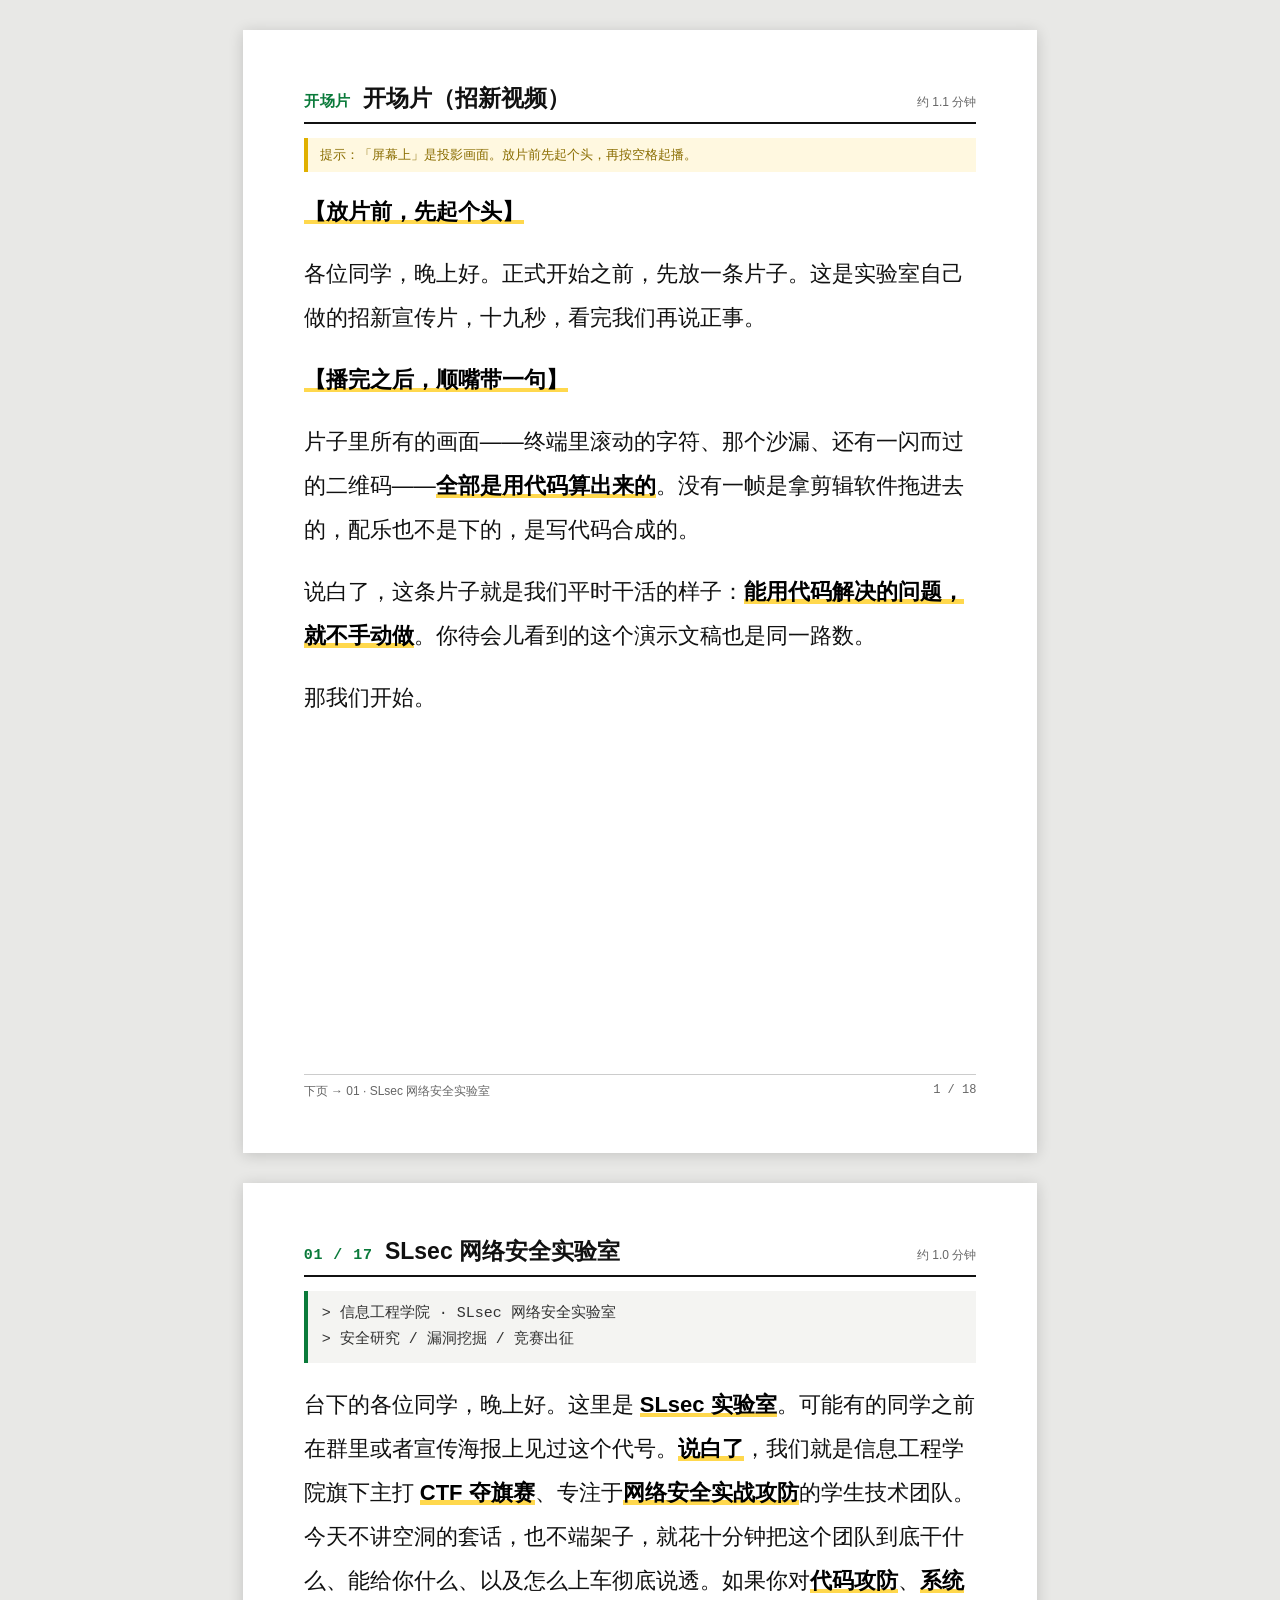
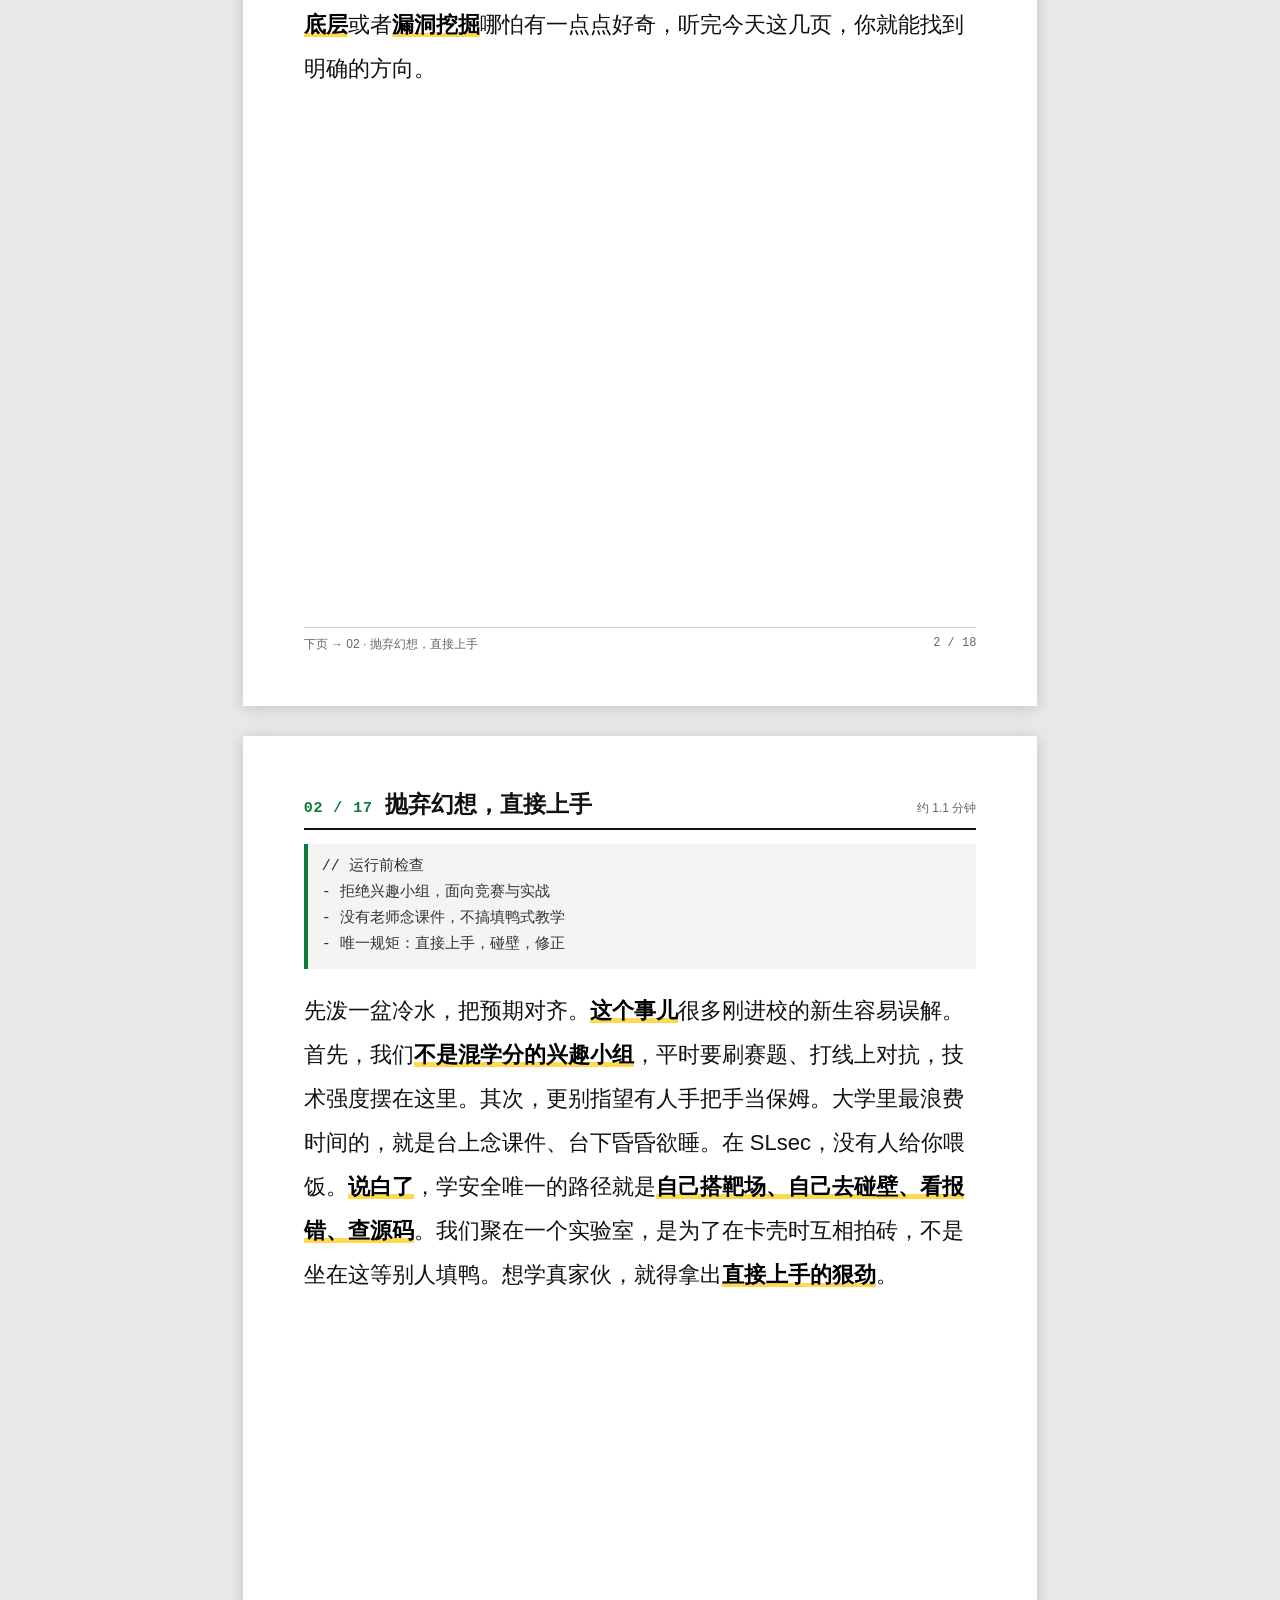
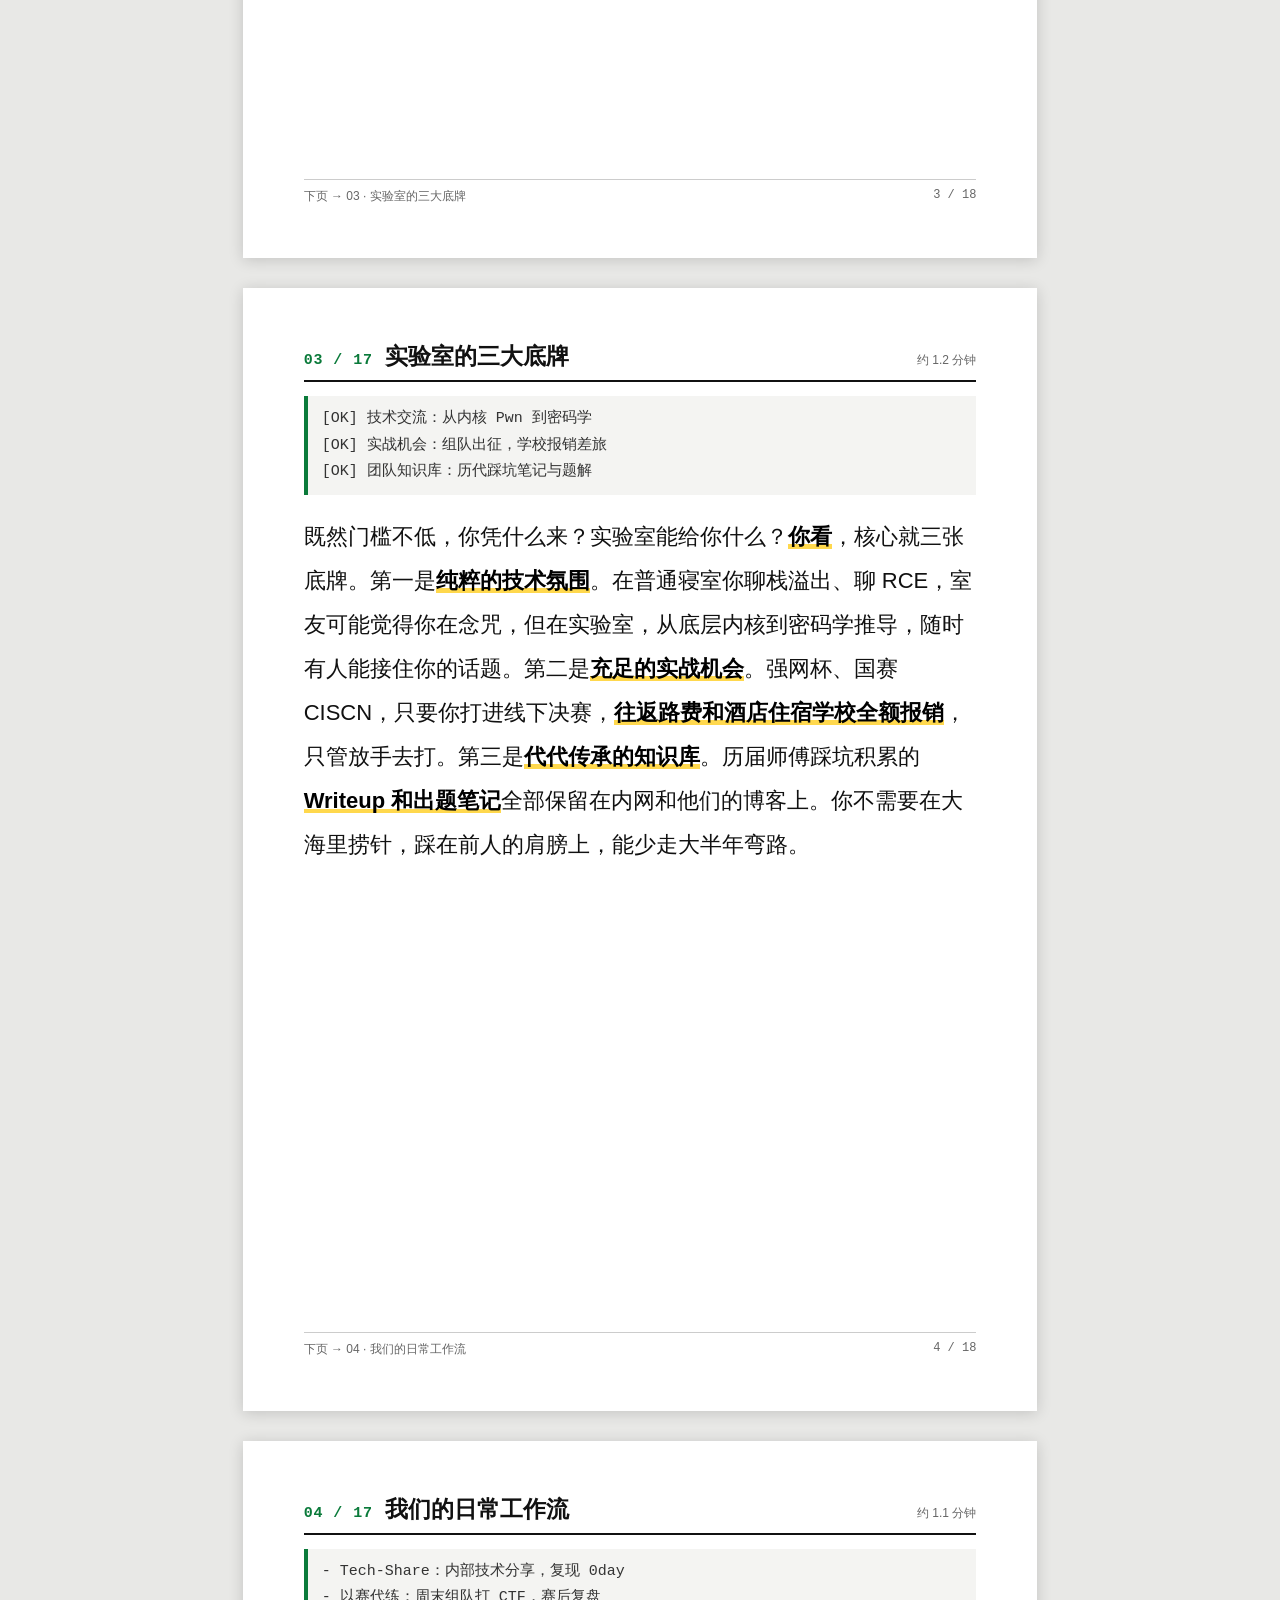
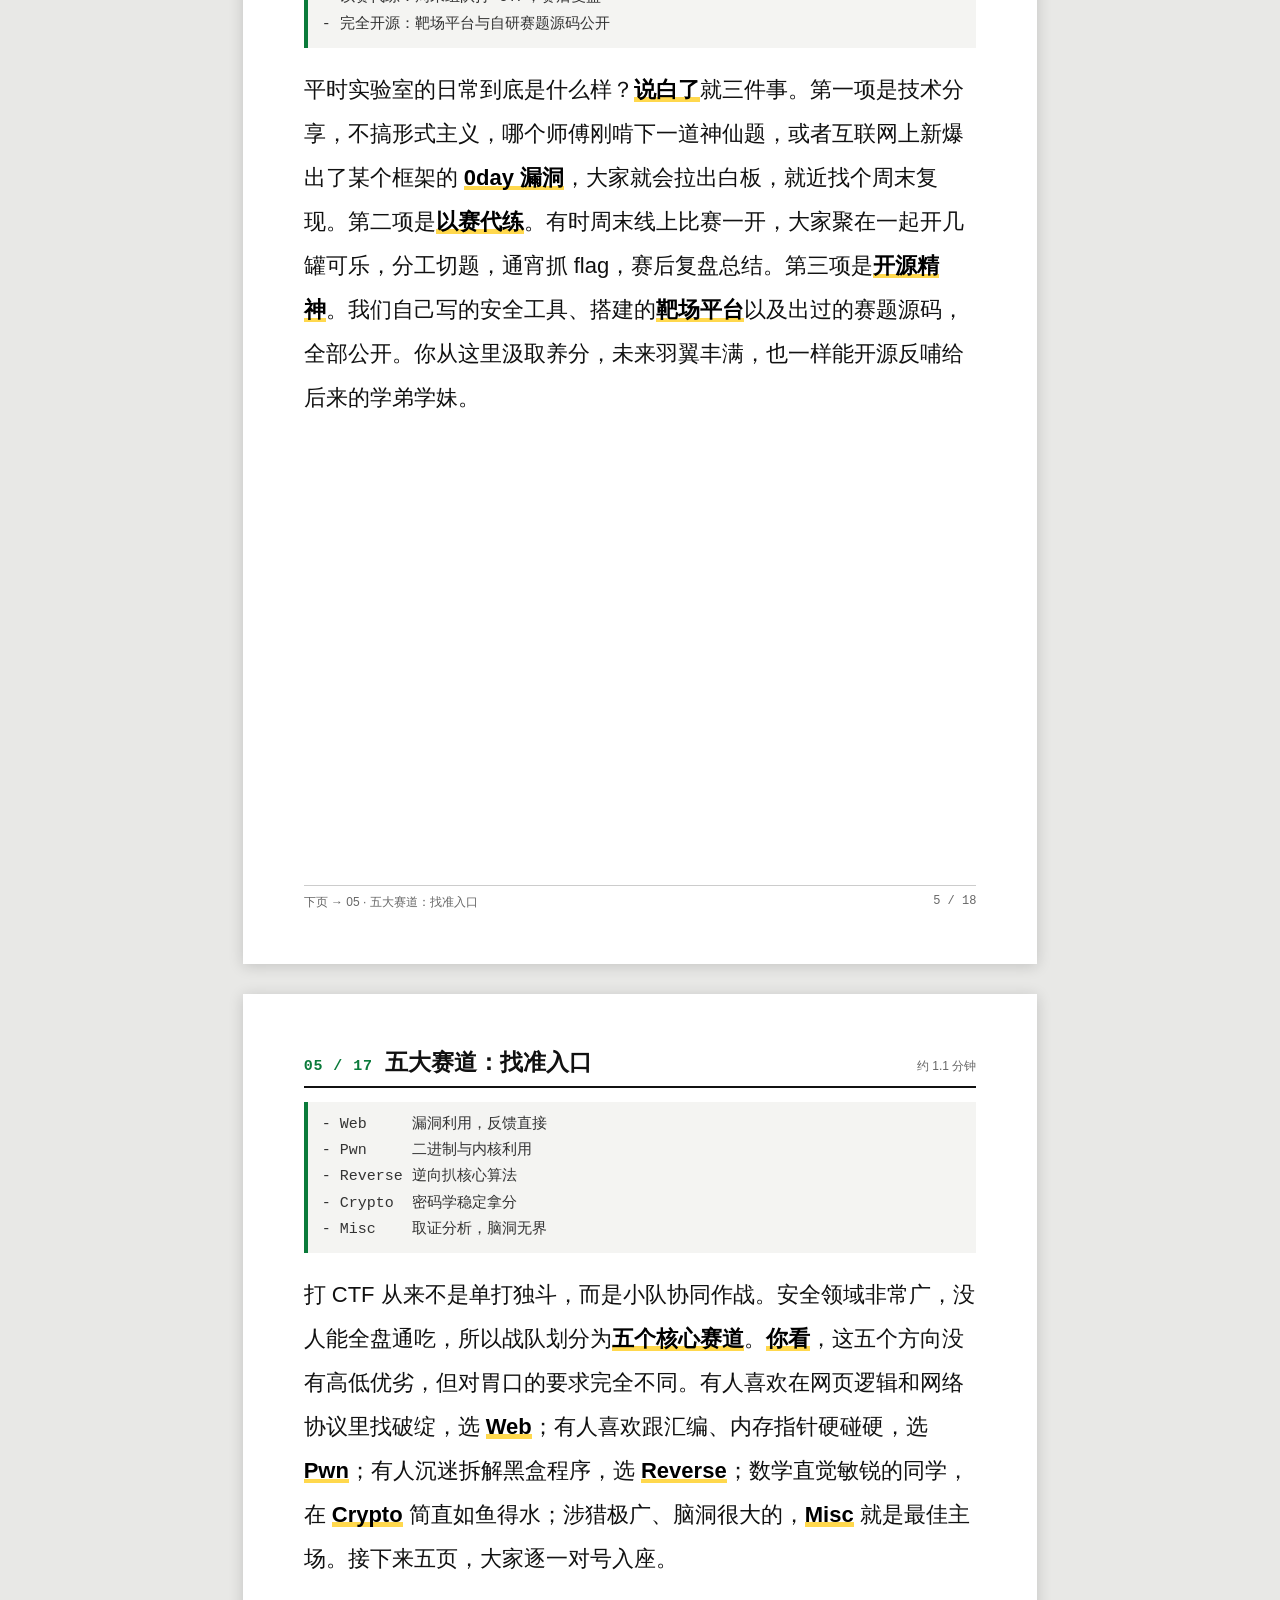
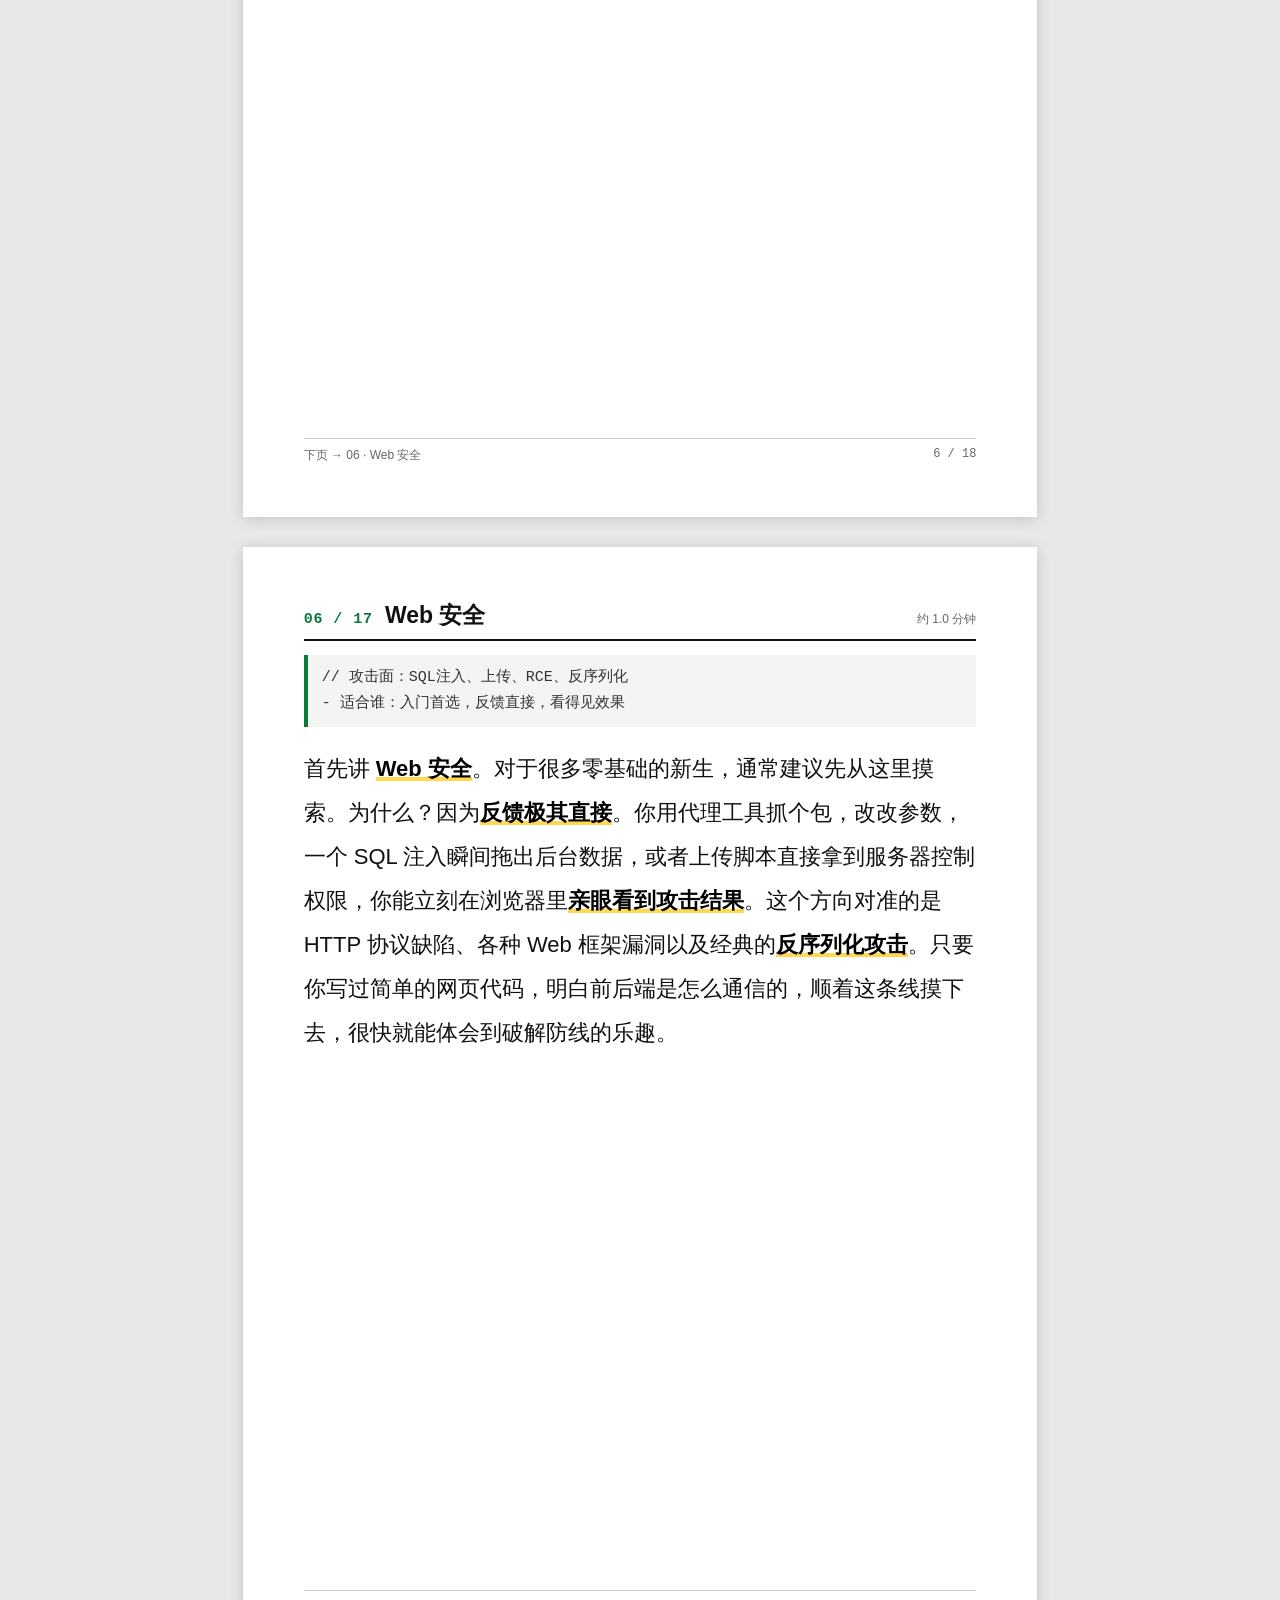
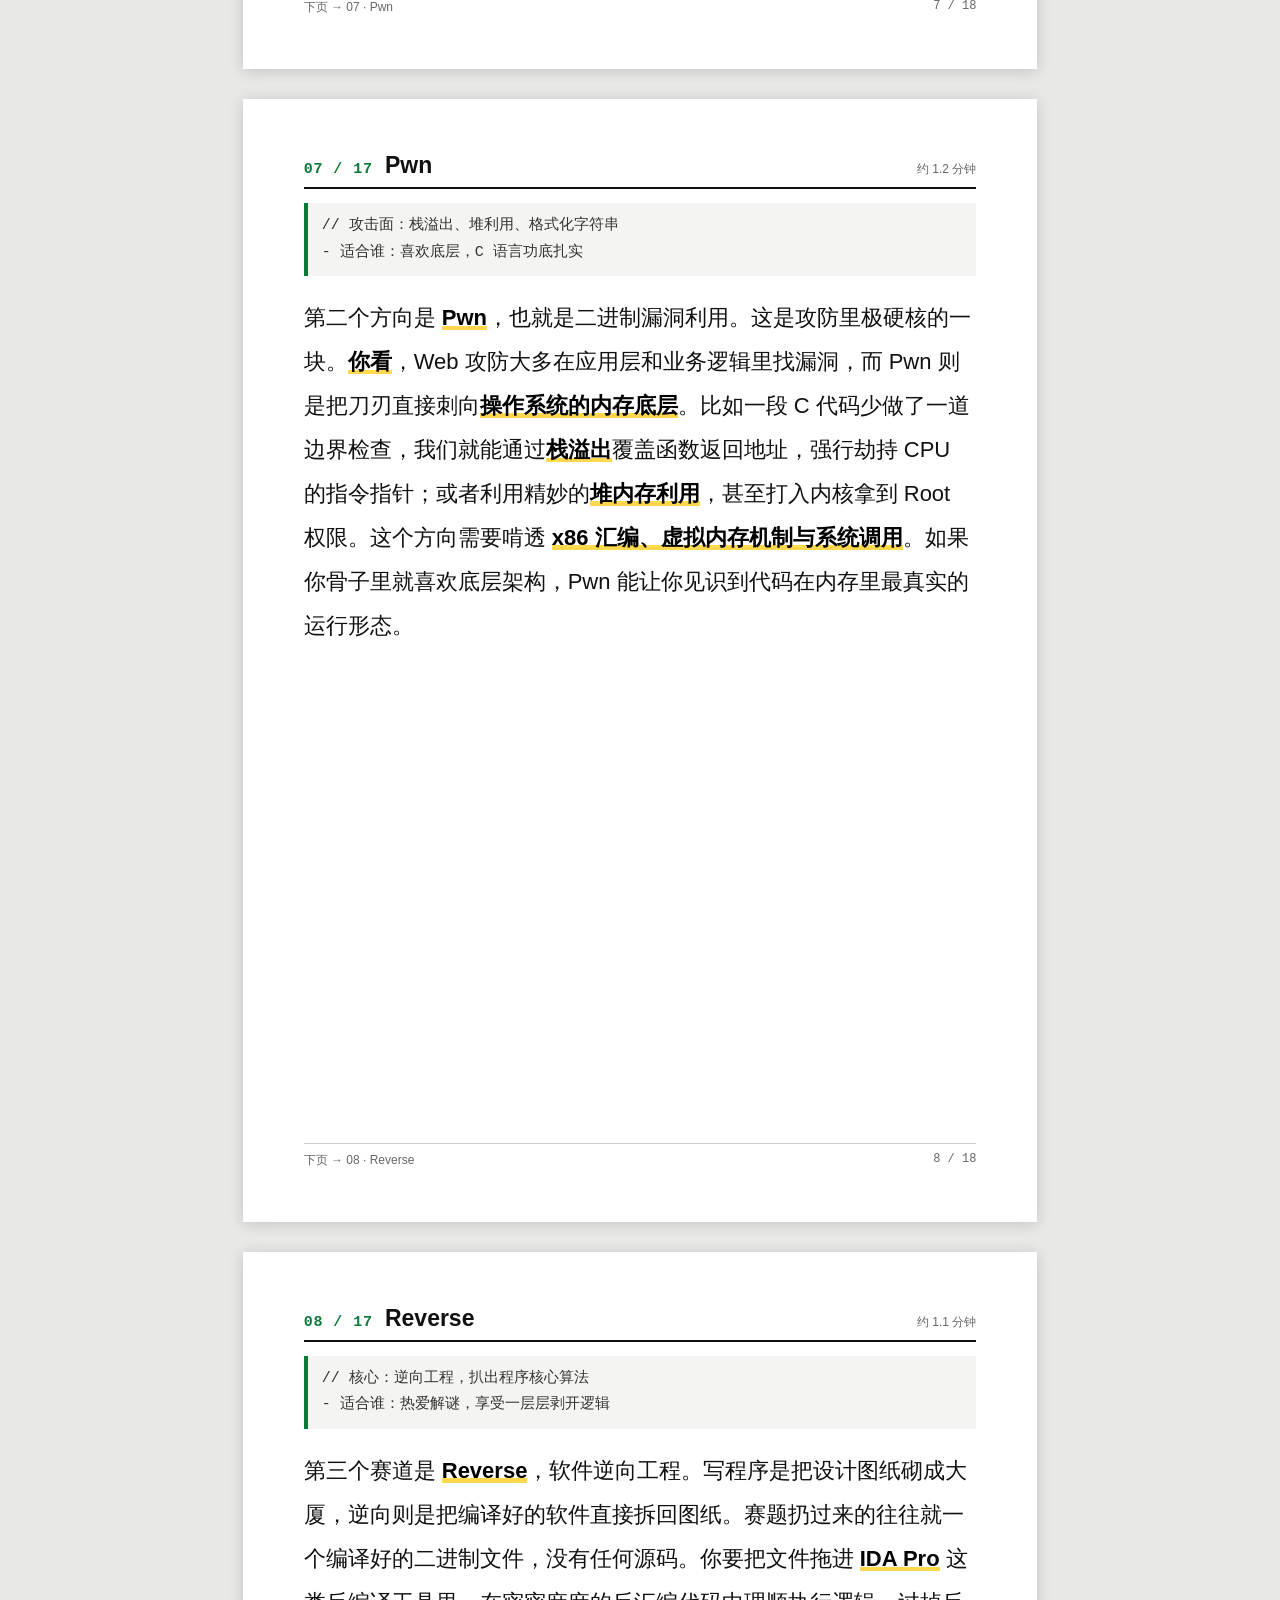
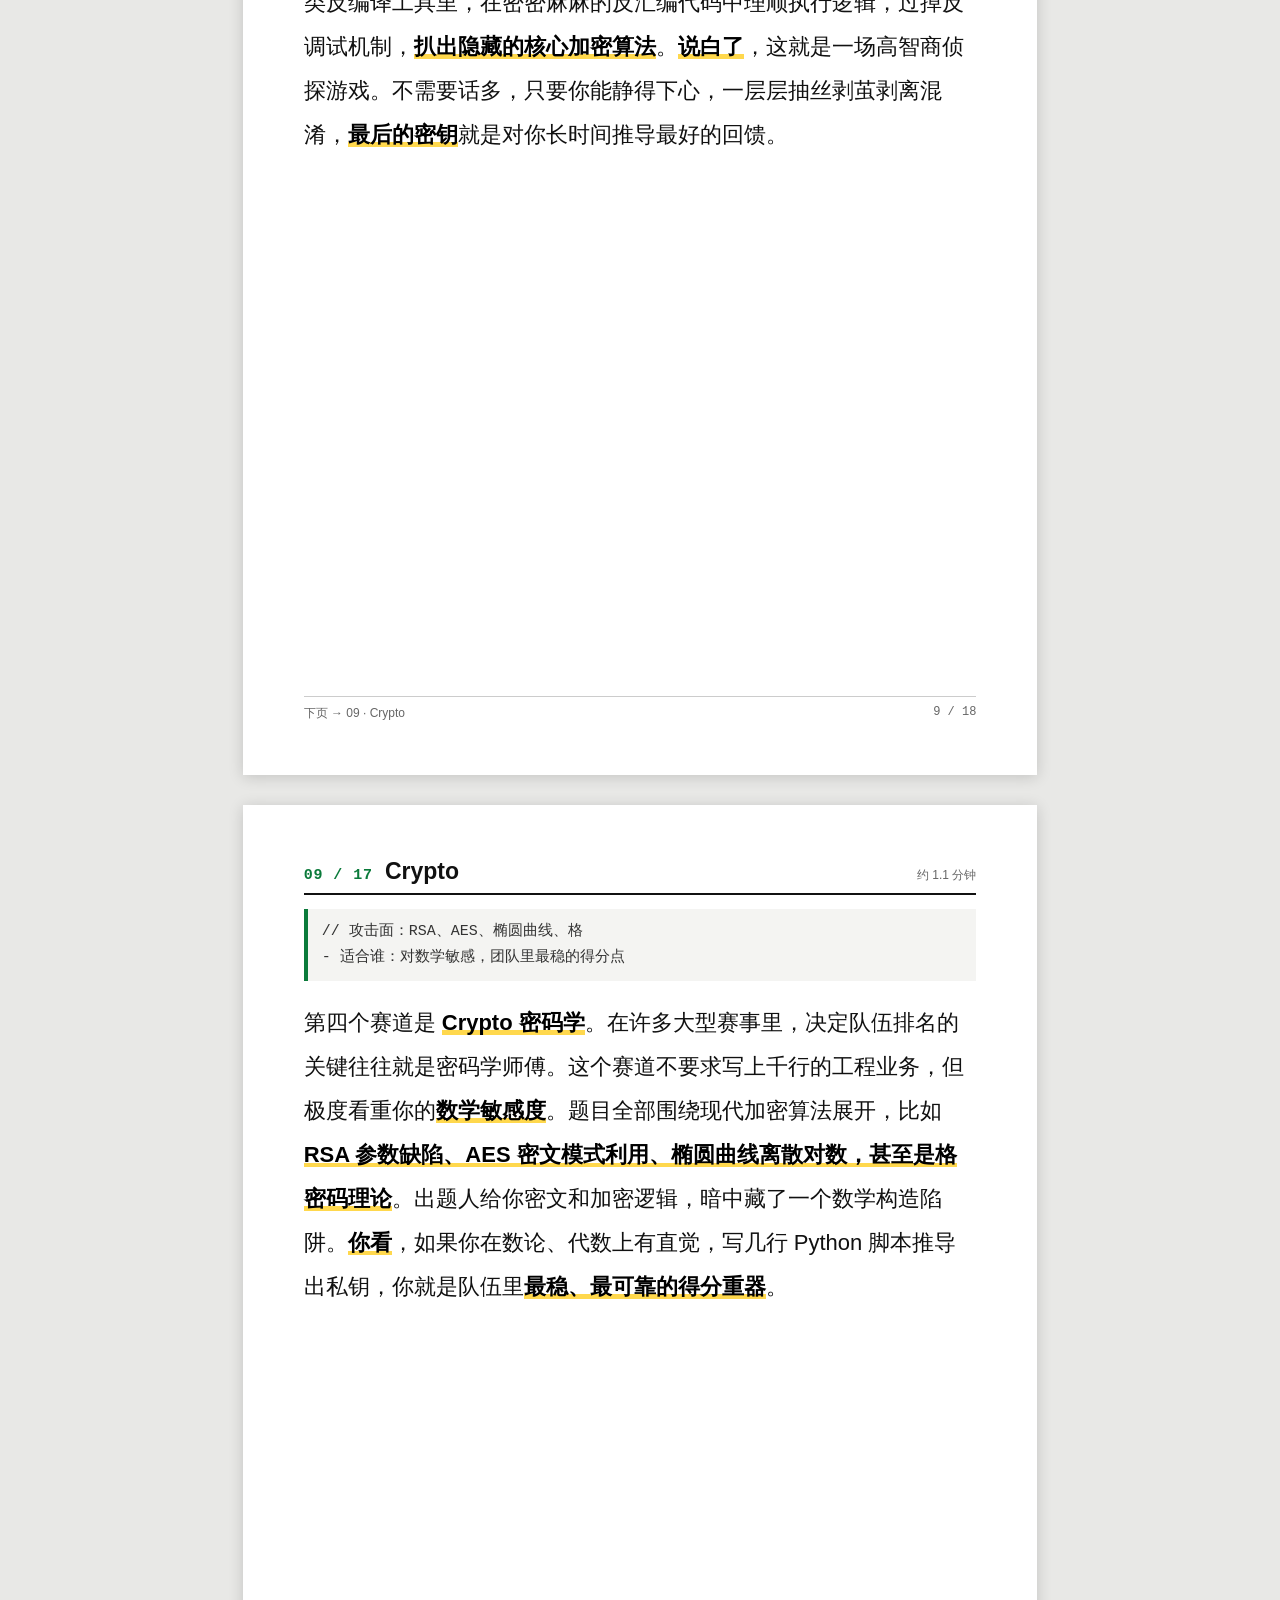
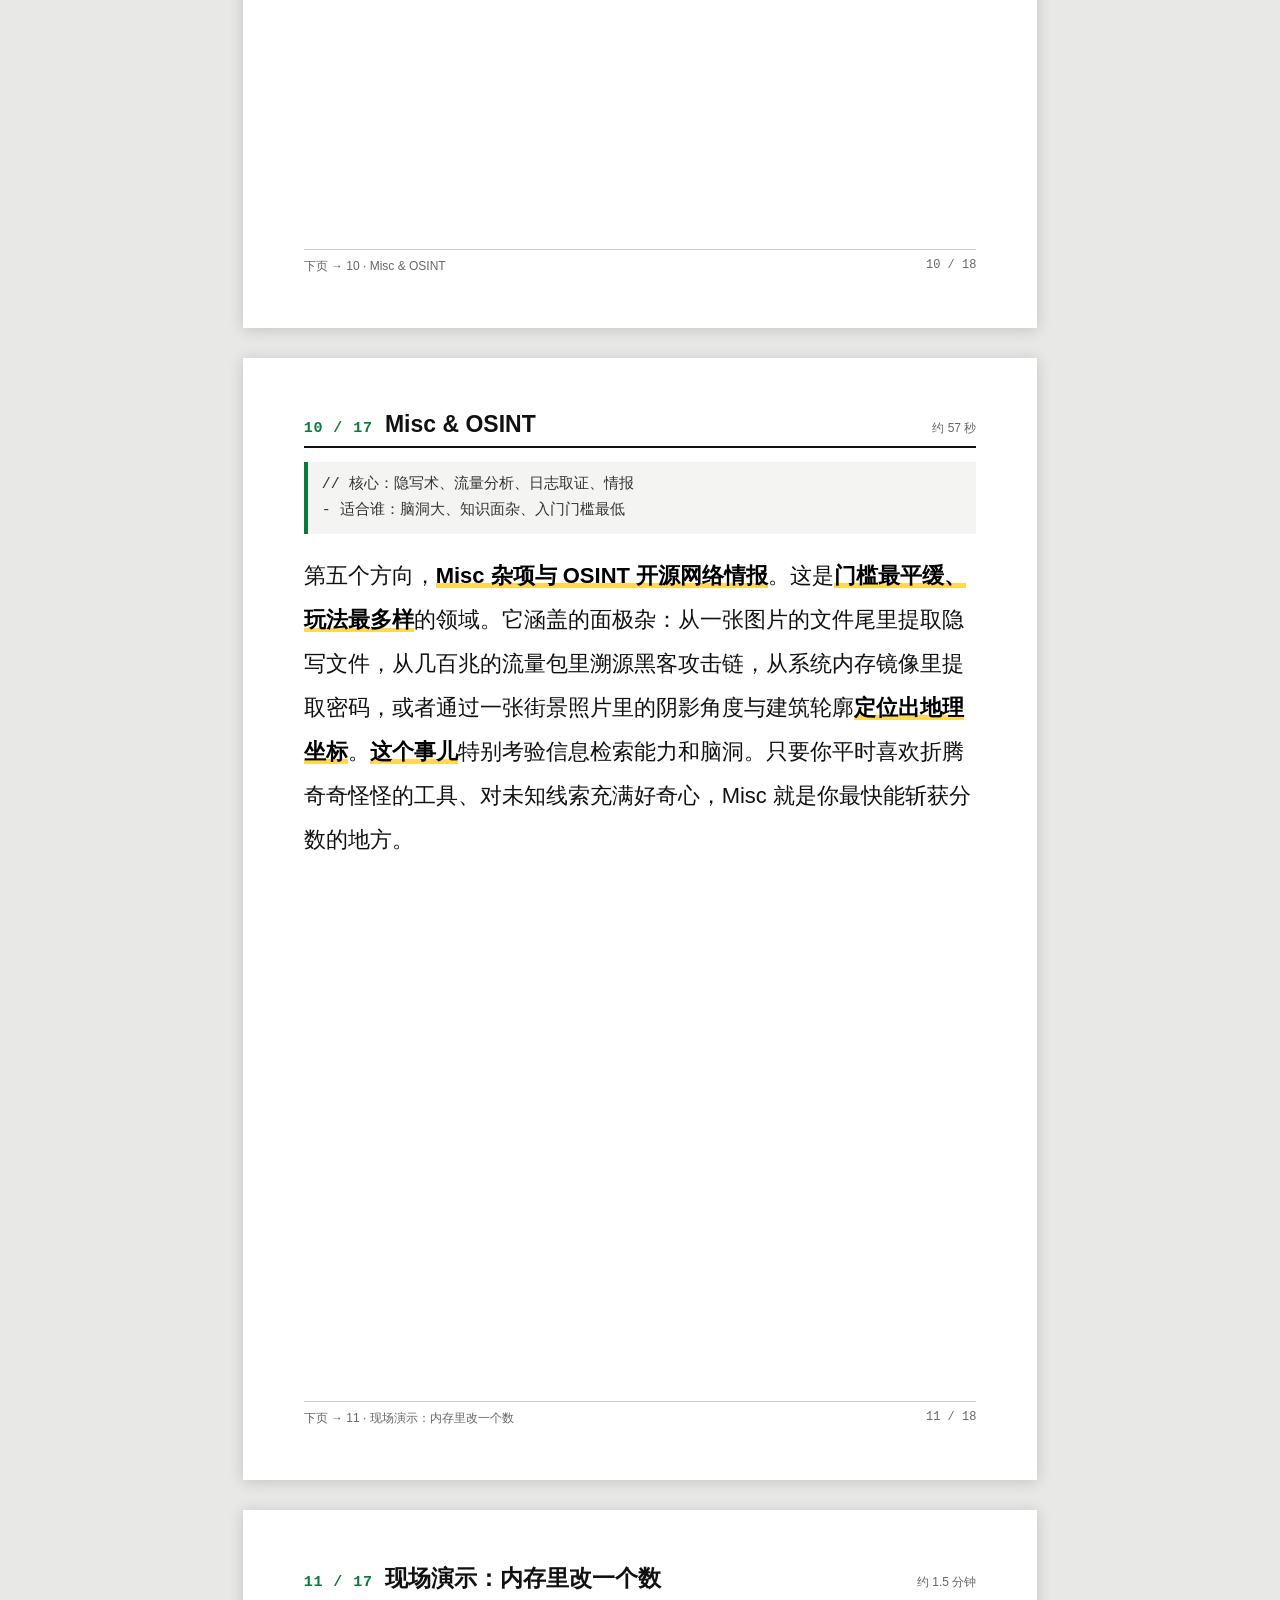
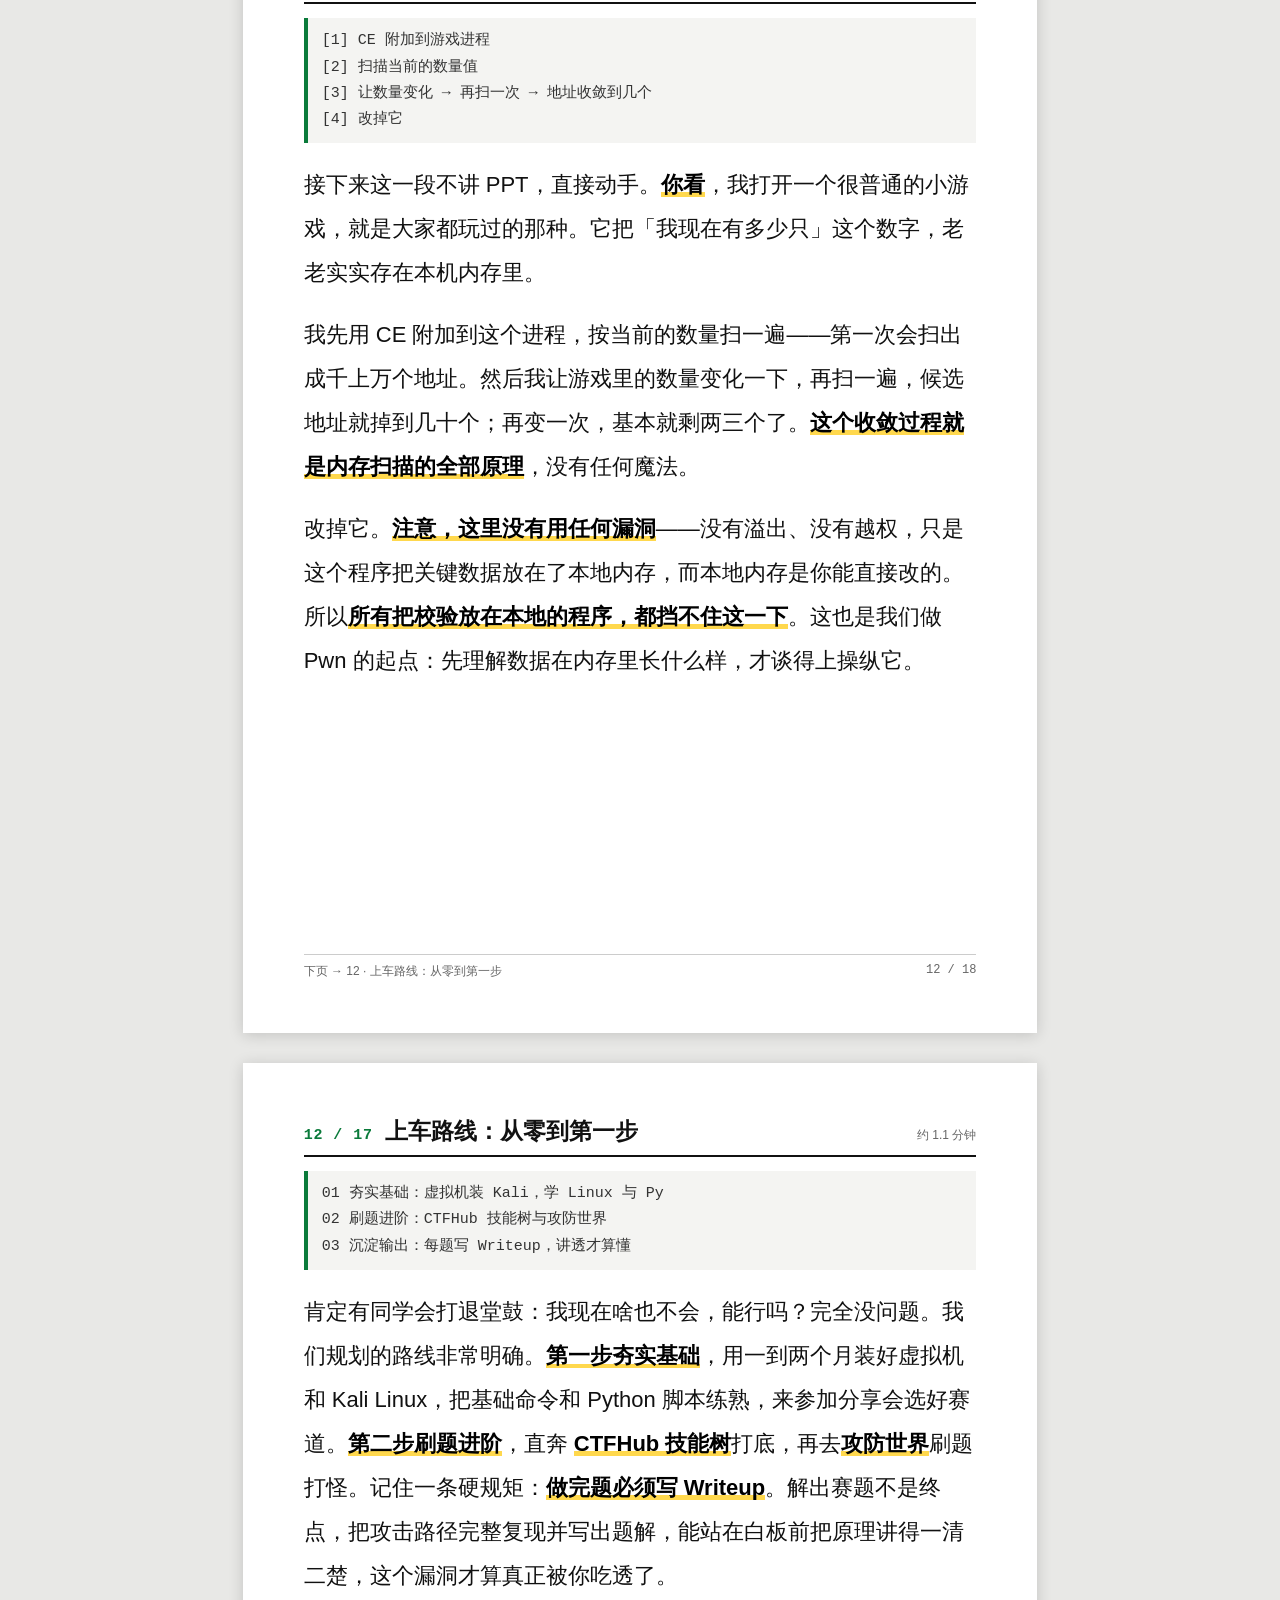
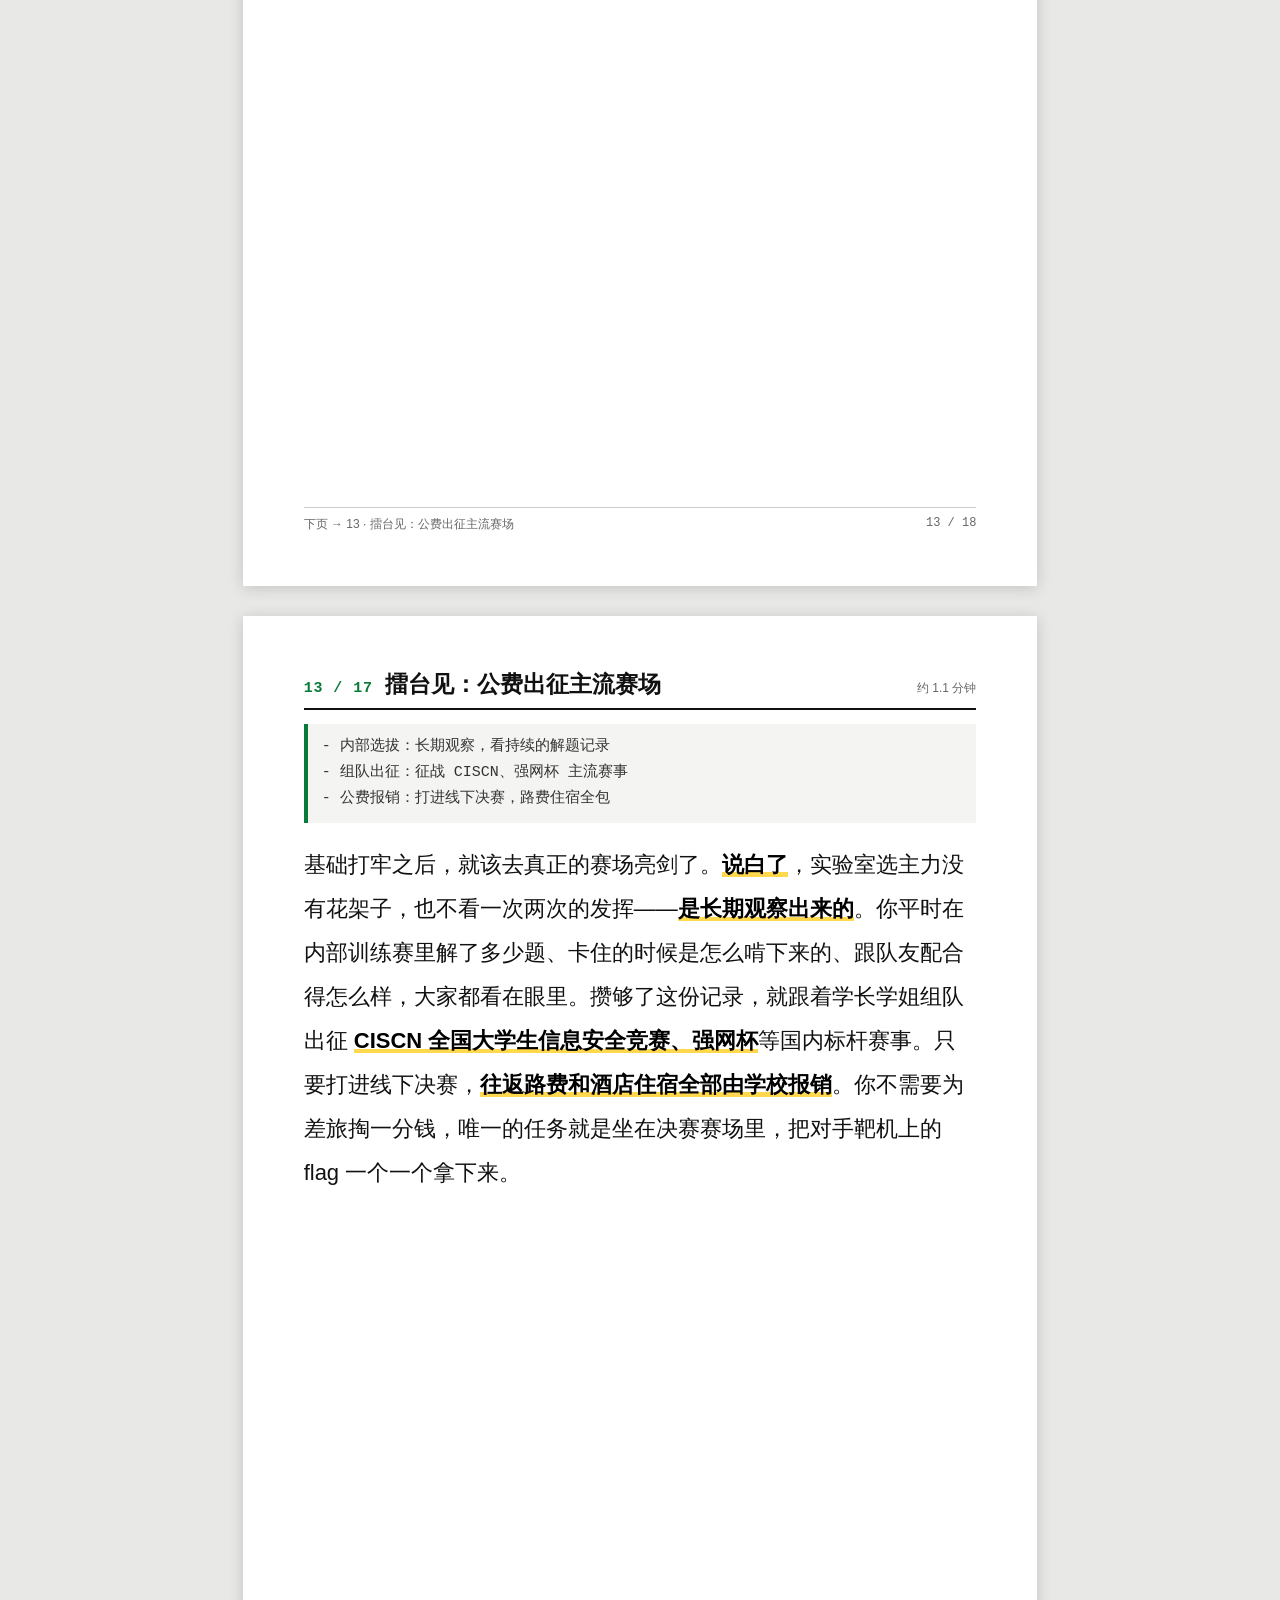
==== 讲稿-打印版.html @ fa0a558b "讲稿改为单一源头，两份交付物统一生成 原来讲稿散在三处（deck 的 notes / 逐字稿.md / 打印版），改一处另外两处 就漂了 —— 这次同步你的手改就踩了一次。  现在定成 index.h" ====
<!DOCTYPE html>
<html lang="zh-CN">
<head>
<meta charset="UTF-8">
<title>SLsec 2026 招新宣讲 · 讲台稿</title>
<style>
/* ==========================================================================
   讲台稿（打印版）· 由 scripts/make-notes.mjs 自动生成，请勿手改
   --------------------------------------------------------------------------
   打印：浏览器 Ctrl+P → A4 / 纵向 / 勾选「背景图形」
   一页纸 = 一页幻灯片，翻纸与翻片一一对应。
   ========================================================================== */

@page { size: A4 portrait; margin: 14mm 16mm; }

:root {
  --ink: #111;
  --dim: #666;
  --line: #ccc;
  --accent: #0a7a3a;
  --box: #f4f4f2;
}

* { box-sizing: border-box; }

body {
  margin: 0;
  /* 正文用无衬线：等宽适合看代码，不适合在讲台上低头速读 */
  font-family: "Noto Sans SC", "Microsoft YaHei UI", "Microsoft YaHei", sans-serif;
  color: var(--ink);
  background: #e8e8e6;
  -webkit-font-smoothing: antialiased;
}

.sheet {
  width: 210mm;
  min-height: 297mm;
  padding: 14mm 16mm;
  margin: 8mm auto;
  background: #fff;
  box-shadow: 0 2px 14px rgba(0,0,0,.16);
  display: flex;
  flex-direction: column;
  break-after: page;
  page-break-after: always;
}
.sheet:last-child { break-after: auto; page-break-after: auto; }

.sh-head {
  display: flex;
  align-items: baseline;
  gap: 12px;
  padding-bottom: 8px;
  border-bottom: 2px solid var(--ink);
  margin-bottom: 14px;
}
.sh-num {
  font-family: "Maple Mono CN", Consolas, monospace;
  font-size: 15px;
  font-weight: 700;
  color: var(--accent);
  letter-spacing: .06em;
  flex: 0 0 auto;
}
.sh-title { font-size: 23px; font-weight: 700; flex: 1 1 auto; }
.sh-time { font-size: 12px; color: var(--dim); flex: 0 0 auto; }

/* 「屏幕上」那块：等宽 + 淡底，跟 deck 呼应 */
.sh-screen {
  font-family: "Maple Mono CN", Consolas, monospace;
  font-size: 15px;
  line-height: 1.75;
  white-space: pre-wrap;
  background: var(--box);
  border-left: 4px solid var(--accent);
  padding: 10px 14px;
  margin: 0 0 20px;
  color: #333;
}

.sh-script { flex: 1 1 auto; }
.sh-script p {
  /* 字号给大：讲台上是低头扫一眼，不是坐着精读。
     页面留白多是正常的，那正好是现场用笔做标记的地方。 */
  font-size: 22px;
  line-height: 2.0;
  margin: 0 0 18px;
}
.sh-script b {
  /* 细线下划线式高亮，不是满格荧光笔。
     讲稿里加粗本来就多（提示词里要求"加粗核心词"），
     整块涂黄会糊成一片，反而失去锚点的作用。 */
  color: #000;
  font-weight: 700;
  background: linear-gradient(transparent 82%, #ffd84d 82%);
}
.sh-script code {
  font-family: "Maple Mono CN", Consolas, monospace;
  font-size: .88em;
  background: var(--box);
  padding: 1px 5px;
  border-radius: 3px;
}

.sh-foot {
  display: flex;
  justify-content: space-between;
  font-size: 12px;
  color: var(--dim);
  border-top: 1px solid var(--line);
  padding-top: 8px;
  margin-top: 16px;
}
.sh-page { font-family: "Maple Mono CN", Consolas, monospace; }

.sheet.cover .sh-script::before {
  content: "提示：「屏幕上」是投影画面。放片前先起个头，再按空格起播。";
  display: block;
  font-size: 13px;
  color: #8a6d00;
  background: #fff8e0;
  border-left: 4px solid #e0b000;
  padding: 8px 12px;
  margin-bottom: 18px;
}

@media print {
  body { background: #fff; }
  .sheet {
    width: auto;
    min-height: 0;
    padding: 0;
    margin: 0;
    box-shadow: none;
  }
}
</style>
</head>
<body>

<section class="sheet cover">
  <header class="sh-head">
    <span class="sh-num">开场片</span>
    <span class="sh-title">开场片（招新视频）</span>
    <span class="sh-time">约 1.1 分钟</span>
  </header>

  

  <div class="sh-script">
    <p><b>【放片前，先起个头】</b></p>
<p>各位同学，晚上好。正式开始之前，先放一条片子。这是实验室自己做的招新宣传片，十九秒，看完我们再说正事。</p>
<p><b>【播完之后，顺嘴带一句】</b></p>
<p>片子里所有的画面——终端里滚动的字符、那个沙漏、还有一闪而过的二维码——<b>全部是用代码算出来的</b>。没有一帧是拿剪辑软件拖进去的，配乐也不是下的，是写代码合成的。</p>
<p>说白了，这条片子就是我们平时干活的样子：<b>能用代码解决的问题，就不手动做</b>。你待会儿看到的这个演示文稿也是同一路数。</p>
<p>那我们开始。</p>
  </div>

  <footer class="sh-foot">
    <span>下页 → 01 · SLsec 网络安全实验室</span>
    <span class="sh-page">1 / 18</span>
  </footer>
</section>

<section class="sheet">
  <header class="sh-head">
    <span class="sh-num">01 / 17</span>
    <span class="sh-title">SLsec 网络安全实验室</span>
    <span class="sh-time">约 1.0 分钟</span>
  </header>

  <pre class="sh-screen">&gt; 信息工程学院 · SLsec 网络安全实验室
&gt; 安全研究 / 漏洞挖掘 / 竞赛出征</pre>

  <div class="sh-script">
    <p>台下的各位同学，晚上好。这里是 <b>SLsec 实验室</b>。可能有的同学之前在群里或者宣传海报上见过这个代号。<b>说白了</b>，我们就是信息工程学院旗下主打 <b>CTF 夺旗赛</b>、专注于<b>网络安全实战攻防</b>的学生技术团队。今天不讲空洞的套话，也不端架子，就花十分钟把这个团队到底干什么、能给你什么、以及怎么上车彻底说透。如果你对<b>代码攻防</b>、<b>系统底层</b>或者<b>漏洞挖掘</b>哪怕有一点点好奇，听完今天这几页，你就能找到明确的方向。</p>
  </div>

  <footer class="sh-foot">
    <span>下页 → 02 · 抛弃幻想，直接上手</span>
    <span class="sh-page">2 / 18</span>
  </footer>
</section>

<section class="sheet">
  <header class="sh-head">
    <span class="sh-num">02 / 17</span>
    <span class="sh-title">抛弃幻想，直接上手</span>
    <span class="sh-time">约 1.1 分钟</span>
  </header>

  <pre class="sh-screen">// 运行前检查
- 拒绝兴趣小组，面向竞赛与实战
- 没有老师念课件，不搞填鸭式教学
- 唯一规矩：直接上手，碰壁，修正</pre>

  <div class="sh-script">
    <p>先泼一盆冷水，把预期对齐。<b>这个事儿</b>很多刚进校的新生容易误解。首先，我们<b>不是混学分的兴趣小组</b>，平时要刷赛题、打线上对抗，技术强度摆在这里。其次，更别指望有人手把手当保姆。大学里最浪费时间的，就是台上念课件、台下昏昏欲睡。在 SLsec，没有人给你喂饭。<b>说白了</b>，学安全唯一的路径就是<b>自己搭靶场、自己去碰壁、看报错、查源码</b>。我们聚在一个实验室，是为了在卡壳时互相拍砖，不是坐在这等别人填鸭。想学真家伙，就得拿出<b>直接上手的狠劲</b>。</p>
  </div>

  <footer class="sh-foot">
    <span>下页 → 03 · 实验室的三大底牌</span>
    <span class="sh-page">3 / 18</span>
  </footer>
</section>

<section class="sheet">
  <header class="sh-head">
    <span class="sh-num">03 / 17</span>
    <span class="sh-title">实验室的三大底牌</span>
    <span class="sh-time">约 1.2 分钟</span>
  </header>

  <pre class="sh-screen">[OK] 技术交流：从内核 Pwn 到密码学
[OK] 实战机会：组队出征，学校报销差旅
[OK] 团队知识库：历代踩坑笔记与题解</pre>

  <div class="sh-script">
    <p>既然门槛不低，你凭什么来？实验室能给你什么？<b>你看</b>，核心就三张底牌。第一是<b>纯粹的技术氛围</b>。在普通寝室你聊栈溢出、聊 RCE，室友可能觉得你在念咒，但在实验室，从底层内核到密码学推导，随时有人能接住你的话题。第二是<b>充足的实战机会</b>。强网杯、国赛 CISCN，只要你打进线下决赛，<b>往返路费和酒店住宿学校全额报销</b>，只管放手去打。第三是<b>代代传承的知识库</b>。历届师傅踩坑积累的 <b>Writeup 和出题笔记</b>全部保留在内网和他们的博客上。你不需要在大海里捞针，踩在前人的肩膀上，能少走大半年弯路。</p>
  </div>

  <footer class="sh-foot">
    <span>下页 → 04 · 我们的日常工作流</span>
    <span class="sh-page">4 / 18</span>
  </footer>
</section>

<section class="sheet">
  <header class="sh-head">
    <span class="sh-num">04 / 17</span>
    <span class="sh-title">我们的日常工作流</span>
    <span class="sh-time">约 1.1 分钟</span>
  </header>

  <pre class="sh-screen">- Tech-Share：内部技术分享，复现 0day
- 以赛代练：周末组队打 CTF，赛后复盘
- 完全开源：靶场平台与自研赛题源码公开</pre>

  <div class="sh-script">
    <p>平时实验室的日常到底是什么样？<b>说白了</b>就三件事。第一项是技术分享，不搞形式主义，哪个师傅刚啃下一道神仙题，或者互联网上新爆出了某个框架的 <b>0day 漏洞</b>，大家就会拉出白板，就近找个周末复现。第二项是<b>以赛代练</b>。有时周末线上比赛一开，大家聚在一起开几罐可乐，分工切题，通宵抓 flag，赛后复盘总结。第三项是<b>开源精神</b>。我们自己写的安全工具、搭建的<b>靶场平台</b>以及出过的赛题源码，全部公开。你从这里汲取养分，未来羽翼丰满，也一样能开源反哺给后来的学弟学妹。</p>
  </div>

  <footer class="sh-foot">
    <span>下页 → 05 · 五大赛道：找准入口</span>
    <span class="sh-page">5 / 18</span>
  </footer>
</section>

<section class="sheet">
  <header class="sh-head">
    <span class="sh-num">05 / 17</span>
    <span class="sh-title">五大赛道：找准入口</span>
    <span class="sh-time">约 1.1 分钟</span>
  </header>

  <pre class="sh-screen">- Web     漏洞利用，反馈直接
- Pwn     二进制与内核利用
- Reverse 逆向扒核心算法
- Crypto  密码学稳定拿分
- Misc    取证分析，脑洞无界</pre>

  <div class="sh-script">
    <p>打 CTF 从来不是单打独斗，而是小队协同作战。安全领域非常广，没人能全盘通吃，所以战队划分为<b>五个核心赛道</b>。<b>你看</b>，这五个方向没有高低优劣，但对胃口的要求完全不同。有人喜欢在网页逻辑和网络协议里找破绽，选 <b>Web</b>；有人喜欢跟汇编、内存指针硬碰硬，选 <b>Pwn</b>；有人沉迷拆解黑盒程序，选 <b>Reverse</b>；数学直觉敏锐的同学，在 <b>Crypto</b> 简直如鱼得水；涉猎极广、脑洞很大的，<b>Misc</b> 就是最佳主场。接下来五页，大家逐一对号入座。</p>
  </div>

  <footer class="sh-foot">
    <span>下页 → 06 · Web 安全</span>
    <span class="sh-page">6 / 18</span>
  </footer>
</section>

<section class="sheet">
  <header class="sh-head">
    <span class="sh-num">06 / 17</span>
    <span class="sh-title">Web 安全</span>
    <span class="sh-time">约 1.0 分钟</span>
  </header>

  <pre class="sh-screen">// 攻击面：SQL注入、上传、RCE、反序列化
- 适合谁：入门首选，反馈直接，看得见效果</pre>

  <div class="sh-script">
    <p>首先讲 <b>Web 安全</b>。对于很多零基础的新生，通常建议先从这里摸索。为什么？因为<b>反馈极其直接</b>。你用代理工具抓个包，改改参数，一个 SQL 注入瞬间拖出后台数据，或者上传脚本直接拿到服务器控制权限，你能立刻在浏览器里<b>亲眼看到攻击结果</b>。这个方向对准的是 HTTP 协议缺陷、各种 Web 框架漏洞以及经典的<b>反序列化攻击</b>。只要你写过简单的网页代码，明白前后端是怎么通信的，顺着这条线摸下去，很快就能体会到破解防线的乐趣。</p>
  </div>

  <footer class="sh-foot">
    <span>下页 → 07 · Pwn</span>
    <span class="sh-page">7 / 18</span>
  </footer>
</section>

<section class="sheet">
  <header class="sh-head">
    <span class="sh-num">07 / 17</span>
    <span class="sh-title">Pwn</span>
    <span class="sh-time">约 1.2 分钟</span>
  </header>

  <pre class="sh-screen">// 攻击面：栈溢出、堆利用、格式化字符串
- 适合谁：喜欢底层，C 语言功底扎实</pre>

  <div class="sh-script">
    <p>第二个方向是 <b>Pwn</b>，也就是二进制漏洞利用。这是攻防里极硬核的一块。<b>你看</b>，Web 攻防大多在应用层和业务逻辑里找漏洞，而 Pwn 则是把刀刃直接刺向<b>操作系统的内存底层</b>。比如一段 C 代码少做了一道边界检查，我们就能通过<b>栈溢出</b>覆盖函数返回地址，强行劫持 CPU 的指令指针；或者利用精妙的<b>堆内存利用</b>，甚至打入内核拿到 Root 权限。这个方向需要啃透 <b>x86 汇编、虚拟内存机制与系统调用</b>。如果你骨子里就喜欢底层架构，Pwn 能让你见识到代码在内存里最真实的运行形态。</p>
  </div>

  <footer class="sh-foot">
    <span>下页 → 08 · Reverse</span>
    <span class="sh-page">8 / 18</span>
  </footer>
</section>

<section class="sheet">
  <header class="sh-head">
    <span class="sh-num">08 / 17</span>
    <span class="sh-title">Reverse</span>
    <span class="sh-time">约 1.1 分钟</span>
  </header>

  <pre class="sh-screen">// 核心：逆向工程，扒出程序核心算法
- 适合谁：热爱解谜，享受一层层剥开逻辑</pre>

  <div class="sh-script">
    <p>第三个赛道是 <b>Reverse</b>，软件逆向工程。写程序是把设计图纸砌成大厦，逆向则是把编译好的软件直接拆回图纸。赛题扔过来的往往就一个编译好的二进制文件，没有任何源码。你要把文件拖进 <b>IDA Pro</b> 这类反编译工具里，在密密麻麻的反汇编代码中理顺执行逻辑，过掉反调试机制，<b>扒出隐藏的核心加密算法</b>。<b>说白了</b>，这就是一场高智商侦探游戏。不需要话多，只要你能静得下心，一层层抽丝剥茧剥离混淆，<b>最后的密钥</b>就是对你长时间推导最好的回馈。</p>
  </div>

  <footer class="sh-foot">
    <span>下页 → 09 · Crypto</span>
    <span class="sh-page">9 / 18</span>
  </footer>
</section>

<section class="sheet">
  <header class="sh-head">
    <span class="sh-num">09 / 17</span>
    <span class="sh-title">Crypto</span>
    <span class="sh-time">约 1.1 分钟</span>
  </header>

  <pre class="sh-screen">// 攻击面：RSA、AES、椭圆曲线、格
- 适合谁：对数学敏感，团队里最稳的得分点</pre>

  <div class="sh-script">
    <p>第四个赛道是 <b>Crypto 密码学</b>。在许多大型赛事里，决定队伍排名的关键往往就是密码学师傅。这个赛道不要求写上千行的工程业务，但极度看重你的<b>数学敏感度</b>。题目全部围绕现代加密算法展开，比如 <b>RSA 参数缺陷、AES 密文模式利用、椭圆曲线离散对数，甚至是格密码理论</b>。出题人给你密文和加密逻辑，暗中藏了一个数学构造陷阱。<b>你看</b>，如果你在数论、代数上有直觉，写几行 Python 脚本推导出私钥，你就是队伍里<b>最稳、最可靠的得分重器</b>。</p>
  </div>

  <footer class="sh-foot">
    <span>下页 → 10 · Misc &amp; OSINT</span>
    <span class="sh-page">10 / 18</span>
  </footer>
</section>

<section class="sheet">
  <header class="sh-head">
    <span class="sh-num">10 / 17</span>
    <span class="sh-title">Misc &amp; OSINT</span>
    <span class="sh-time">约 57 秒</span>
  </header>

  <pre class="sh-screen">// 核心：隐写术、流量分析、日志取证、情报
- 适合谁：脑洞大、知识面杂、入门门槛最低</pre>

  <div class="sh-script">
    <p>第五个方向，<b>Misc 杂项与 OSINT 开源网络情报</b>。这是<b>门槛最平缓、玩法最多样</b>的领域。它涵盖的面极杂：从一张图片的文件尾里提取隐写文件，从几百兆的流量包里溯源黑客攻击链，从系统内存镜像里提取密码，或者通过一张街景照片里的阴影角度与建筑轮廓<b>定位出地理坐标</b>。<b>这个事儿</b>特别考验信息检索能力和脑洞。只要你平时喜欢折腾奇奇怪怪的工具、对未知线索充满好奇心，Misc 就是你最快能斩获分数的地方。</p>
  </div>

  <footer class="sh-foot">
    <span>下页 → 11 · 现场演示：内存里改一个数</span>
    <span class="sh-page">11 / 18</span>
  </footer>
</section>

<section class="sheet">
  <header class="sh-head">
    <span class="sh-num">11 / 17</span>
    <span class="sh-title">现场演示：内存里改一个数</span>
    <span class="sh-time">约 1.5 分钟</span>
  </header>

  <pre class="sh-screen">[1] CE 附加到游戏进程
[2] 扫描当前的数量值
[3] 让数量变化 → 再扫一次 → 地址收敛到几个
[4] 改掉它</pre>

  <div class="sh-script">
    <p>接下来这一段不讲 PPT，直接动手。<b>你看</b>，我打开一个很普通的小游戏，就是大家都玩过的那种。它把「我现在有多少只」这个数字，老老实实存在本机内存里。</p>
<p>我先用 CE 附加到这个进程，按当前的数量扫一遍——第一次会扫出成千上万个地址。然后我让游戏里的数量变化一下，再扫一遍，候选地址就掉到几十个；再变一次，基本就剩两三个了。<b>这个收敛过程就是内存扫描的全部原理</b>，没有任何魔法。</p>
<p>改掉它。<b>注意，这里没有用任何漏洞</b>——没有溢出、没有越权，只是这个程序把关键数据放在了本地内存，而本地内存是你能直接改的。所以<b>所有把校验放在本地的程序，都挡不住这一下</b>。这也是我们做 Pwn 的起点：先理解数据在内存里长什么样，才谈得上操纵它。</p>
  </div>

  <footer class="sh-foot">
    <span>下页 → 12 · 上车路线：从零到第一步</span>
    <span class="sh-page">12 / 18</span>
  </footer>
</section>

<section class="sheet">
  <header class="sh-head">
    <span class="sh-num">12 / 17</span>
    <span class="sh-title">上车路线：从零到第一步</span>
    <span class="sh-time">约 1.1 分钟</span>
  </header>

  <pre class="sh-screen">01 夯实基础：虚拟机装 Kali，学 Linux 与 Py
02 刷题进阶：CTFHub 技能树与攻防世界
03 沉淀输出：每题写 Writeup，讲透才算懂</pre>

  <div class="sh-script">
    <p>肯定有同学会打退堂鼓：我现在啥也不会，能行吗？完全没问题。我们规划的路线非常明确。<b>第一步夯实基础</b>，用一到两个月装好虚拟机和 Kali Linux，把基础命令和 Python 脚本练熟，来参加分享会选好赛道。<b>第二步刷题进阶</b>，直奔 <b>CTFHub 技能树</b>打底，再去<b>攻防世界</b>刷题打怪。记住一条硬规矩：<b>做完题必须写 Writeup</b>。解出赛题不是终点，把攻击路径完整复现并写出题解，能站在白板前把原理讲得一清二楚，这个漏洞才算真正被你吃透了。</p>
  </div>

  <footer class="sh-foot">
    <span>下页 → 13 · 擂台见：公费出征主流赛场</span>
    <span class="sh-page">13 / 18</span>
  </footer>
</section>

<section class="sheet">
  <header class="sh-head">
    <span class="sh-num">13 / 17</span>
    <span class="sh-title">擂台见：公费出征主流赛场</span>
    <span class="sh-time">约 1.1 分钟</span>
  </header>

  <pre class="sh-screen">- 内部选拔：长期观察，看持续的解题记录
- 组队出征：征战 CISCN、强网杯 主流赛事
- 公费报销：打进线下决赛，路费住宿全包</pre>

  <div class="sh-script">
    <p>基础打牢之后，就该去真正的赛场亮剑了。<b>说白了</b>，实验室选主力没有花架子，也不看一次两次的发挥——<b>是长期观察出来的</b>。你平时在内部训练赛里解了多少题、卡住的时候是怎么啃下来的、跟队友配合得怎么样，大家都看在眼里。攒够了这份记录，就跟着学长学姐组队出征 <b>CISCN 全国大学生信息安全竞赛、强网杯</b>等国内标杆赛事。只要打进线下决赛，<b>往返路费和酒店住宿全部由学校报销</b>。你不需要为差旅掏一分钱，唯一的任务就是坐在决赛赛场里，把对手靶机上的 flag 一个一个拿下来。</p>
  </div>

  <footer class="sh-foot">
    <span>下页 → 14 · 接入终端</span>
    <span class="sh-page">14 / 18</span>
  </footer>
</section>

<section class="sheet">
  <header class="sh-head">
    <span class="sh-num">14 / 17</span>
    <span class="sh-title">接入终端</span>
    <span class="sh-time">约 1.2 分钟</span>
  </header>

  <pre class="sh-screen">- 招新对象：大一、大二在读学生
- 基地直达：科技楼 S605B
- 进群验证：院系 - 专业 - 学号
- 到访之前：群里 @管理员 问一声</pre>

  <div class="sh-script">
    <p>最后来看怎么加入。本次招新<b>限定在大一和大二在读学生</b>。上车有两种方式。第一种，扫码加入招新 QQ 群，先在群里建立联系。<b>注意验证信息格式</b>：必须备注'院系 - 专业 - 学号'——这一步是为了挡机器人，不是挡你。</p>
<p>第二种，直接来线下面基，我们的物理实验室在<b>科技楼 S605B</b>。不过过来之前，<b>先在群里 @ 一下管理员或者群主</b>，确认门开没开、有没有人在，免得白跑一趟。</p>
<p>群里随时都有人，问技术问题也行，问路也行。<b>你甚至可以现在就掏手机扫一下，进群打个招呼</b>——顺便看看这个群平时到底在聊什么。</p>
  </div>

  <footer class="sh-foot">
    <span>下页 → 15 · 你的第一个 flag</span>
    <span class="sh-page">15 / 18</span>
  </footer>
</section>

<section class="sheet">
  <header class="sh-head">
    <span class="sh-num">15 / 17</span>
    <span class="sh-title">你的第一个 flag</span>
    <span class="sh-time">约 56 秒</span>
  </header>

  <pre class="sh-screen">- 藏法很朴素，不用任何黑客工具
- 浏览器里翻一翻、看看源码，多半就找到了</pre>

  <div class="sh-script">
    <p>最后不放什么总结陈词了，留个小东西给有兴趣的人。刚才开场片里那台机器 <code>cat /flag</code> 吐出来一行 flag —— <b>那不是特效</b>，我们真的在博客里埋了一个，就在屏幕上这个地址的那篇文章里。</p>
<p>藏法很朴素，不需要什么黑客工具：浏览器打开翻一翻，多半就撞见了。<b>想试就拍一下这页，不感兴趣跳过也完全没关系</b> —— 这不是作业，没人检查你。但如果你真把它挖出来了，那就算你在 SLsec 迈出的第一步。</p>
  </div>

  <footer class="sh-foot">
    <span>下页 → 16 · 我们说自己开源，源码在这儿</span>
    <span class="sh-page">16 / 18</span>
  </footer>
</section>

<section class="sheet">
  <header class="sh-head">
    <span class="sh-num">16 / 17</span>
    <span class="sh-title">我们说自己开源，源码在这儿</span>
    <span class="sh-time">约 1.4 分钟</span>
  </header>

  <pre class="sh-screen">[ 01 ] slsec-recruit-2026   github.com/kanaD3-Chan/slsec-recruit-2026   AGPL-3.0
[ 02 ] slsec-recruit-video  github.com/kanaD3-Chan/slsec-recruit-video  AGPL-3.0</pre>

  <div class="sh-script">
    <p>前面讲了那么多实验室怎么开源，<b>这一页不是再说一遍，是给凭证</b>。屏幕上这两个地址，现在就可以打开。</p>
<p>上面那个是<b>你现在看的这份演示文稿</b>——字体、版式、连生成那两个二维码的脚本都在里面。下面那个是<b>刚才开场那条片子</b>，从画面到配乐全是代码，一帧都没有用剪辑软件拖过。除了配乐我们后续进行了些许修改。</p>
<p>两个都是 AGPL 协议。<b>这意味着你可以随便拿去用、拿去改，但改完也得开源</b>，不能拿去做成闭源的东西卖钱。</p>
<p>我们选 AGPL 而不是更宽松的 MIT，是刻意的：<b>实验室一直讲「反哺社区」，那就得保证从这儿拿走的东西继续流下去</b>。不然开源就只是一句好听的话。</p>
<p>有兴趣的直接去翻，代码写得怎么样你们自己评判。</p>
  </div>

  <footer class="sh-foot">
    <span>下页 → 17 · 拒绝填鸭 只敬真知</span>
    <span class="sh-page">17 / 18</span>
  </footer>
</section>

<section class="sheet">
  <header class="sh-head">
    <span class="sh-num">17 / 17</span>
    <span class="sh-title">拒绝填鸭 只敬真知</span>
    <span class="sh-time">约 1.9 分钟</span>
  </header>

  <pre class="sh-screen">&gt; 科技楼 S605B
&gt; 招新群 1093791593
&gt; 终端已就绪，等你来</pre>

  <div class="sh-script">
    <p>最后把实验室一直恪守的信条送给大家：<b>拒绝填鸭，只敬真知</b>。网络安全从来不是靠背概念背出来的，更不是在课堂里划重点划出来的。真正的技术，是终端里跳出的成百上千行报错、是反汇编窗口里枯燥的单步调试、以及拿到 Shell 瞬间的心跳加速堆出来的。在大学里，你可以按部就班混过四年，也可以选择跟我们聚在一起，<b>在黑底绿字的终端里找到能钻研下去的热爱</b>。我们不问你现在的起点，只看你愿不愿意亲自动手。<b>SLsec 的终端已经就绪，科技楼 S605B 等你来</b>。</p>
<p>收尾可以把群号再念一遍，让大家有个明确的下一步动作 —— 想来的先扫码进群，其它的事群里说。</p>
<p>最后那行开源声明别一念而过。<b>我们一直讲「反哺社区」，那连自己的招新材料都得开源，不然就只是口号。</b>这份演示文稿、刚才那条片子，还有片子的全部生成源码，都在 GitHub 上，AGPL 协议——谁都能拿去用、拿去改，而且改完也得开源。有兴趣的直接去翻源码，里面连配乐都是代码合成的。</p>
  </div>

  <footer class="sh-foot">
    <span>全篇结束</span>
    <span class="sh-page">18 / 18</span>
  </footer>
</section>
</body>
</html>
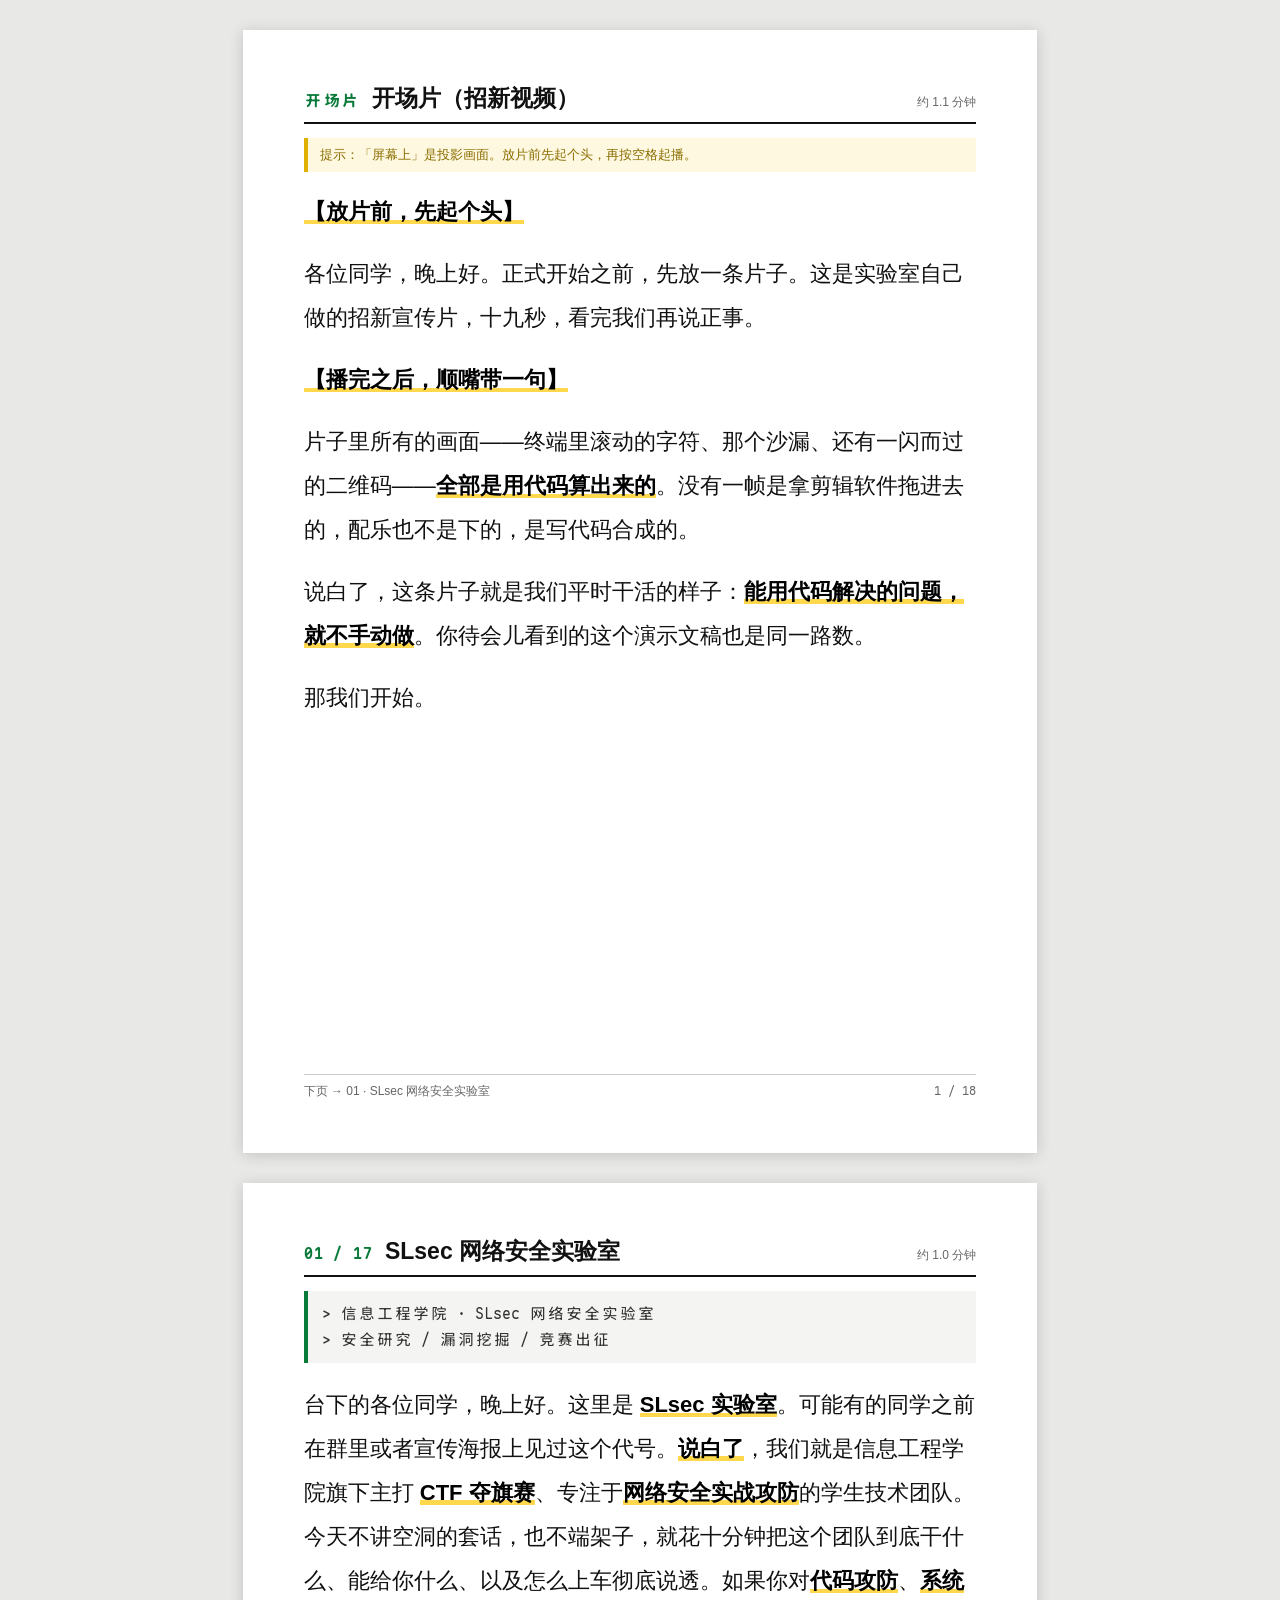
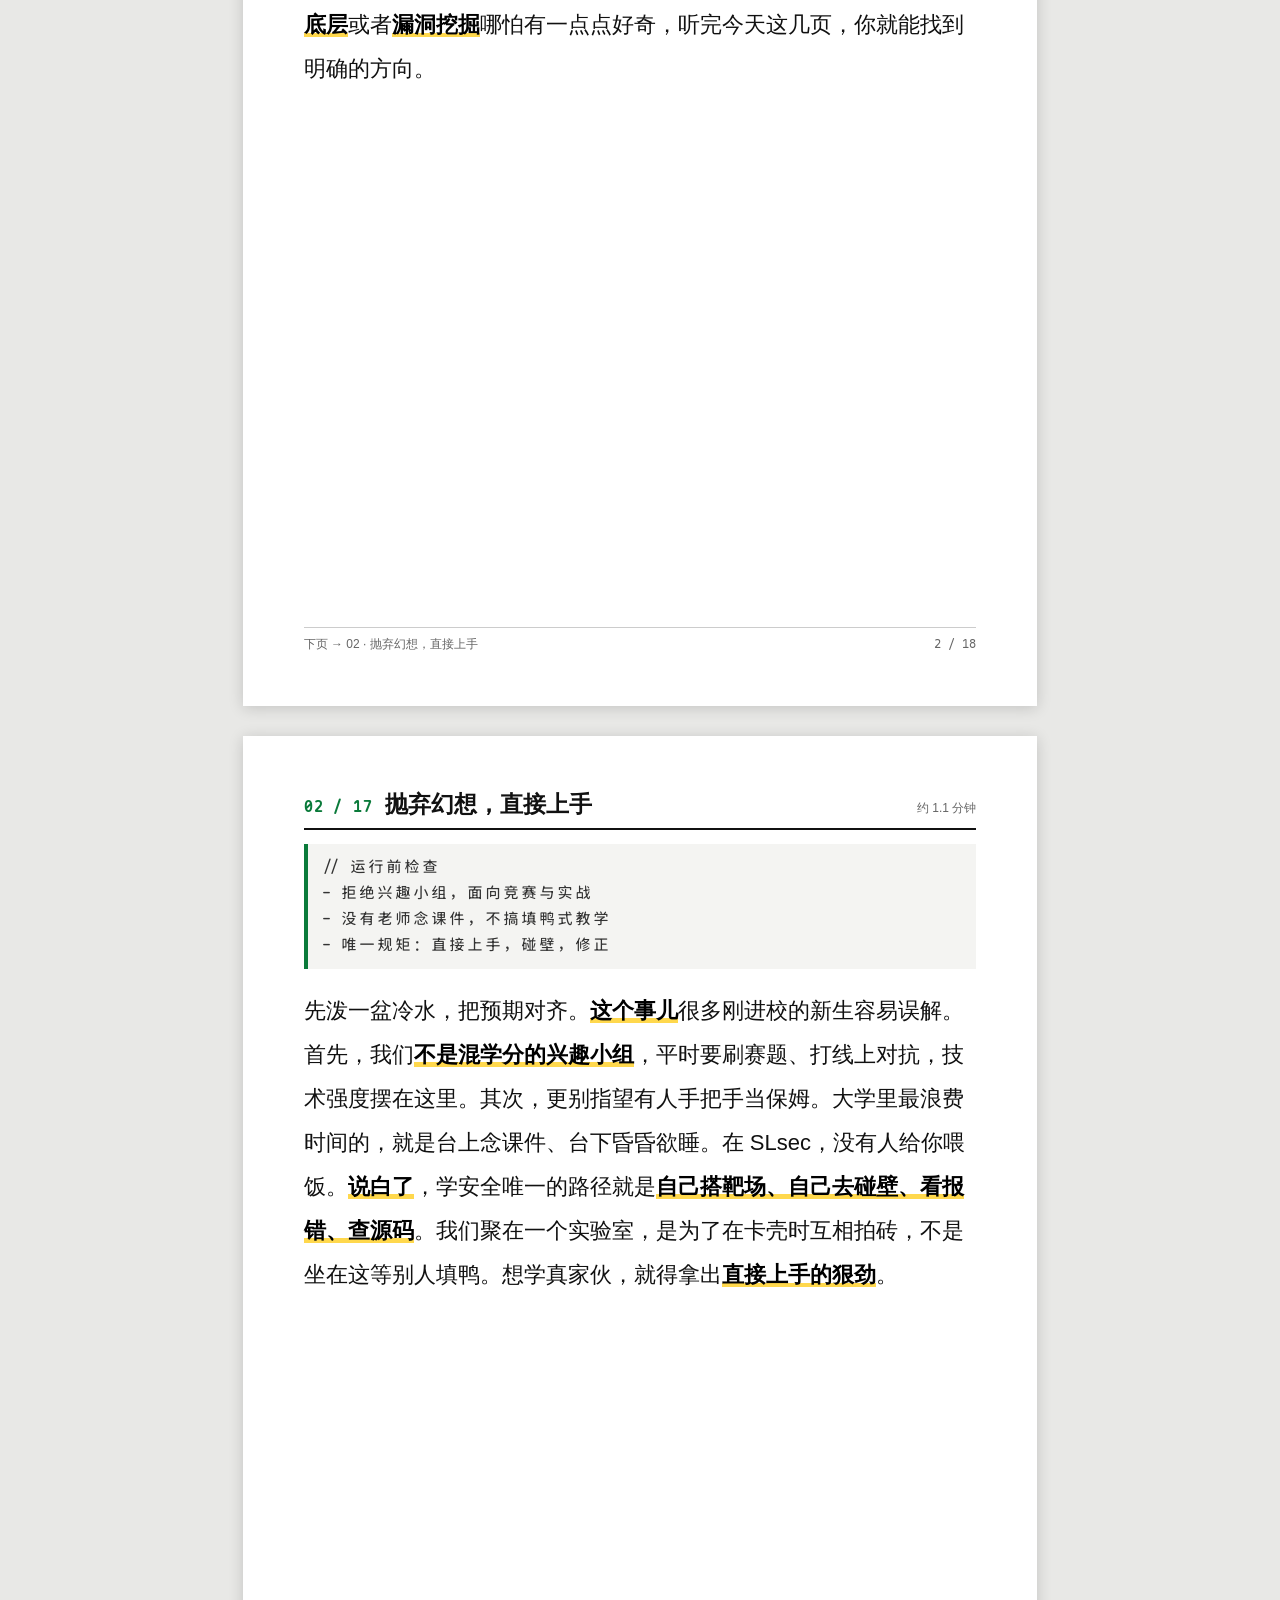
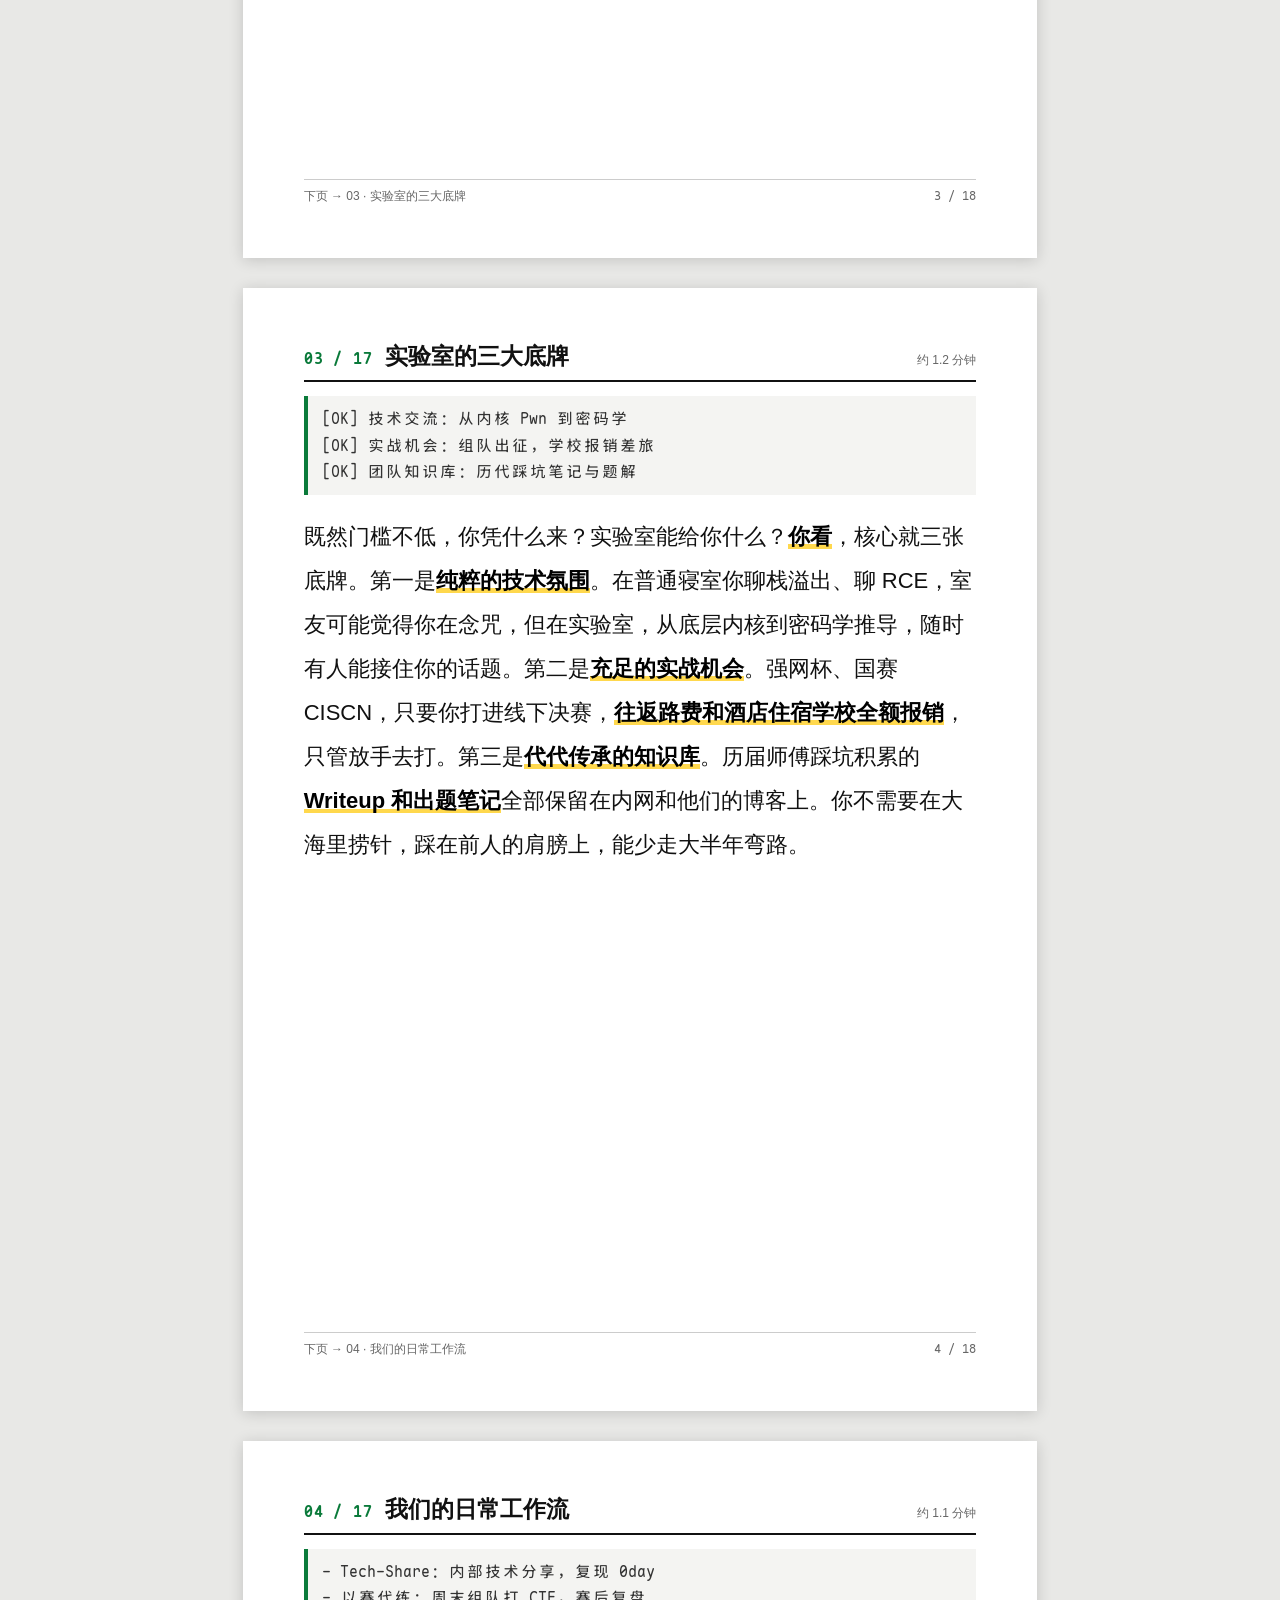
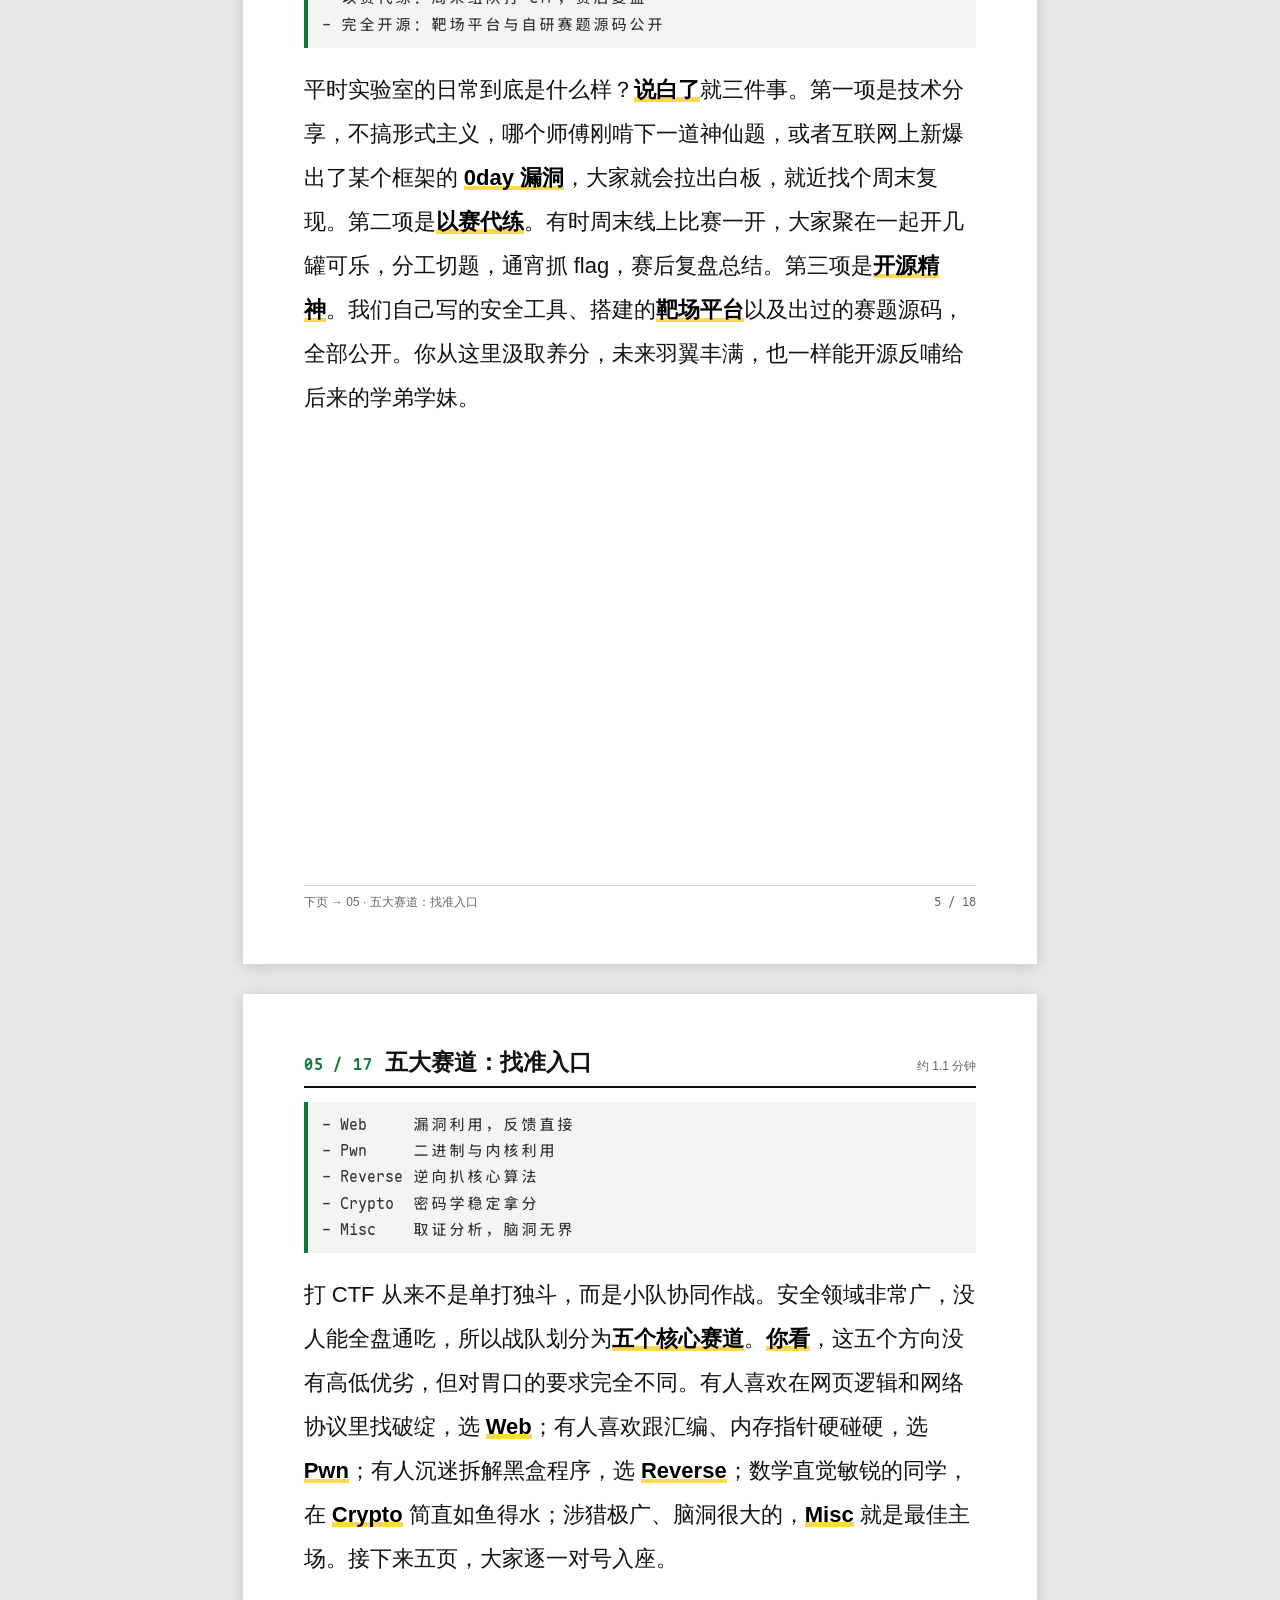
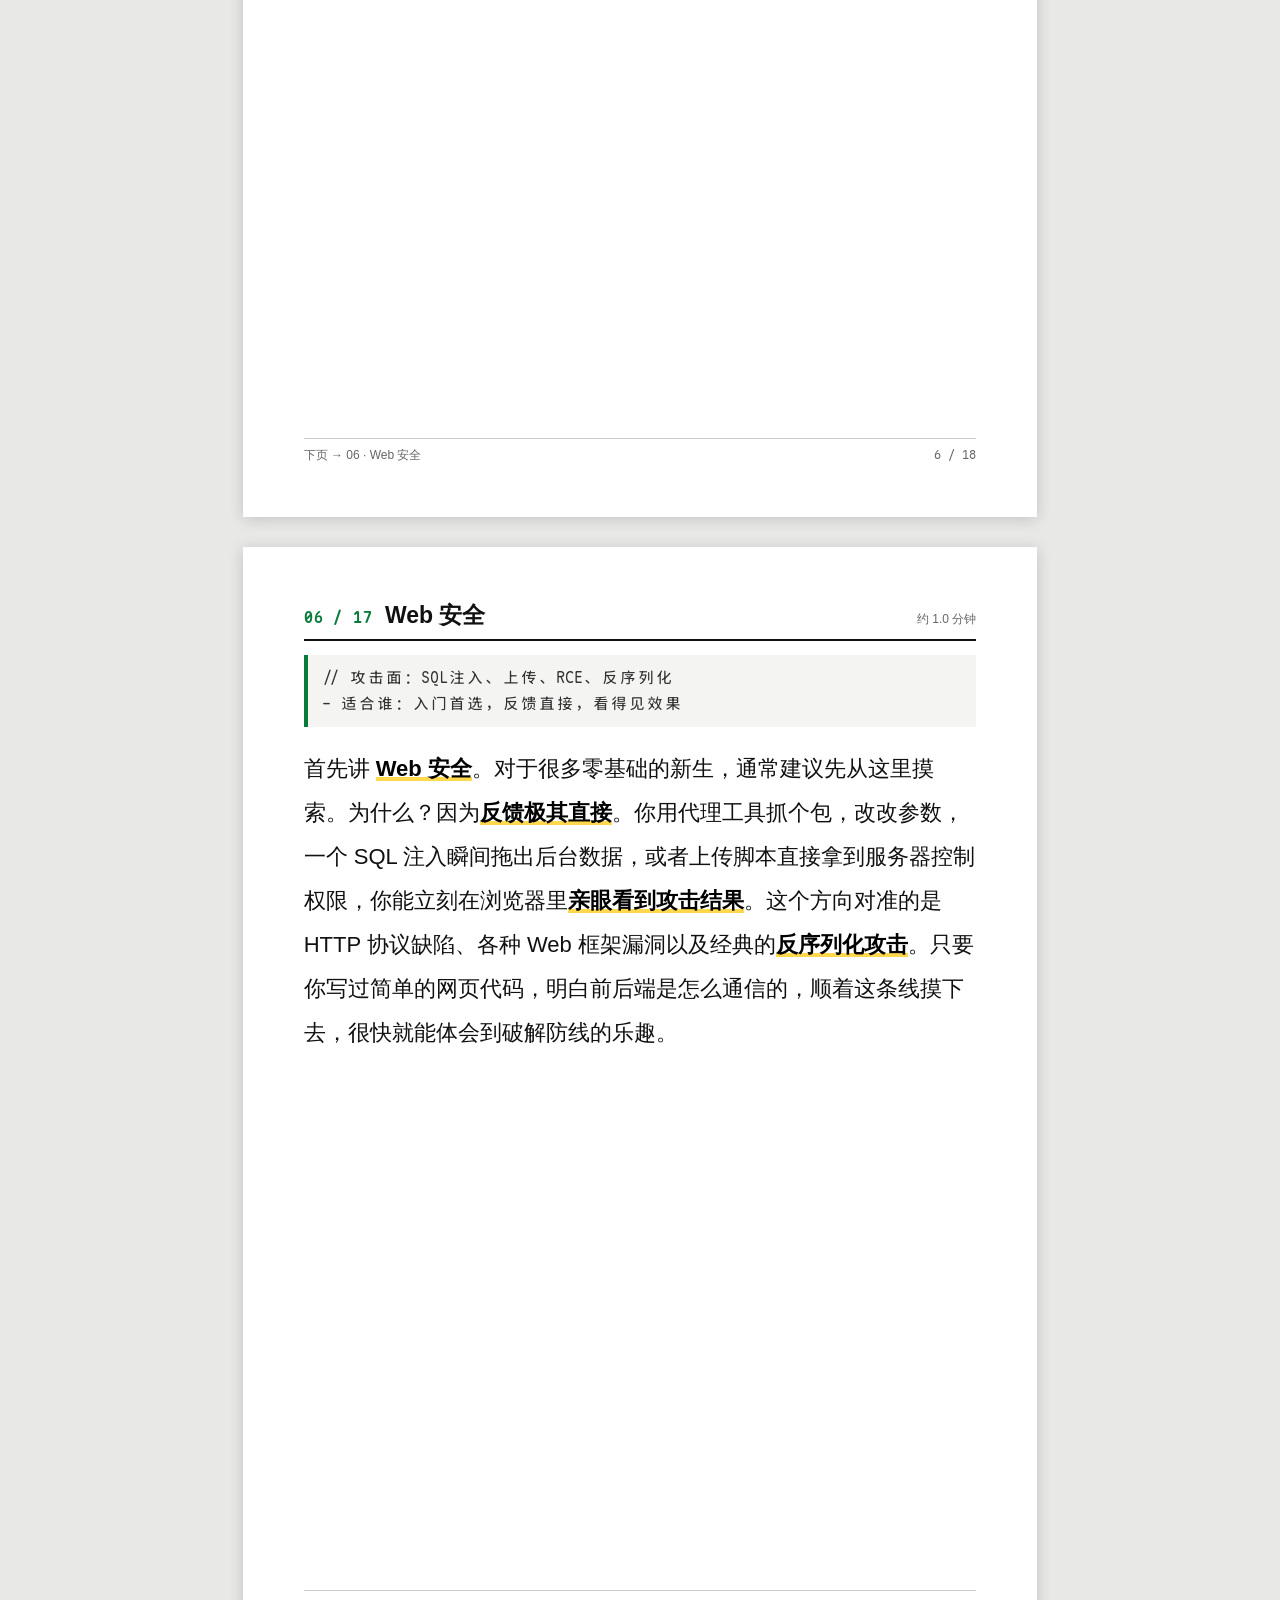
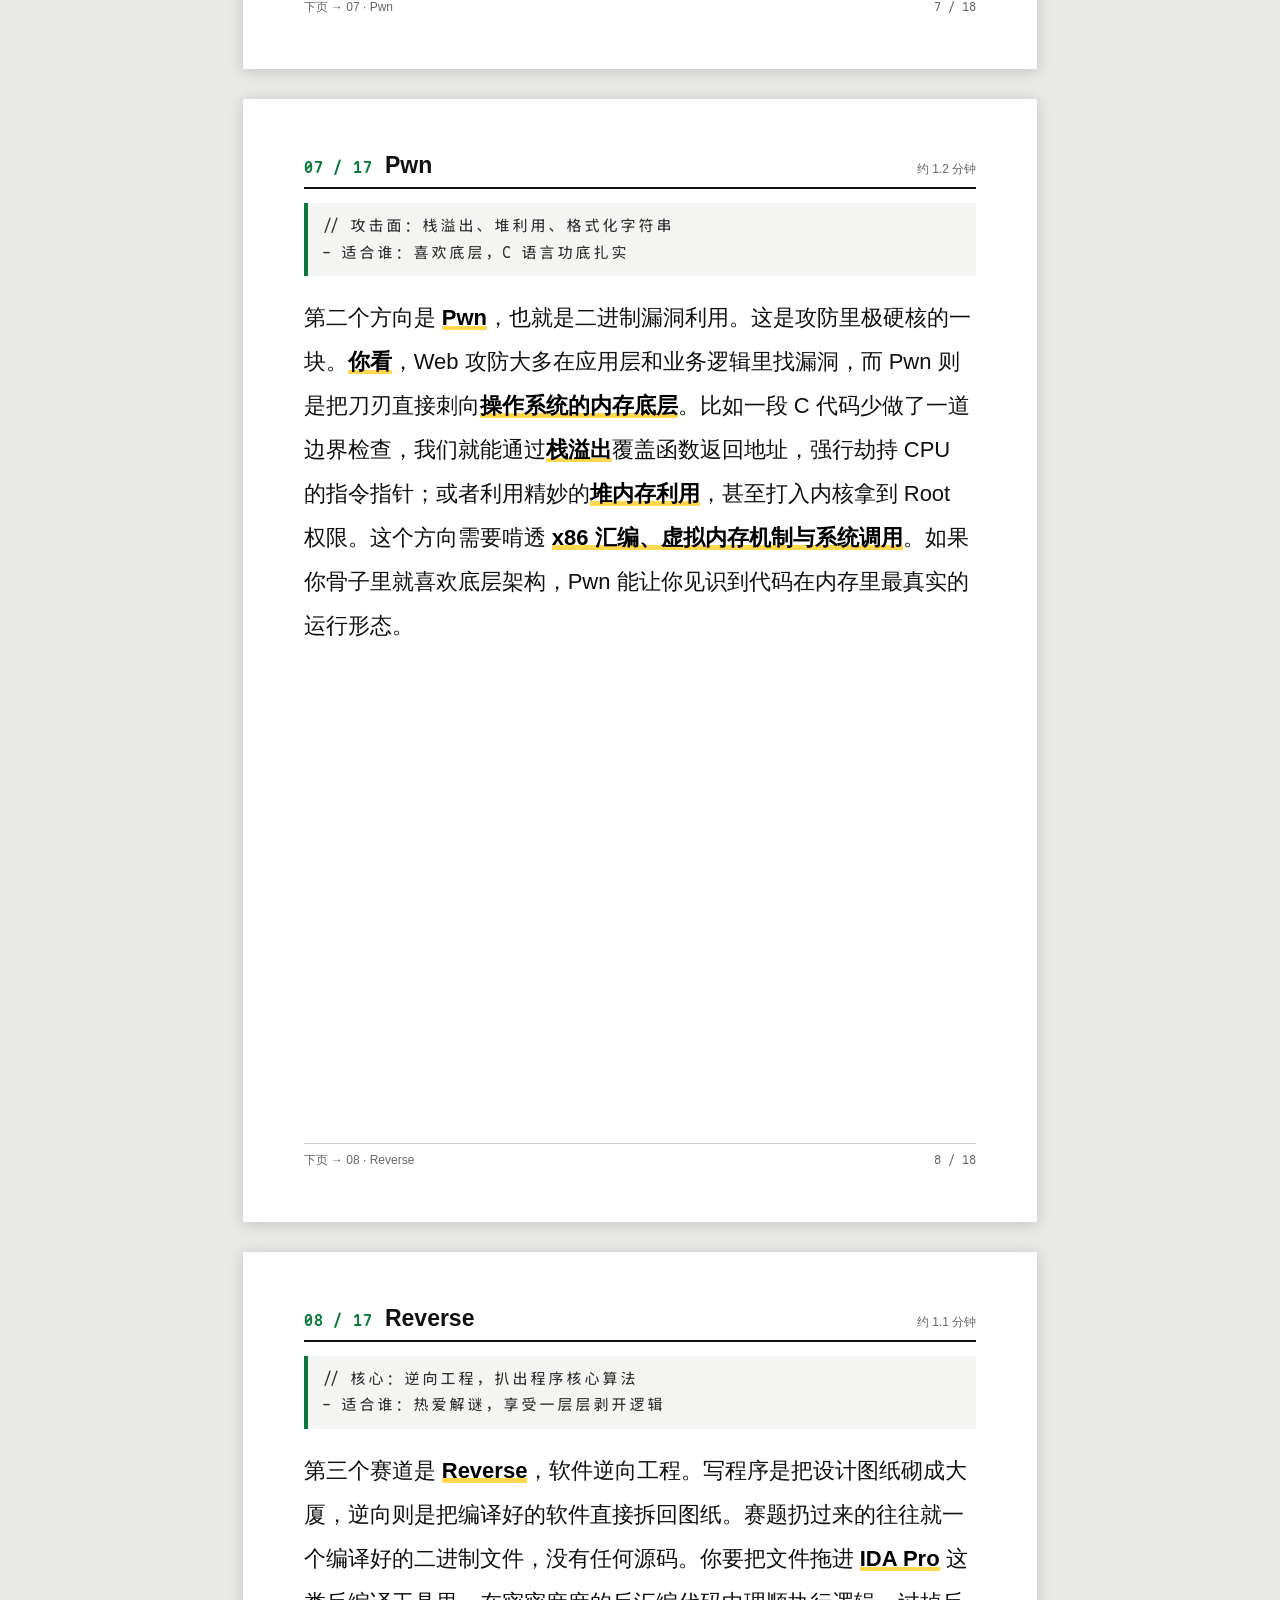
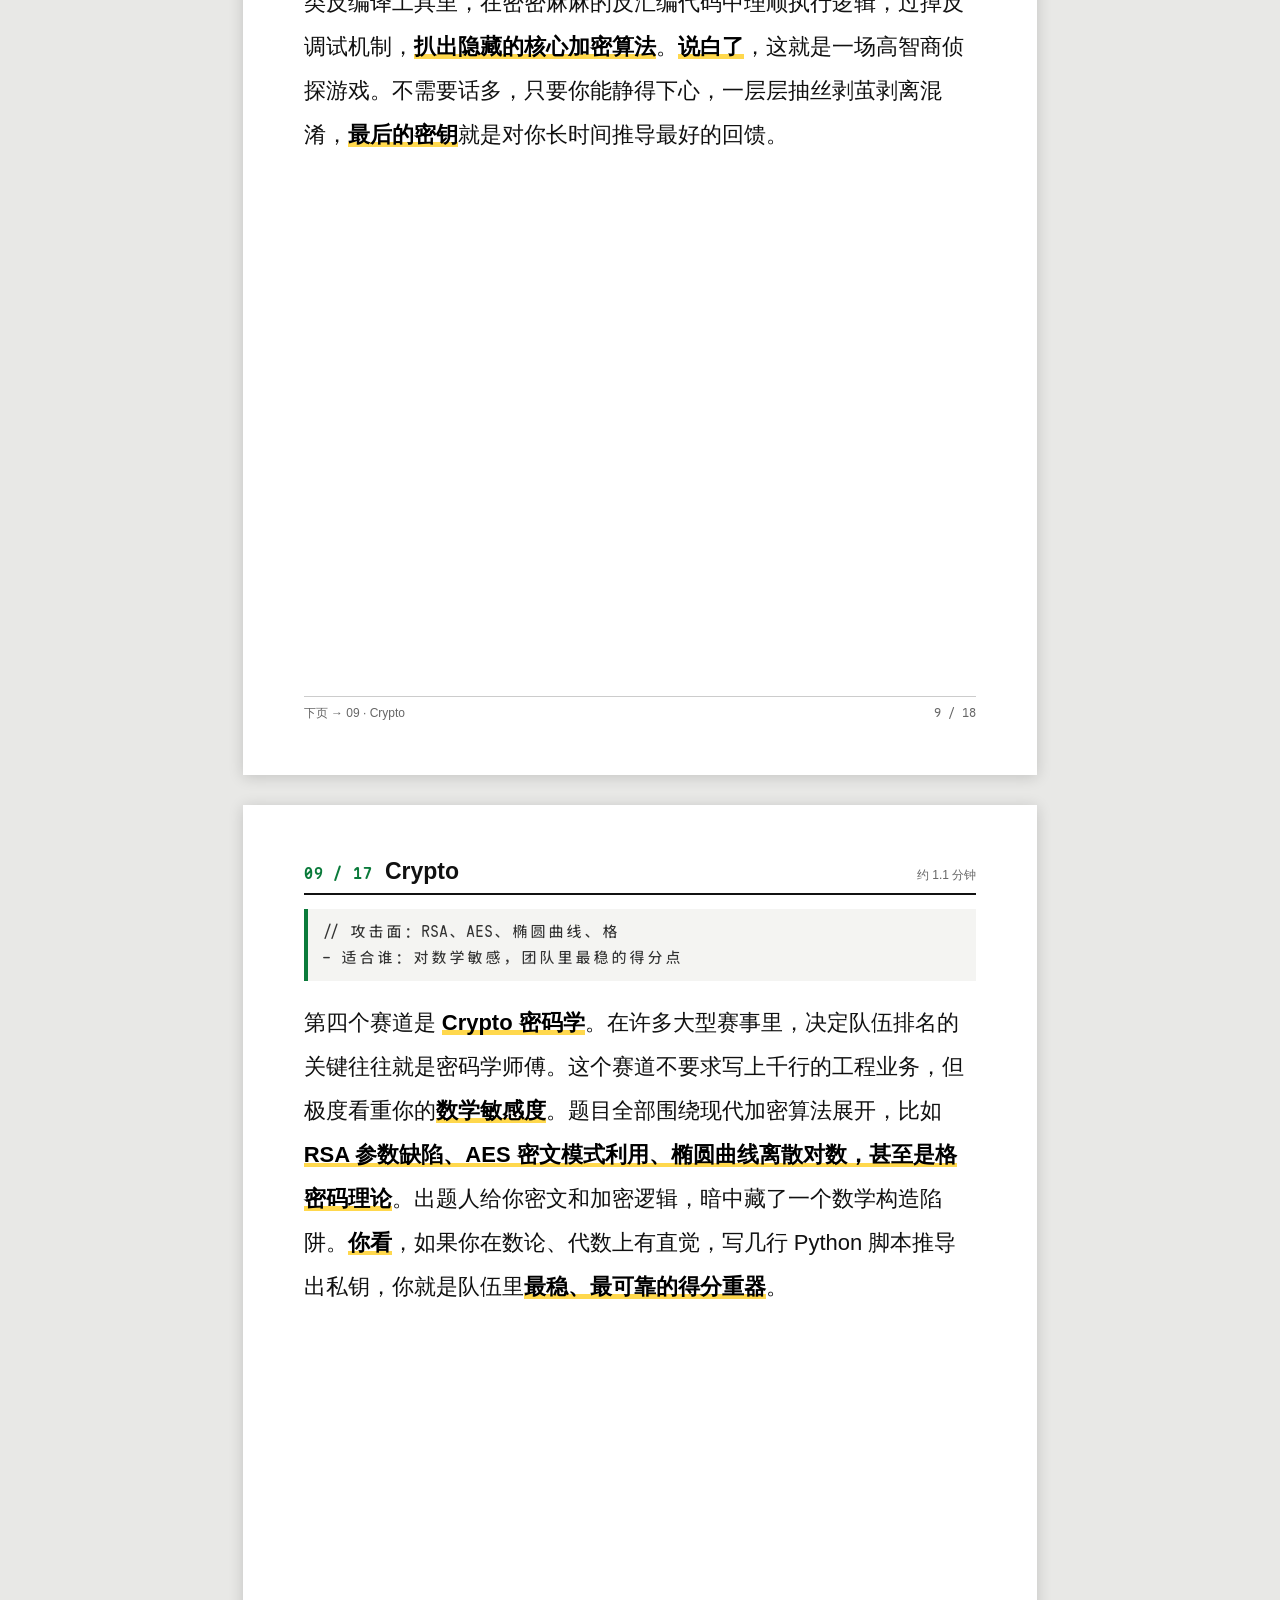
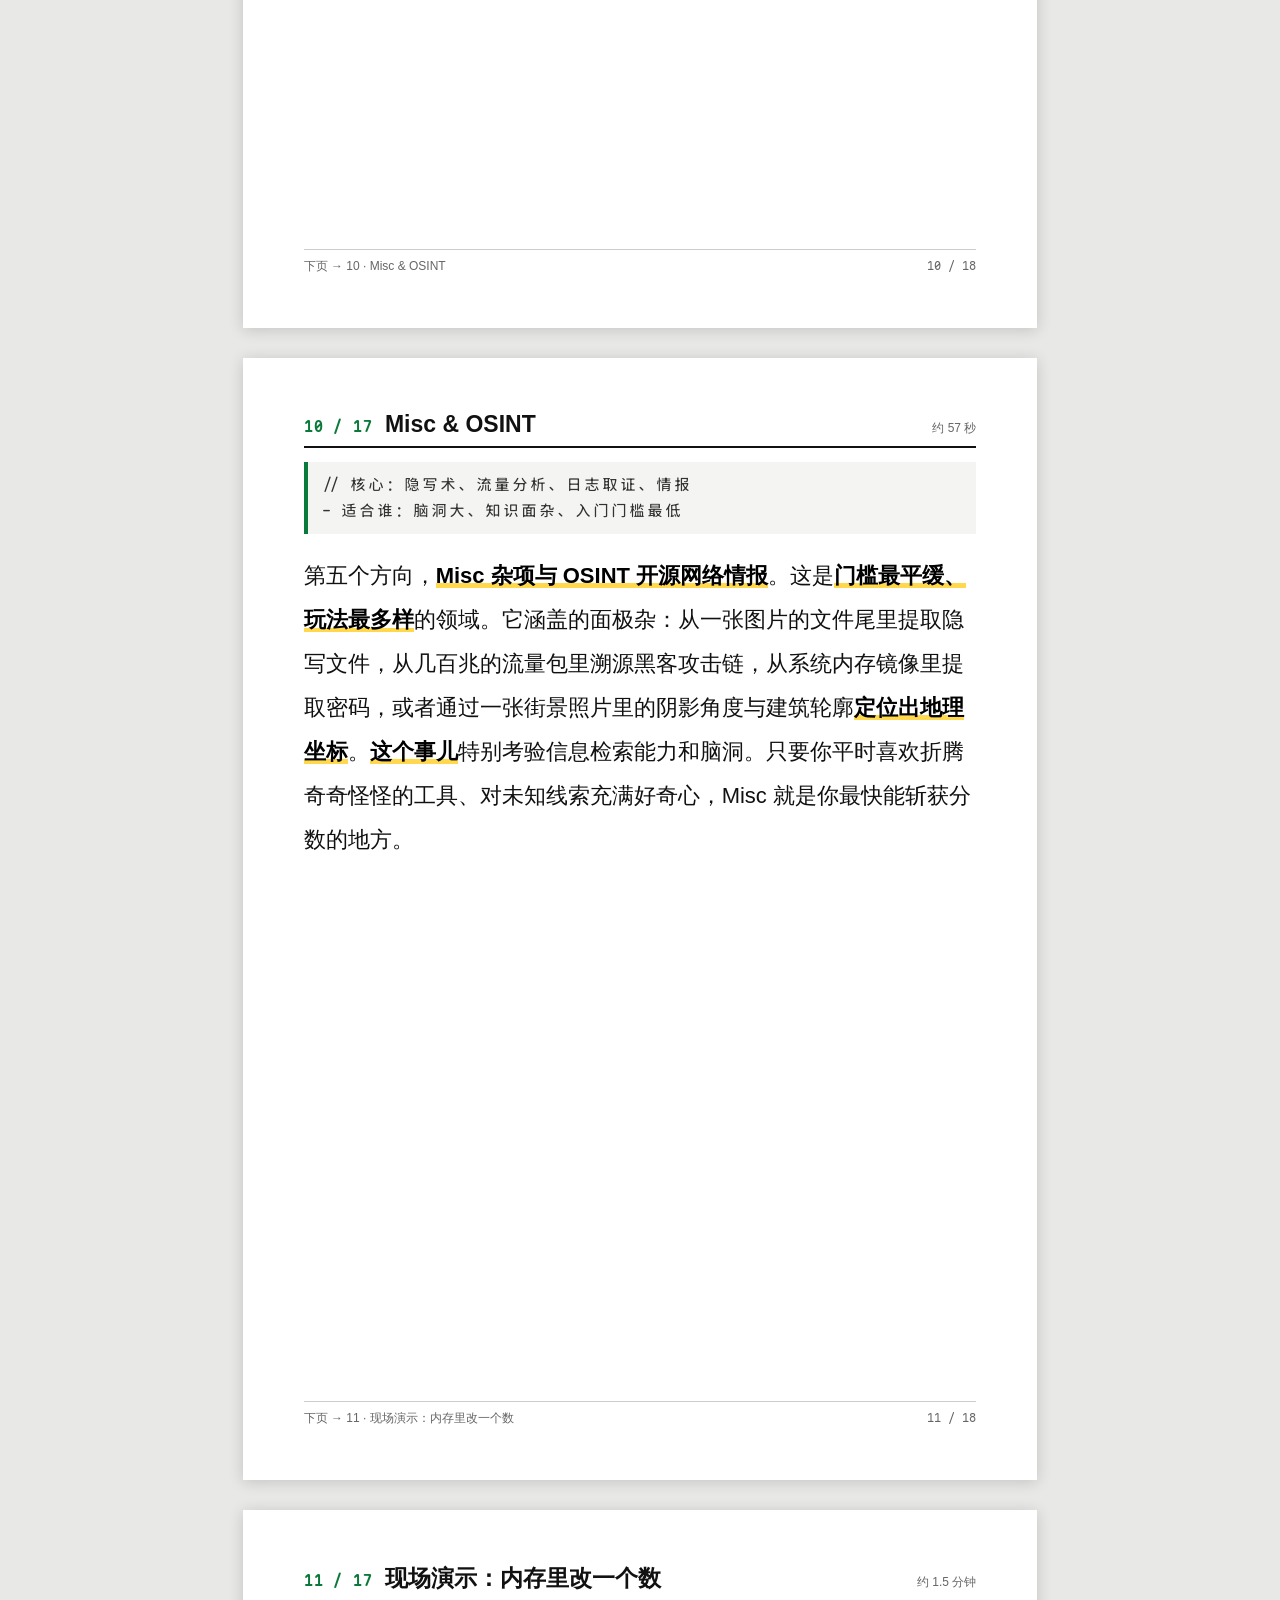
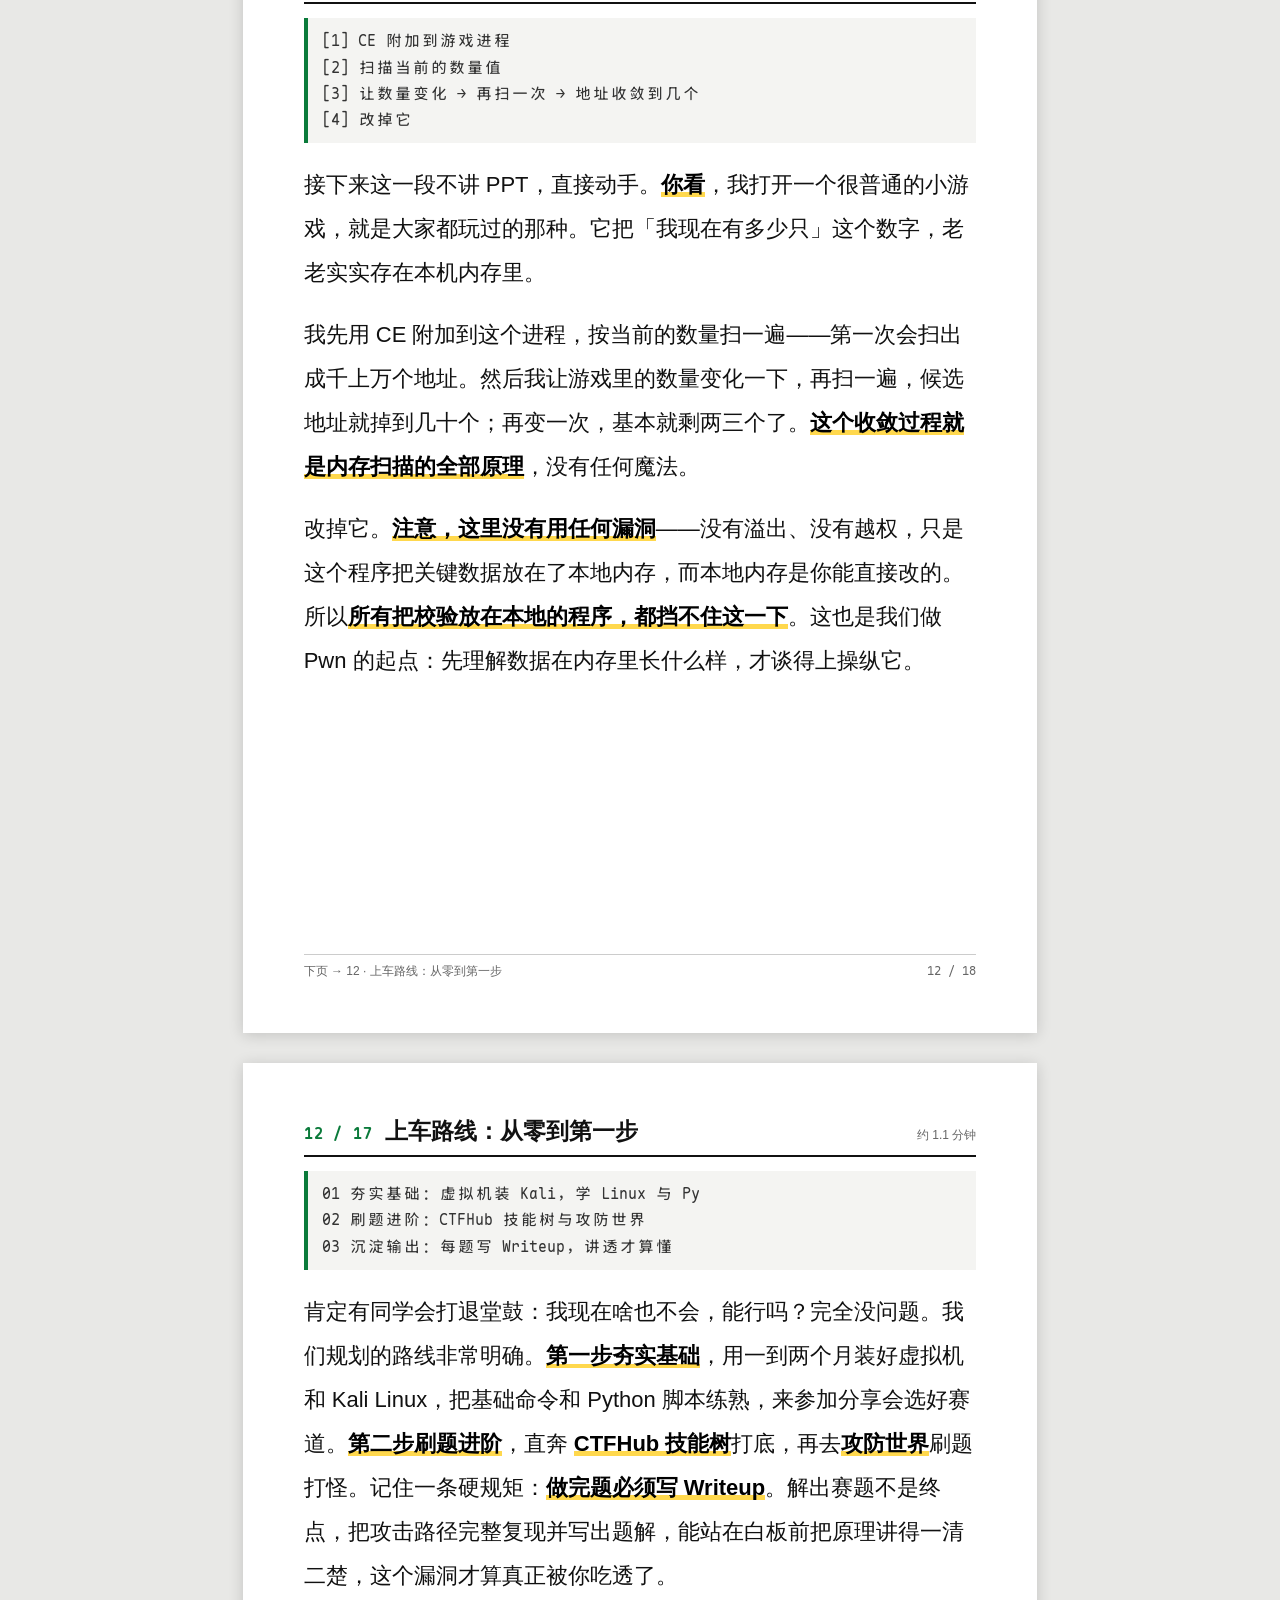
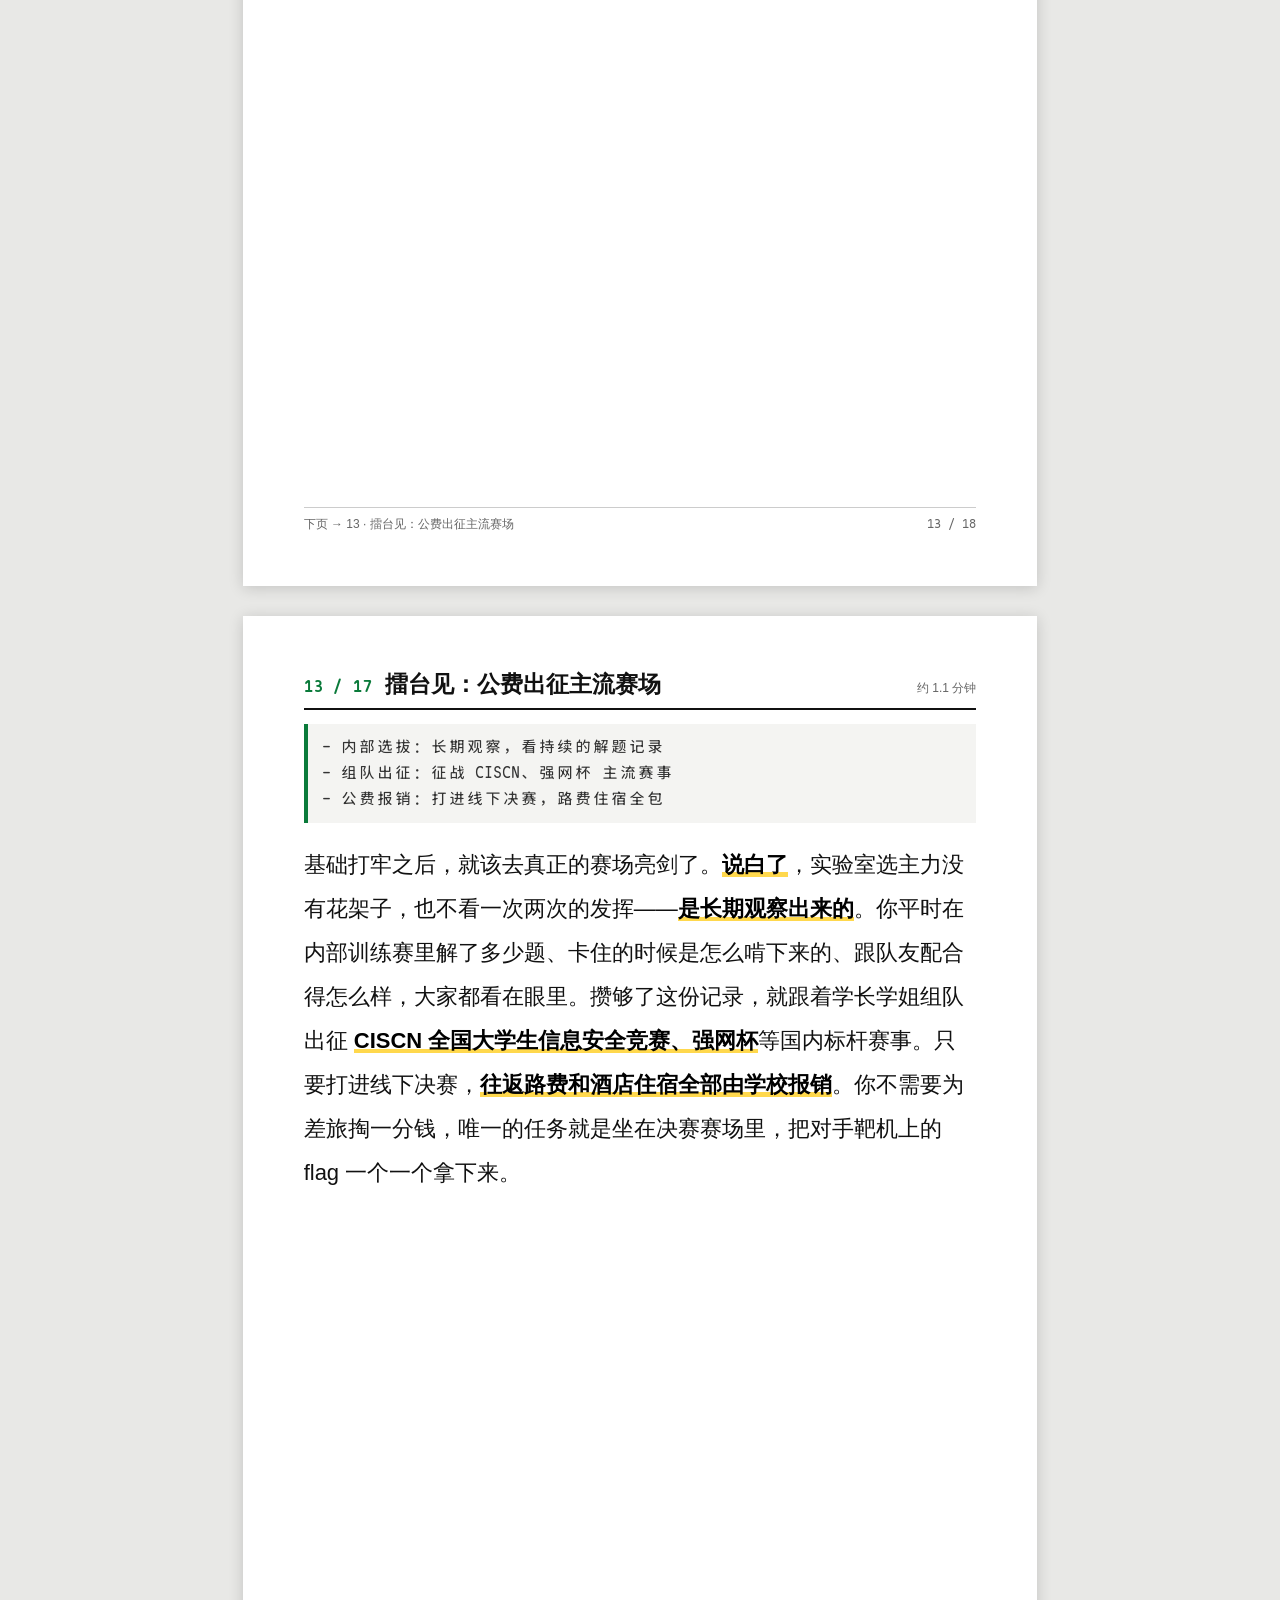
==== commit 10096c60: "讲稿加 PDF 版，并给打印版补上自带字体 U 盘分发用 PDF 更省事：拷过去双击就能看/打印，不用管对方浏览器版本。 18 页 A4，1.74MB。  字体是完全自包含的：Maple Mono C" ====
--- a/讲稿-打印版.html
+++ b/讲稿-打印版.html
@@ -11,6 +11,23 @@
    一页纸 = 一页幻灯片，翻纸与翻片一一对应。
    ========================================================================== */
 
+/* 字体自带一份。这个文件可能被单独拷走（打印店、别人的电脑），
+   不引字体的话「屏幕上」那块会掉回 Consolas，跟 deck 对不上。 */
+@font-face {
+  font-family: 'Maple Mono CN';
+  src: url('./assets/fonts/MapleMono-CN-Regular.woff2') format('woff2');
+  font-weight: 400;
+  font-style: normal;
+  font-display: block;
+}
+@font-face {
+  font-family: 'Maple Mono CN';
+  src: url('./assets/fonts/MapleMono-CN-Bold.woff2') format('woff2');
+  font-weight: 700;
+  font-style: normal;
+  font-display: block;
+}
+
 @page { size: A4 portrait; margin: 14mm 16mm; }
 
 :root {
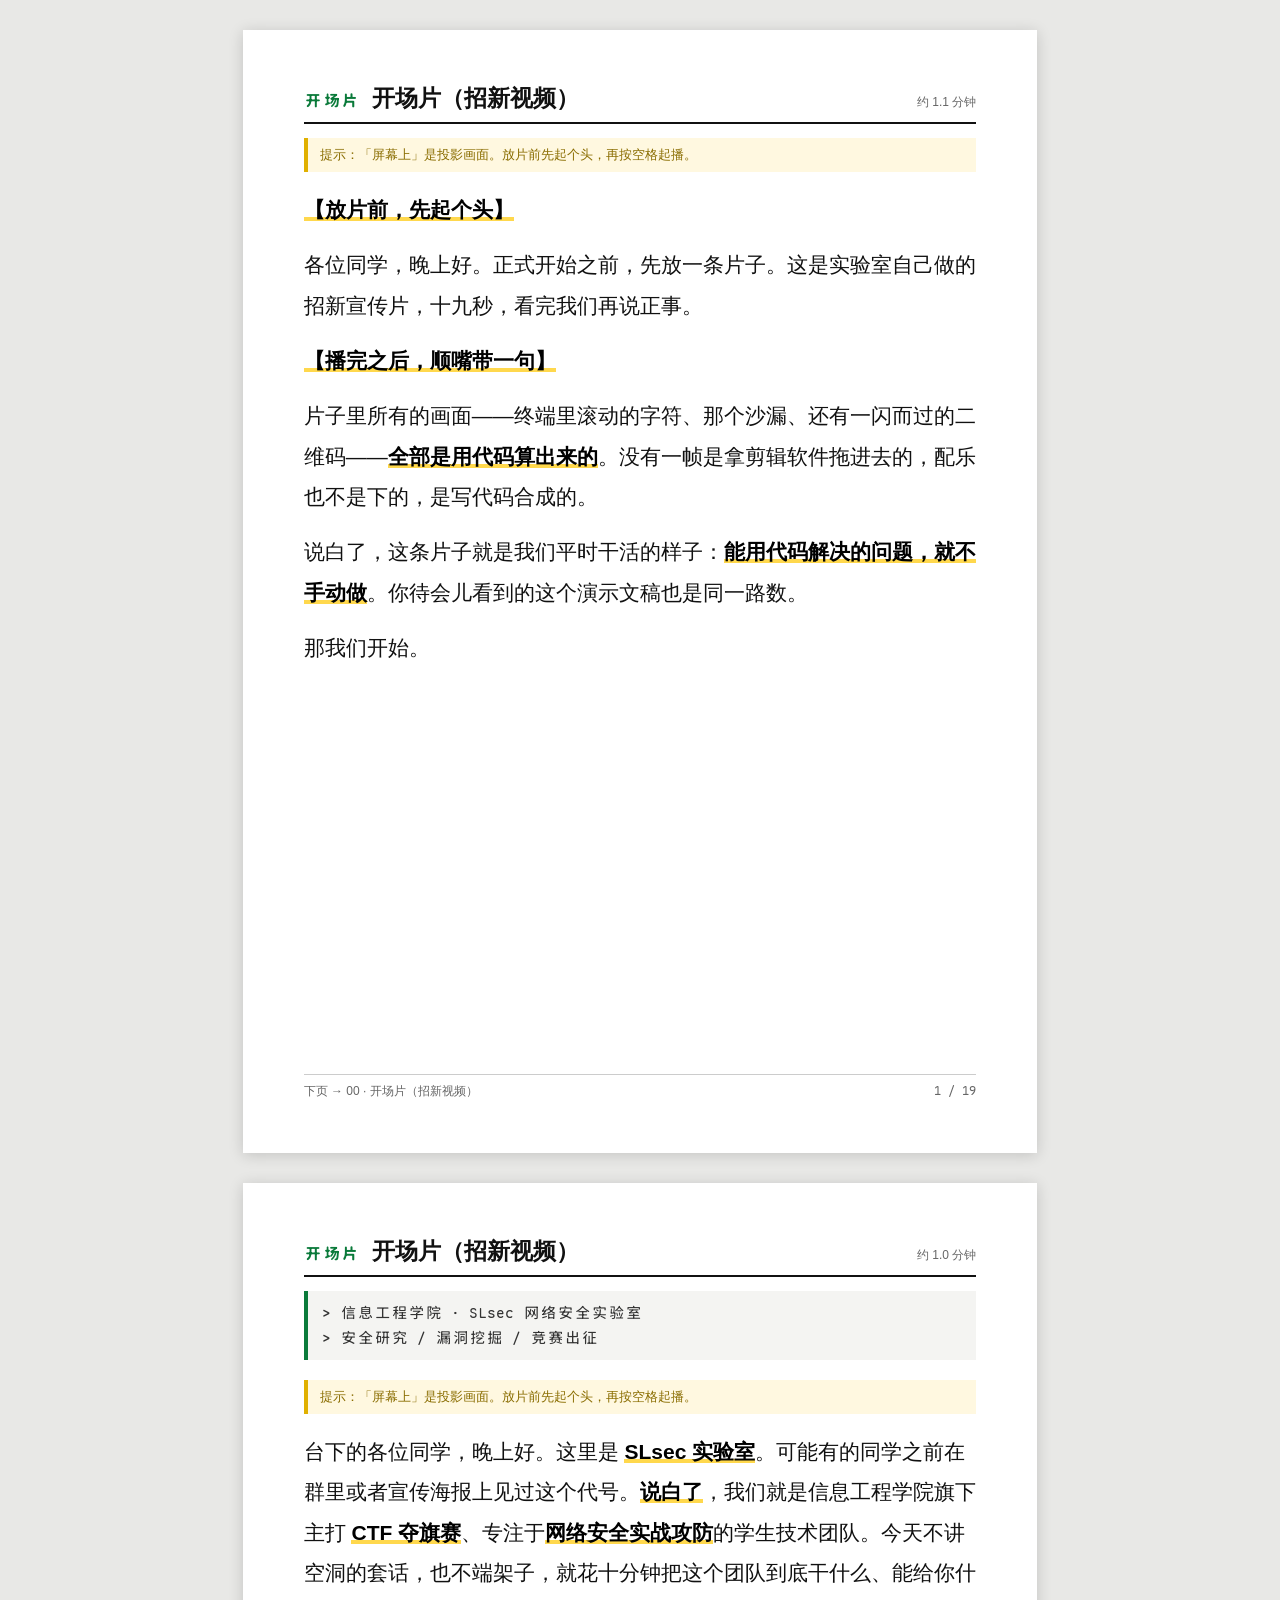
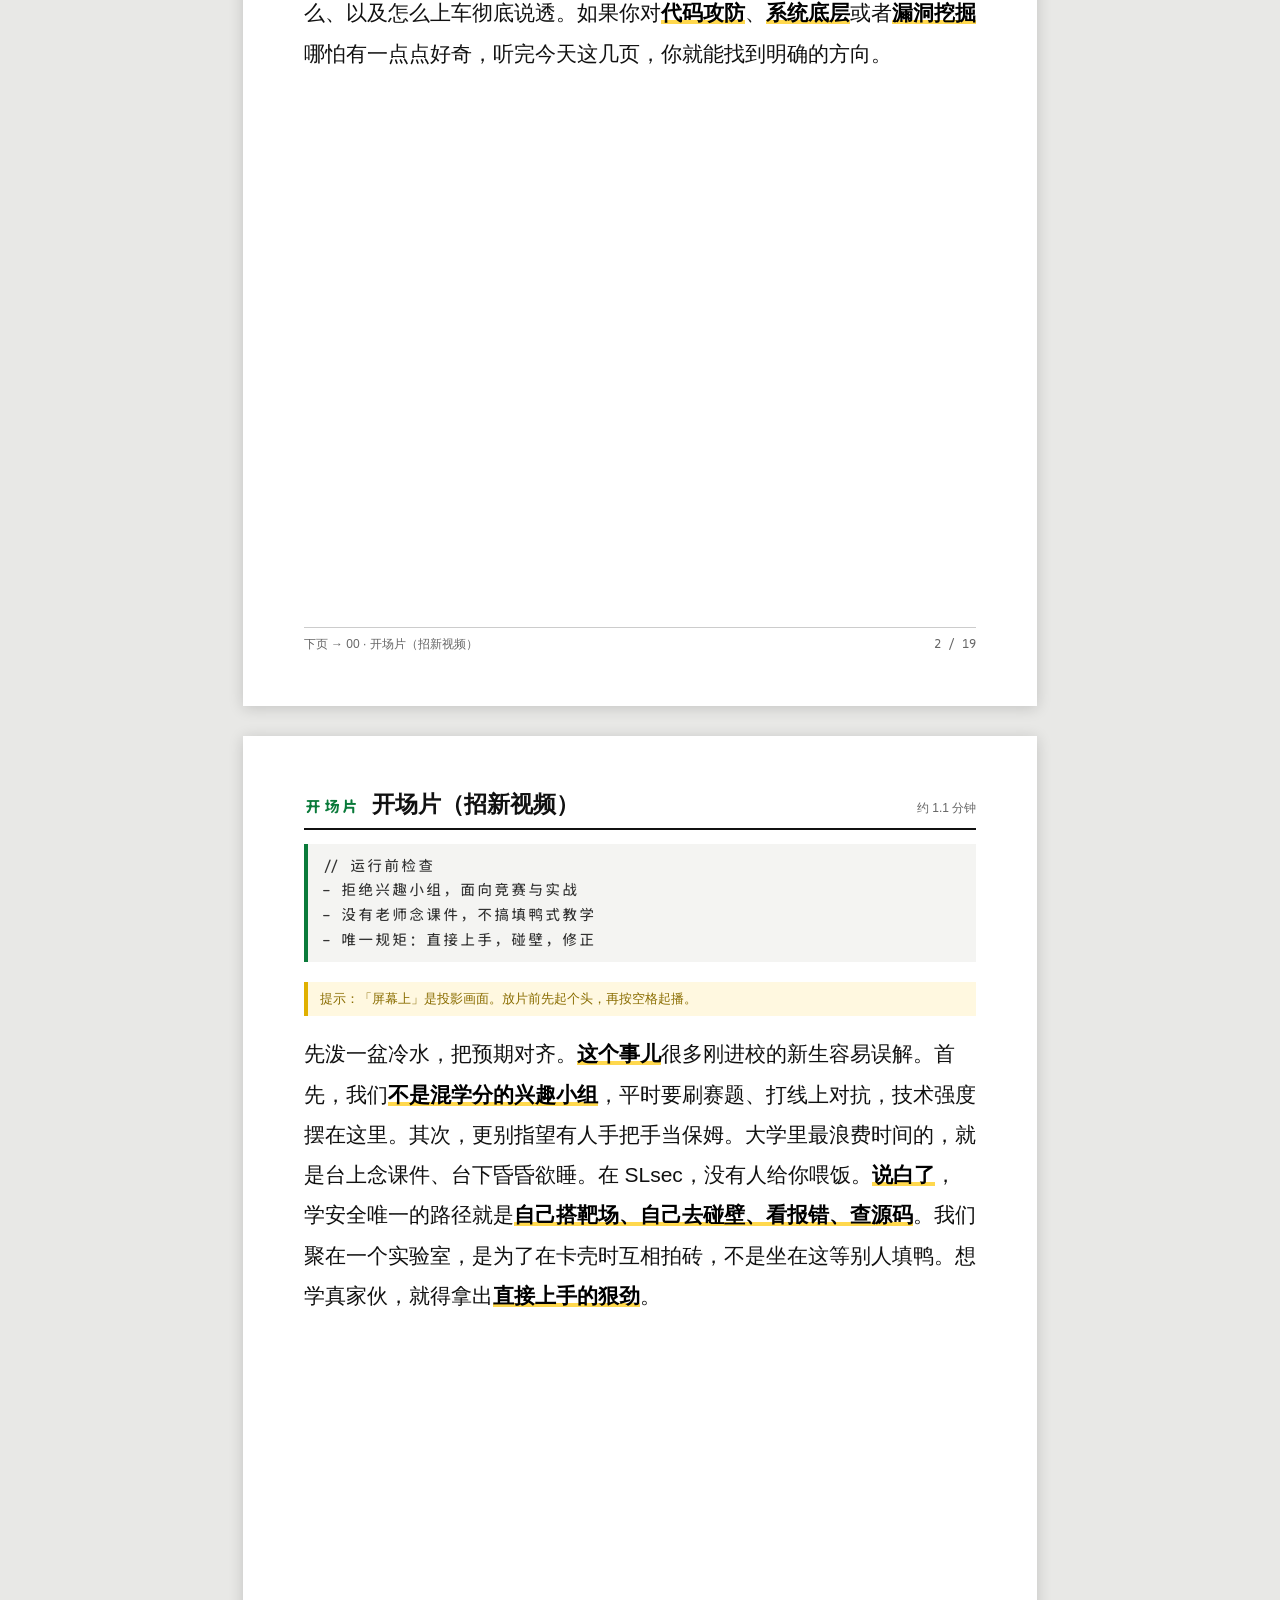
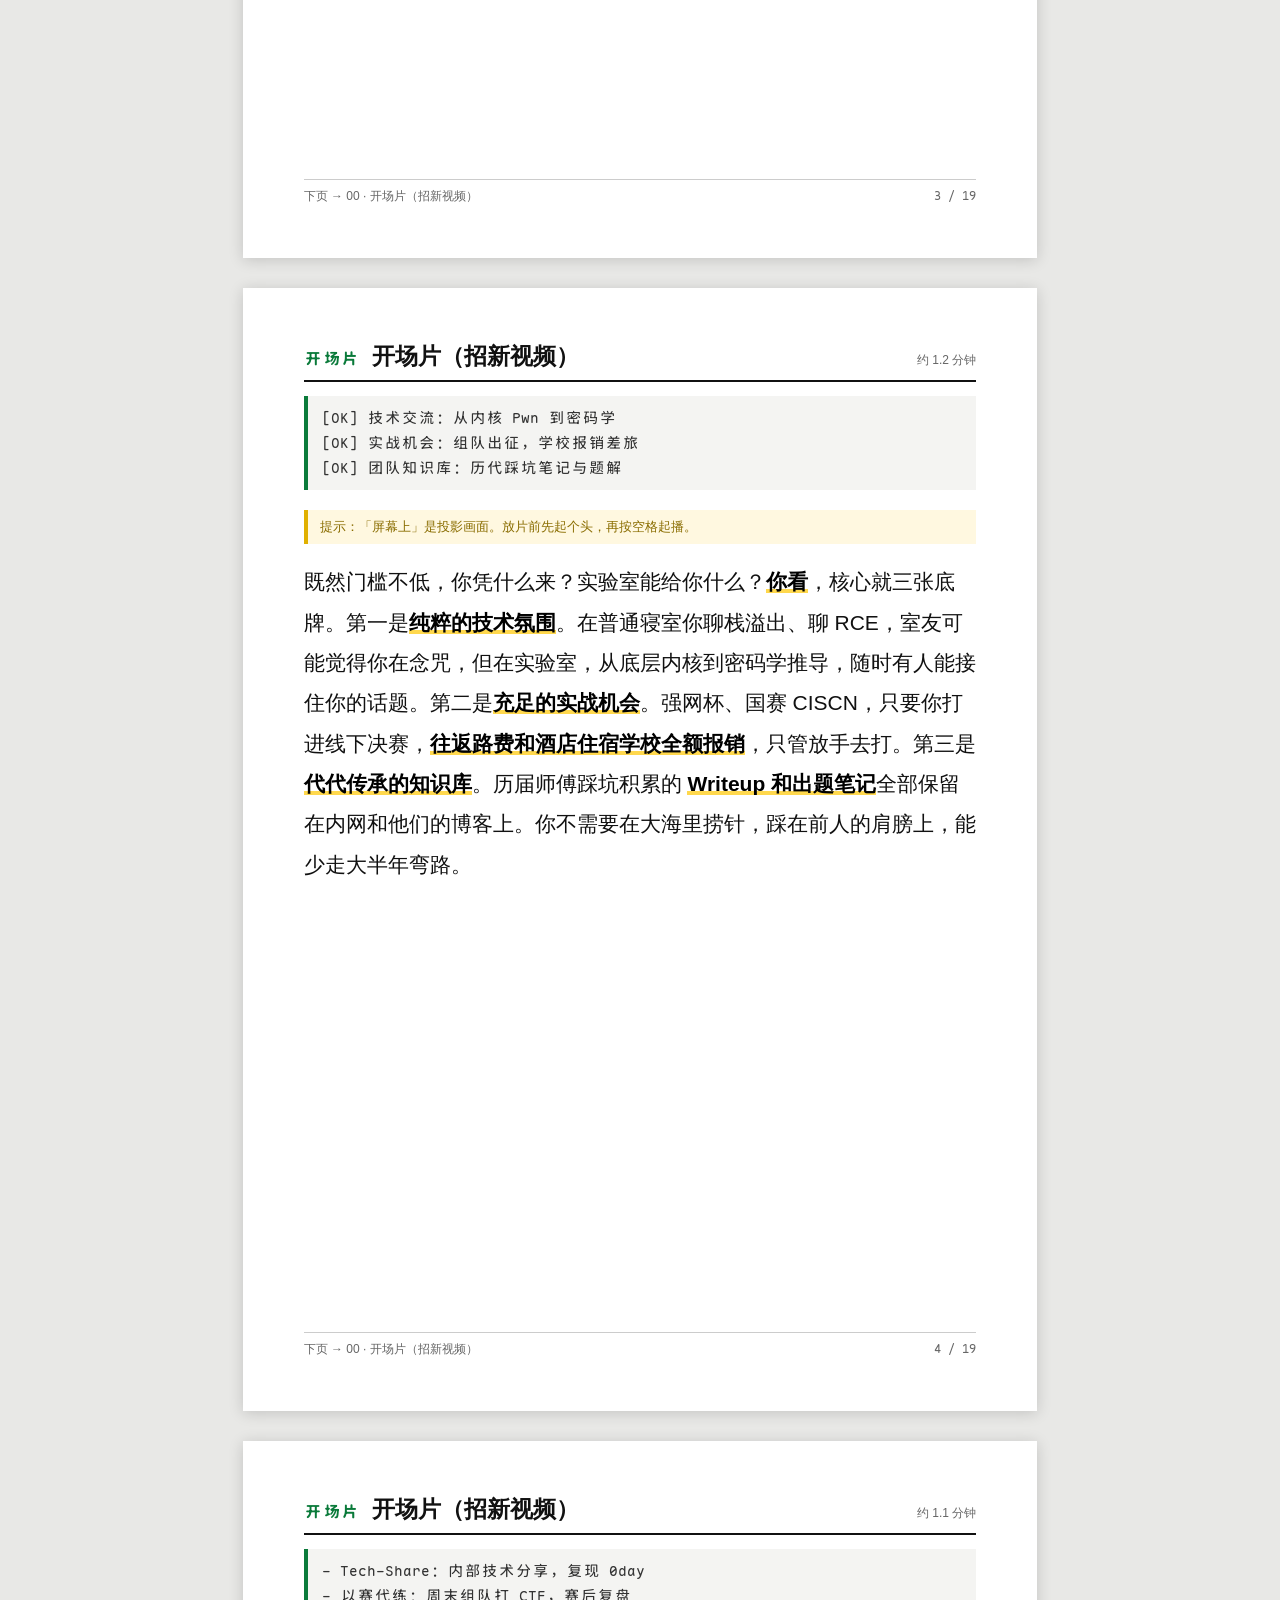
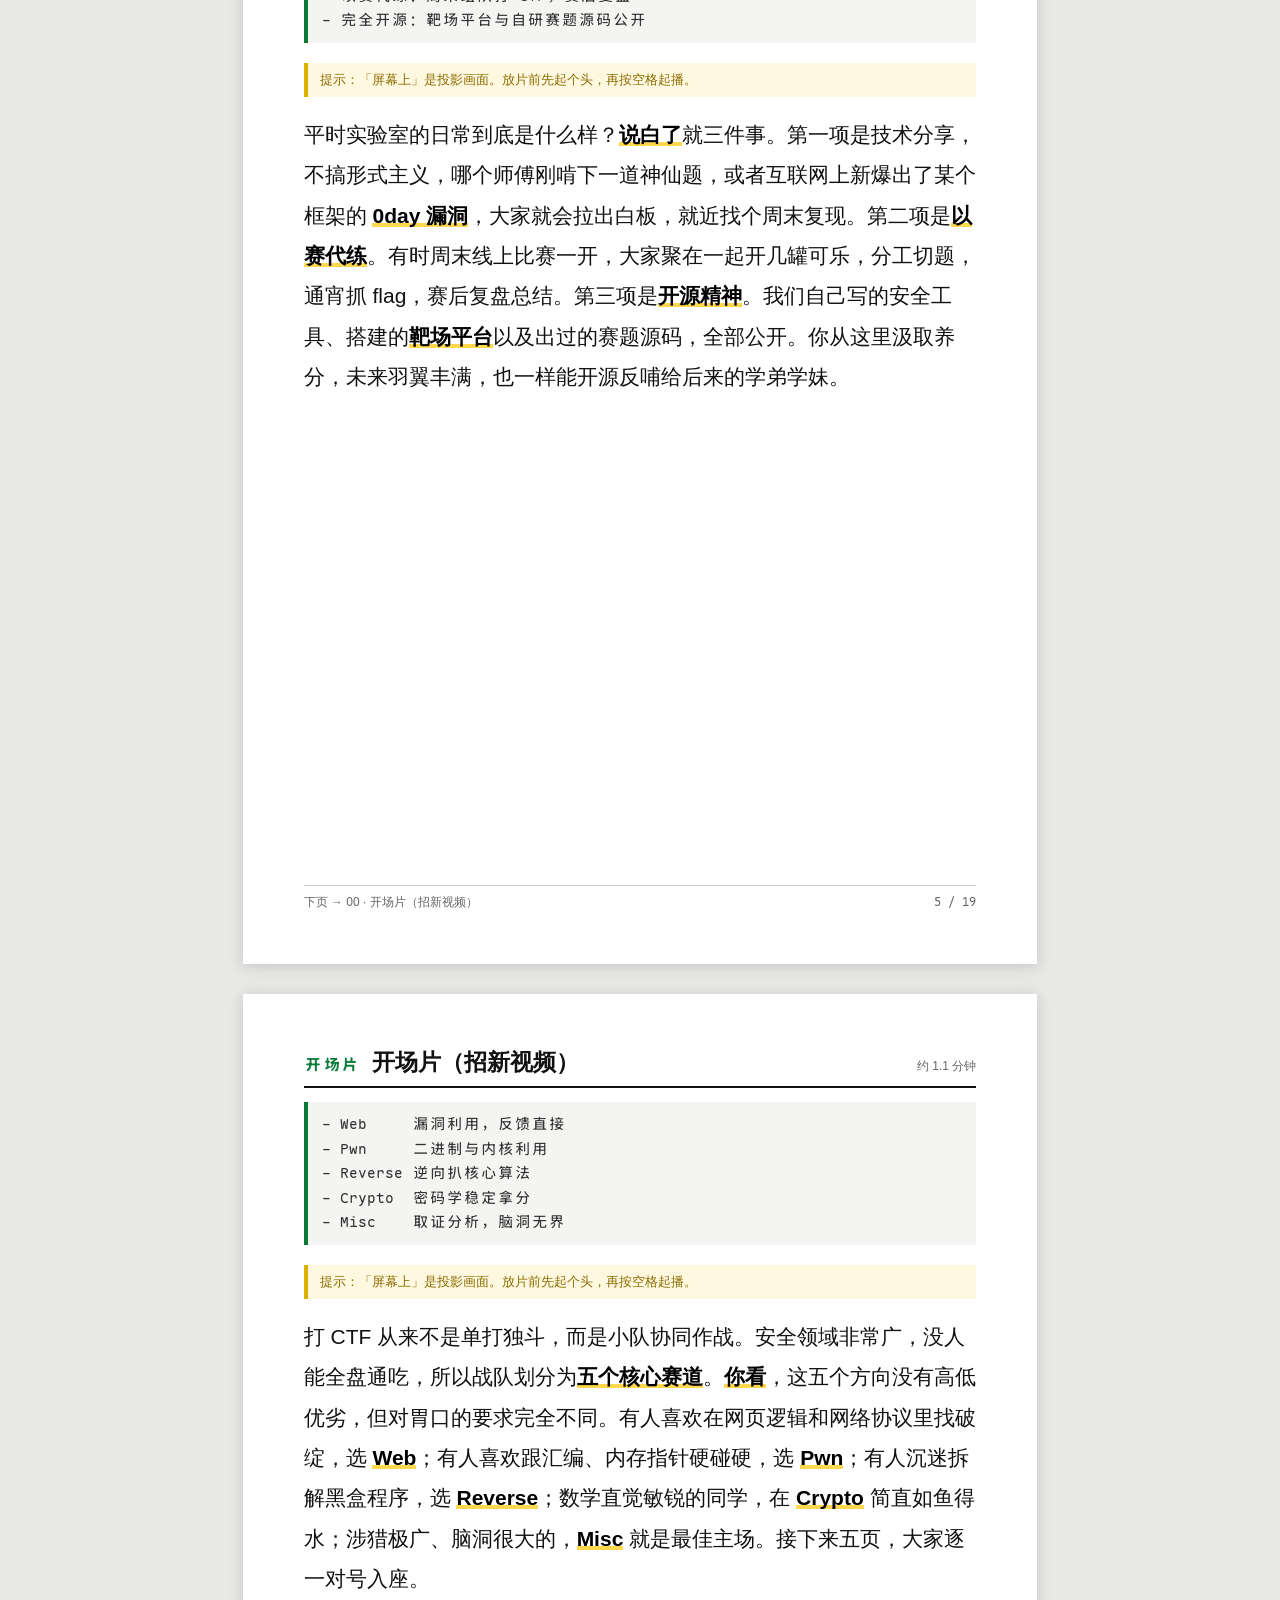
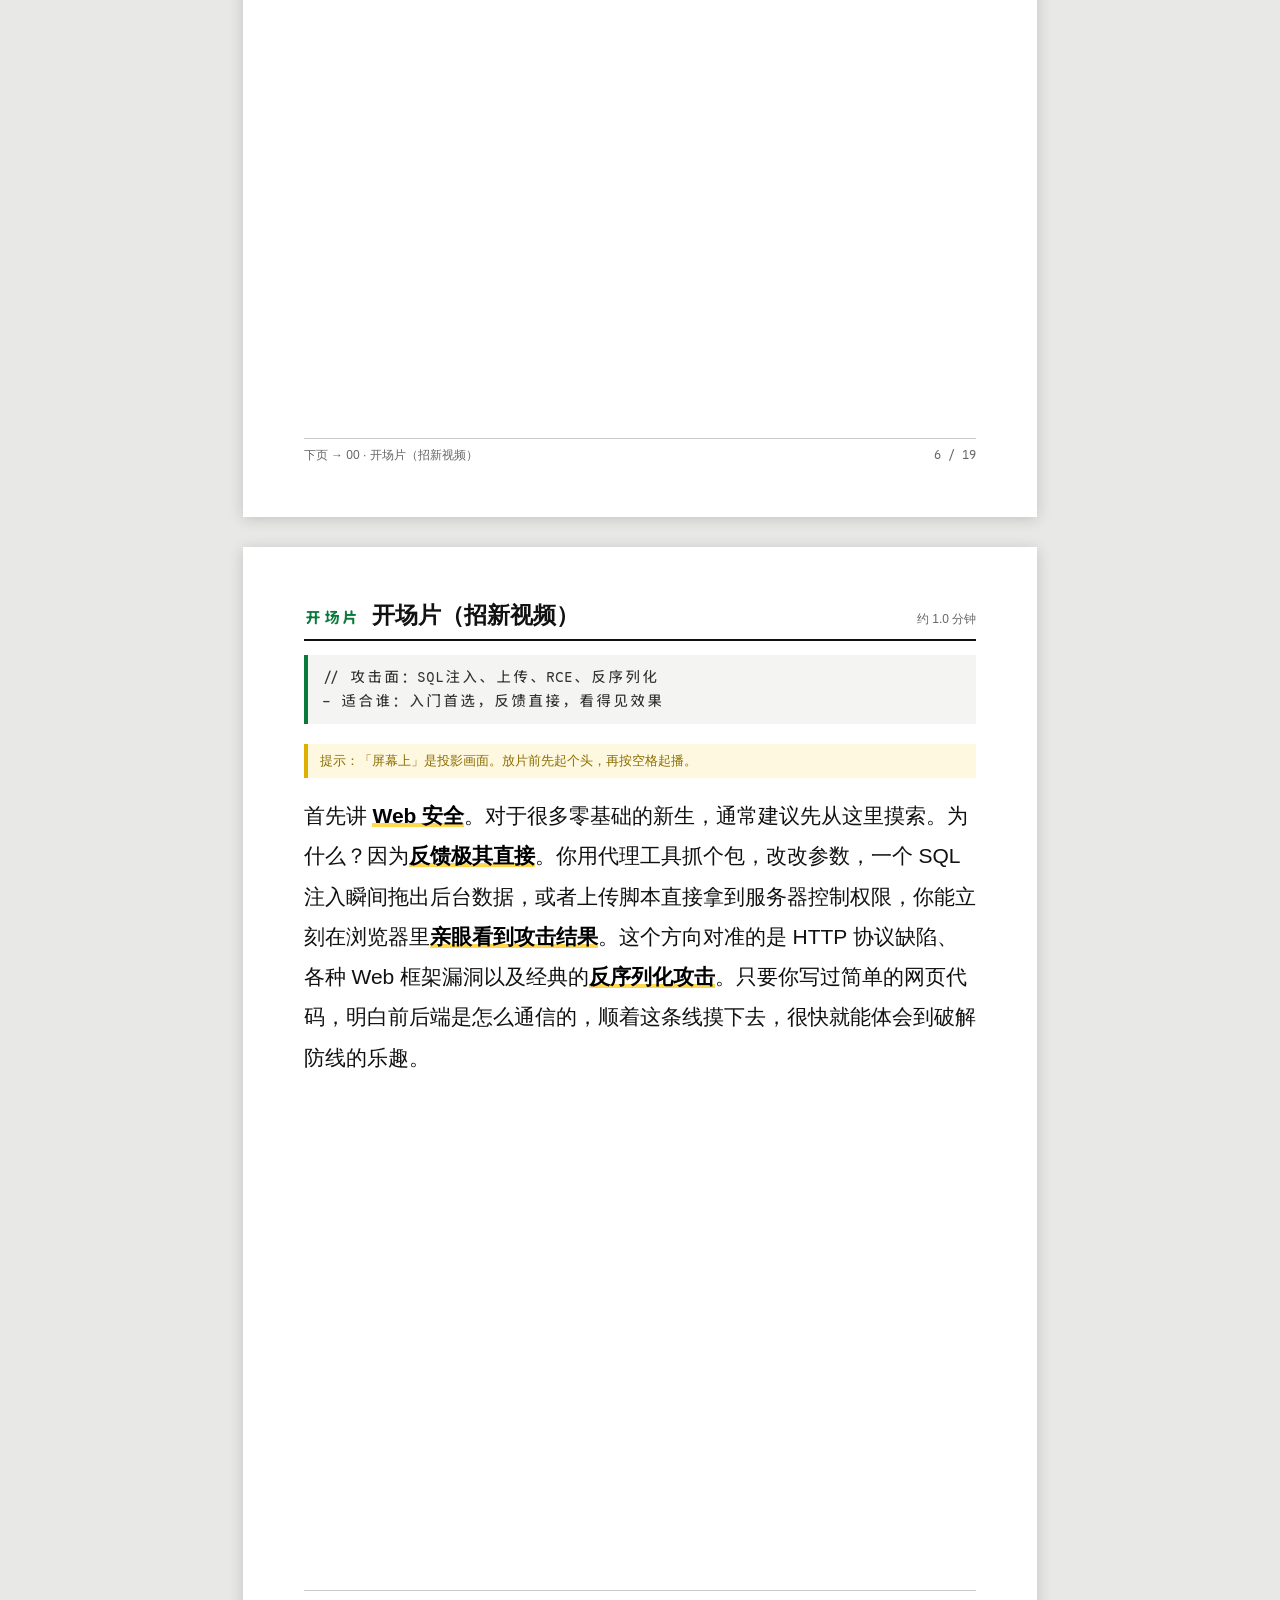
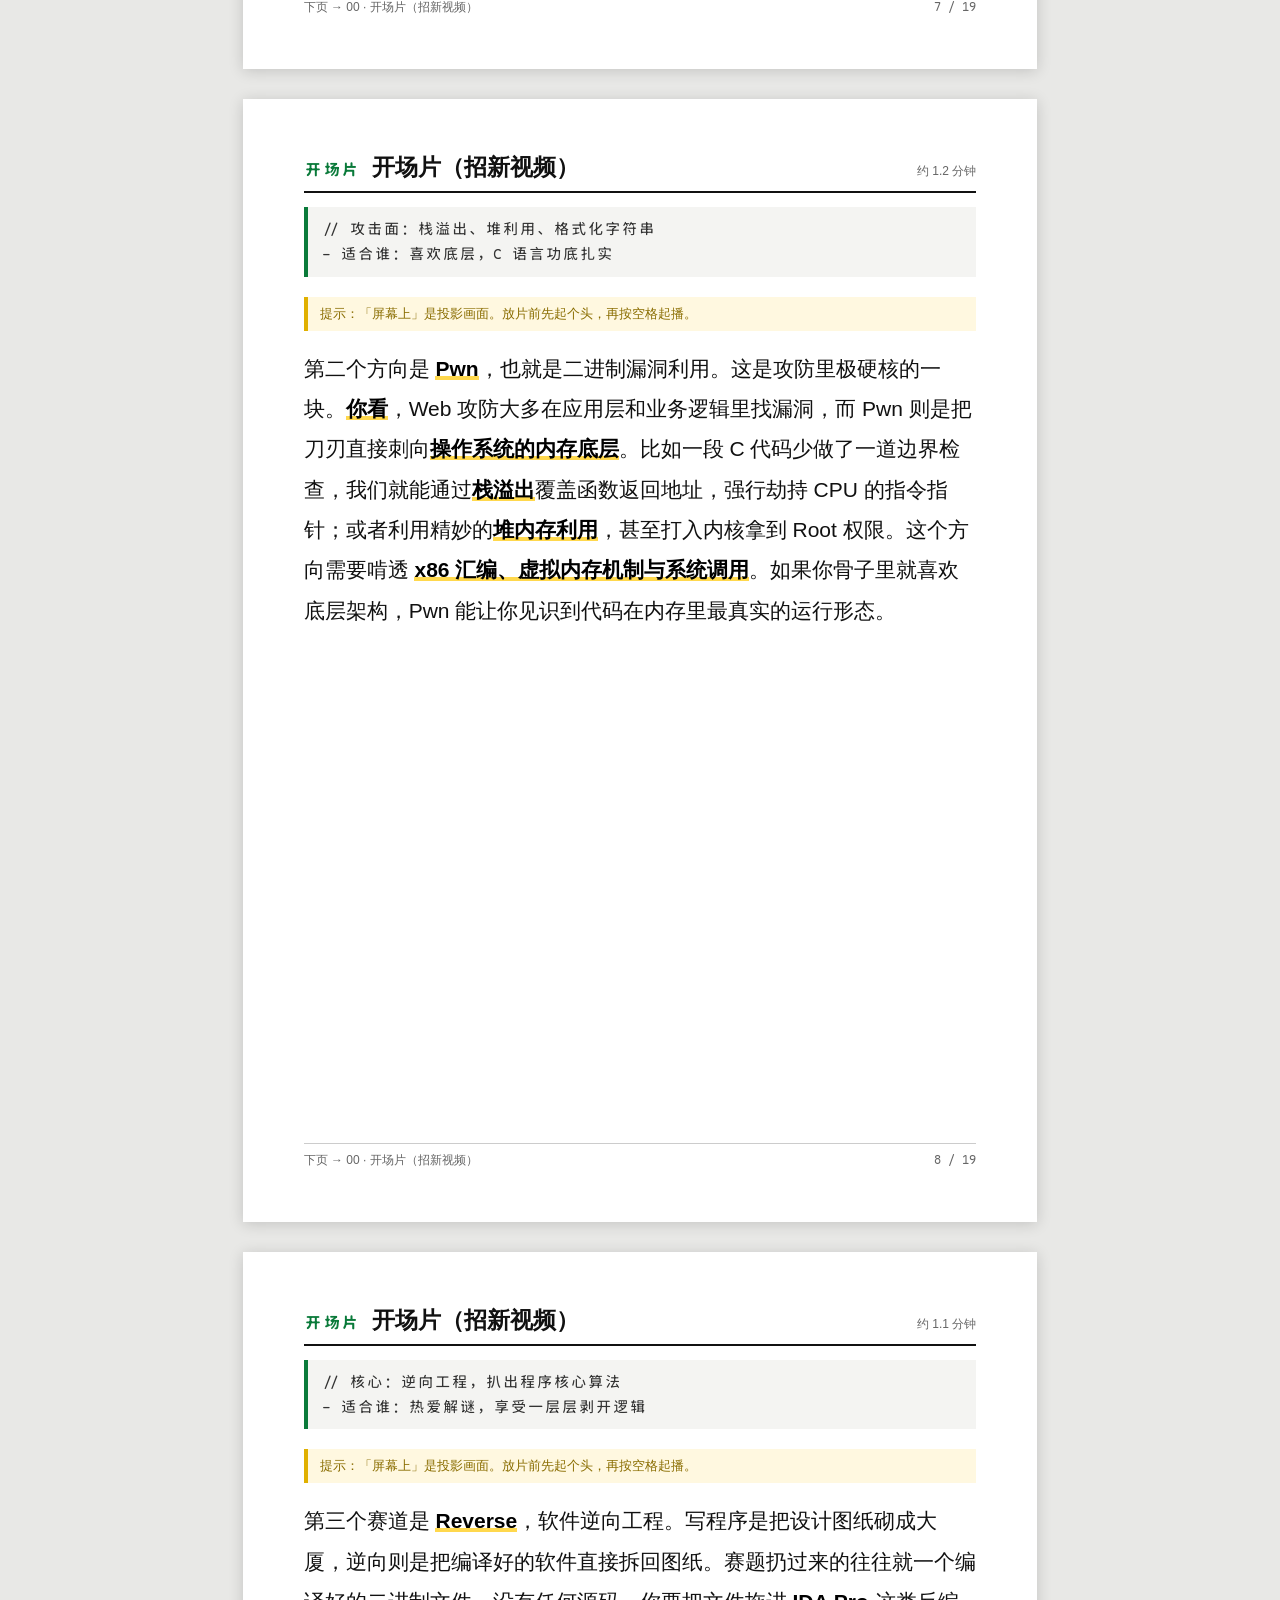
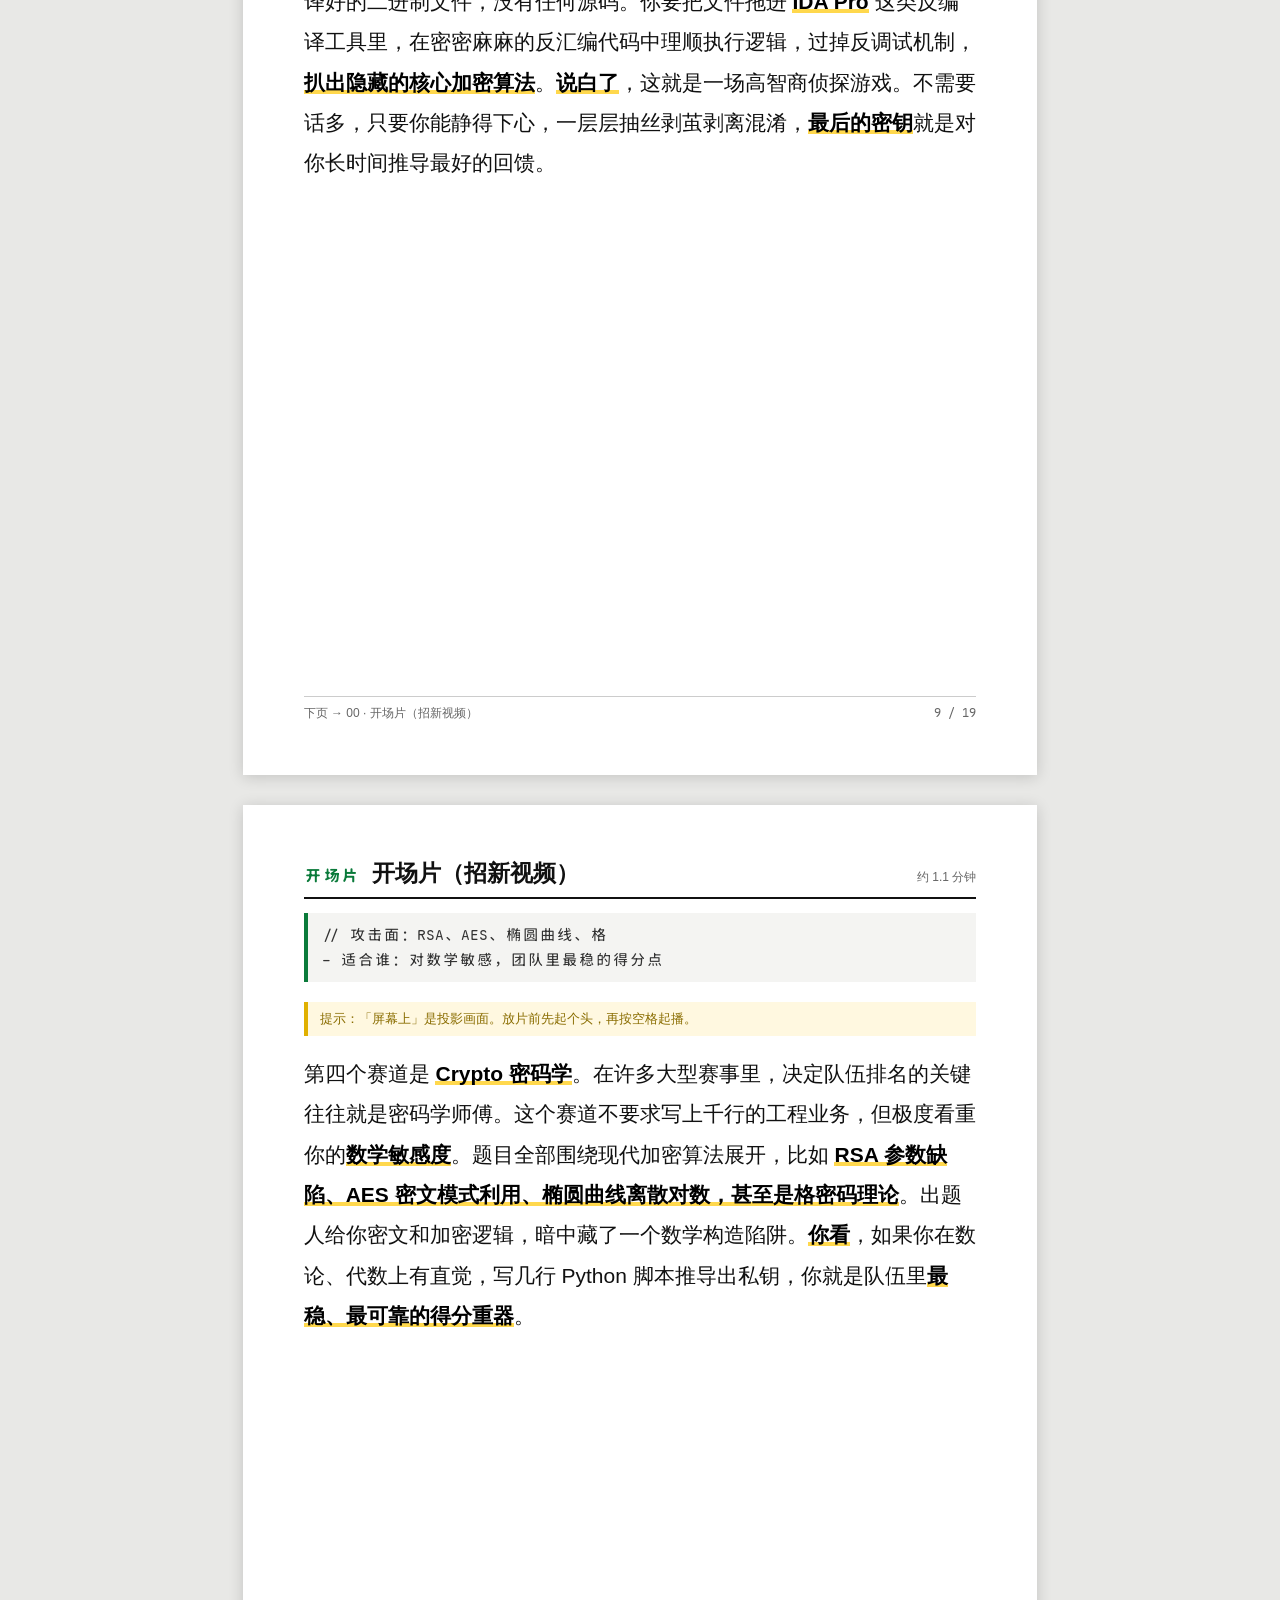
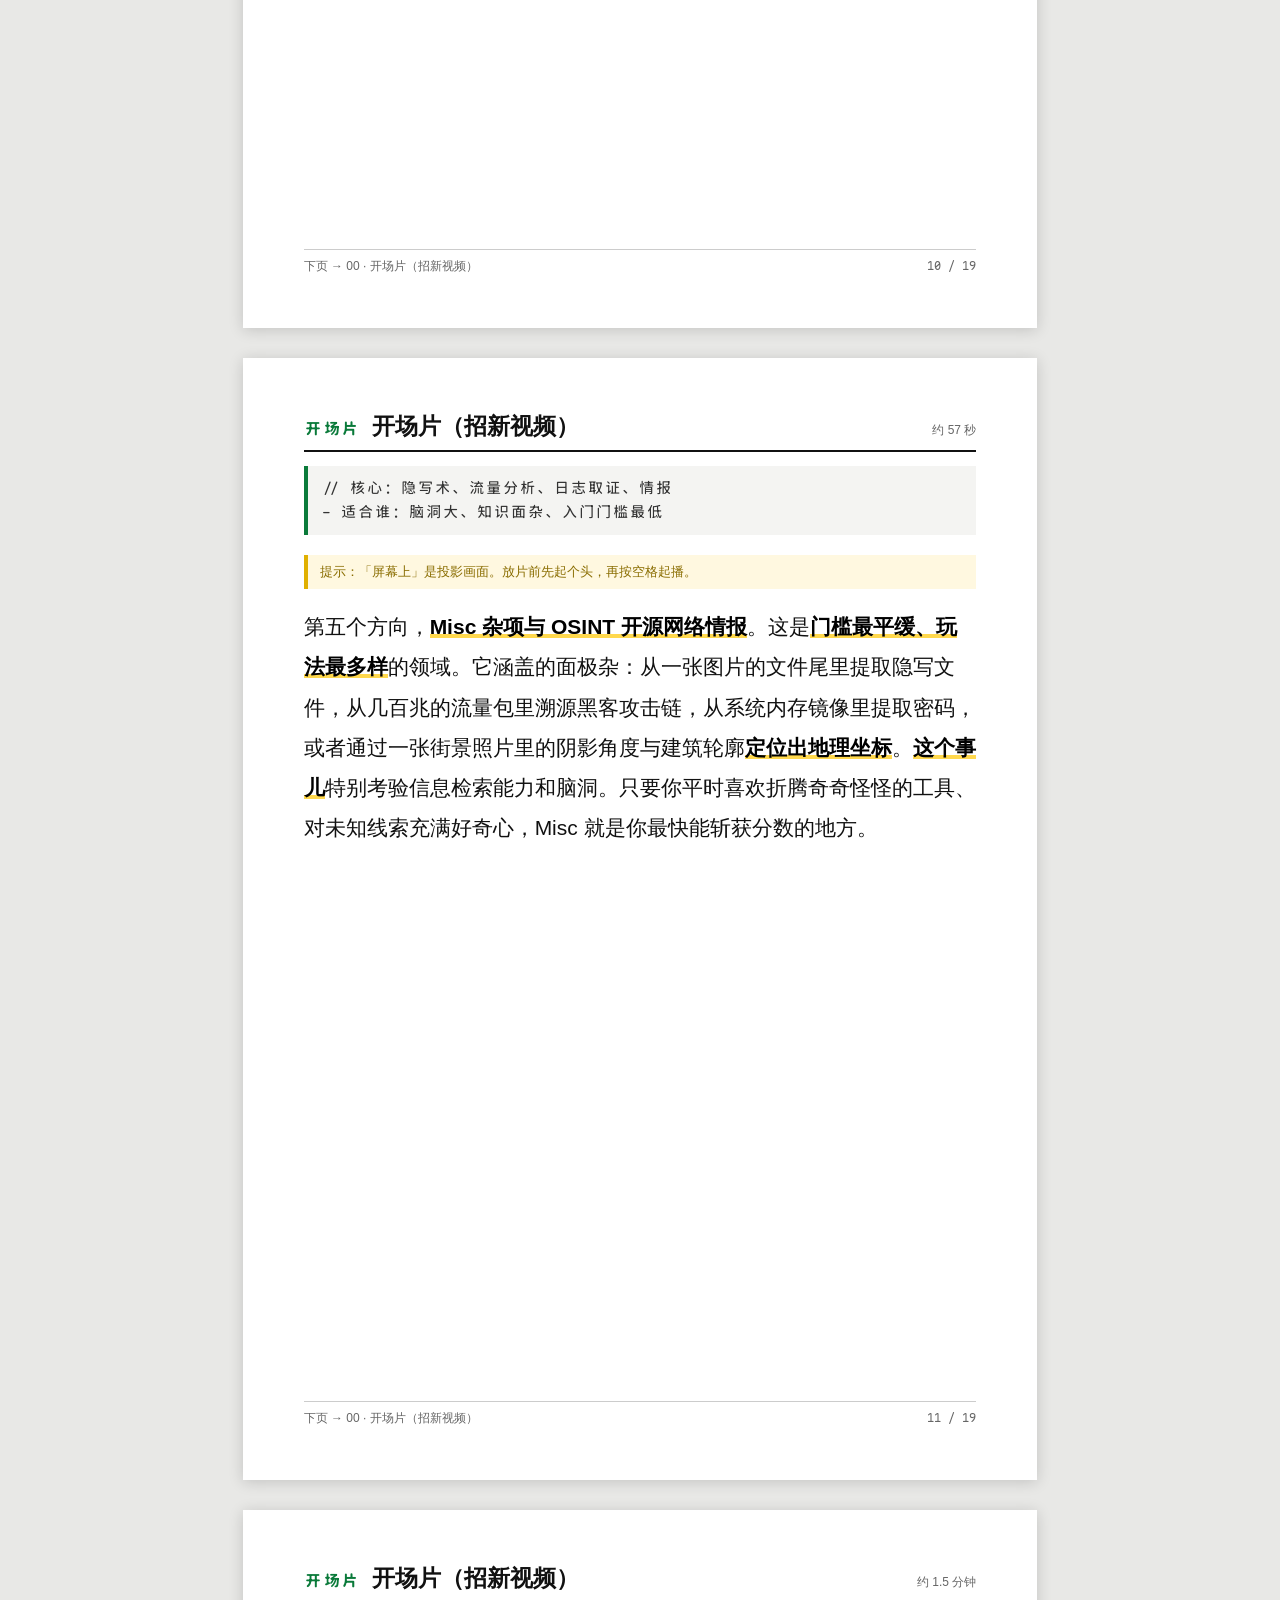
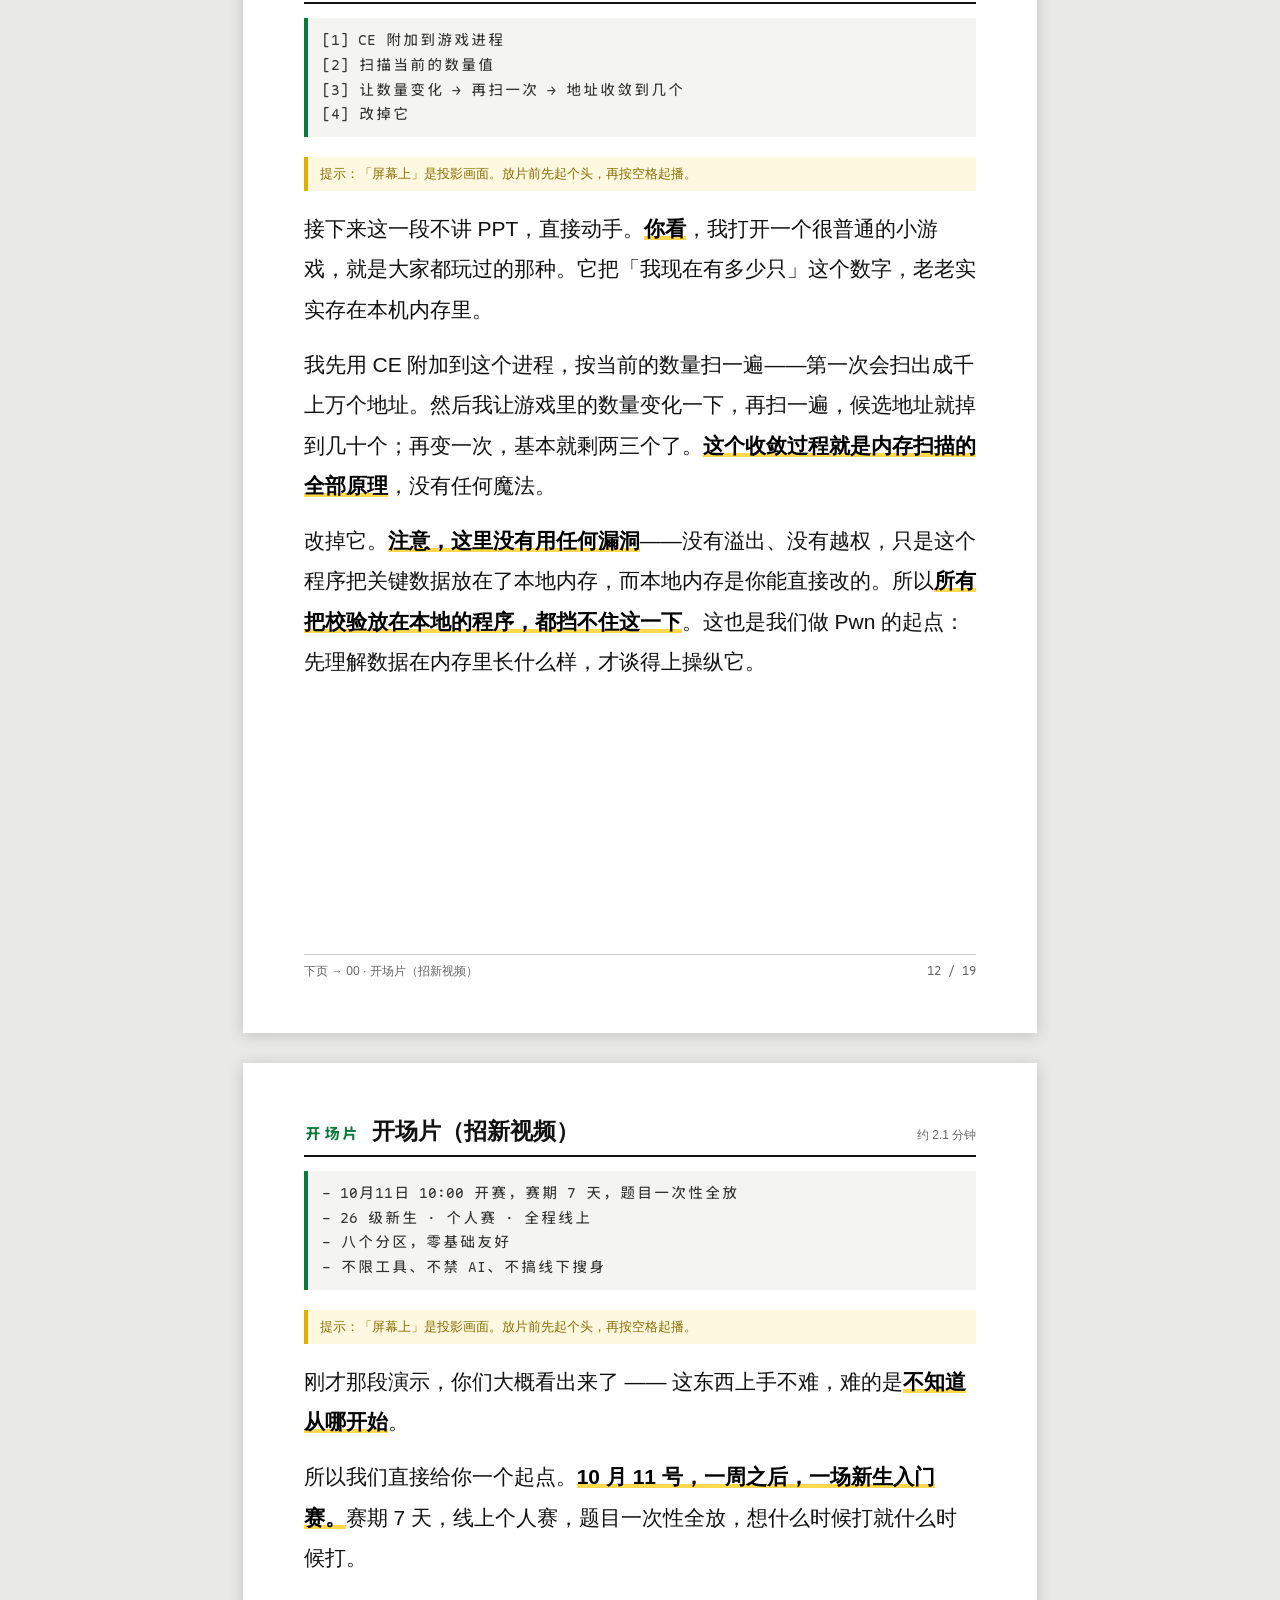
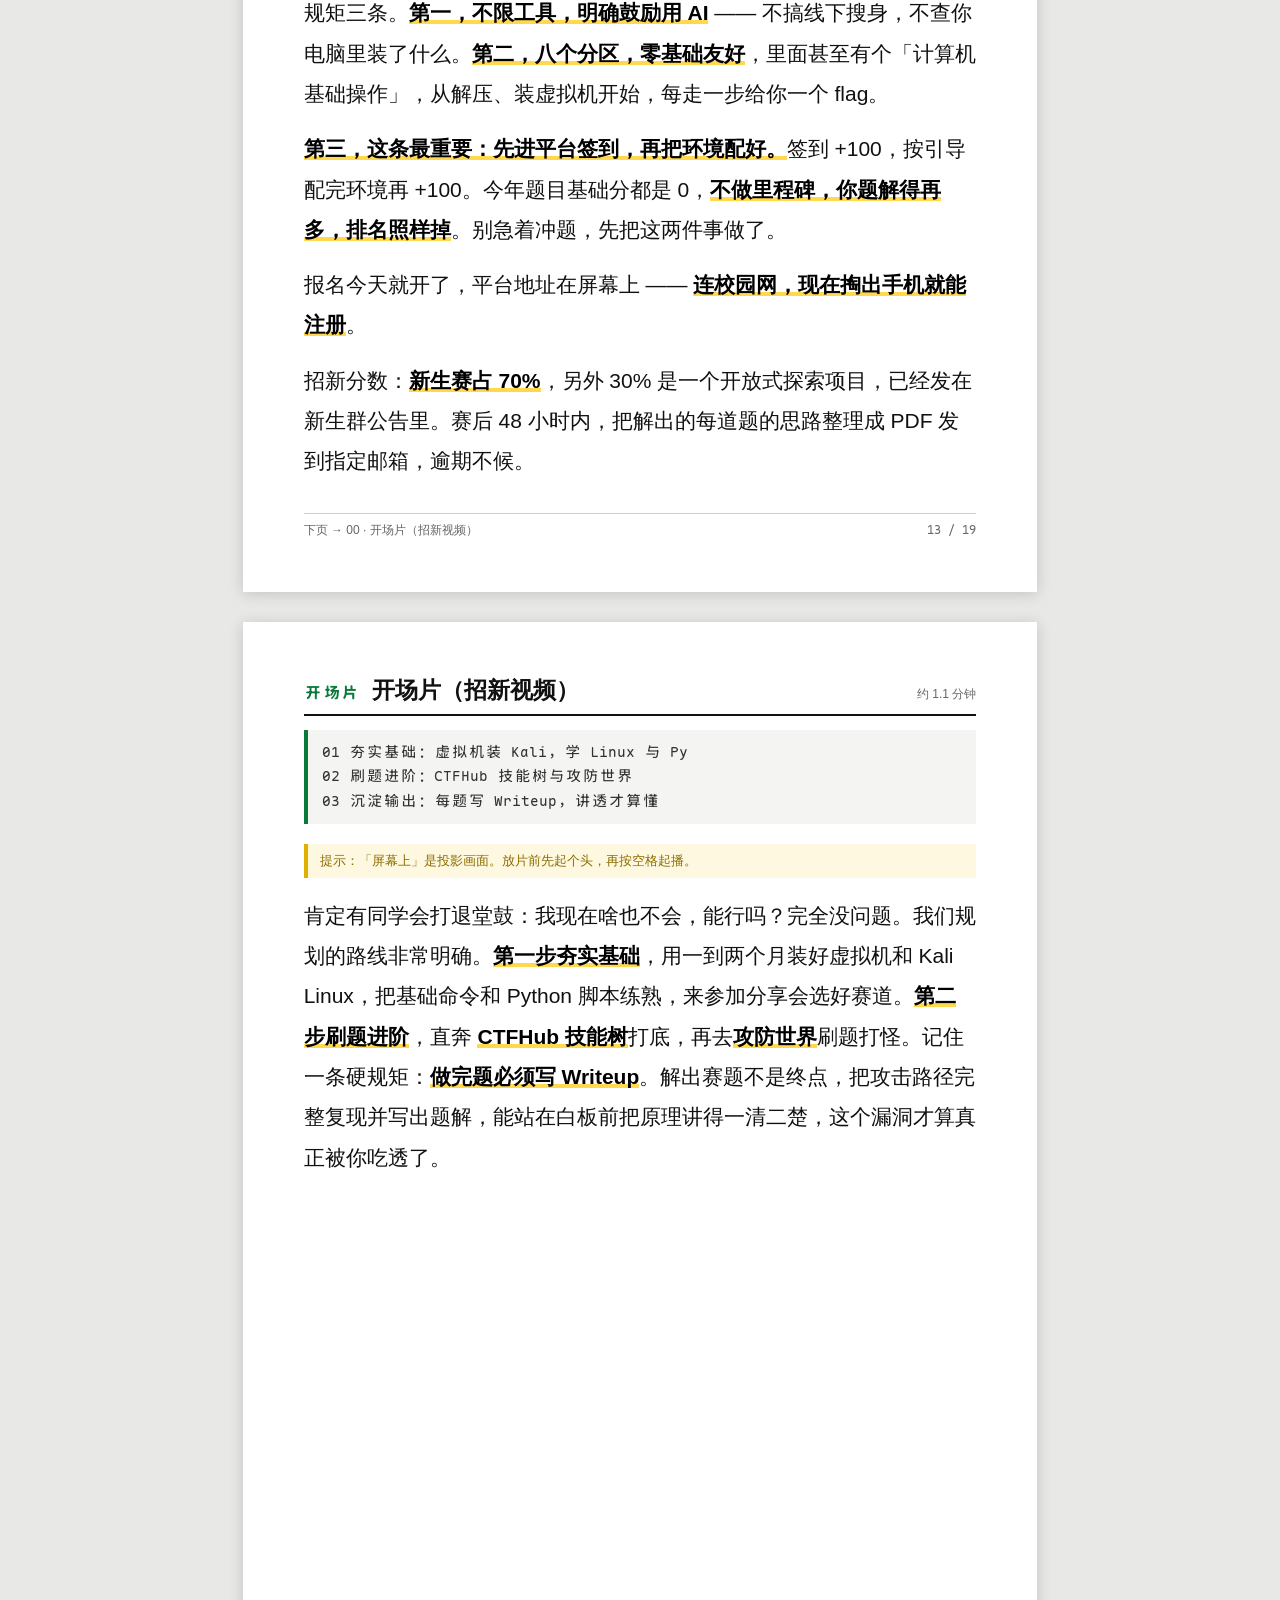
==== commit 4221bc9a: "新增「新生入门学习赛」页（12/18） 宣讲 10.8–10.9，比赛 10.11 开赛，报名 10.1 就开了 —— 宣讲当天观众就能当场注册，三天后开打。这页是全场最该出现的行动指令， 之前 de" ====
--- a/讲稿-打印版.html
+++ b/讲稿-打印版.html
@@ -85,8 +85,8 @@
 /* 「屏幕上」那块：等宽 + 淡底，跟 deck 呼应 */
 .sh-screen {
   font-family: "Maple Mono CN", Consolas, monospace;
-  font-size: 15px;
-  line-height: 1.75;
+  font-size: 14.5px;
+  line-height: 1.7;
   white-space: pre-wrap;
   background: var(--box);
   border-left: 4px solid var(--accent);
@@ -99,9 +99,9 @@
 .sh-script p {
   /* 字号给大：讲台上是低头扫一眼，不是坐着精读。
      页面留白多是正常的，那正好是现场用笔做标记的地方。 */
-  font-size: 22px;
-  line-height: 2.0;
-  margin: 0 0 18px;
+  font-size: 21px;
+  line-height: 1.92;
+  margin: 0 0 15px;
 }
 .sh-script b {
   /* 细线下划线式高亮，不是满格荧光笔。
@@ -174,15 +174,15 @@
   </div>
 
   <footer class="sh-foot">
-    <span>下页 → 01 · SLsec 网络安全实验室</span>
-    <span class="sh-page">1 / 18</span>
-  </footer>
-</section>
-
-<section class="sheet">
-  <header class="sh-head">
-    <span class="sh-num">01 / 17</span>
-    <span class="sh-title">SLsec 网络安全实验室</span>
+    <span>下页 → 00 · 开场片（招新视频）</span>
+    <span class="sh-page">1 / 19</span>
+  </footer>
+</section>
+
+<section class="sheet cover">
+  <header class="sh-head">
+    <span class="sh-num">开场片</span>
+    <span class="sh-title">开场片（招新视频）</span>
     <span class="sh-time">约 1.0 分钟</span>
   </header>
 
@@ -194,15 +194,15 @@
   </div>
 
   <footer class="sh-foot">
-    <span>下页 → 02 · 抛弃幻想，直接上手</span>
-    <span class="sh-page">2 / 18</span>
-  </footer>
-</section>
-
-<section class="sheet">
-  <header class="sh-head">
-    <span class="sh-num">02 / 17</span>
-    <span class="sh-title">抛弃幻想，直接上手</span>
+    <span>下页 → 00 · 开场片（招新视频）</span>
+    <span class="sh-page">2 / 19</span>
+  </footer>
+</section>
+
+<section class="sheet cover">
+  <header class="sh-head">
+    <span class="sh-num">开场片</span>
+    <span class="sh-title">开场片（招新视频）</span>
     <span class="sh-time">约 1.1 分钟</span>
   </header>
 
@@ -216,15 +216,15 @@
   </div>
 
   <footer class="sh-foot">
-    <span>下页 → 03 · 实验室的三大底牌</span>
-    <span class="sh-page">3 / 18</span>
-  </footer>
-</section>
-
-<section class="sheet">
-  <header class="sh-head">
-    <span class="sh-num">03 / 17</span>
-    <span class="sh-title">实验室的三大底牌</span>
+    <span>下页 → 00 · 开场片（招新视频）</span>
+    <span class="sh-page">3 / 19</span>
+  </footer>
+</section>
+
+<section class="sheet cover">
+  <header class="sh-head">
+    <span class="sh-num">开场片</span>
+    <span class="sh-title">开场片（招新视频）</span>
     <span class="sh-time">约 1.2 分钟</span>
   </header>
 
@@ -237,15 +237,15 @@
   </div>
 
   <footer class="sh-foot">
-    <span>下页 → 04 · 我们的日常工作流</span>
-    <span class="sh-page">4 / 18</span>
-  </footer>
-</section>
-
-<section class="sheet">
-  <header class="sh-head">
-    <span class="sh-num">04 / 17</span>
-    <span class="sh-title">我们的日常工作流</span>
+    <span>下页 → 00 · 开场片（招新视频）</span>
+    <span class="sh-page">4 / 19</span>
+  </footer>
+</section>
+
+<section class="sheet cover">
+  <header class="sh-head">
+    <span class="sh-num">开场片</span>
+    <span class="sh-title">开场片（招新视频）</span>
     <span class="sh-time">约 1.1 分钟</span>
   </header>
 
@@ -258,15 +258,15 @@
   </div>
 
   <footer class="sh-foot">
-    <span>下页 → 05 · 五大赛道：找准入口</span>
-    <span class="sh-page">5 / 18</span>
-  </footer>
-</section>
-
-<section class="sheet">
-  <header class="sh-head">
-    <span class="sh-num">05 / 17</span>
-    <span class="sh-title">五大赛道：找准入口</span>
+    <span>下页 → 00 · 开场片（招新视频）</span>
+    <span class="sh-page">5 / 19</span>
+  </footer>
+</section>
+
+<section class="sheet cover">
+  <header class="sh-head">
+    <span class="sh-num">开场片</span>
+    <span class="sh-title">开场片（招新视频）</span>
     <span class="sh-time">约 1.1 分钟</span>
   </header>
 
@@ -281,15 +281,15 @@
   </div>
 
   <footer class="sh-foot">
-    <span>下页 → 06 · Web 安全</span>
-    <span class="sh-page">6 / 18</span>
-  </footer>
-</section>
-
-<section class="sheet">
-  <header class="sh-head">
-    <span class="sh-num">06 / 17</span>
-    <span class="sh-title">Web 安全</span>
+    <span>下页 → 00 · 开场片（招新视频）</span>
+    <span class="sh-page">6 / 19</span>
+  </footer>
+</section>
+
+<section class="sheet cover">
+  <header class="sh-head">
+    <span class="sh-num">开场片</span>
+    <span class="sh-title">开场片（招新视频）</span>
     <span class="sh-time">约 1.0 分钟</span>
   </header>
 
@@ -301,15 +301,15 @@
   </div>
 
   <footer class="sh-foot">
-    <span>下页 → 07 · Pwn</span>
-    <span class="sh-page">7 / 18</span>
-  </footer>
-</section>
-
-<section class="sheet">
-  <header class="sh-head">
-    <span class="sh-num">07 / 17</span>
-    <span class="sh-title">Pwn</span>
+    <span>下页 → 00 · 开场片（招新视频）</span>
+    <span class="sh-page">7 / 19</span>
+  </footer>
+</section>
+
+<section class="sheet cover">
+  <header class="sh-head">
+    <span class="sh-num">开场片</span>
+    <span class="sh-title">开场片（招新视频）</span>
     <span class="sh-time">约 1.2 分钟</span>
   </header>
 
@@ -321,15 +321,15 @@
   </div>
 
   <footer class="sh-foot">
-    <span>下页 → 08 · Reverse</span>
-    <span class="sh-page">8 / 18</span>
-  </footer>
-</section>
-
-<section class="sheet">
-  <header class="sh-head">
-    <span class="sh-num">08 / 17</span>
-    <span class="sh-title">Reverse</span>
+    <span>下页 → 00 · 开场片（招新视频）</span>
+    <span class="sh-page">8 / 19</span>
+  </footer>
+</section>
+
+<section class="sheet cover">
+  <header class="sh-head">
+    <span class="sh-num">开场片</span>
+    <span class="sh-title">开场片（招新视频）</span>
     <span class="sh-time">约 1.1 分钟</span>
   </header>
 
@@ -341,15 +341,15 @@
   </div>
 
   <footer class="sh-foot">
-    <span>下页 → 09 · Crypto</span>
-    <span class="sh-page">9 / 18</span>
-  </footer>
-</section>
-
-<section class="sheet">
-  <header class="sh-head">
-    <span class="sh-num">09 / 17</span>
-    <span class="sh-title">Crypto</span>
+    <span>下页 → 00 · 开场片（招新视频）</span>
+    <span class="sh-page">9 / 19</span>
+  </footer>
+</section>
+
+<section class="sheet cover">
+  <header class="sh-head">
+    <span class="sh-num">开场片</span>
+    <span class="sh-title">开场片（招新视频）</span>
     <span class="sh-time">约 1.1 分钟</span>
   </header>
 
@@ -361,15 +361,15 @@
   </div>
 
   <footer class="sh-foot">
-    <span>下页 → 10 · Misc &amp; OSINT</span>
-    <span class="sh-page">10 / 18</span>
-  </footer>
-</section>
-
-<section class="sheet">
-  <header class="sh-head">
-    <span class="sh-num">10 / 17</span>
-    <span class="sh-title">Misc &amp; OSINT</span>
+    <span>下页 → 00 · 开场片（招新视频）</span>
+    <span class="sh-page">10 / 19</span>
+  </footer>
+</section>
+
+<section class="sheet cover">
+  <header class="sh-head">
+    <span class="sh-num">开场片</span>
+    <span class="sh-title">开场片（招新视频）</span>
     <span class="sh-time">约 57 秒</span>
   </header>
 
@@ -381,15 +381,15 @@
   </div>
 
   <footer class="sh-foot">
-    <span>下页 → 11 · 现场演示：内存里改一个数</span>
-    <span class="sh-page">11 / 18</span>
-  </footer>
-</section>
-
-<section class="sheet">
-  <header class="sh-head">
-    <span class="sh-num">11 / 17</span>
-    <span class="sh-title">现场演示：内存里改一个数</span>
+    <span>下页 → 00 · 开场片（招新视频）</span>
+    <span class="sh-page">11 / 19</span>
+  </footer>
+</section>
+
+<section class="sheet cover">
+  <header class="sh-head">
+    <span class="sh-num">开场片</span>
+    <span class="sh-title">开场片（招新视频）</span>
     <span class="sh-time">约 1.5 分钟</span>
   </header>
 
@@ -405,15 +405,42 @@
   </div>
 
   <footer class="sh-foot">
-    <span>下页 → 12 · 上车路线：从零到第一步</span>
-    <span class="sh-page">12 / 18</span>
-  </footer>
-</section>
-
-<section class="sheet">
-  <header class="sh-head">
-    <span class="sh-num">12 / 17</span>
-    <span class="sh-title">上车路线：从零到第一步</span>
+    <span>下页 → 00 · 开场片（招新视频）</span>
+    <span class="sh-page">12 / 19</span>
+  </footer>
+</section>
+
+<section class="sheet cover">
+  <header class="sh-head">
+    <span class="sh-num">开场片</span>
+    <span class="sh-title">开场片（招新视频）</span>
+    <span class="sh-time">约 2.1 分钟</span>
+  </header>
+
+  <pre class="sh-screen">- 10月11日 10:00 开赛，赛期 7 天，题目一次性全放
+- 26 级新生 · 个人赛 · 全程线上
+- 八个分区，零基础友好
+- 不限工具、不禁 AI、不搞线下搜身</pre>
+
+  <div class="sh-script">
+    <p>刚才那段演示，你们大概看出来了 —— 这东西上手不难，难的是<b>不知道从哪开始</b>。</p>
+<p>所以我们直接给你一个起点。<b>10 月 11 号，一周之后，一场新生入门赛。</b>赛期 7 天，线上个人赛，题目一次性全放，想什么时候打就什么时候打。</p>
+<p>规矩三条。<b>第一，不限工具，明确鼓励用 AI</b> —— 不搞线下搜身，不查你电脑里装了什么。<b>第二，八个分区，零基础友好</b>，里面甚至有个「计算机基础操作」，从解压、装虚拟机开始，每走一步给你一个 flag。</p>
+<p><b>第三，这条最重要：先进平台签到，再把环境配好。</b>签到 +100，按引导配完环境再 +100。今年题目基础分都是 0，<b>不做里程碑，你题解得再多，排名照样掉</b>。别急着冲题，先把这两件事做了。</p>
+<p>报名今天就开了，平台地址在屏幕上 —— <b>连校园网，现在掏出手机就能注册</b>。</p>
+<p>招新分数：<b>新生赛占 70%</b>，另外 30% 是一个开放式探索项目，已经发在新生群公告里。赛后 48 小时内，把解出的每道题的思路整理成 PDF 发到指定邮箱，逾期不候。</p>
+  </div>
+
+  <footer class="sh-foot">
+    <span>下页 → 00 · 开场片（招新视频）</span>
+    <span class="sh-page">13 / 19</span>
+  </footer>
+</section>
+
+<section class="sheet cover">
+  <header class="sh-head">
+    <span class="sh-num">开场片</span>
+    <span class="sh-title">开场片（招新视频）</span>
     <span class="sh-time">约 1.1 分钟</span>
   </header>
 
@@ -426,15 +453,15 @@
   </div>
 
   <footer class="sh-foot">
-    <span>下页 → 13 · 擂台见：公费出征主流赛场</span>
-    <span class="sh-page">13 / 18</span>
-  </footer>
-</section>
-
-<section class="sheet">
-  <header class="sh-head">
-    <span class="sh-num">13 / 17</span>
-    <span class="sh-title">擂台见：公费出征主流赛场</span>
+    <span>下页 → 00 · 开场片（招新视频）</span>
+    <span class="sh-page">14 / 19</span>
+  </footer>
+</section>
+
+<section class="sheet cover">
+  <header class="sh-head">
+    <span class="sh-num">开场片</span>
+    <span class="sh-title">开场片（招新视频）</span>
     <span class="sh-time">约 1.1 分钟</span>
   </header>
 
@@ -447,15 +474,15 @@
   </div>
 
   <footer class="sh-foot">
-    <span>下页 → 14 · 接入终端</span>
-    <span class="sh-page">14 / 18</span>
-  </footer>
-</section>
-
-<section class="sheet">
-  <header class="sh-head">
-    <span class="sh-num">14 / 17</span>
-    <span class="sh-title">接入终端</span>
+    <span>下页 → 00 · 开场片（招新视频）</span>
+    <span class="sh-page">15 / 19</span>
+  </footer>
+</section>
+
+<section class="sheet cover">
+  <header class="sh-head">
+    <span class="sh-num">开场片</span>
+    <span class="sh-title">开场片（招新视频）</span>
     <span class="sh-time">约 1.2 分钟</span>
   </header>
 
@@ -471,15 +498,15 @@
   </div>
 
   <footer class="sh-foot">
-    <span>下页 → 15 · 你的第一个 flag</span>
-    <span class="sh-page">15 / 18</span>
-  </footer>
-</section>
-
-<section class="sheet">
-  <header class="sh-head">
-    <span class="sh-num">15 / 17</span>
-    <span class="sh-title">你的第一个 flag</span>
+    <span>下页 → 00 · 开场片（招新视频）</span>
+    <span class="sh-page">16 / 19</span>
+  </footer>
+</section>
+
+<section class="sheet cover">
+  <header class="sh-head">
+    <span class="sh-num">开场片</span>
+    <span class="sh-title">开场片（招新视频）</span>
     <span class="sh-time">约 56 秒</span>
   </header>
 
@@ -492,20 +519,19 @@
   </div>
 
   <footer class="sh-foot">
-    <span>下页 → 16 · 我们说自己开源，源码在这儿</span>
-    <span class="sh-page">16 / 18</span>
-  </footer>
-</section>
-
-<section class="sheet">
-  <header class="sh-head">
-    <span class="sh-num">16 / 17</span>
-    <span class="sh-title">我们说自己开源，源码在这儿</span>
+    <span>下页 → 00 · 开场片（招新视频）</span>
+    <span class="sh-page">17 / 19</span>
+  </footer>
+</section>
+
+<section class="sheet cover">
+  <header class="sh-head">
+    <span class="sh-num">开场片</span>
+    <span class="sh-title">开场片（招新视频）</span>
     <span class="sh-time">约 1.4 分钟</span>
   </header>
 
-  <pre class="sh-screen">[ 01 ] slsec-recruit-2026   github.com/kanaD3-Chan/slsec-recruit-2026   AGPL-3.0
-[ 02 ] slsec-recruit-video  github.com/kanaD3-Chan/slsec-recruit-video  AGPL-3.0</pre>
+  
 
   <div class="sh-script">
     <p>前面讲了那么多实验室怎么开源，<b>这一页不是再说一遍，是给凭证</b>。屏幕上这两个地址，现在就可以打开。</p>
@@ -516,15 +542,15 @@
   </div>
 
   <footer class="sh-foot">
-    <span>下页 → 17 · 拒绝填鸭 只敬真知</span>
-    <span class="sh-page">17 / 18</span>
-  </footer>
-</section>
-
-<section class="sheet">
-  <header class="sh-head">
-    <span class="sh-num">17 / 17</span>
-    <span class="sh-title">拒绝填鸭 只敬真知</span>
+    <span>下页 → 00 · 开场片（招新视频）</span>
+    <span class="sh-page">18 / 19</span>
+  </footer>
+</section>
+
+<section class="sheet cover">
+  <header class="sh-head">
+    <span class="sh-num">开场片</span>
+    <span class="sh-title">开场片（招新视频）</span>
     <span class="sh-time">约 1.9 分钟</span>
   </header>
 
@@ -540,7 +566,7 @@
 
   <footer class="sh-foot">
     <span>全篇结束</span>
-    <span class="sh-page">18 / 18</span>
+    <span class="sh-page">19 / 19</span>
   </footer>
 </section>
 </body>
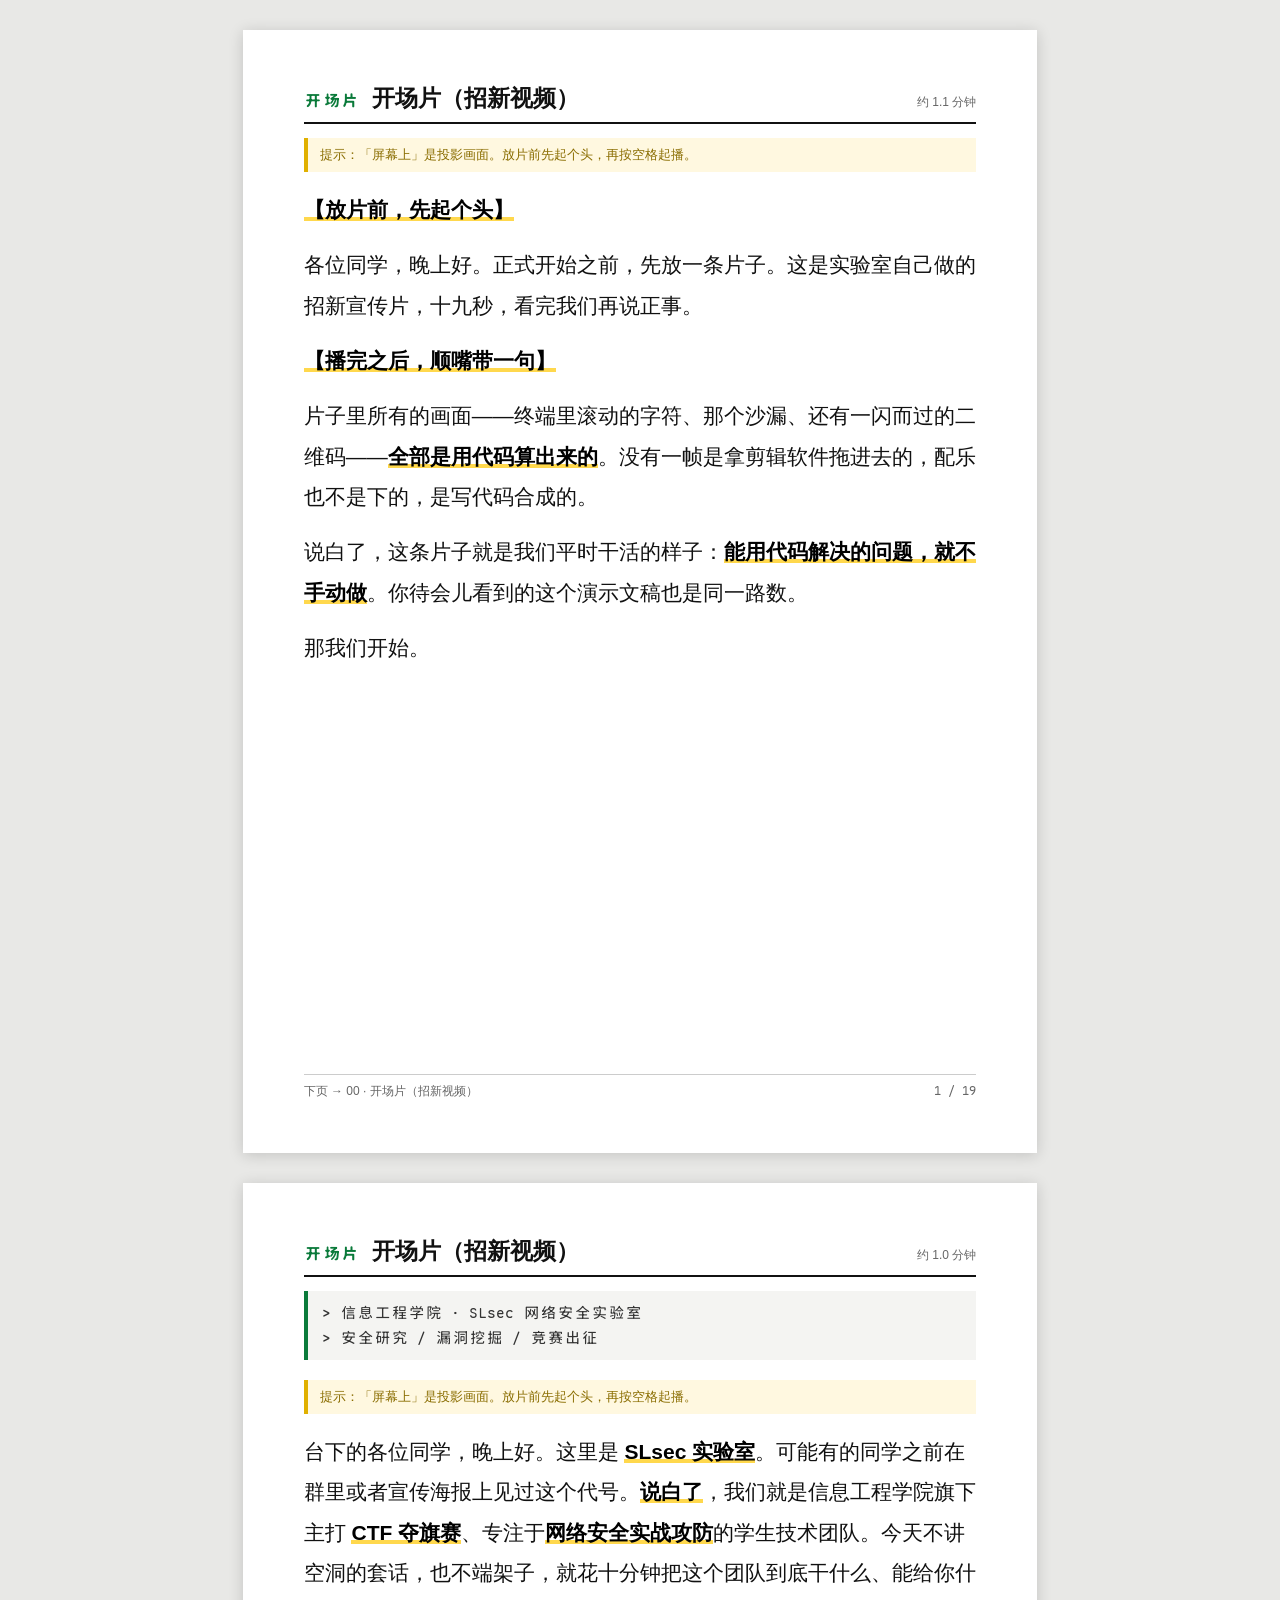
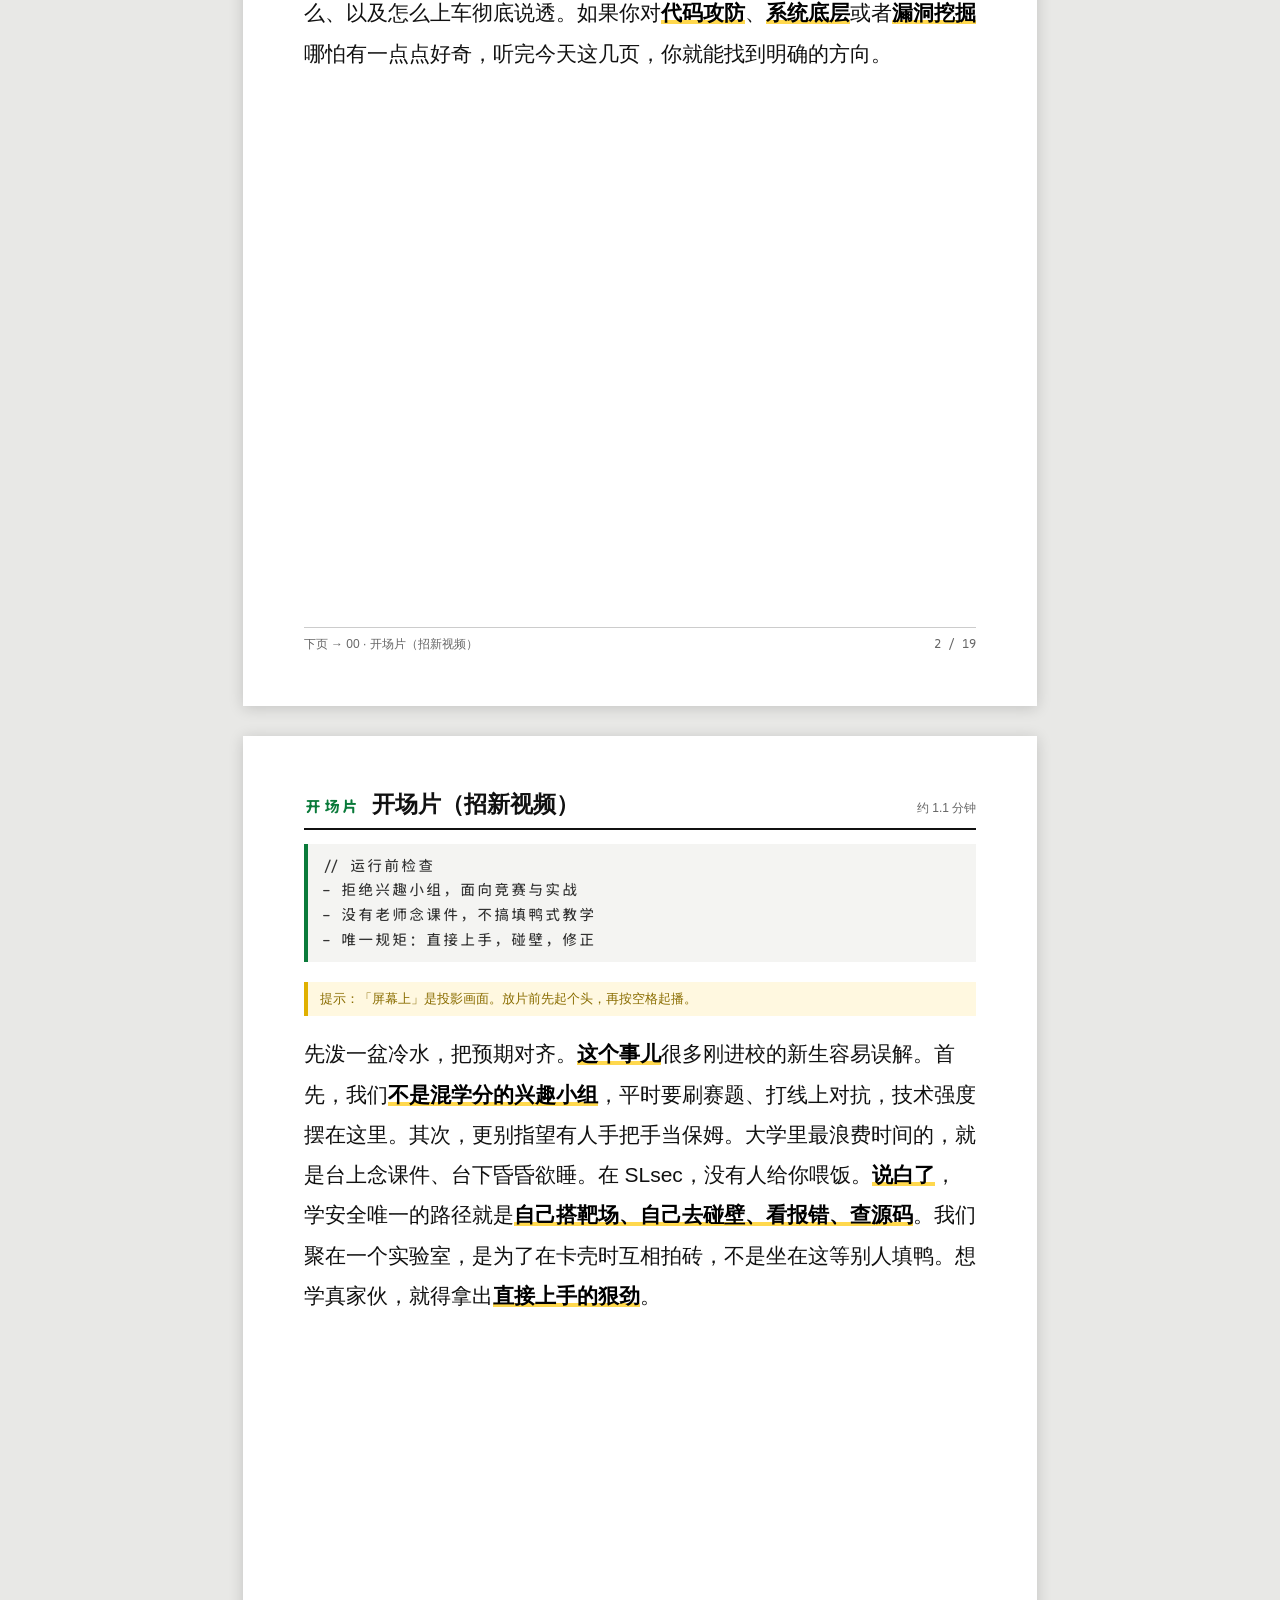
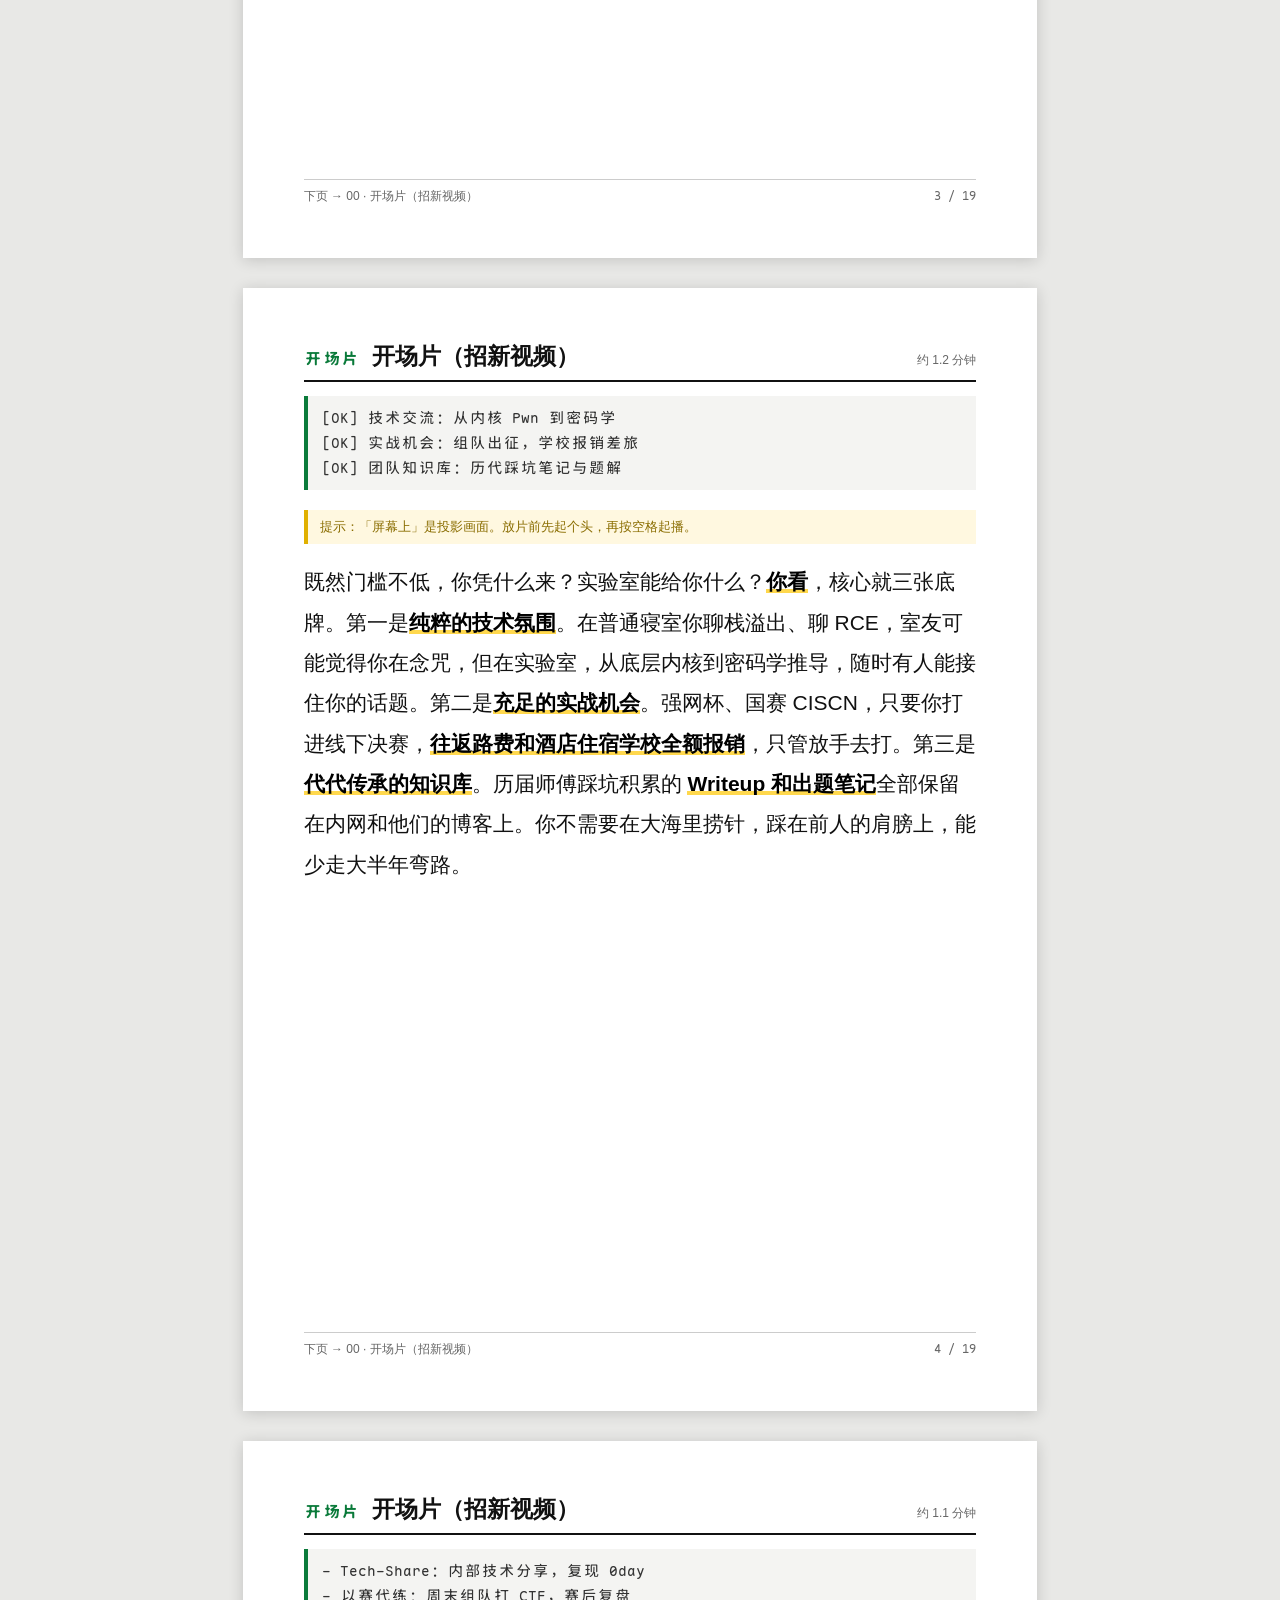
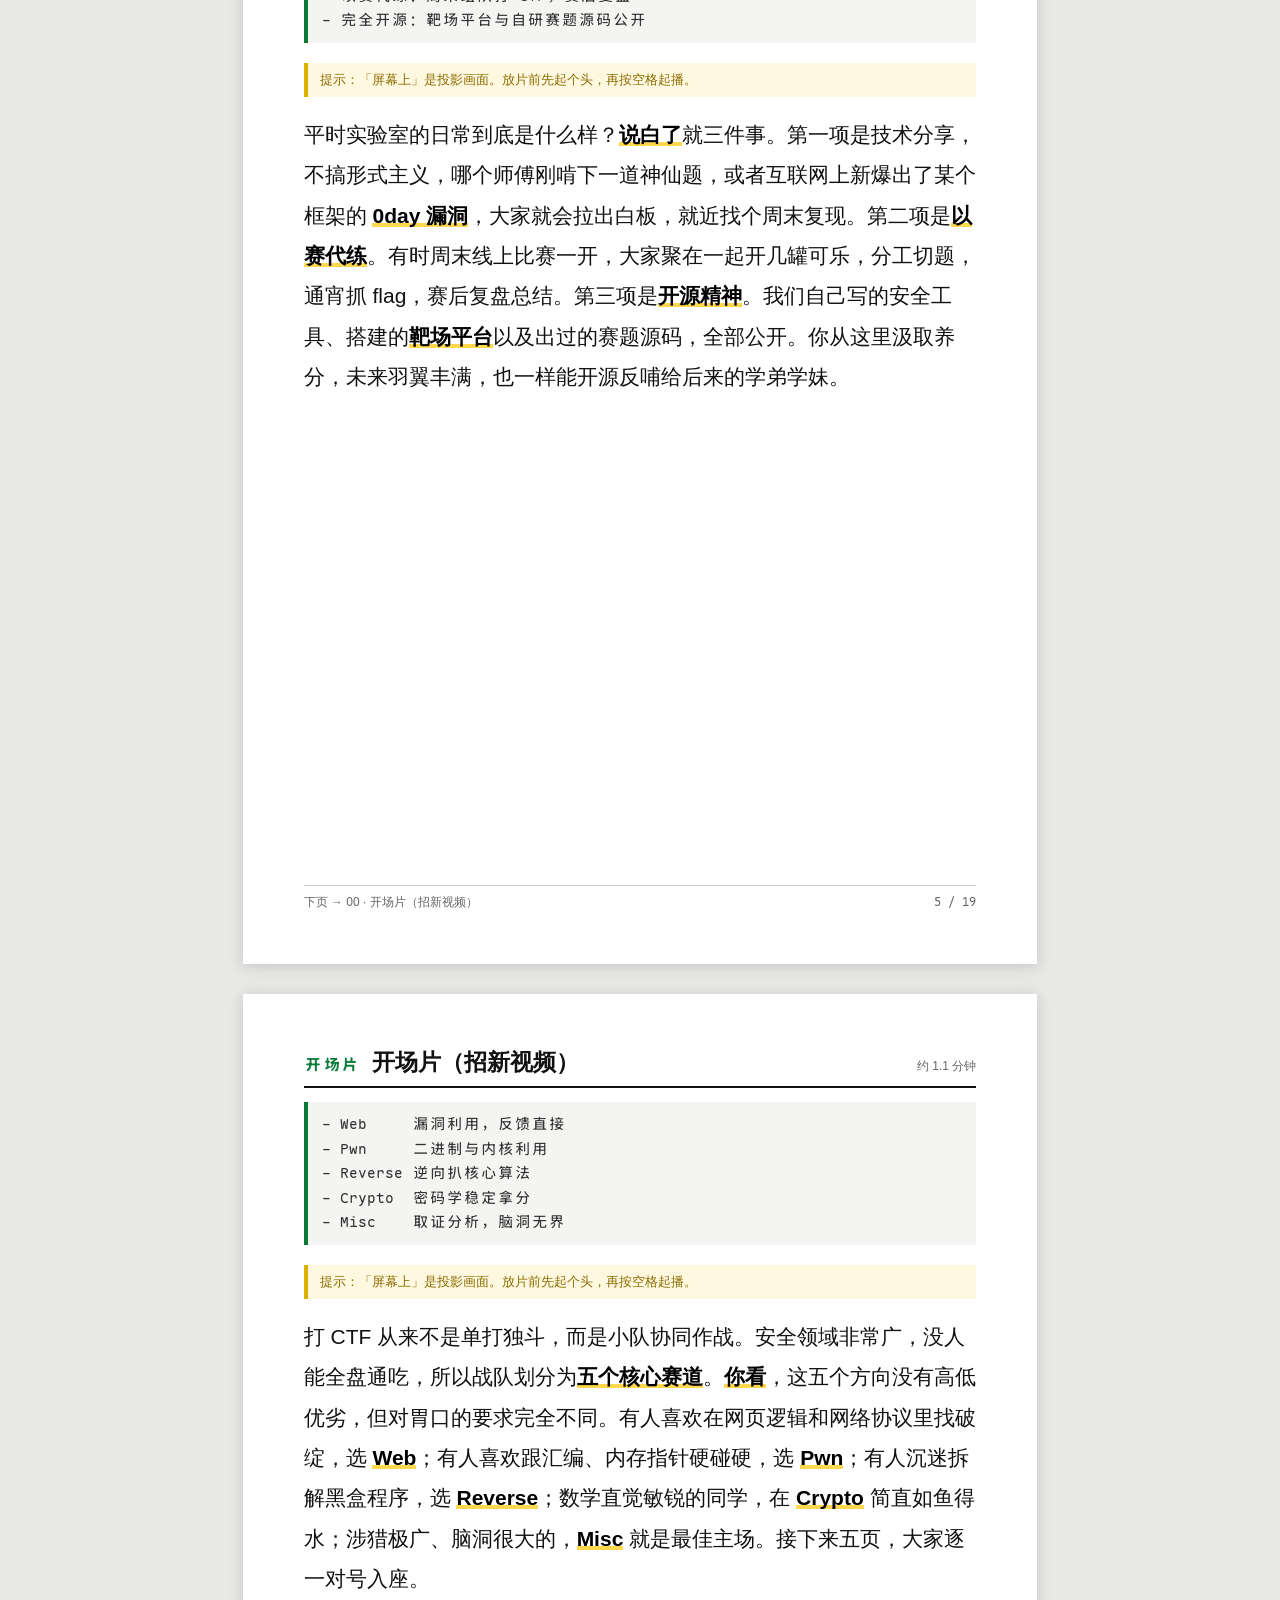
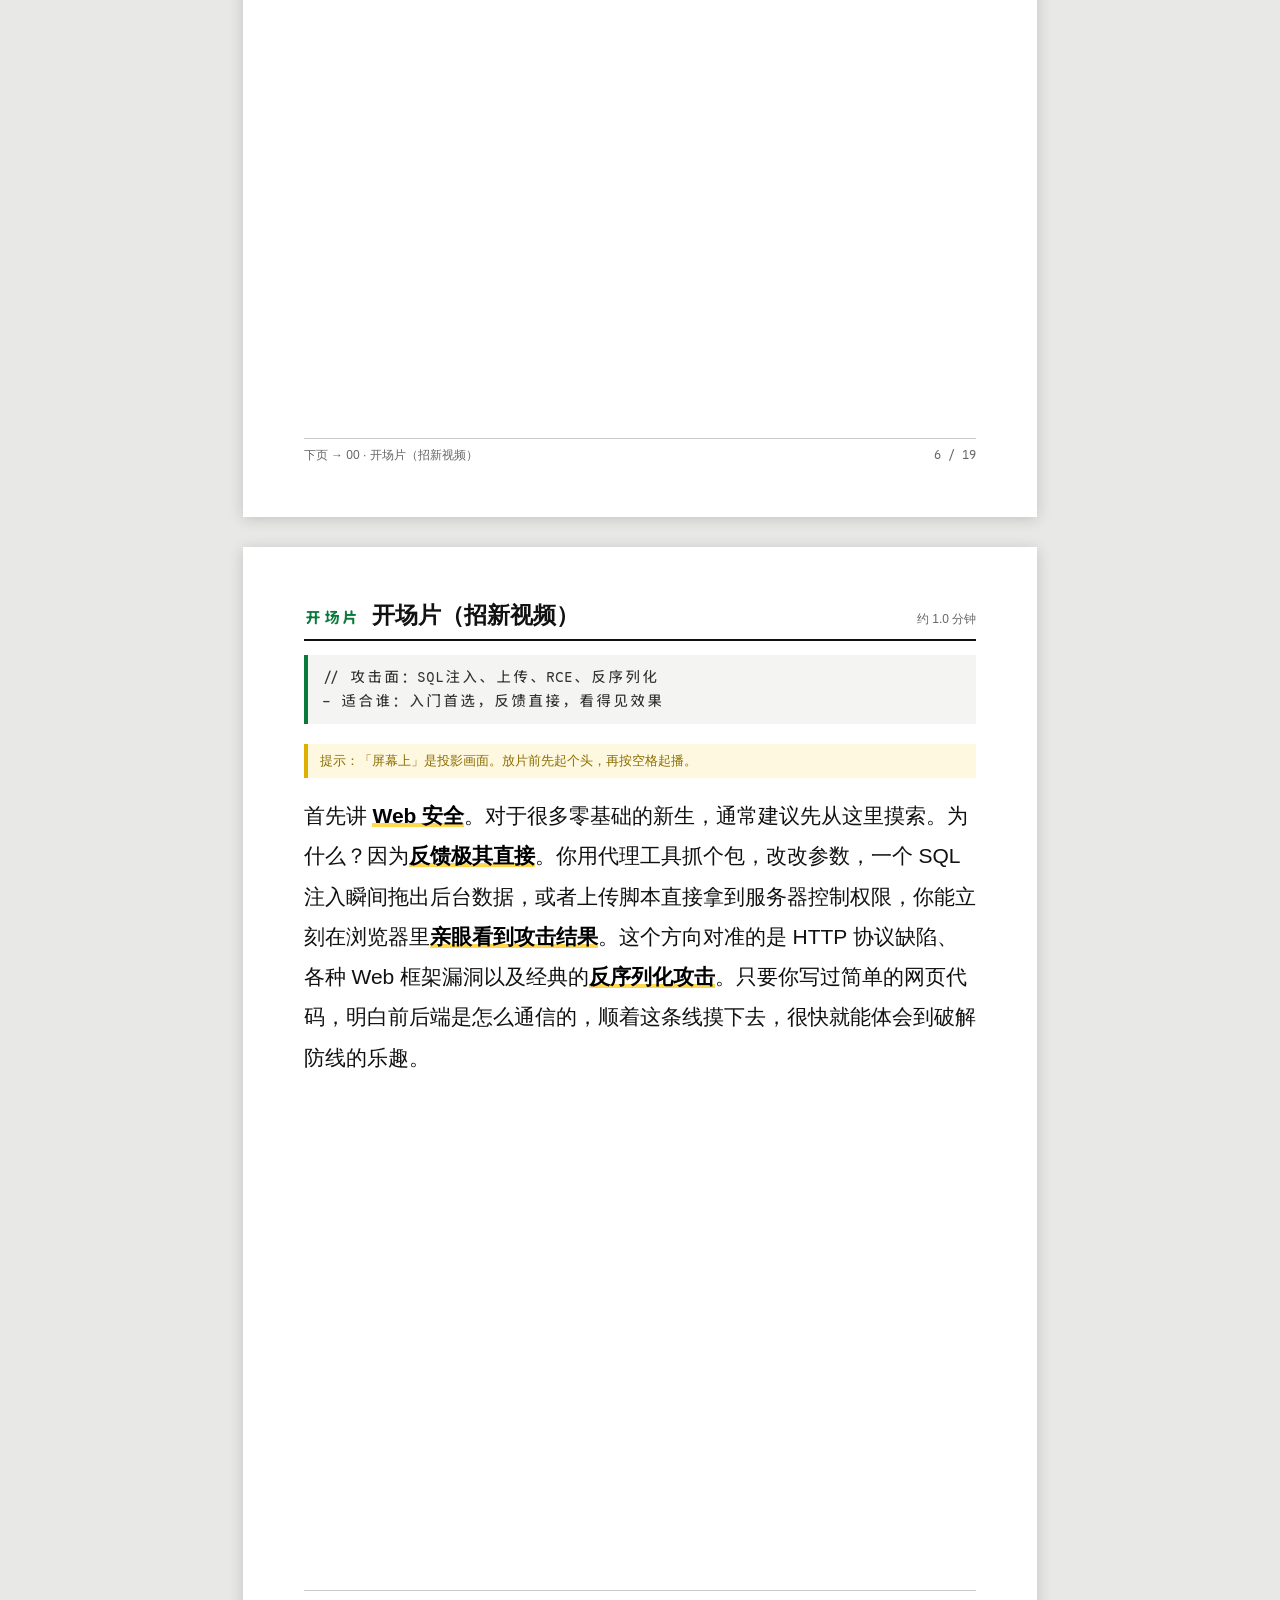
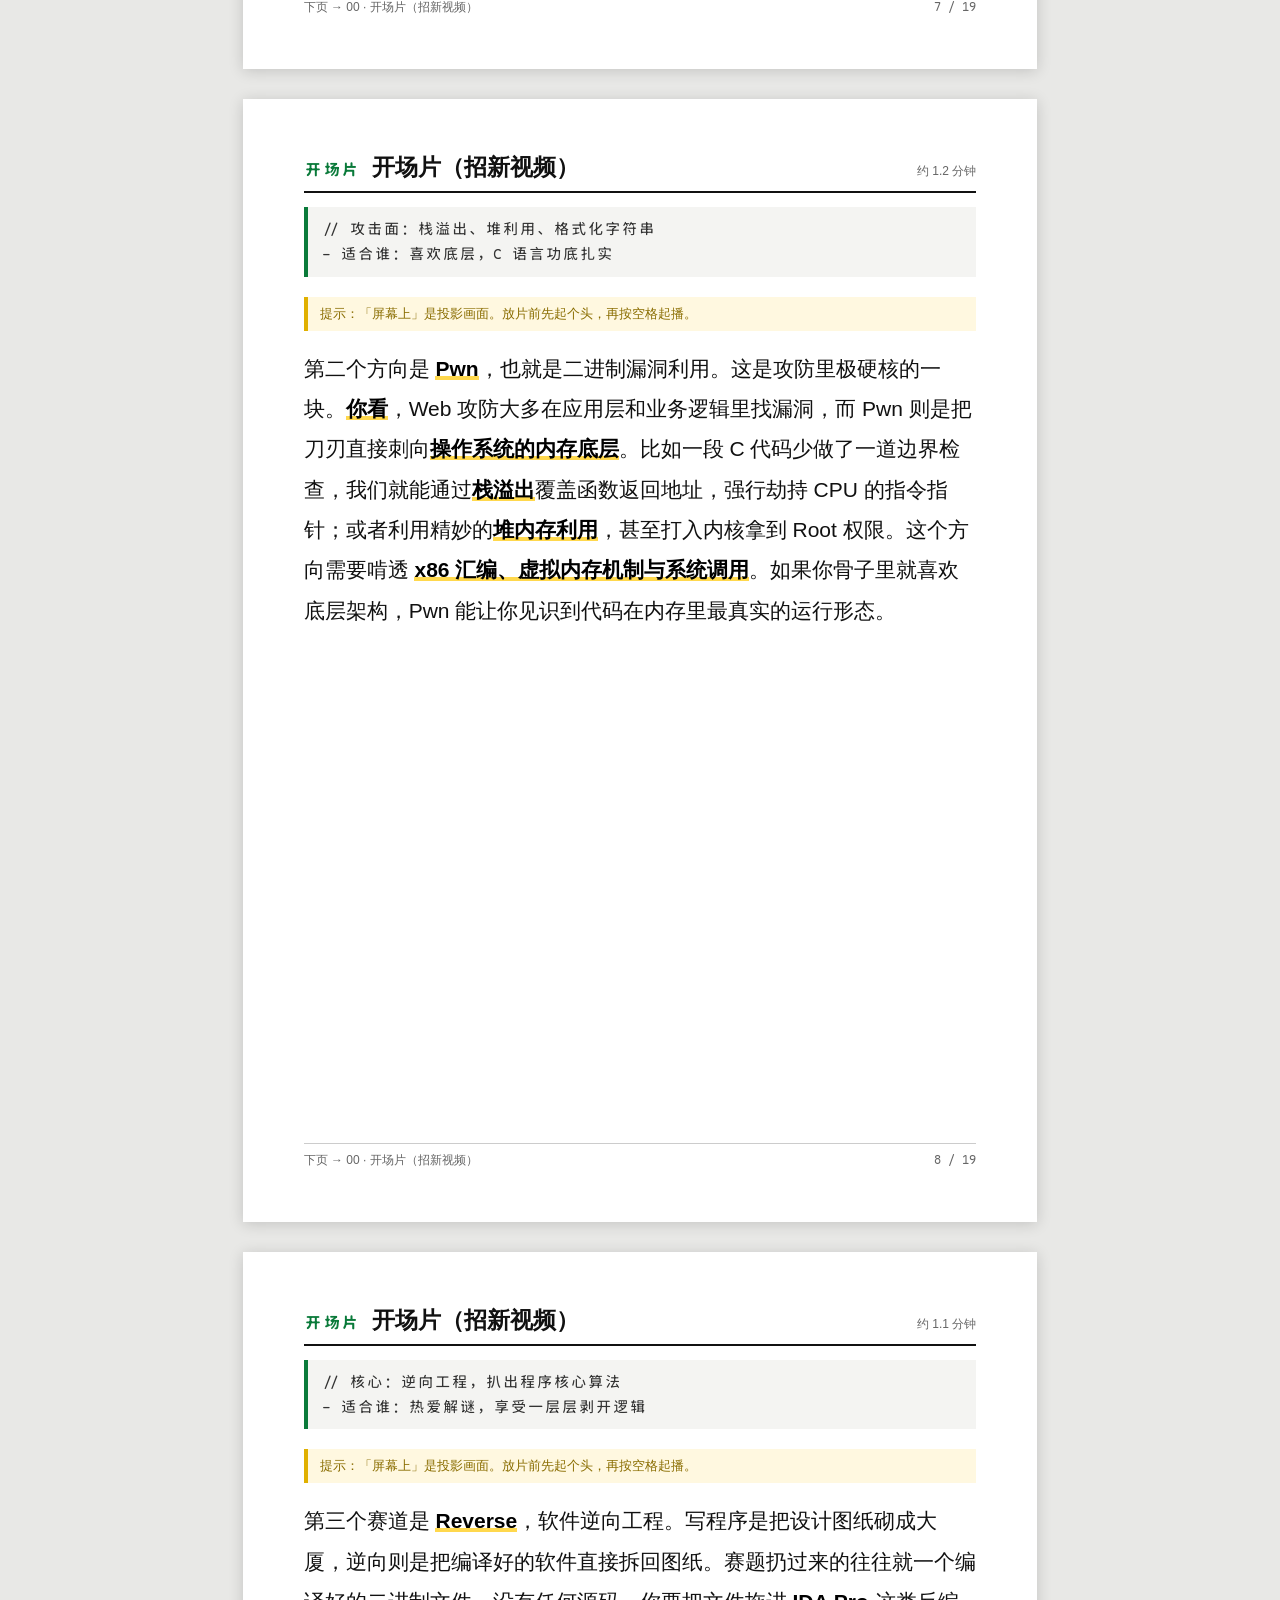
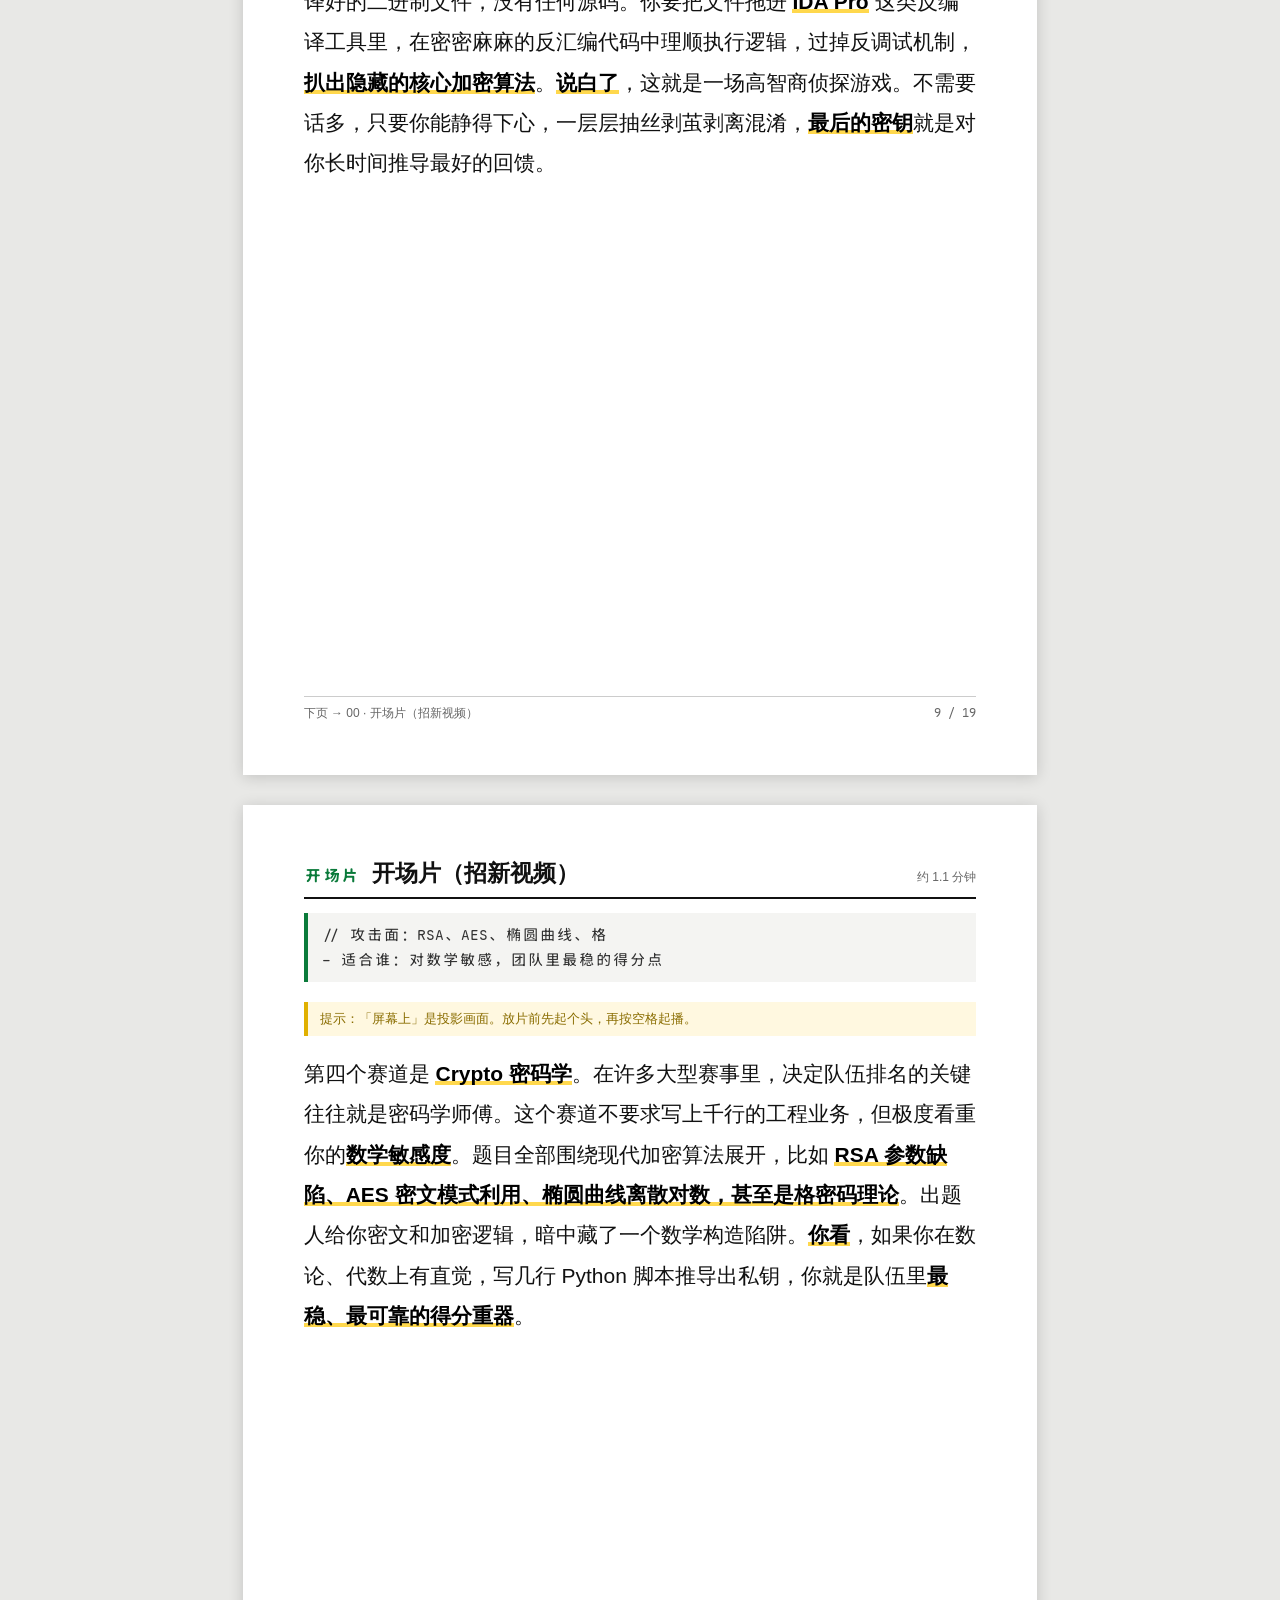
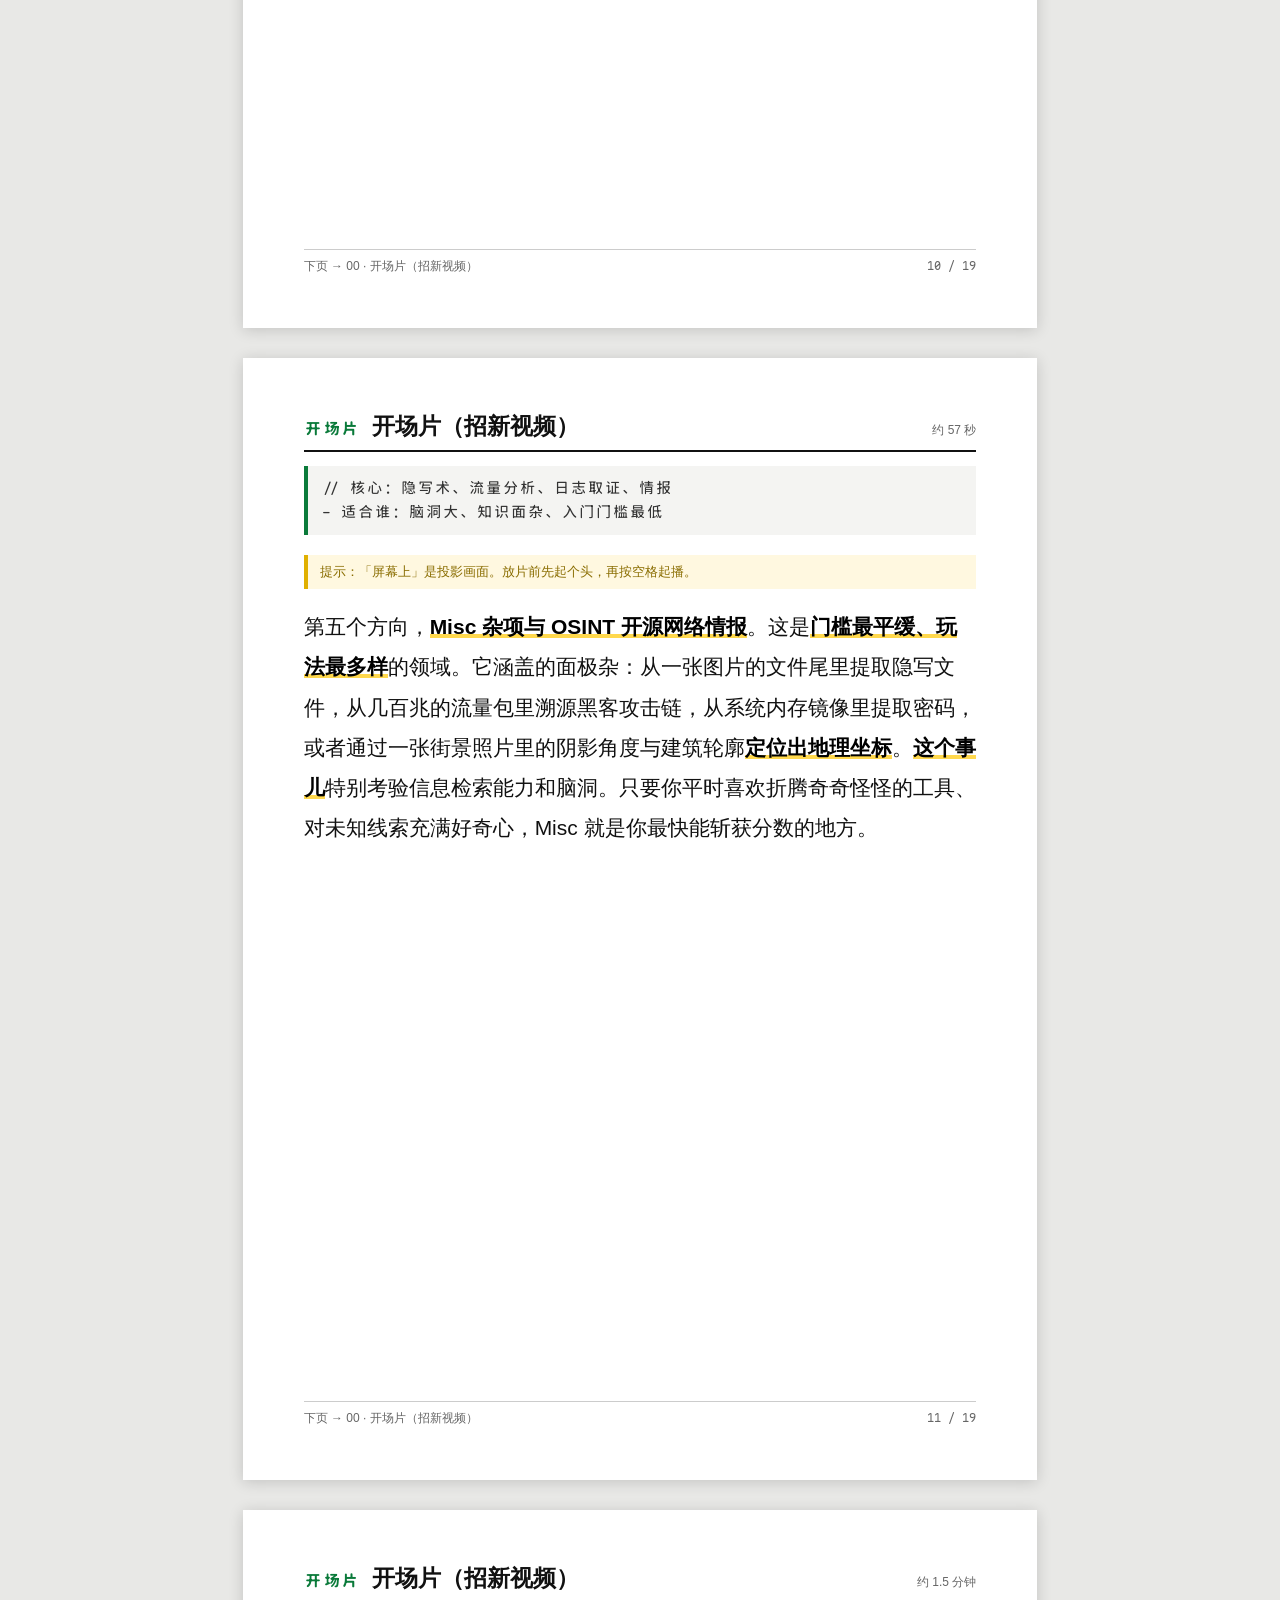
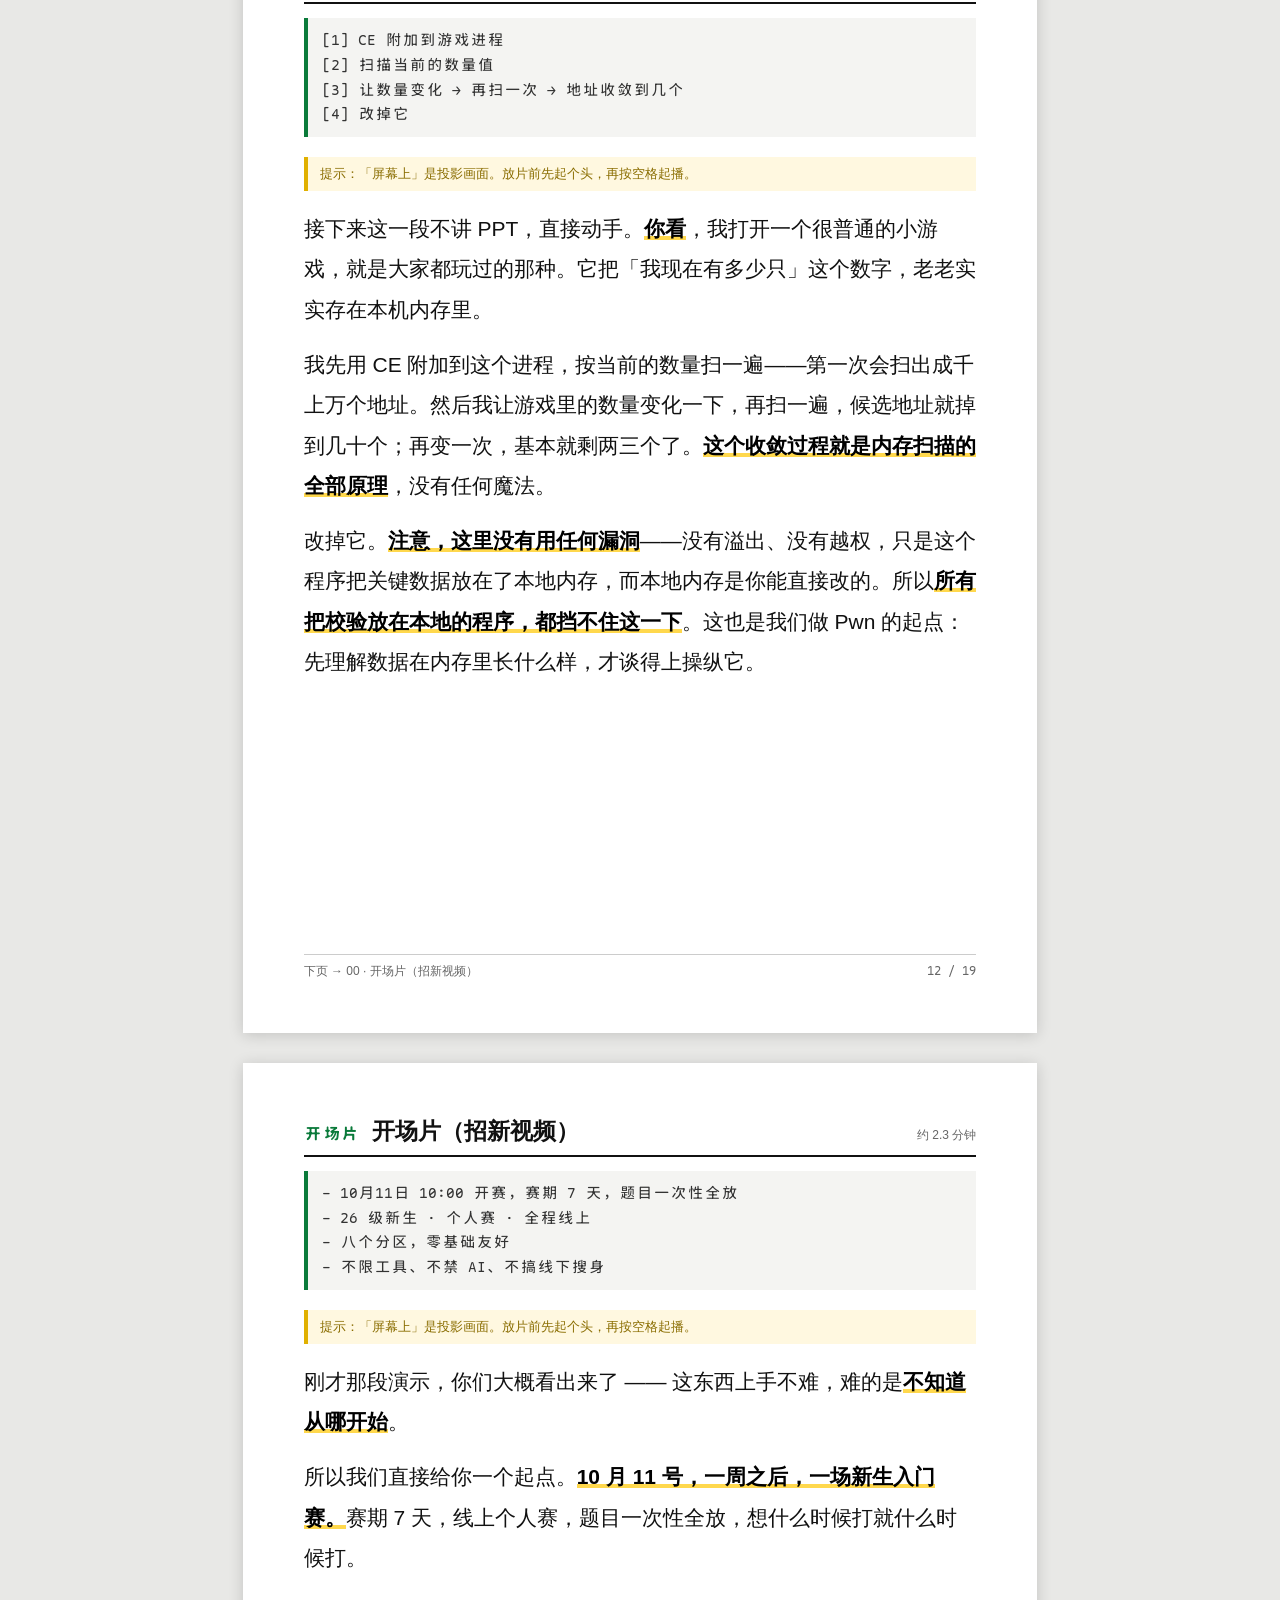
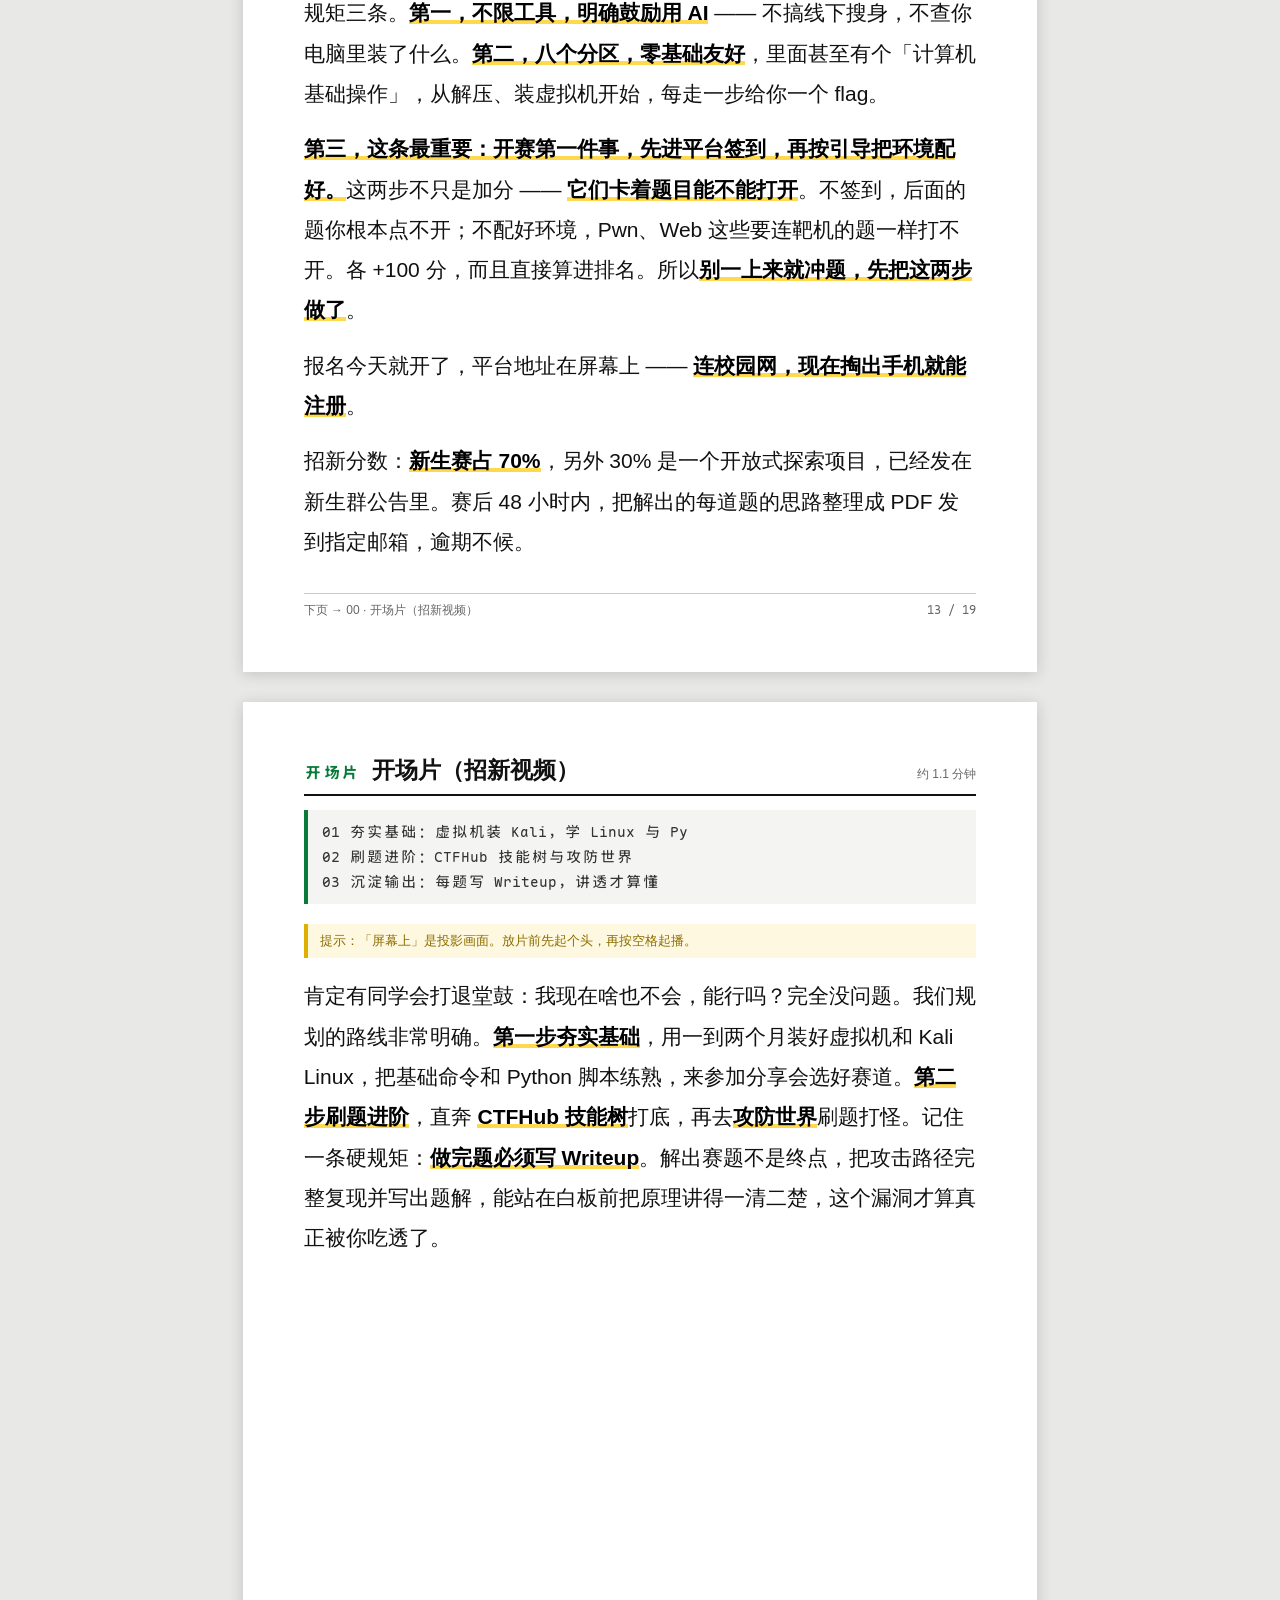
==== commit 0dd4b965: "新生赛里程碑：从「加分」改为「解锁条件」 原来只写了加分，实际机制是：签到才解锁后续题目， 配好环境才解锁 Pwn/Web 这类靶机题。不做事不是少得分，是做不了题。  页面提示和讲稿都改了，把「解锁" ====
--- a/讲稿-打印版.html
+++ b/讲稿-打印版.html
@@ -414,7 +414,7 @@
   <header class="sh-head">
     <span class="sh-num">开场片</span>
     <span class="sh-title">开场片（招新视频）</span>
-    <span class="sh-time">约 2.1 分钟</span>
+    <span class="sh-time">约 2.3 分钟</span>
   </header>
 
   <pre class="sh-screen">- 10月11日 10:00 开赛，赛期 7 天，题目一次性全放
@@ -426,7 +426,7 @@
     <p>刚才那段演示，你们大概看出来了 —— 这东西上手不难，难的是<b>不知道从哪开始</b>。</p>
 <p>所以我们直接给你一个起点。<b>10 月 11 号，一周之后，一场新生入门赛。</b>赛期 7 天，线上个人赛，题目一次性全放，想什么时候打就什么时候打。</p>
 <p>规矩三条。<b>第一，不限工具，明确鼓励用 AI</b> —— 不搞线下搜身，不查你电脑里装了什么。<b>第二，八个分区，零基础友好</b>，里面甚至有个「计算机基础操作」，从解压、装虚拟机开始，每走一步给你一个 flag。</p>
-<p><b>第三，这条最重要：先进平台签到，再把环境配好。</b>签到 +100，按引导配完环境再 +100。今年题目基础分都是 0，<b>不做里程碑，你题解得再多，排名照样掉</b>。别急着冲题，先把这两件事做了。</p>
+<p><b>第三，这条最重要：开赛第一件事，先进平台签到，再按引导把环境配好。</b>这两步不只是加分 —— <b>它们卡着题目能不能打开</b>。不签到，后面的题你根本点不开；不配好环境，Pwn、Web 这些要连靶机的题一样打不开。各 +100 分，而且直接算进排名。所以<b>别一上来就冲题，先把这两步做了</b>。</p>
 <p>报名今天就开了，平台地址在屏幕上 —— <b>连校园网，现在掏出手机就能注册</b>。</p>
 <p>招新分数：<b>新生赛占 70%</b>，另外 30% 是一个开放式探索项目，已经发在新生群公告里。赛后 48 小时内，把解出的每道题的思路整理成 PDF 发到指定邮箱，逾期不候。</p>
   </div>
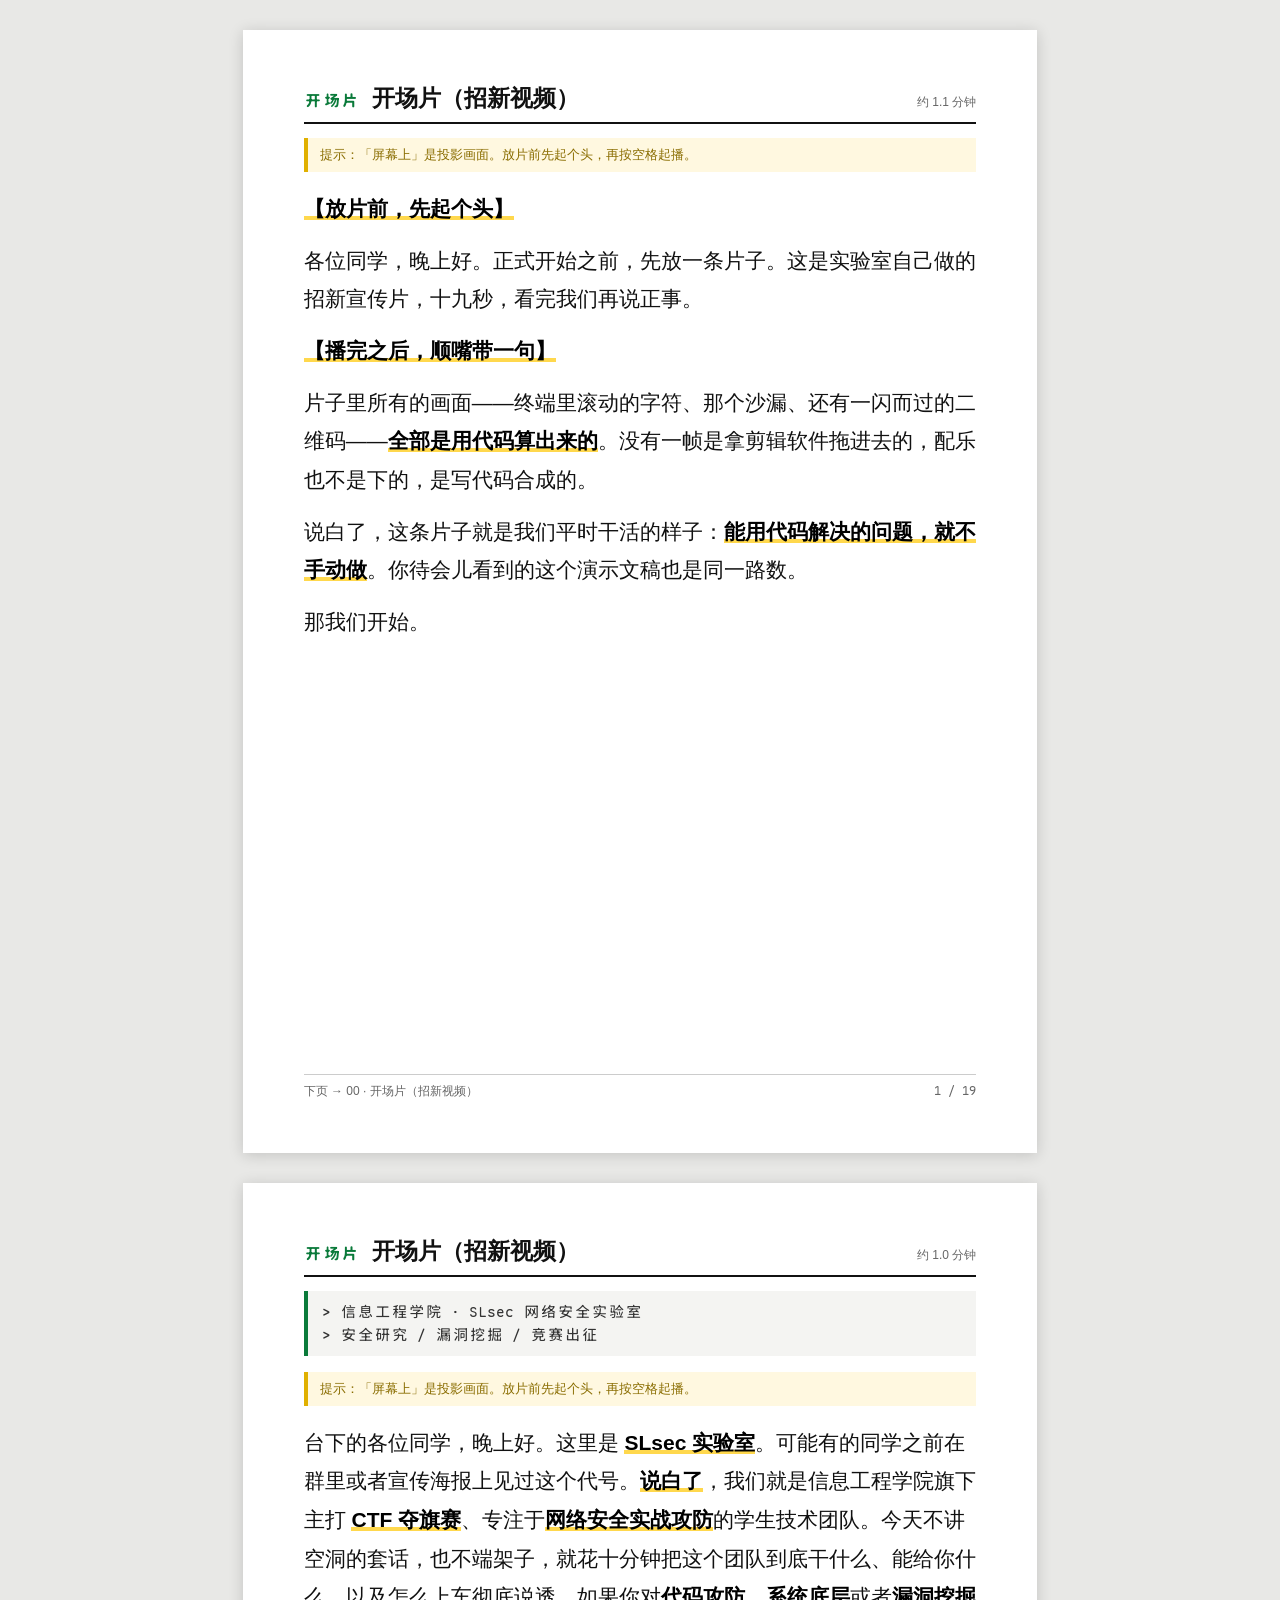
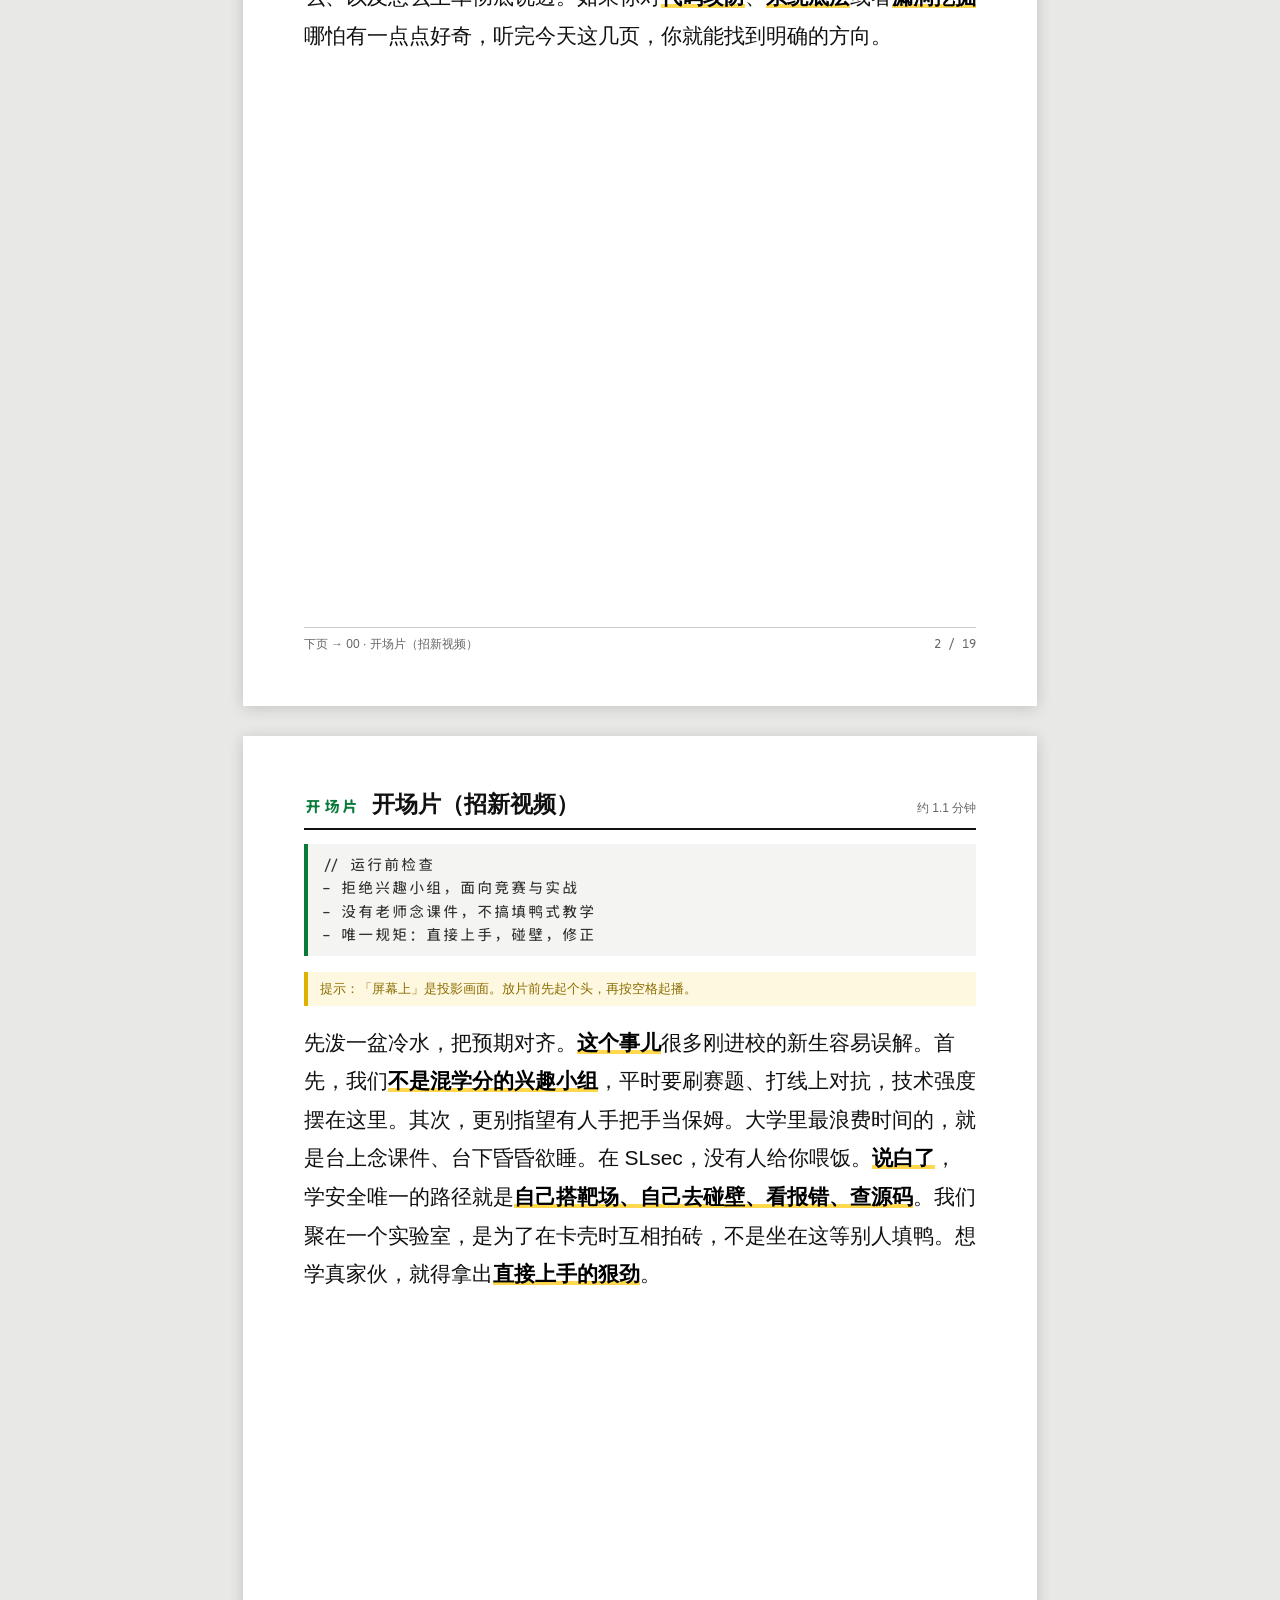
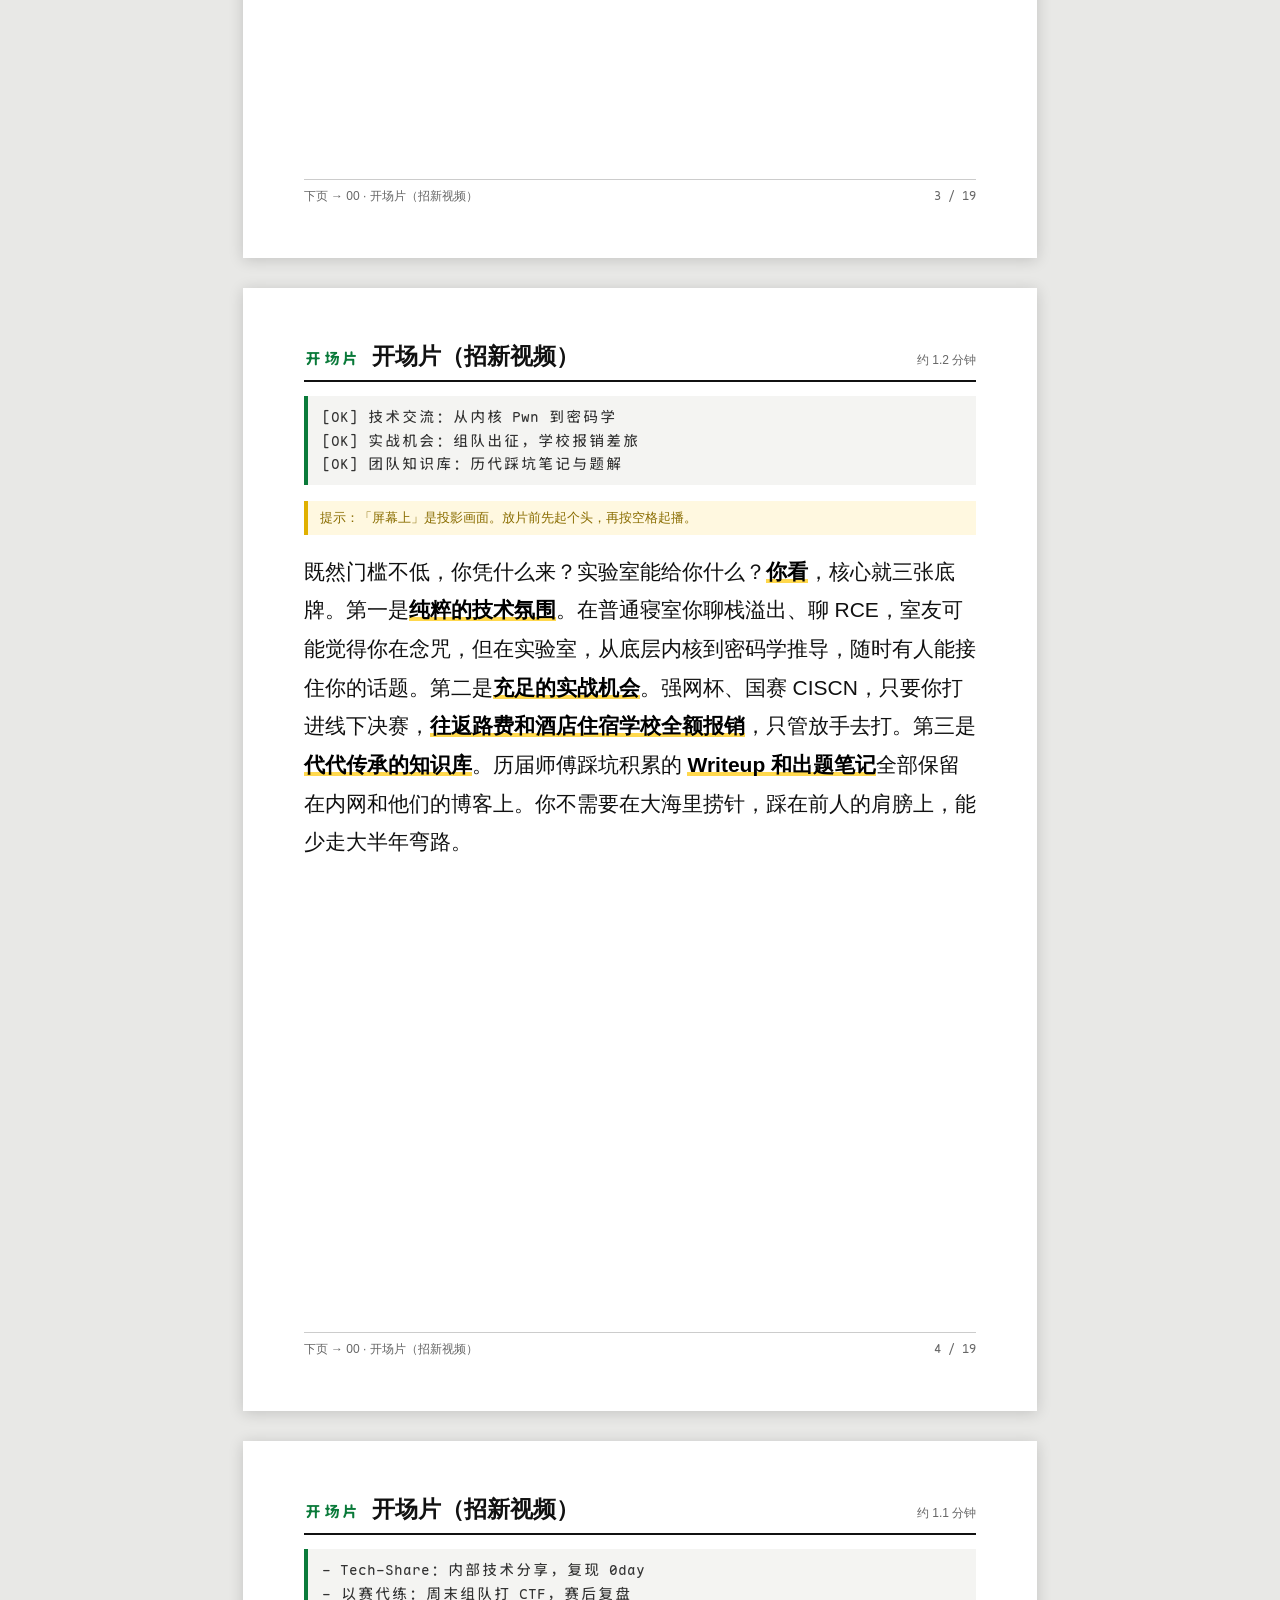
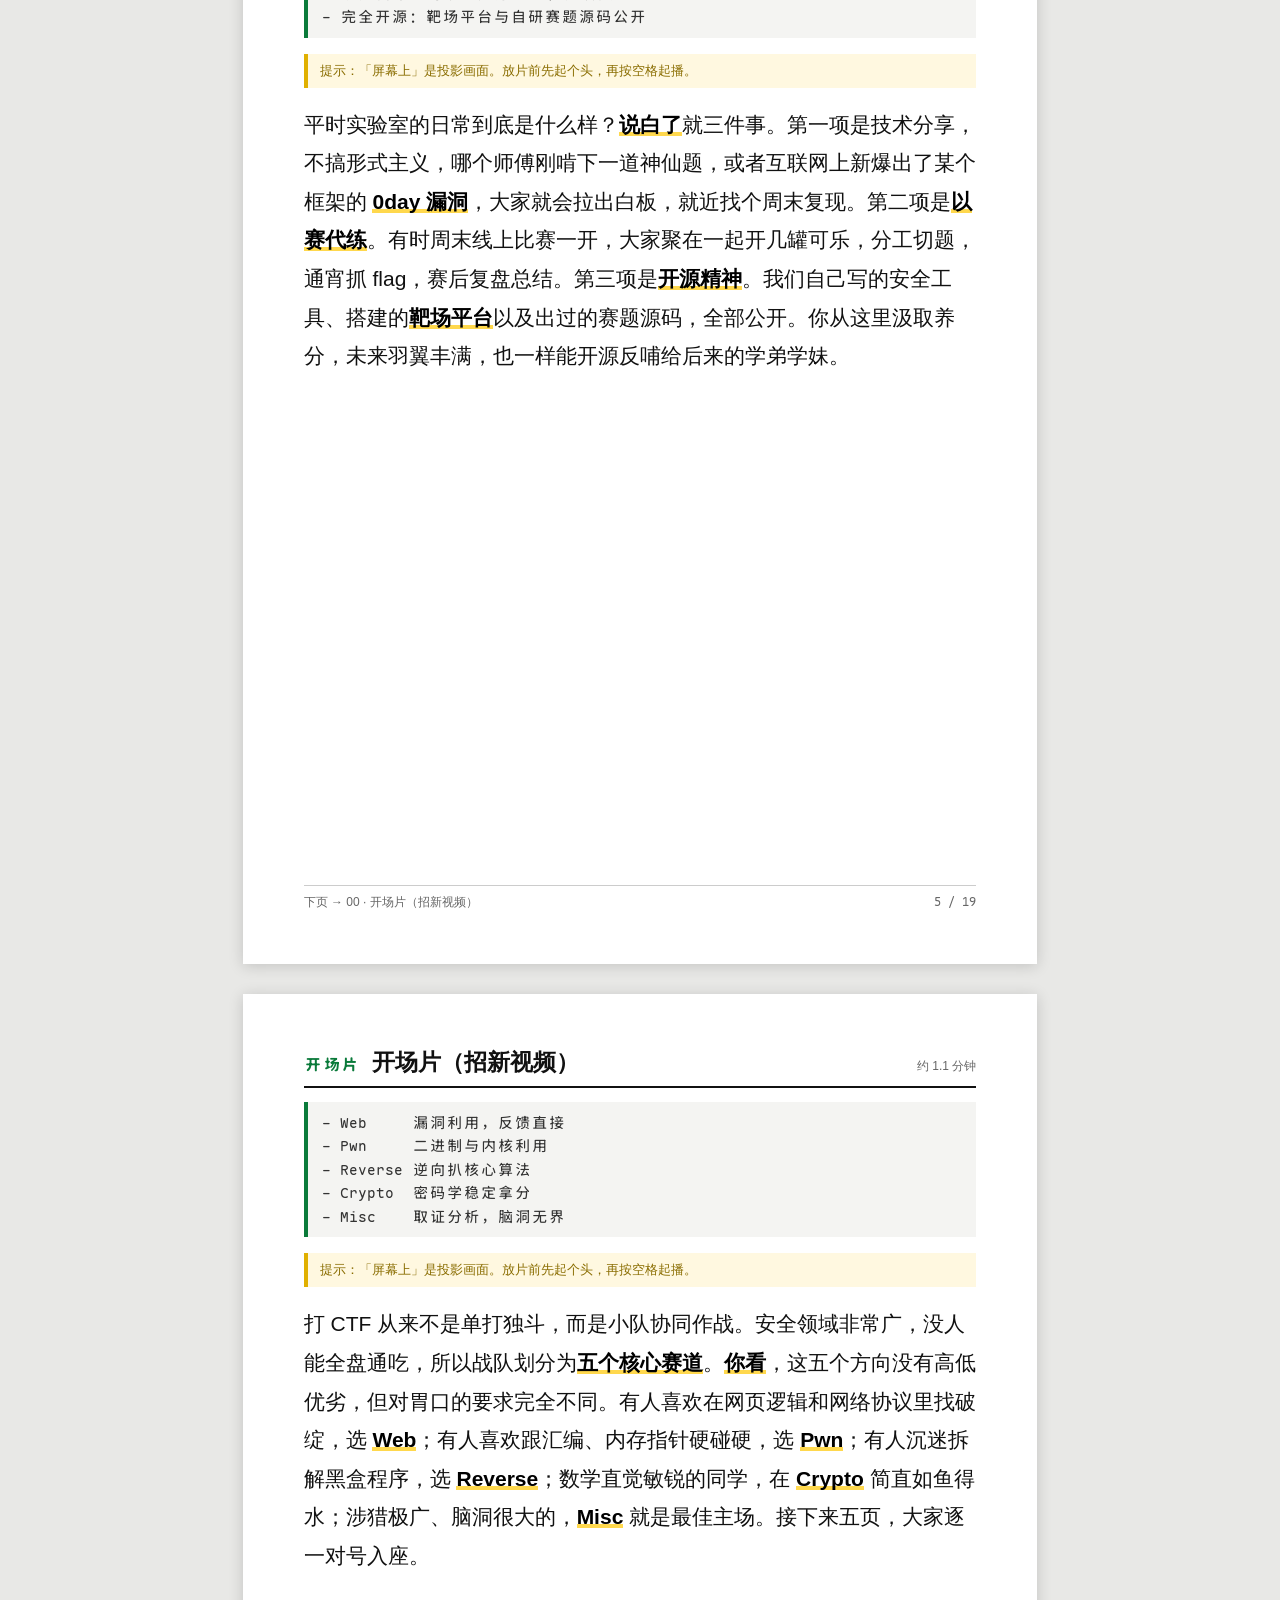
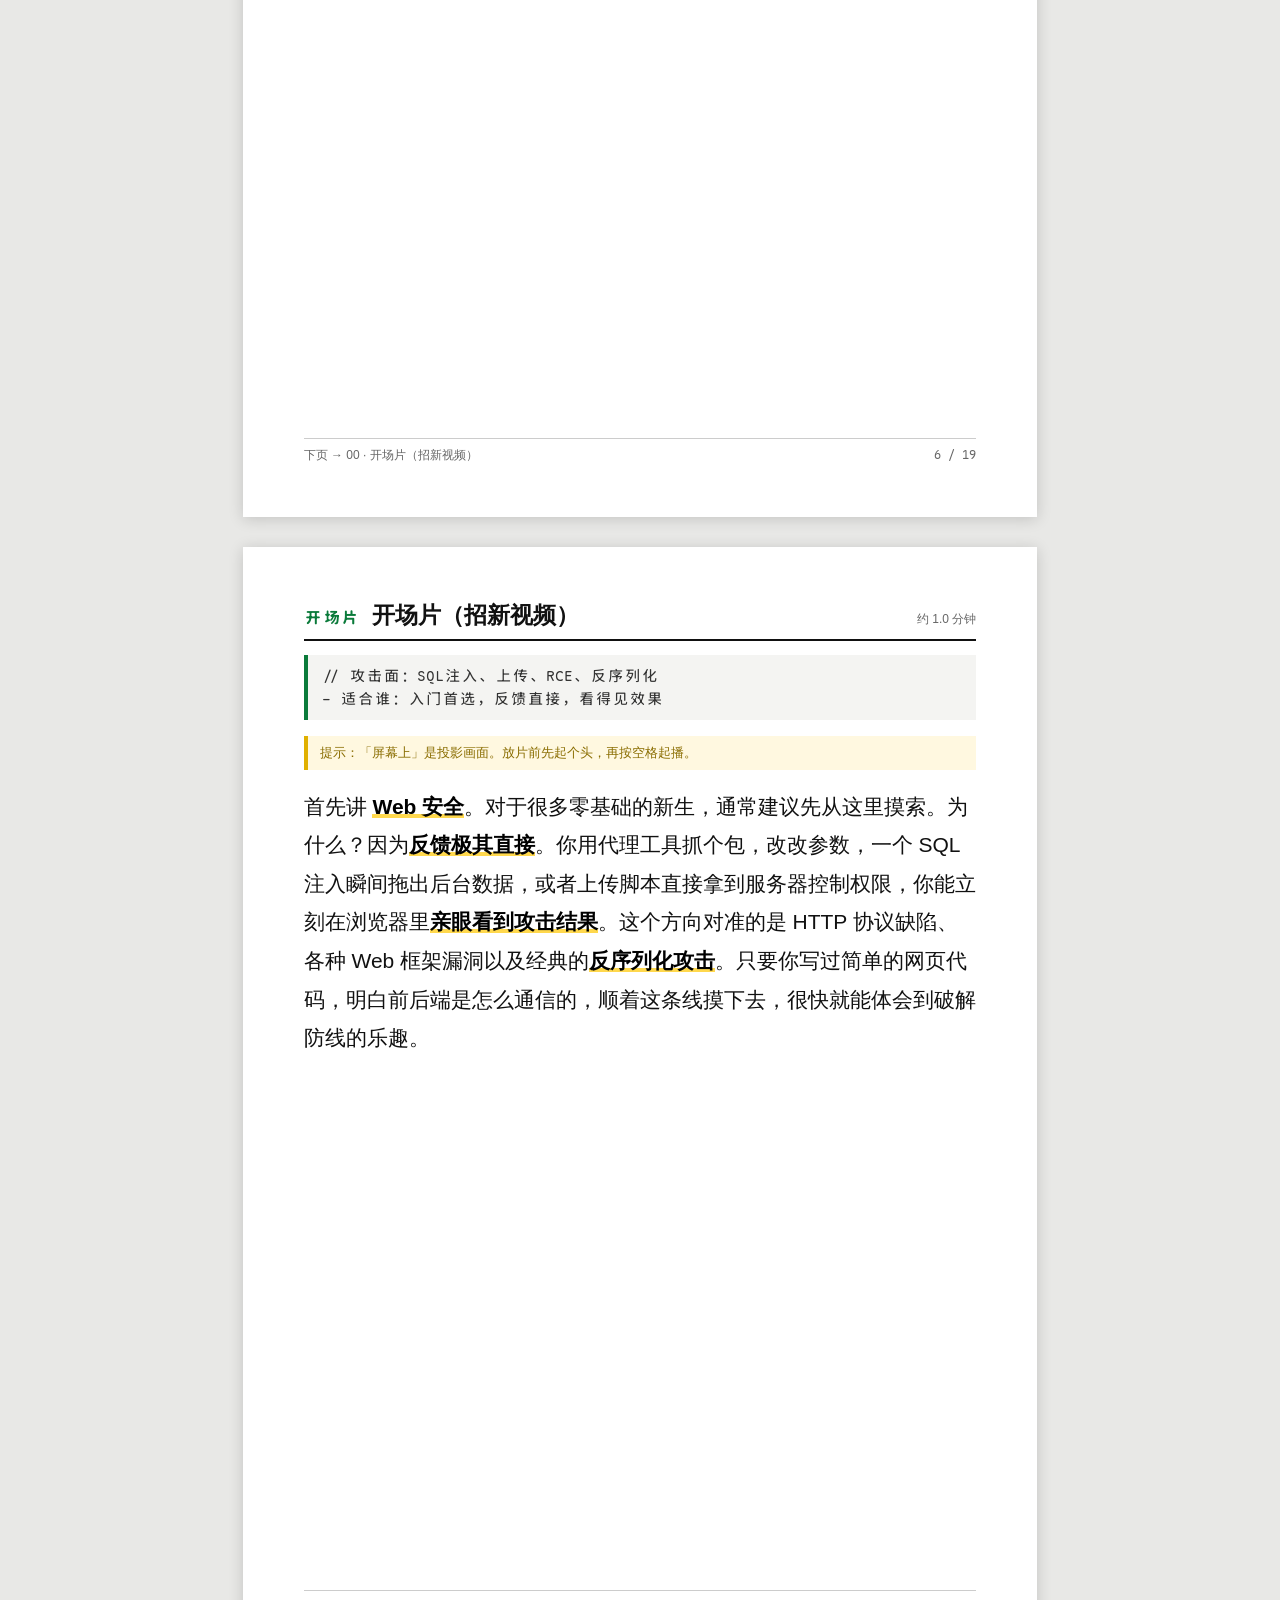
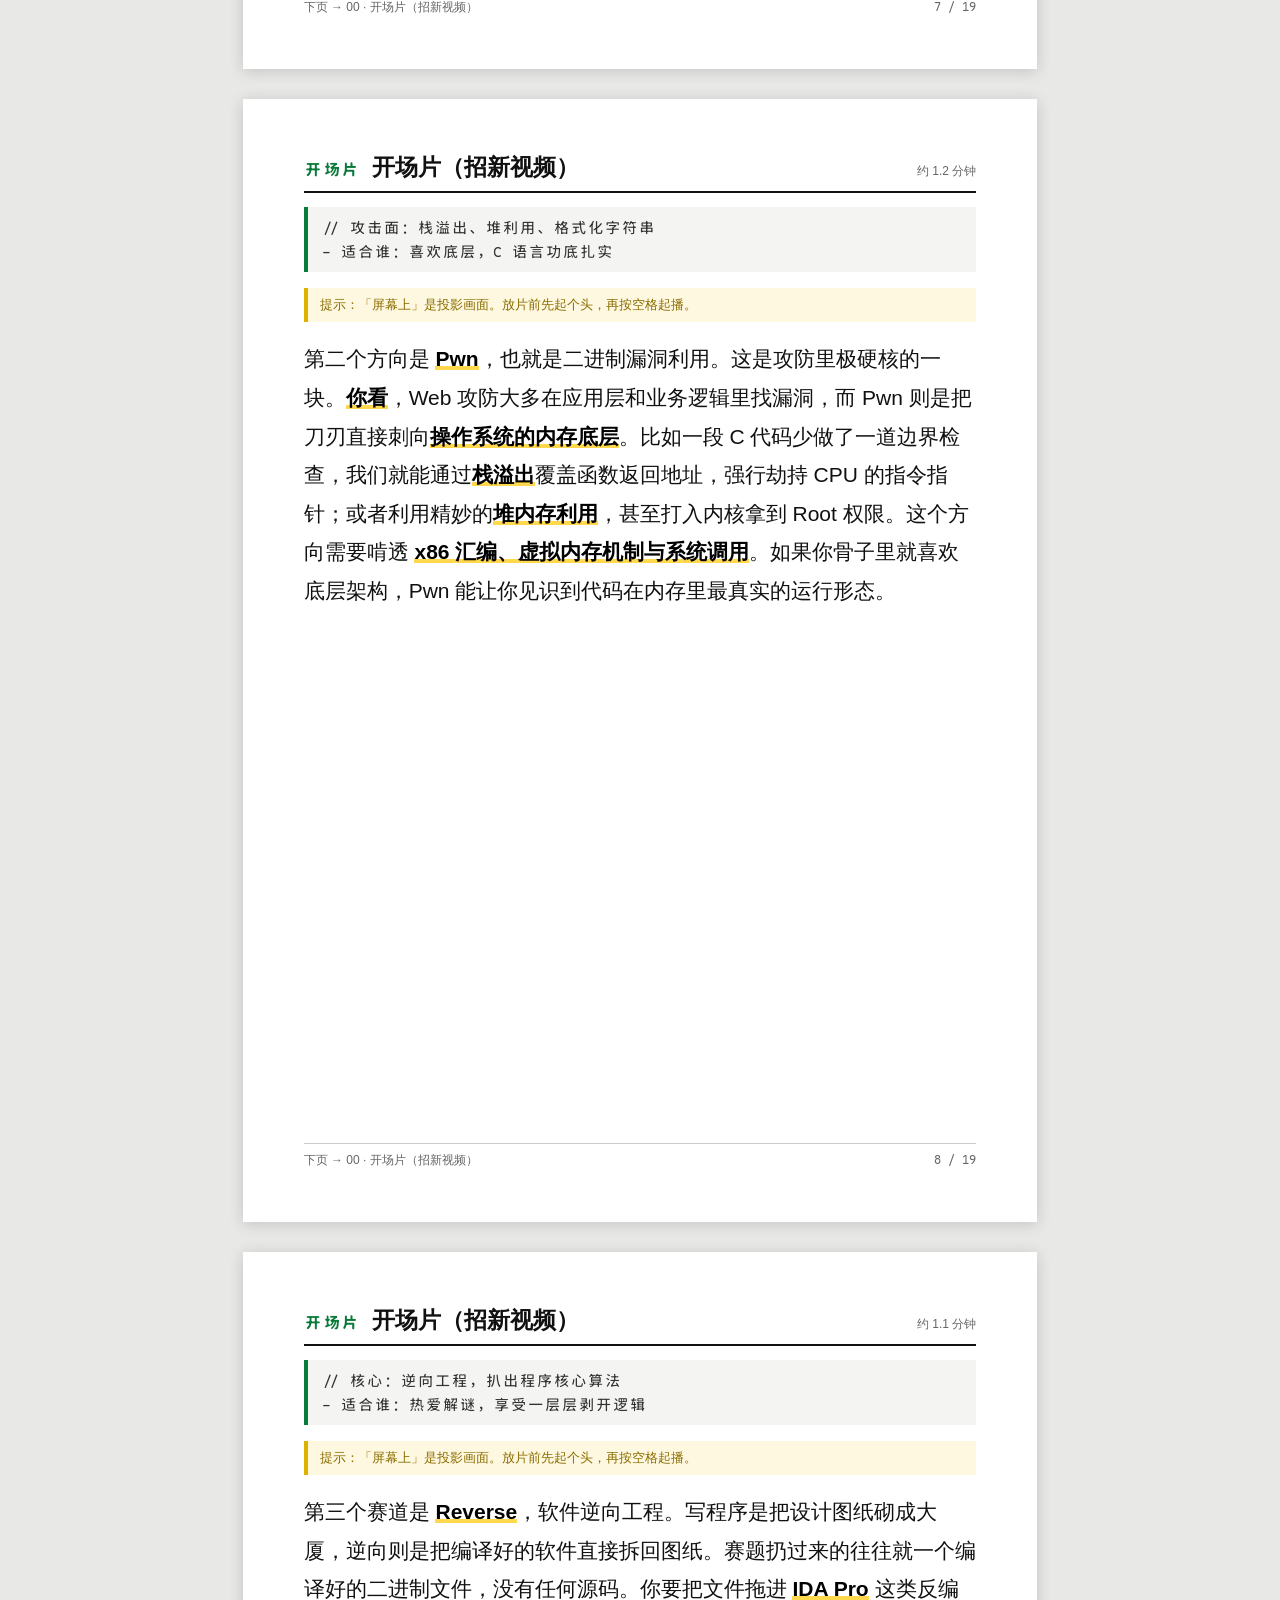
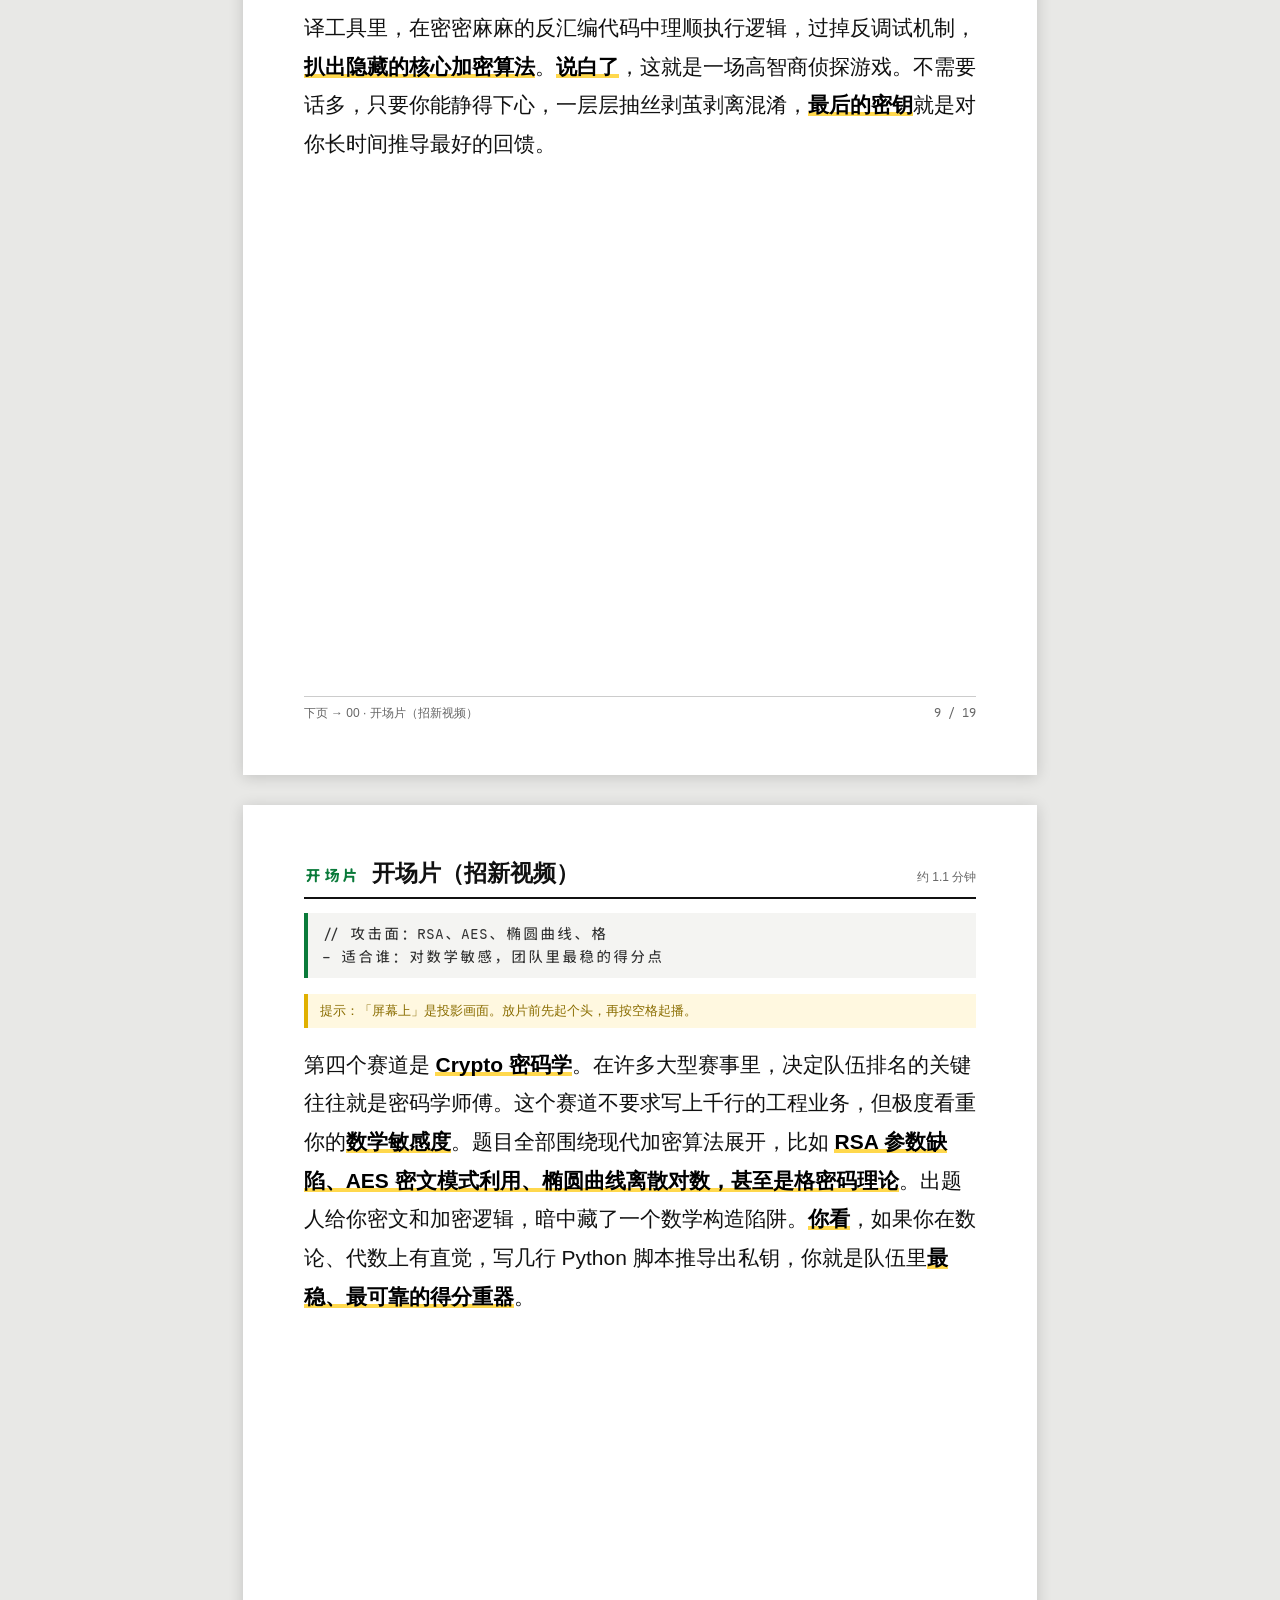
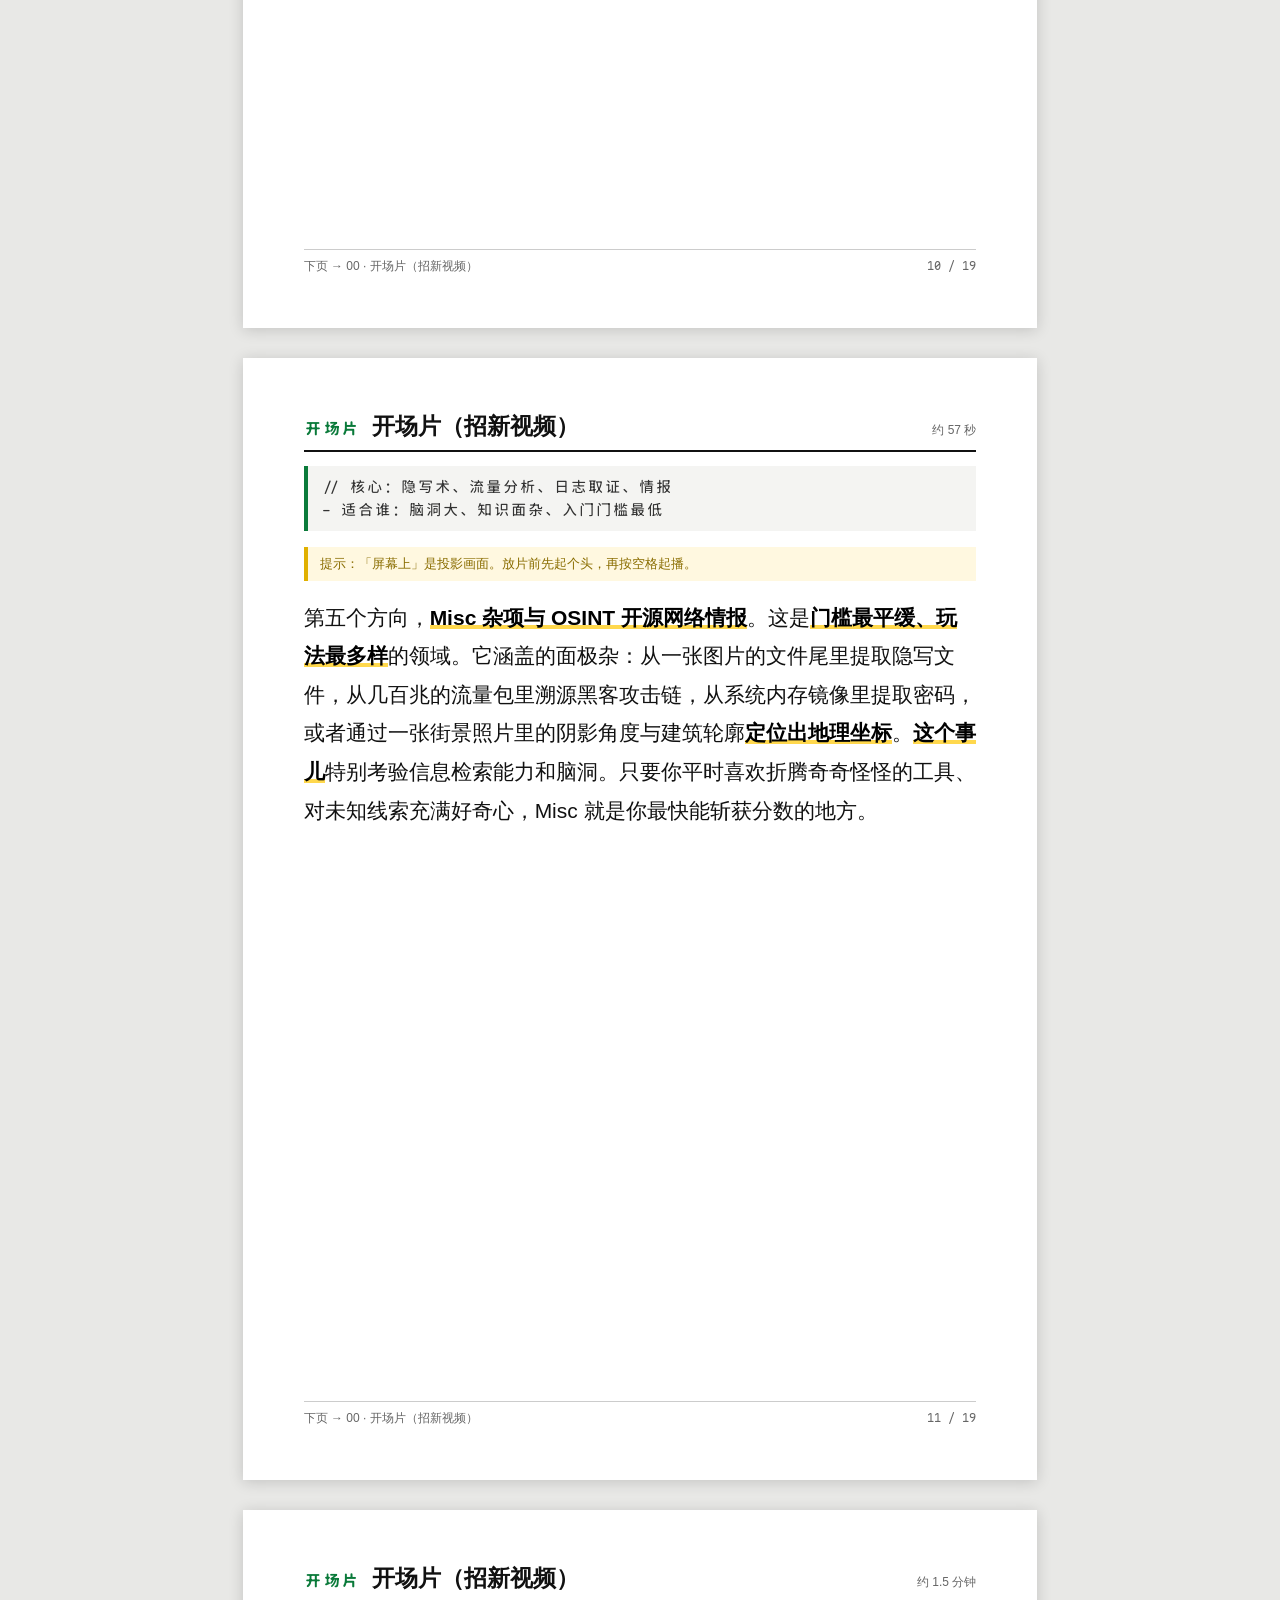
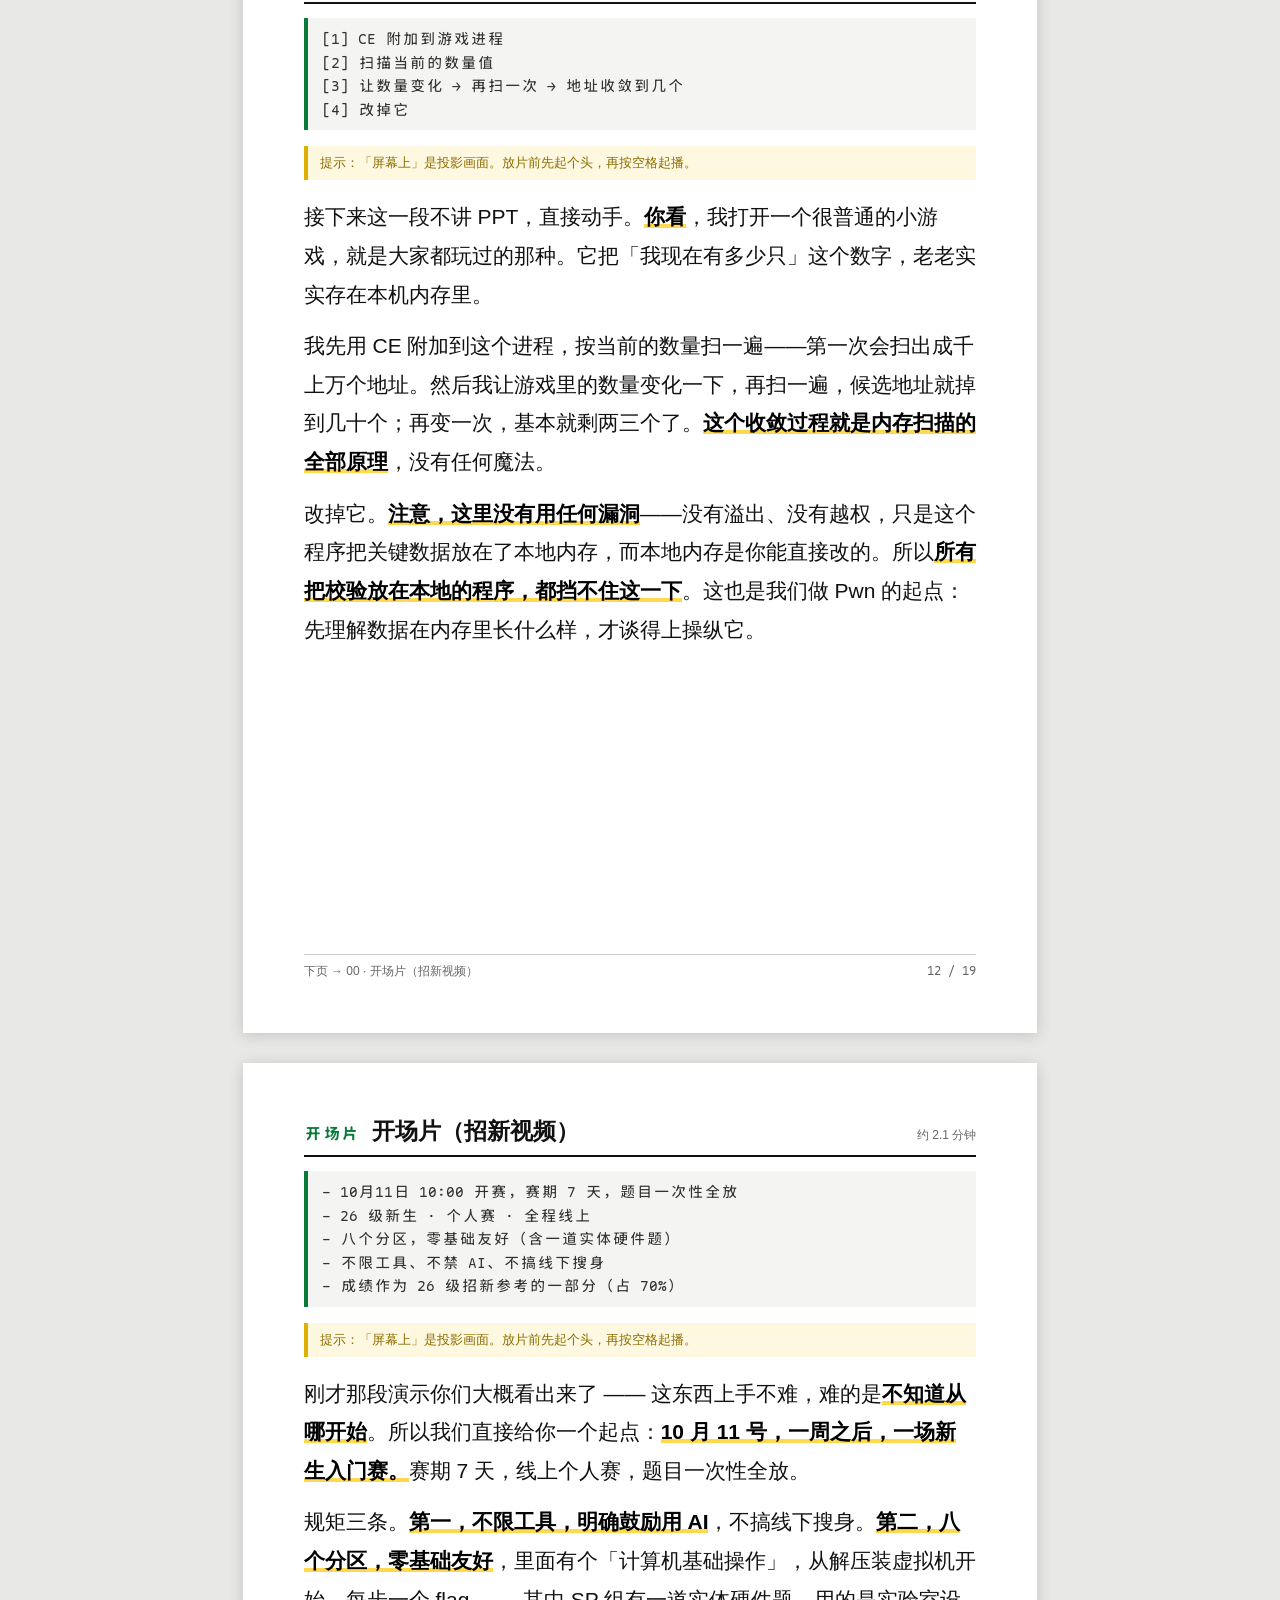
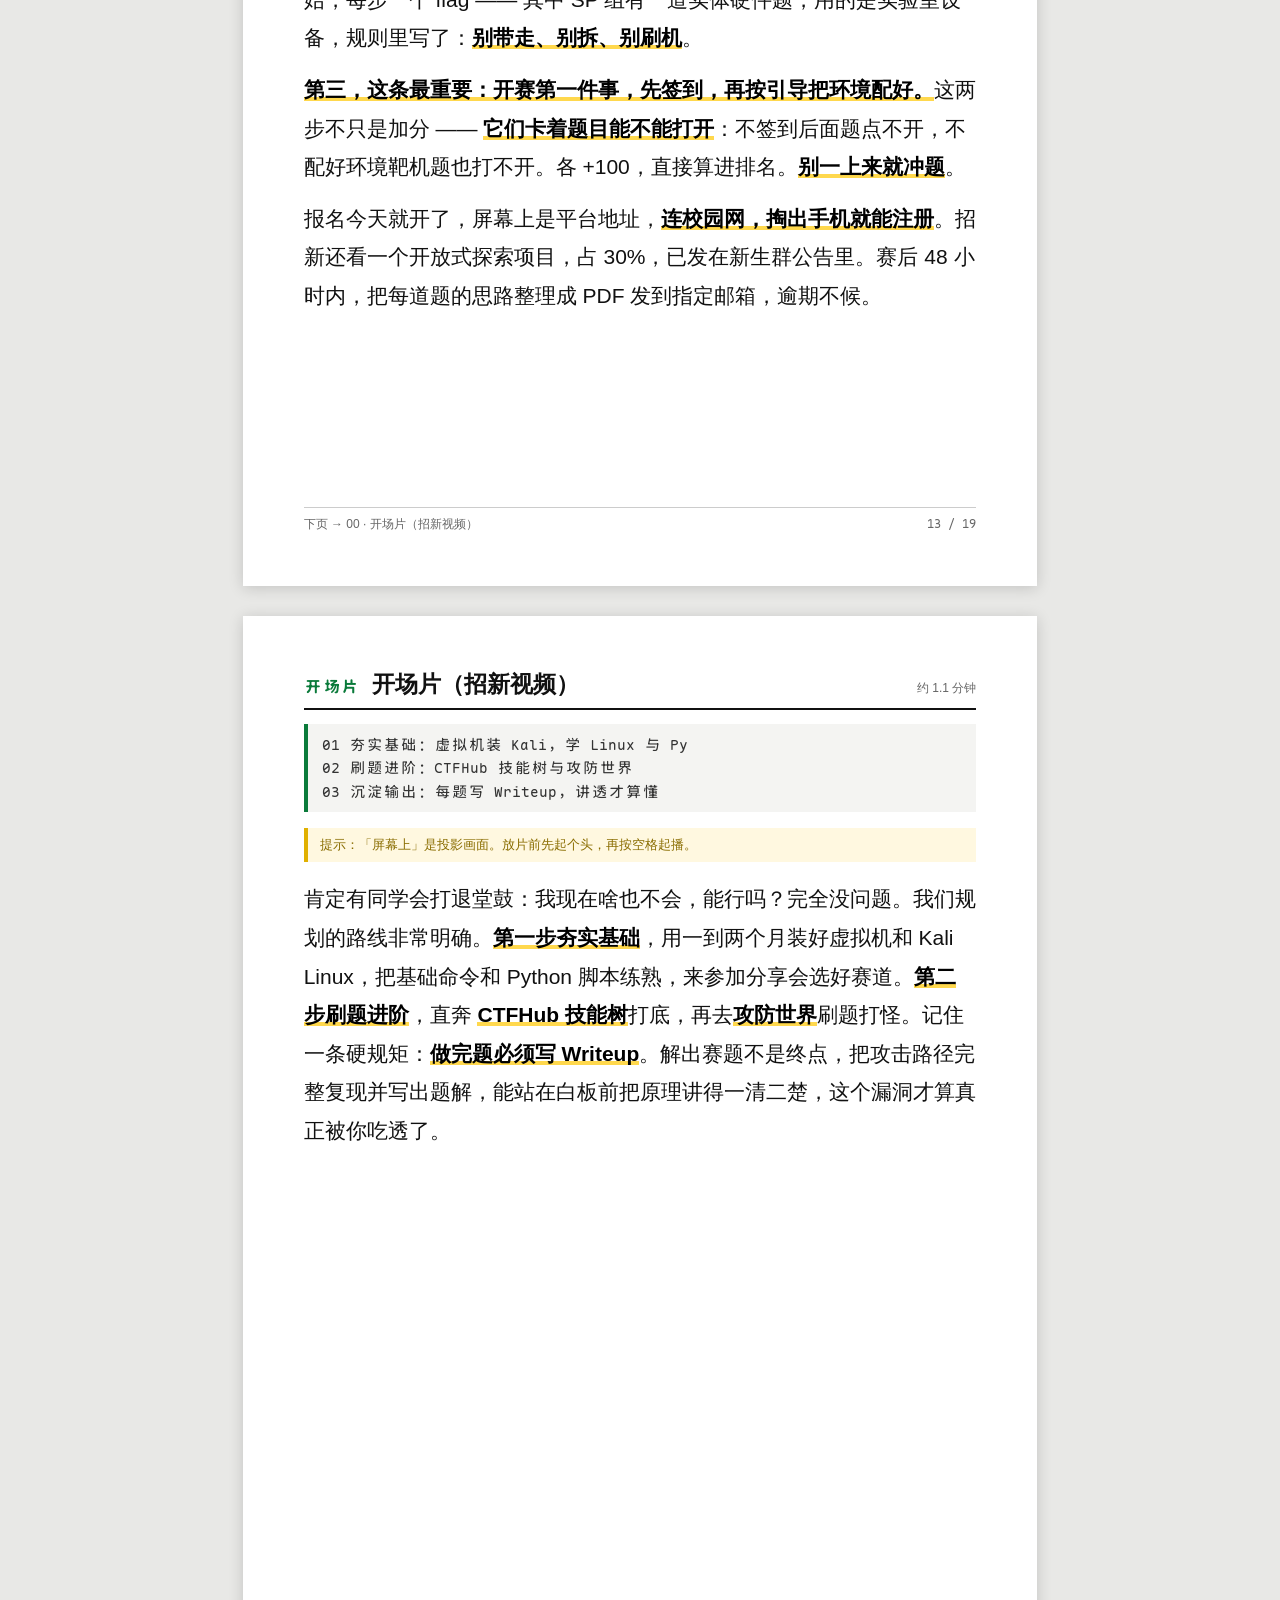
==== commit 2a28163b: "新生赛页补充：招新参考、实体硬件题 - 页面加一条：成绩作为 26 级招新参考的一部分（占 70%） - 页面点明八个分区里含一道实体硬件题 - 讲稿同步：实体题用的是实验室设备，"别带走、别拆、别刷" ====
--- a/讲稿-打印版.html
+++ b/讲稿-打印版.html
@@ -86,12 +86,12 @@
 .sh-screen {
   font-family: "Maple Mono CN", Consolas, monospace;
   font-size: 14.5px;
-  line-height: 1.7;
+  line-height: 1.62;
   white-space: pre-wrap;
   background: var(--box);
   border-left: 4px solid var(--accent);
-  padding: 10px 14px;
-  margin: 0 0 20px;
+  padding: 9px 14px;
+  margin: 0 0 16px;
   color: #333;
 }
 
@@ -100,8 +100,8 @@
   /* 字号给大：讲台上是低头扫一眼，不是坐着精读。
      页面留白多是正常的，那正好是现场用笔做标记的地方。 */
   font-size: 21px;
-  line-height: 1.92;
-  margin: 0 0 15px;
+  line-height: 1.84;
+  margin: 0 0 13px;
 }
 .sh-script b {
   /* 细线下划线式高亮，不是满格荧光笔。
@@ -414,21 +414,20 @@
   <header class="sh-head">
     <span class="sh-num">开场片</span>
     <span class="sh-title">开场片（招新视频）</span>
-    <span class="sh-time">约 2.3 分钟</span>
+    <span class="sh-time">约 2.1 分钟</span>
   </header>
 
   <pre class="sh-screen">- 10月11日 10:00 开赛，赛期 7 天，题目一次性全放
 - 26 级新生 · 个人赛 · 全程线上
-- 八个分区，零基础友好
-- 不限工具、不禁 AI、不搞线下搜身</pre>
-
-  <div class="sh-script">
-    <p>刚才那段演示，你们大概看出来了 —— 这东西上手不难，难的是<b>不知道从哪开始</b>。</p>
-<p>所以我们直接给你一个起点。<b>10 月 11 号，一周之后，一场新生入门赛。</b>赛期 7 天，线上个人赛，题目一次性全放，想什么时候打就什么时候打。</p>
-<p>规矩三条。<b>第一，不限工具，明确鼓励用 AI</b> —— 不搞线下搜身，不查你电脑里装了什么。<b>第二，八个分区，零基础友好</b>，里面甚至有个「计算机基础操作」，从解压、装虚拟机开始，每走一步给你一个 flag。</p>
-<p><b>第三，这条最重要：开赛第一件事，先进平台签到，再按引导把环境配好。</b>这两步不只是加分 —— <b>它们卡着题目能不能打开</b>。不签到，后面的题你根本点不开；不配好环境，Pwn、Web 这些要连靶机的题一样打不开。各 +100 分，而且直接算进排名。所以<b>别一上来就冲题，先把这两步做了</b>。</p>
-<p>报名今天就开了，平台地址在屏幕上 —— <b>连校园网，现在掏出手机就能注册</b>。</p>
-<p>招新分数：<b>新生赛占 70%</b>，另外 30% 是一个开放式探索项目，已经发在新生群公告里。赛后 48 小时内，把解出的每道题的思路整理成 PDF 发到指定邮箱，逾期不候。</p>
+- 八个分区，零基础友好（含一道实体硬件题）
+- 不限工具、不禁 AI、不搞线下搜身
+- 成绩作为 26 级招新参考的一部分（占 70%）</pre>
+
+  <div class="sh-script">
+    <p>刚才那段演示你们大概看出来了 —— 这东西上手不难，难的是<b>不知道从哪开始</b>。所以我们直接给你一个起点：<b>10 月 11 号，一周之后，一场新生入门赛。</b>赛期 7 天，线上个人赛，题目一次性全放。</p>
+<p>规矩三条。<b>第一，不限工具，明确鼓励用 AI</b>，不搞线下搜身。<b>第二，八个分区，零基础友好</b>，里面有个「计算机基础操作」，从解压装虚拟机开始，每步一个 flag —— 其中 SP 组有一道实体硬件题，用的是实验室设备，规则里写了：<b>别带走、别拆、别刷机</b>。</p>
+<p><b>第三，这条最重要：开赛第一件事，先签到，再按引导把环境配好。</b>这两步不只是加分 —— <b>它们卡着题目能不能打开</b>：不签到后面题点不开，不配好环境靶机题也打不开。各 +100，直接算进排名。<b>别一上来就冲题</b>。</p>
+<p>报名今天就开了，屏幕上是平台地址，<b>连校园网，掏出手机就能注册</b>。招新还看一个开放式探索项目，占 30%，已发在新生群公告里。赛后 48 小时内，把每道题的思路整理成 PDF 发到指定邮箱，逾期不候。</p>
   </div>
 
   <footer class="sh-foot">
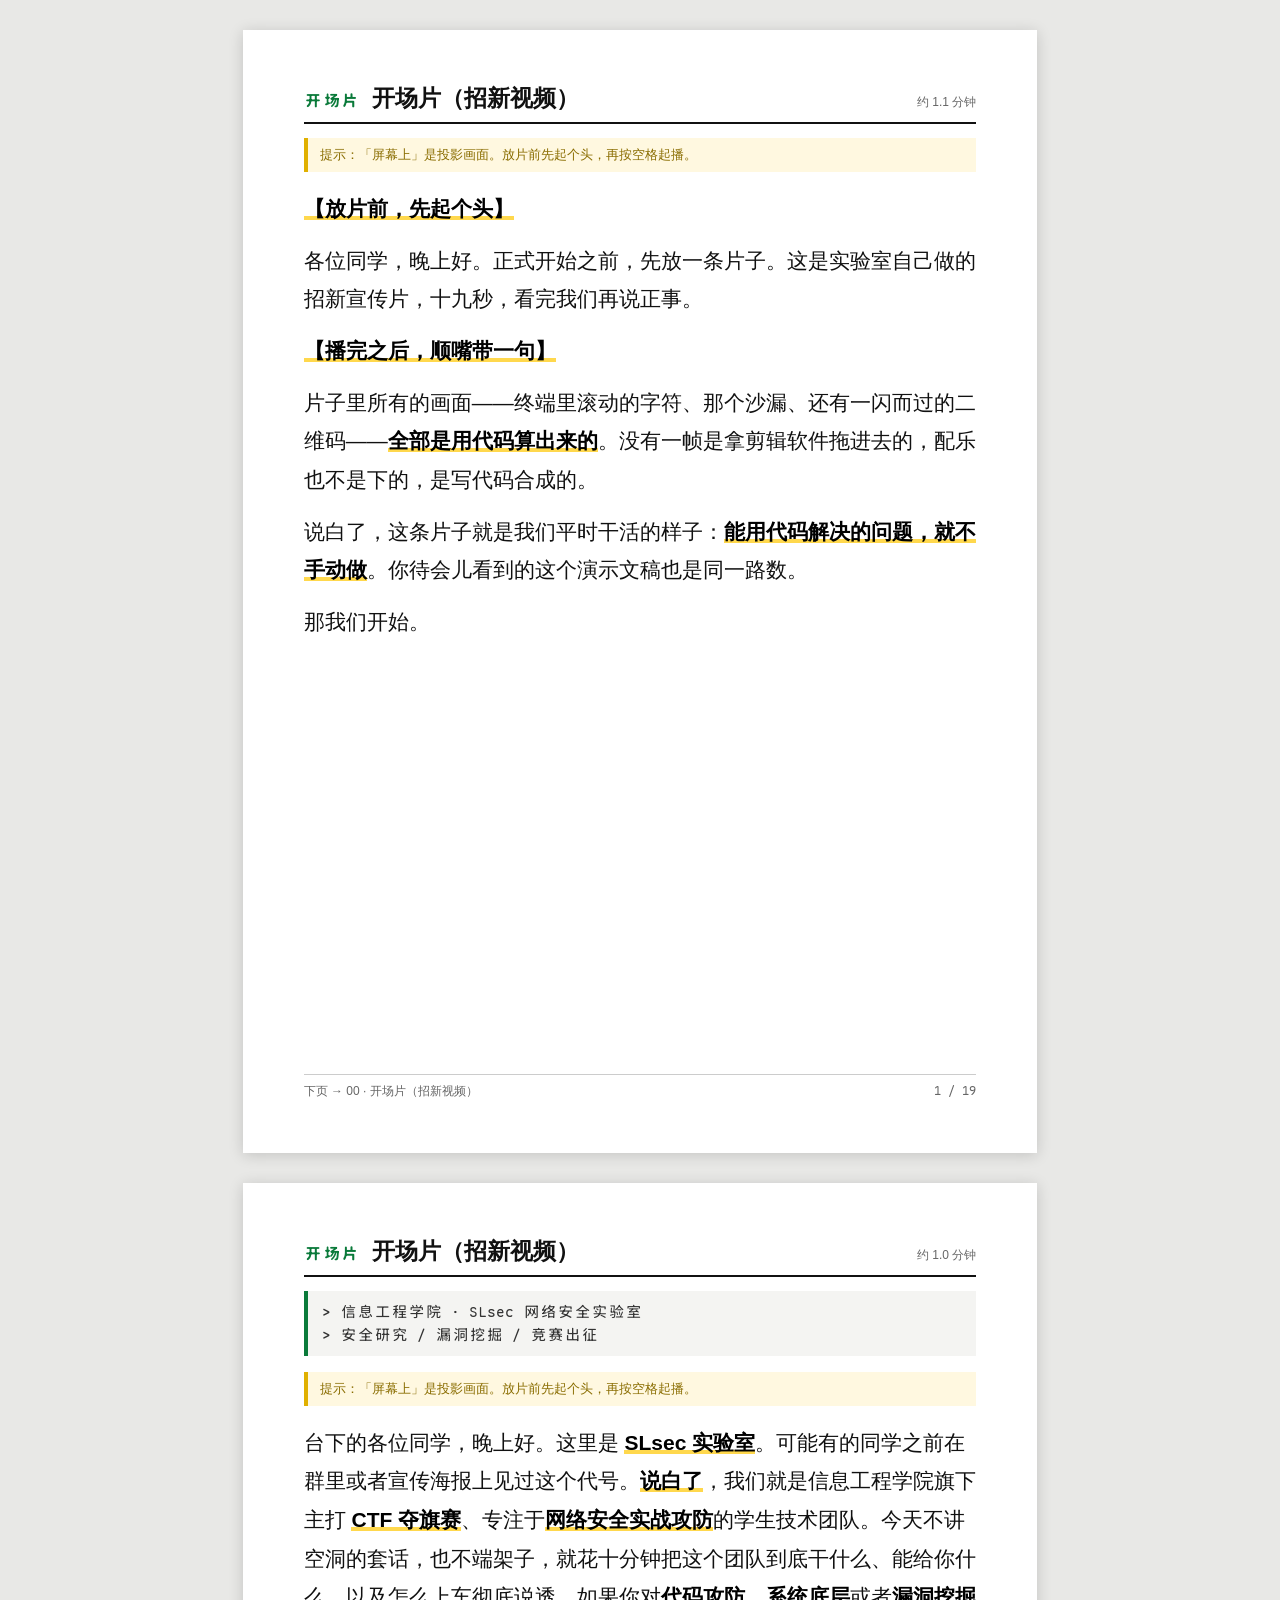
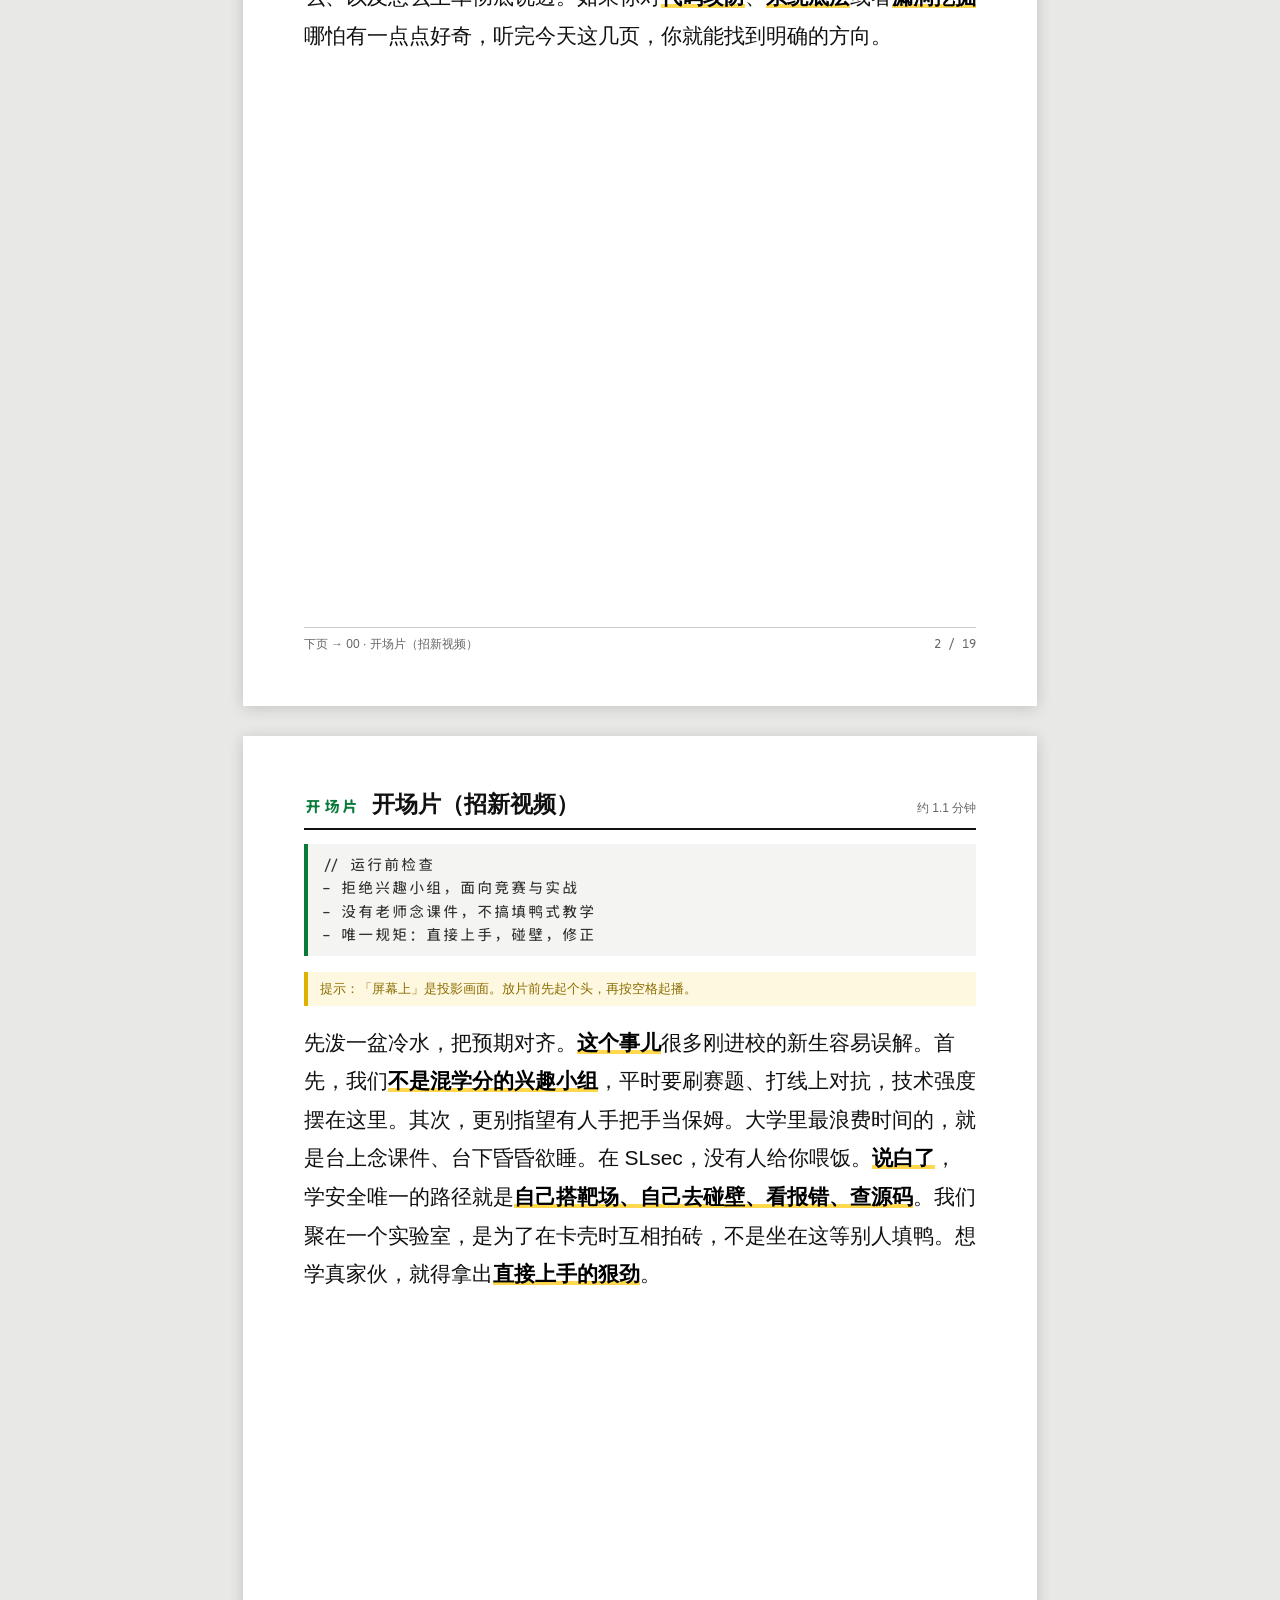
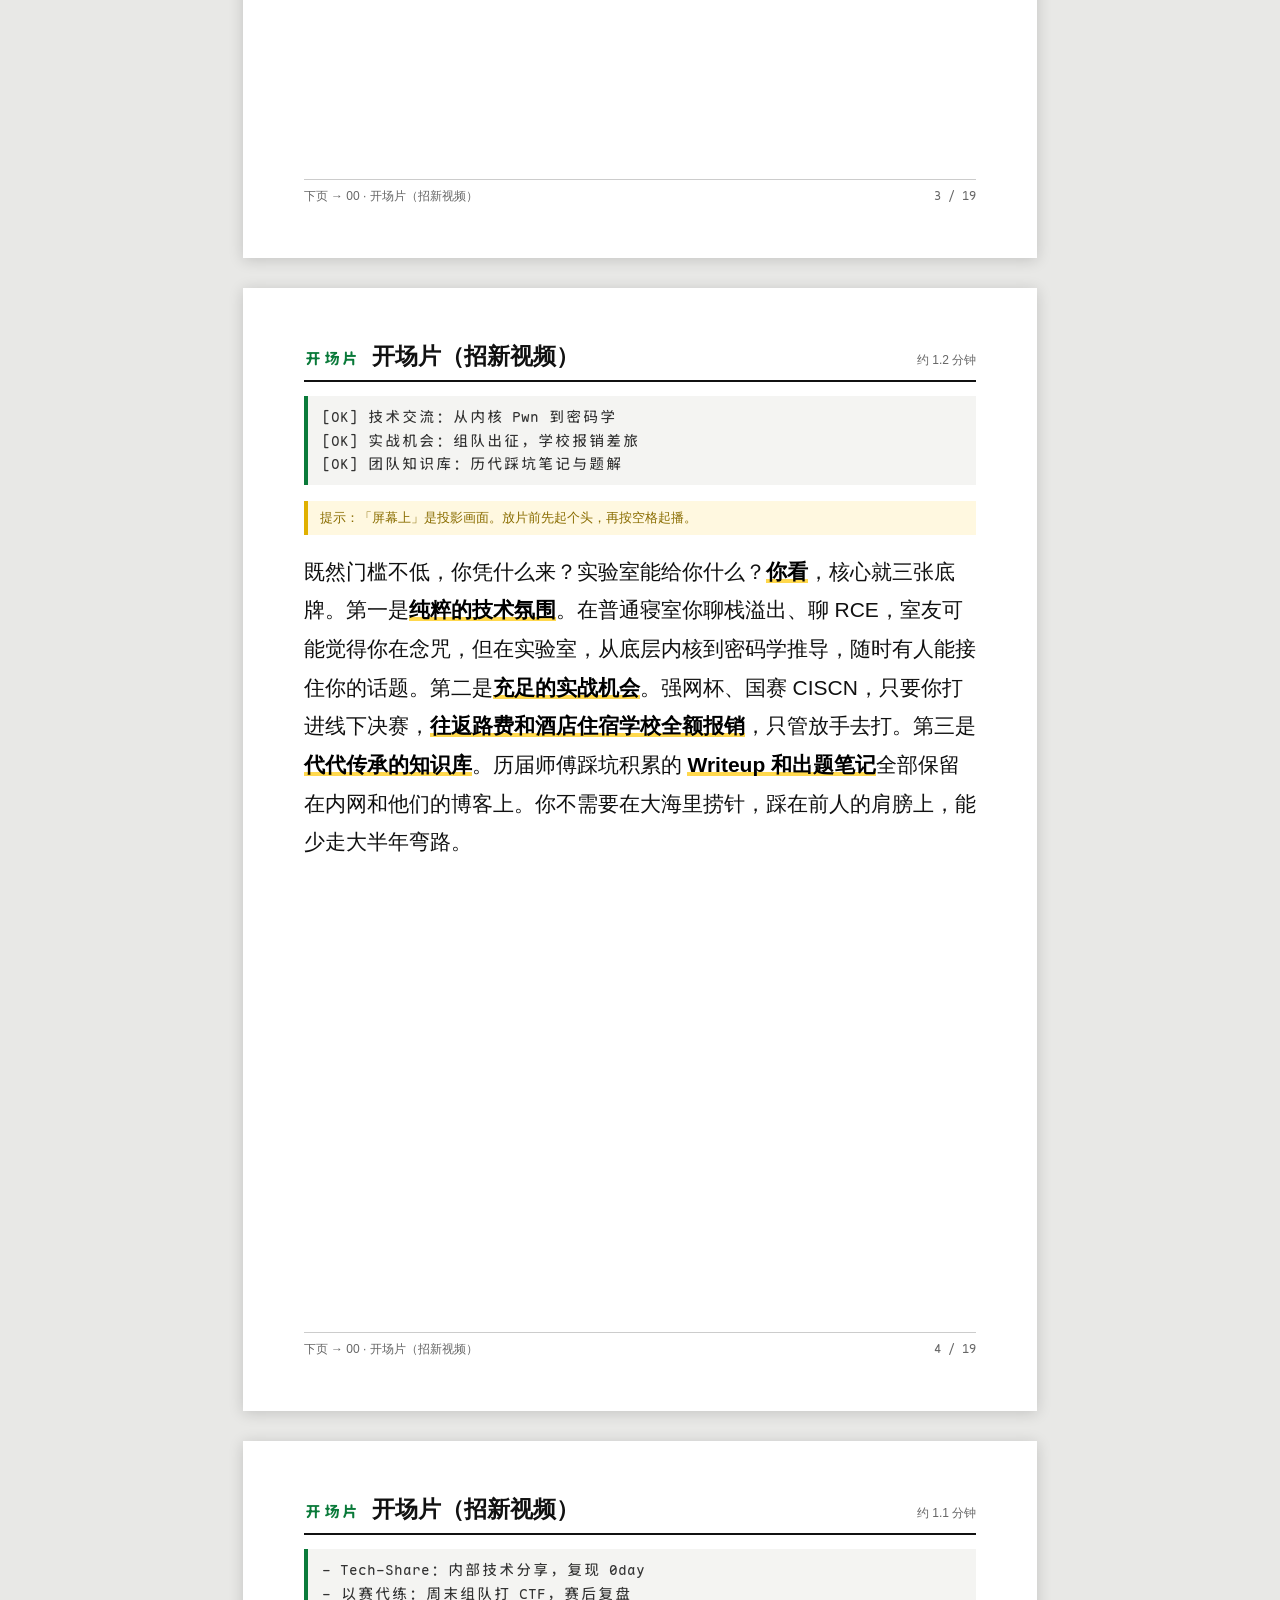
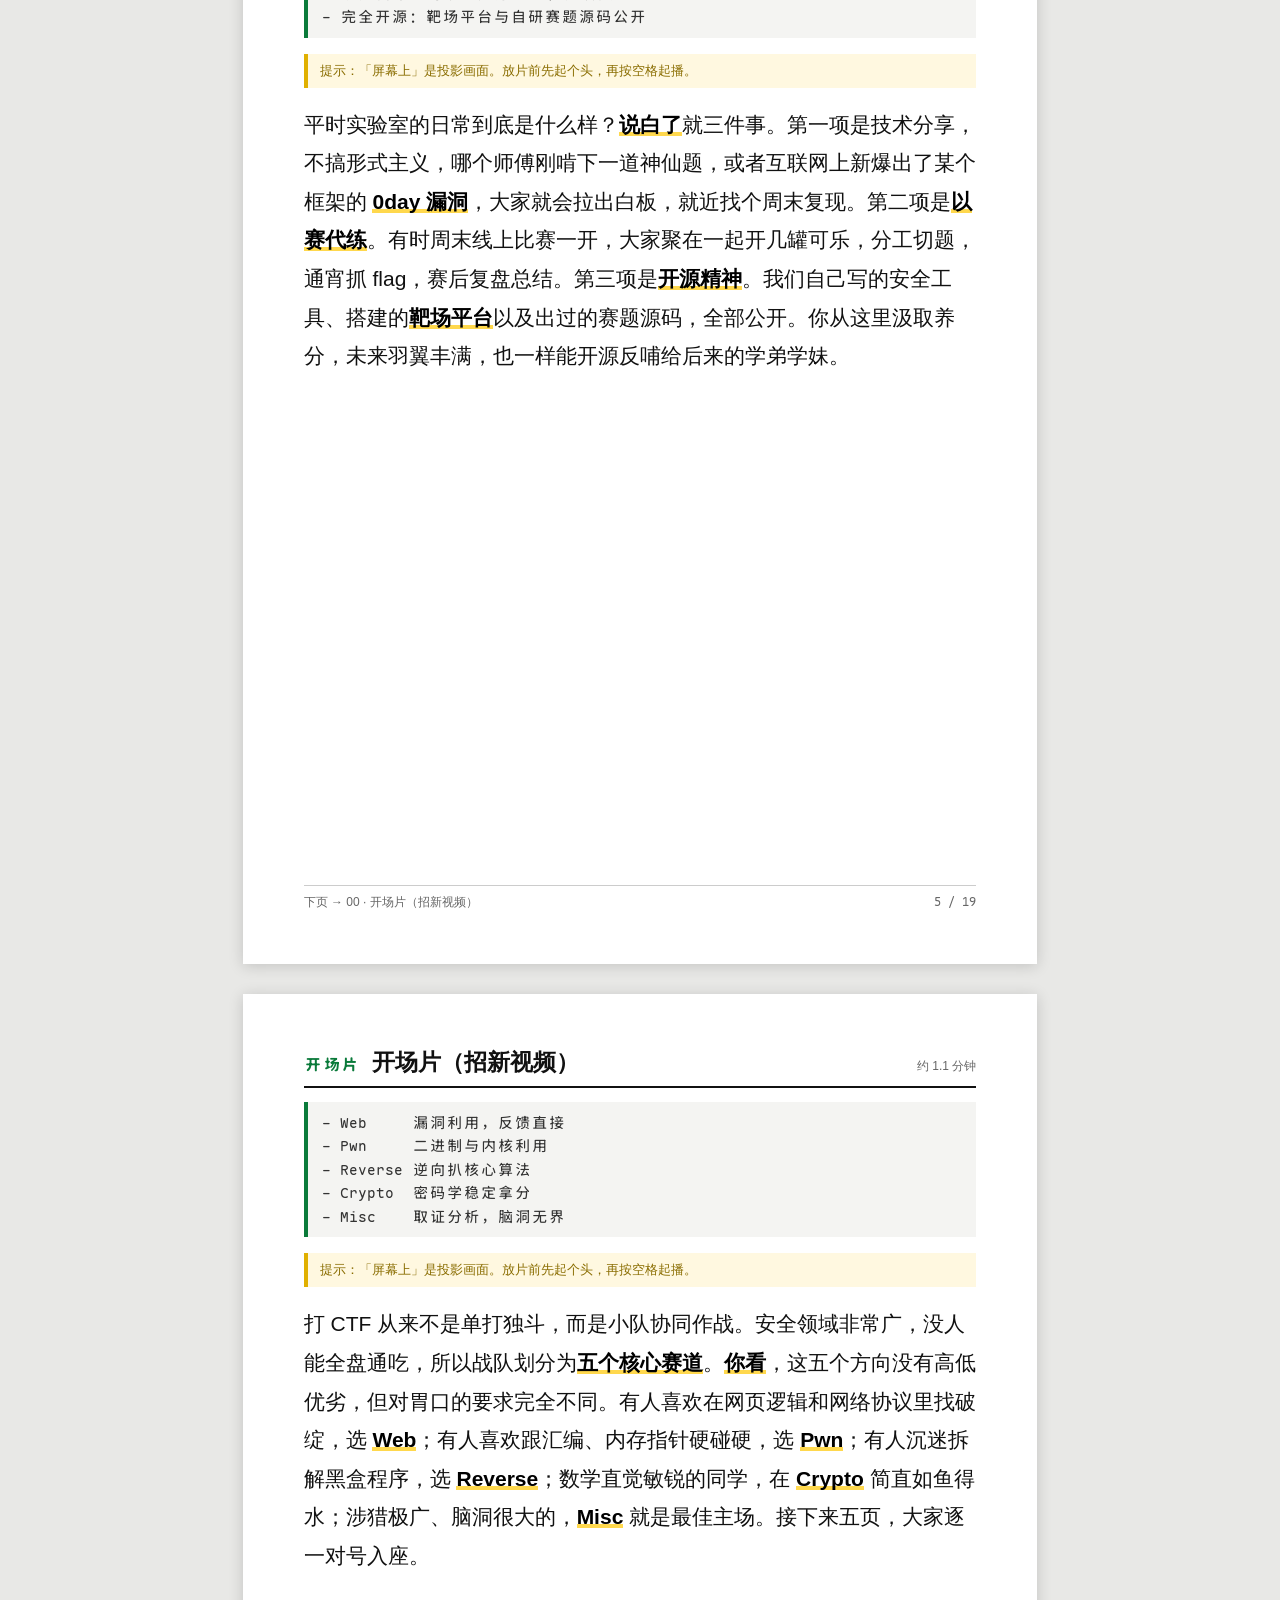
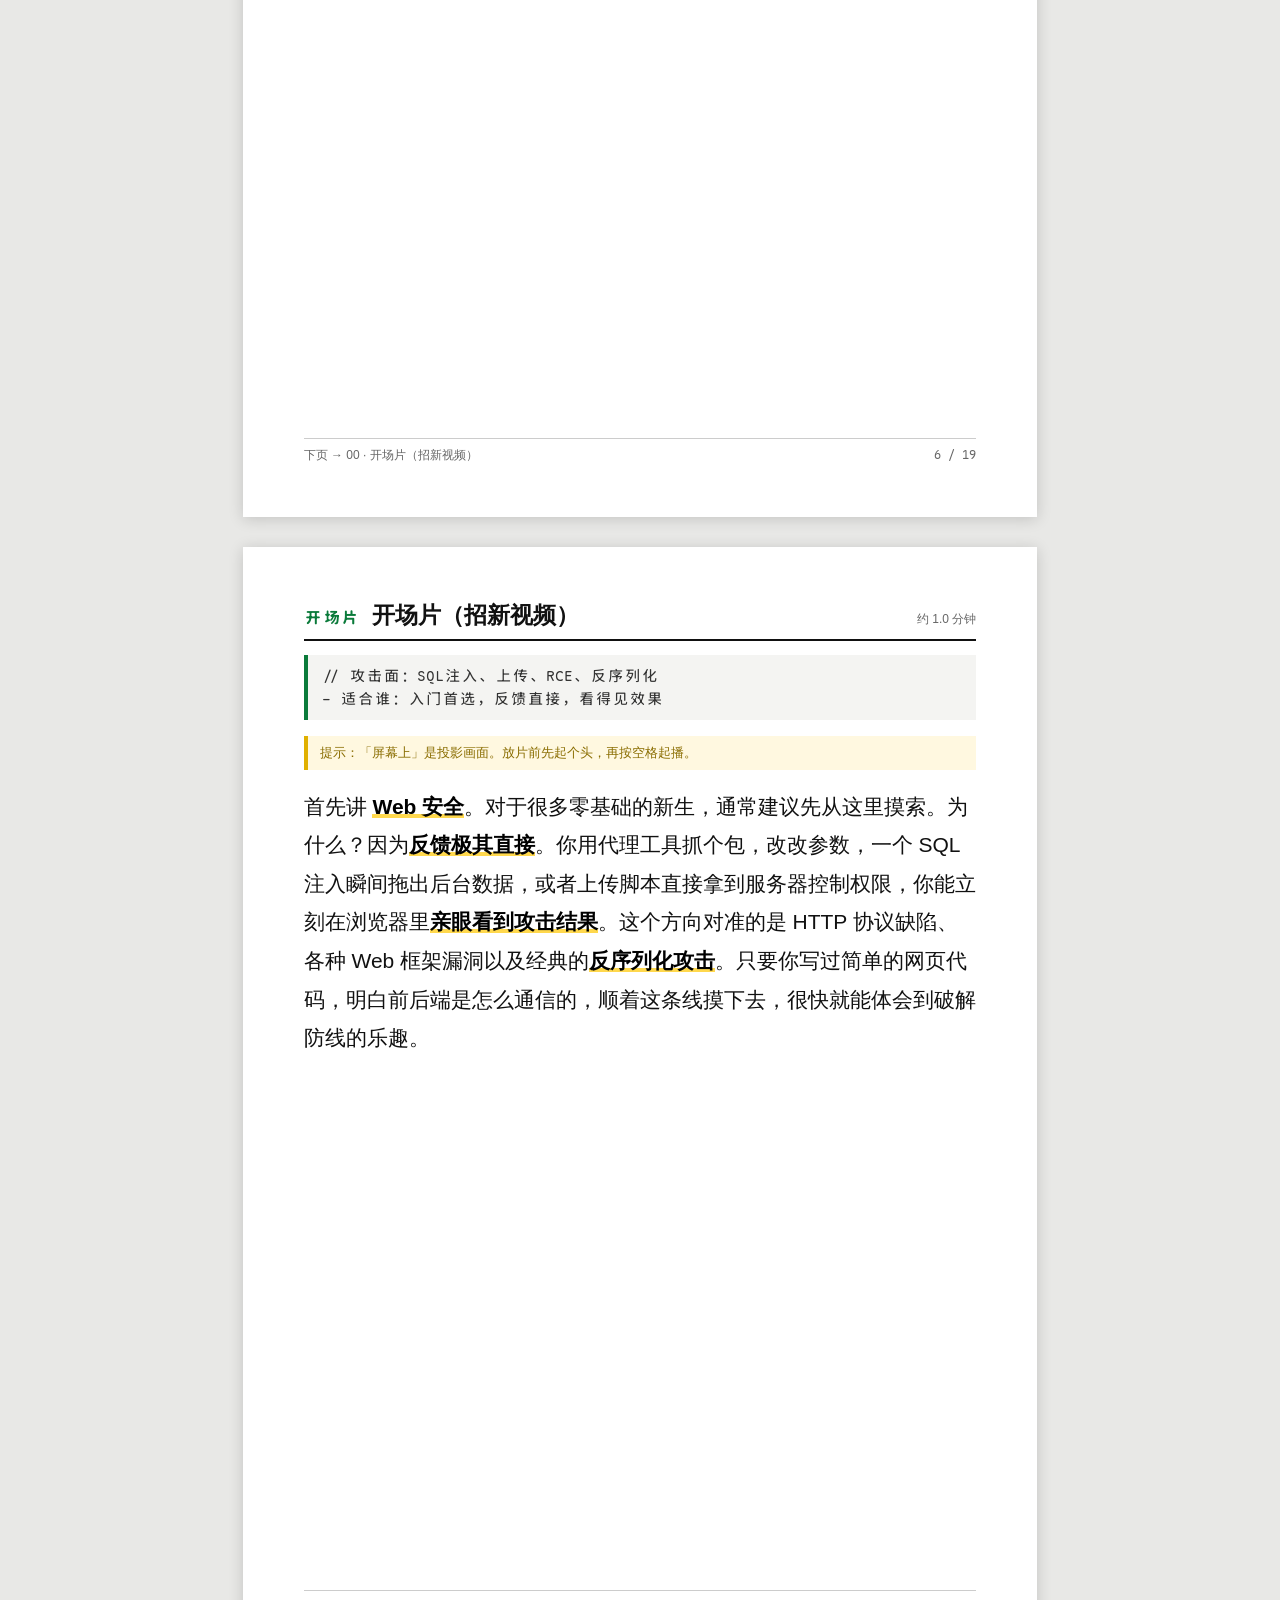
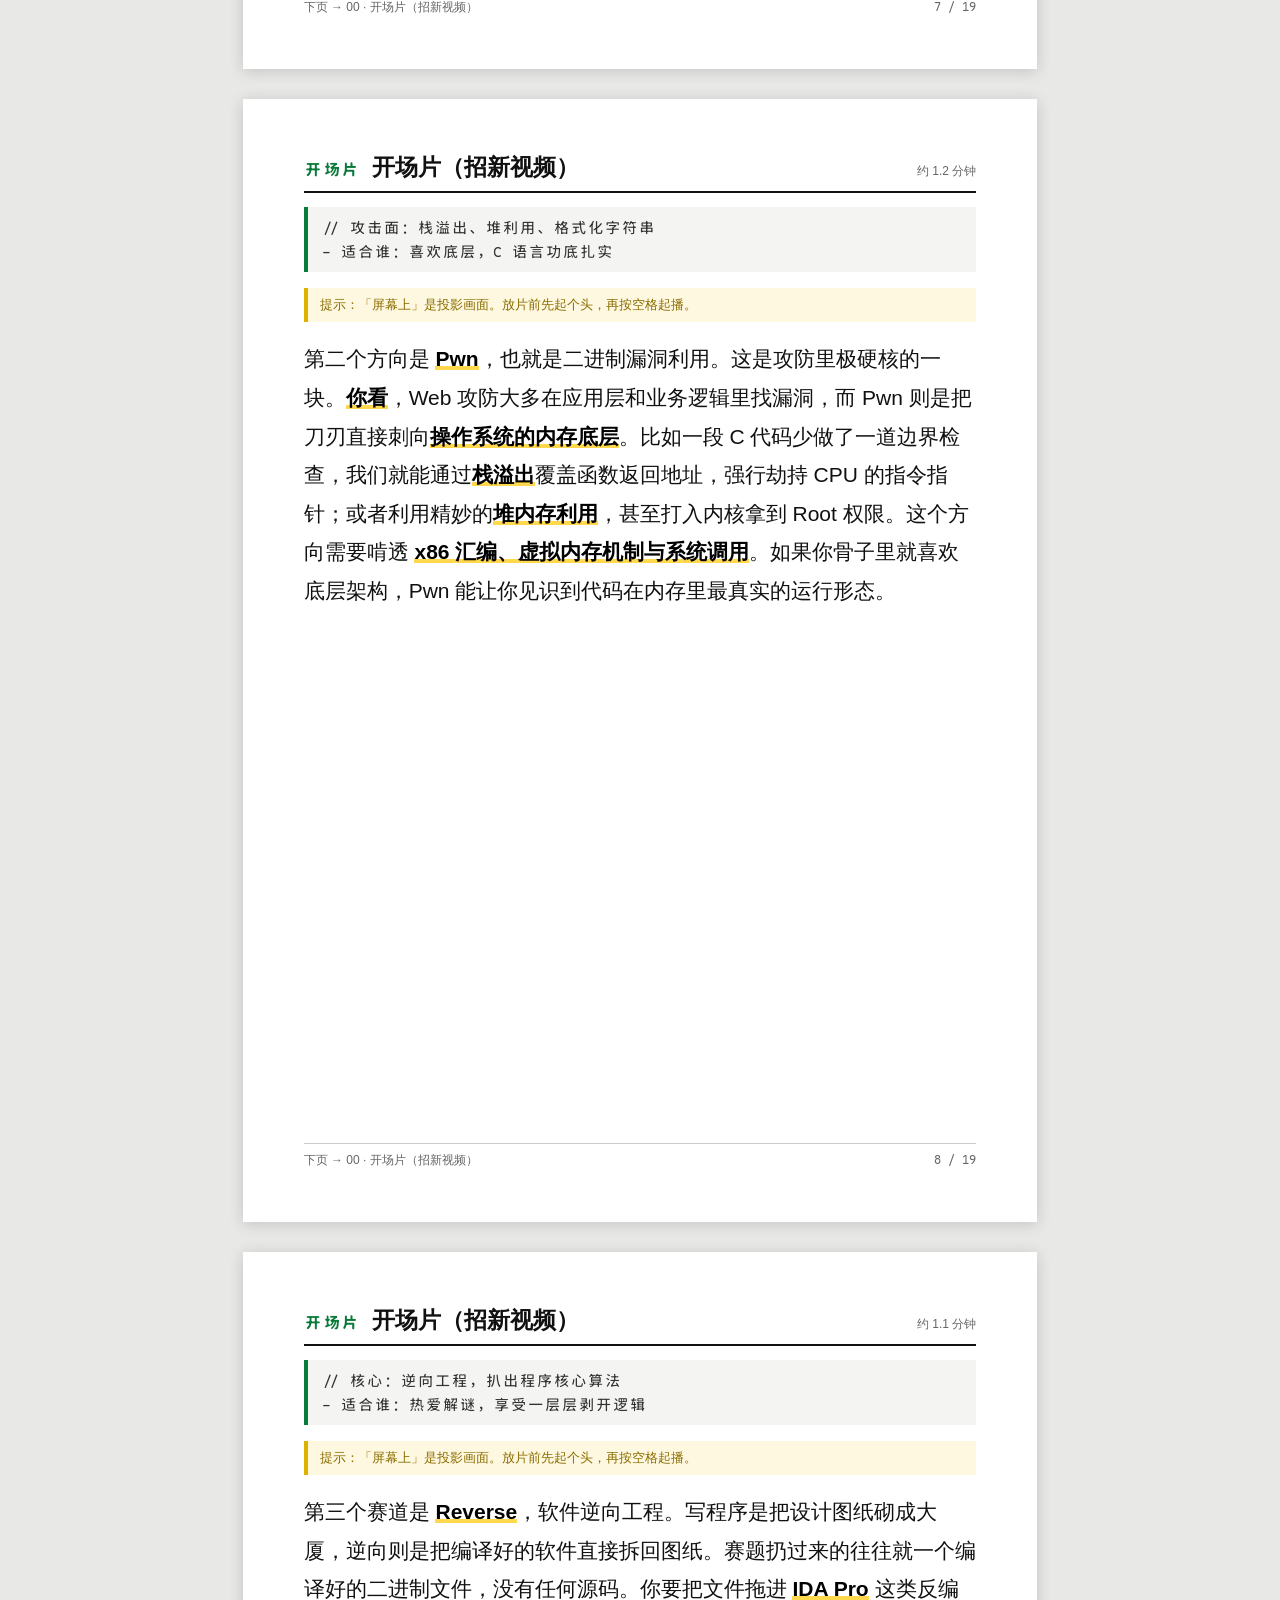
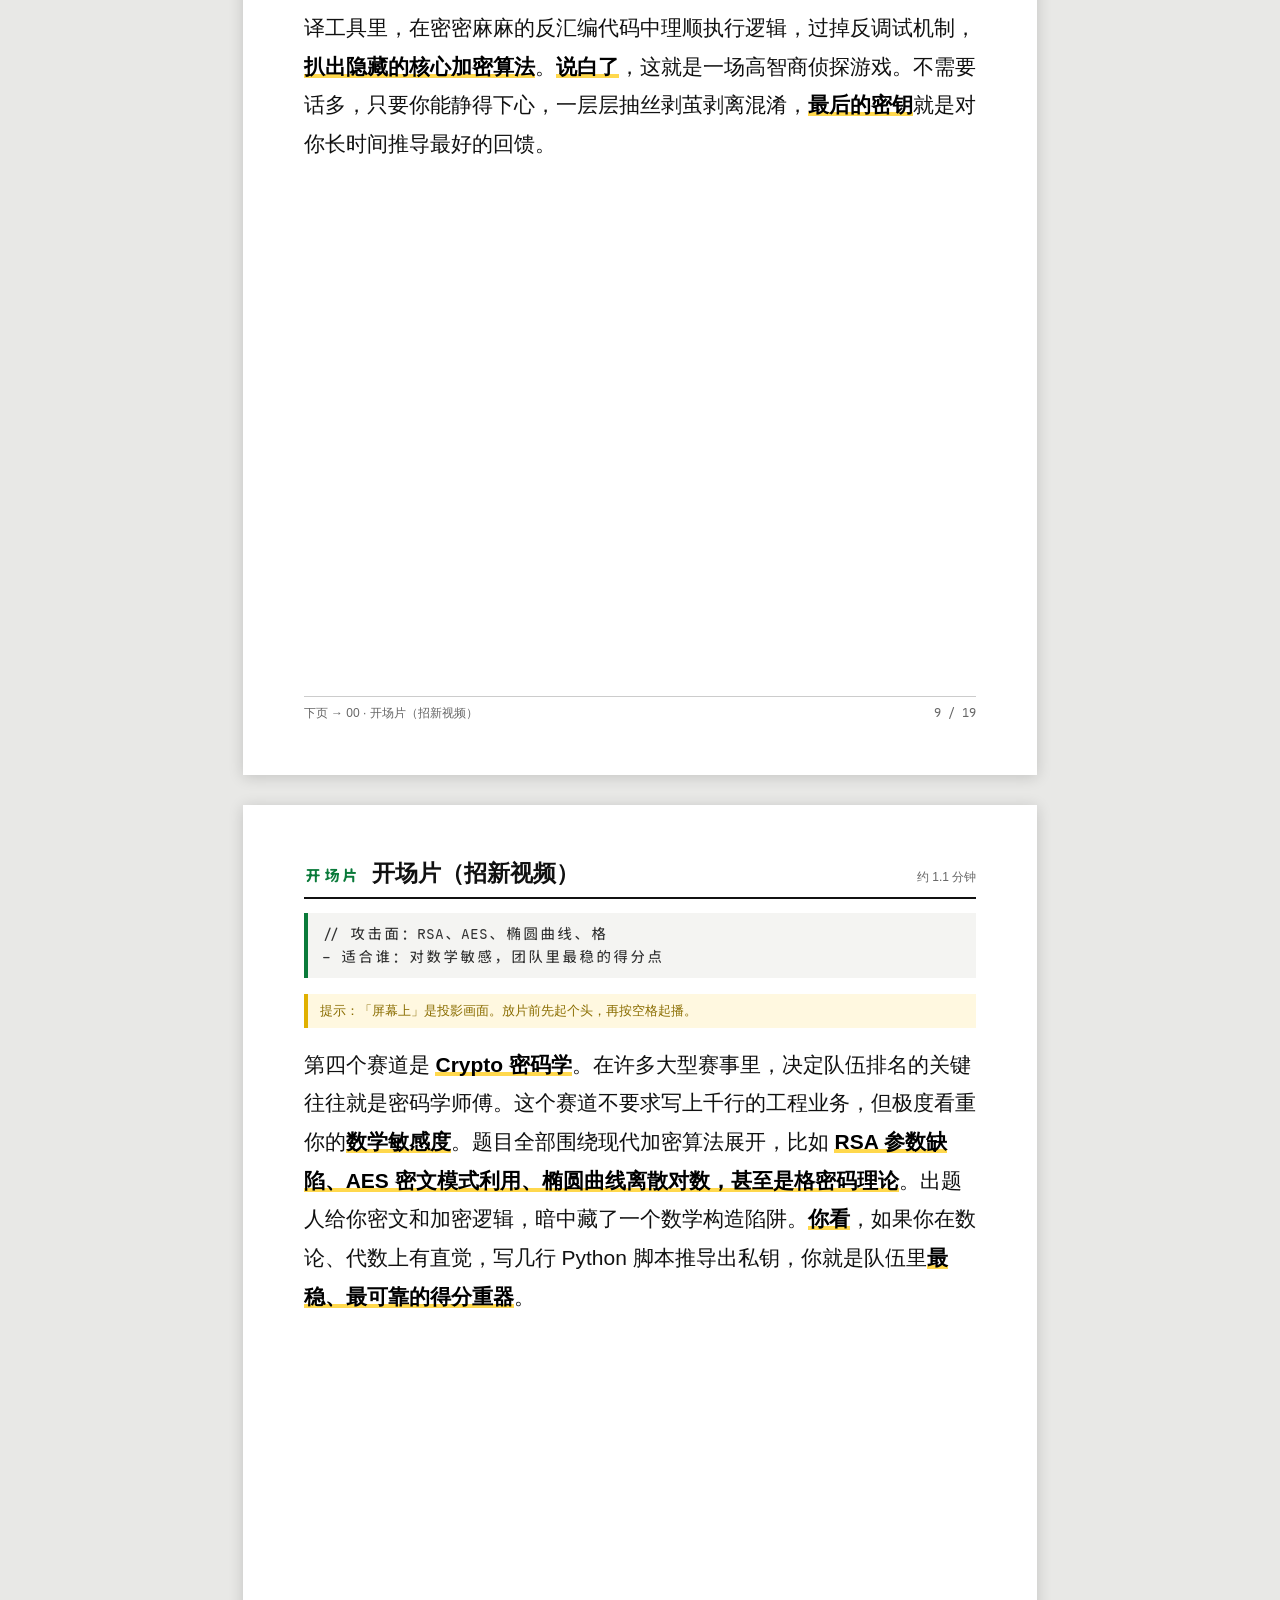
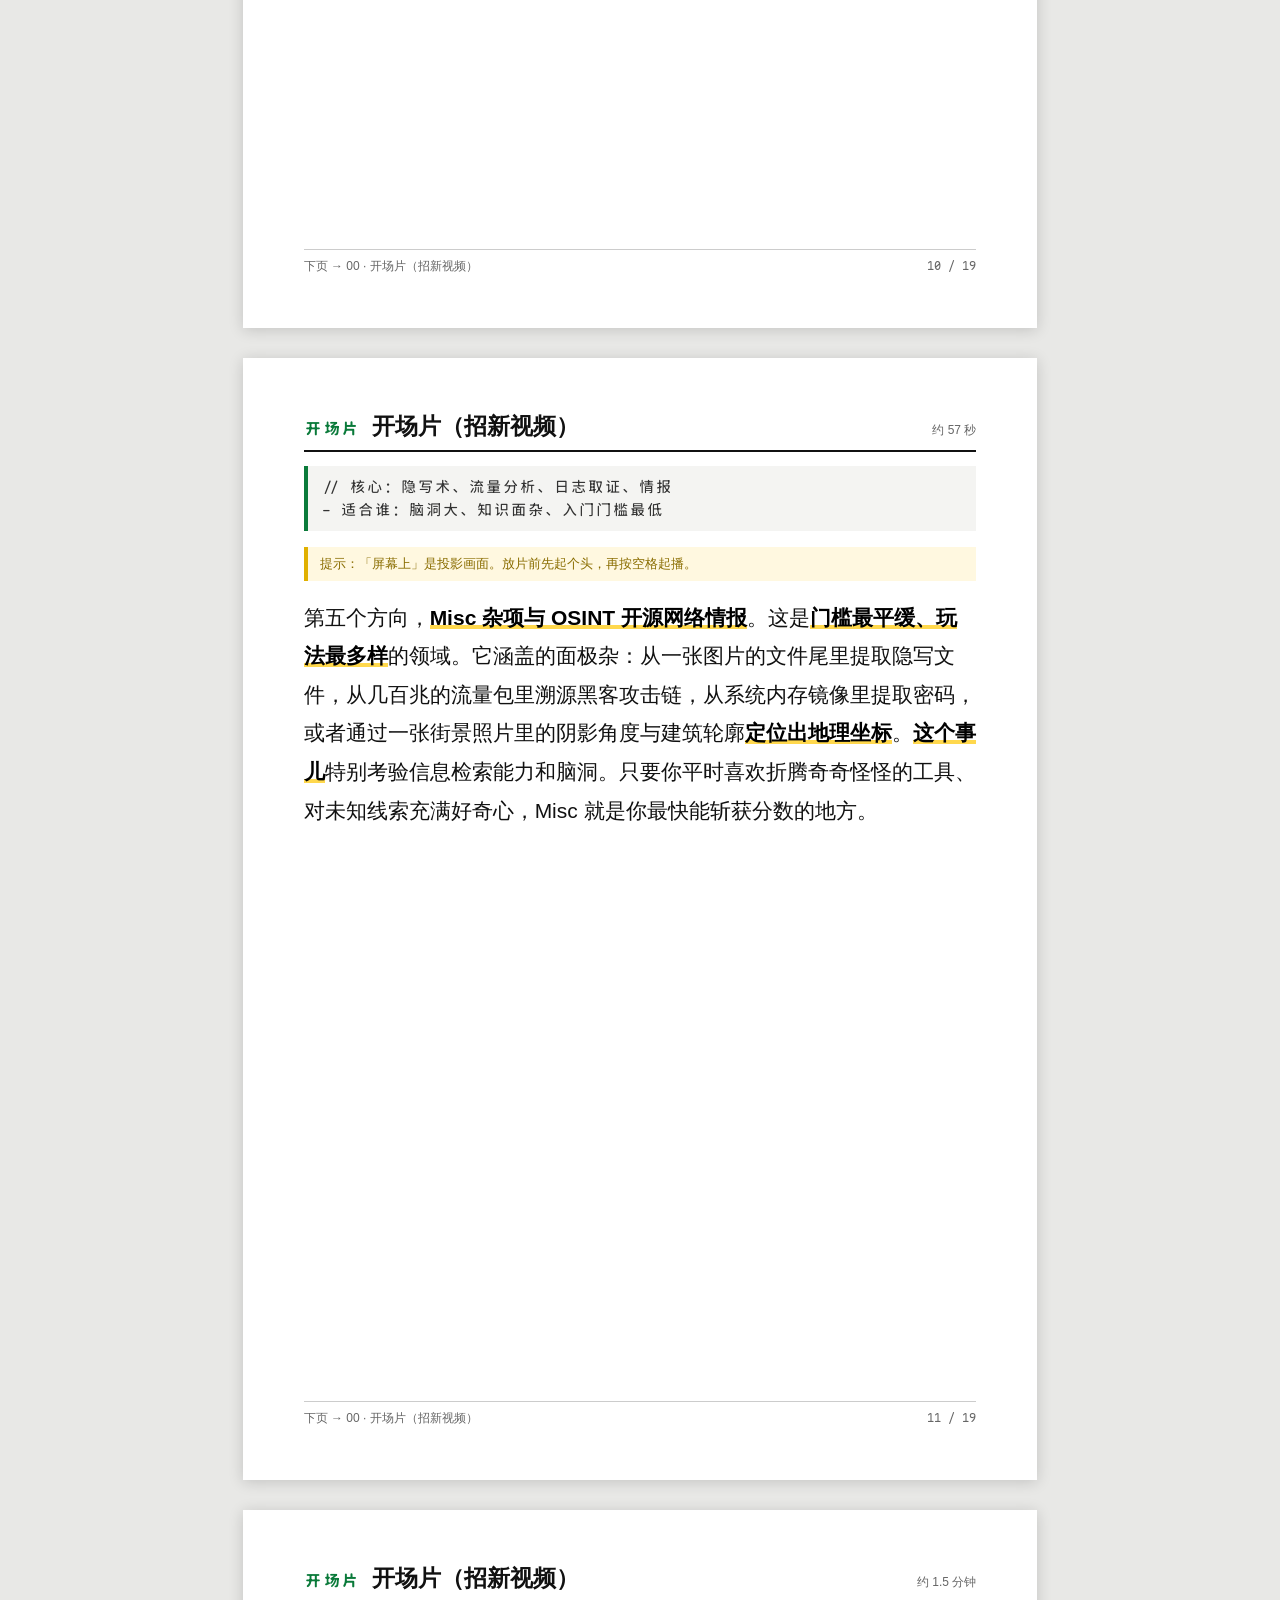
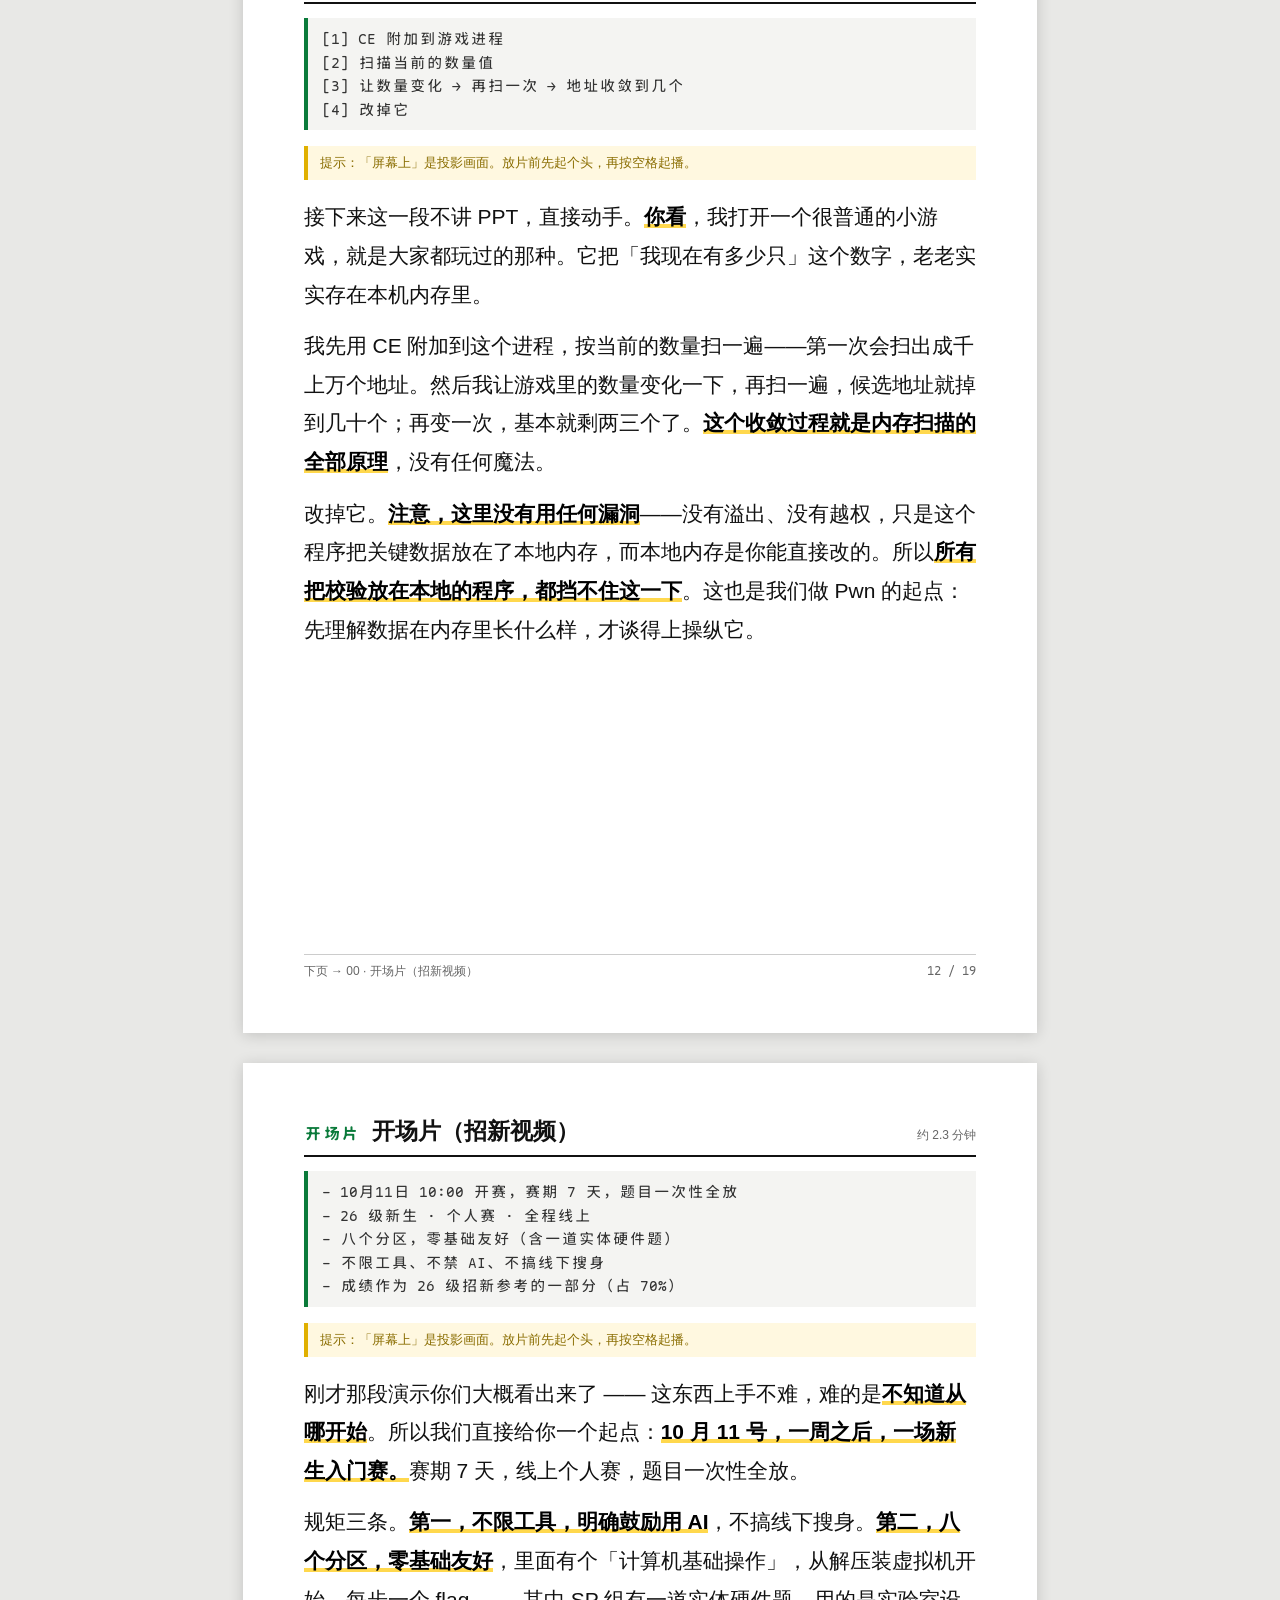
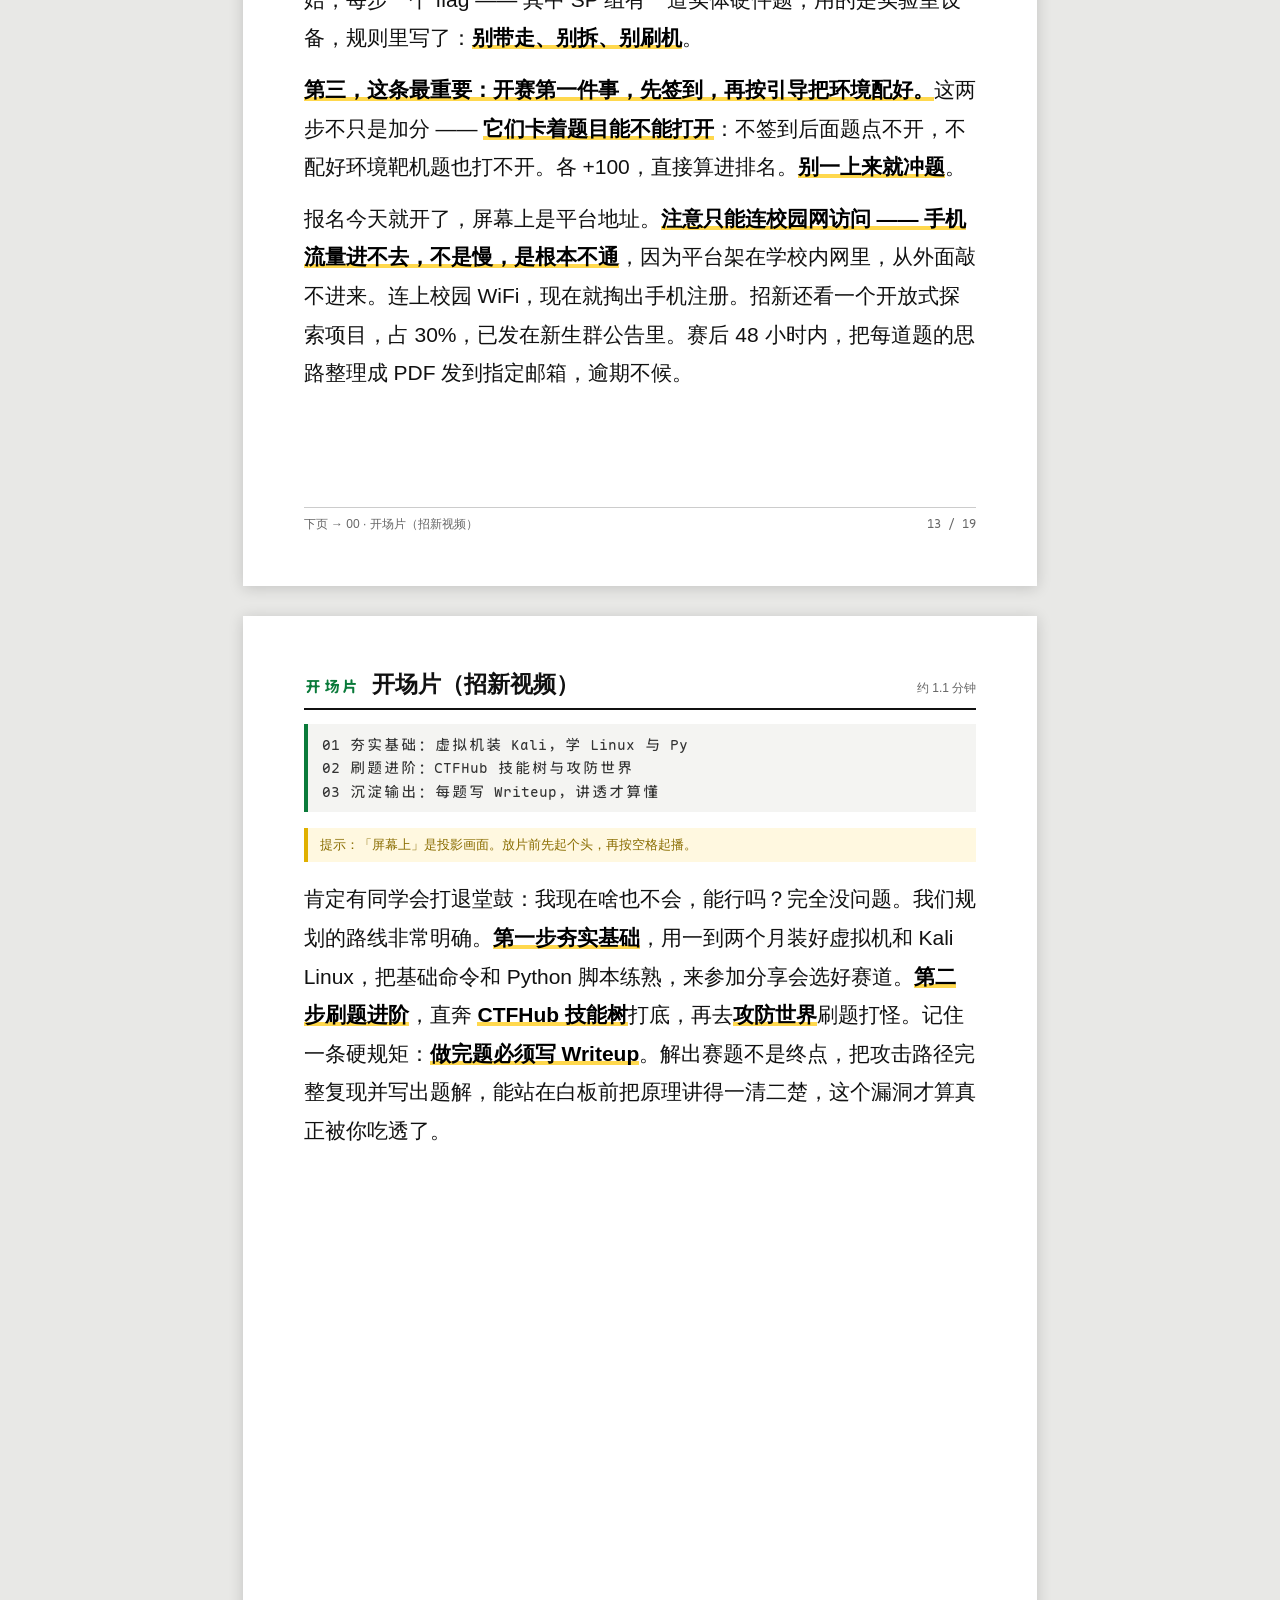
==== commit 4f2841c5: "新生赛页补内网说明 平台架在学校内网，手机流量、家里宽带都进不去 —— 不是慢，是根本不通。 不讲清楚的话，新生用流量打不开会以为平台挂了。  页面在报名入口那行加了「必须连校园网」的橙色提示； 讲稿" ====
--- a/讲稿-打印版.html
+++ b/讲稿-打印版.html
@@ -414,7 +414,7 @@
   <header class="sh-head">
     <span class="sh-num">开场片</span>
     <span class="sh-title">开场片（招新视频）</span>
-    <span class="sh-time">约 2.1 分钟</span>
+    <span class="sh-time">约 2.3 分钟</span>
   </header>
 
   <pre class="sh-screen">- 10月11日 10:00 开赛，赛期 7 天，题目一次性全放
@@ -427,7 +427,7 @@
     <p>刚才那段演示你们大概看出来了 —— 这东西上手不难，难的是<b>不知道从哪开始</b>。所以我们直接给你一个起点：<b>10 月 11 号，一周之后，一场新生入门赛。</b>赛期 7 天，线上个人赛，题目一次性全放。</p>
 <p>规矩三条。<b>第一，不限工具，明确鼓励用 AI</b>，不搞线下搜身。<b>第二，八个分区，零基础友好</b>，里面有个「计算机基础操作」，从解压装虚拟机开始，每步一个 flag —— 其中 SP 组有一道实体硬件题，用的是实验室设备，规则里写了：<b>别带走、别拆、别刷机</b>。</p>
 <p><b>第三，这条最重要：开赛第一件事，先签到，再按引导把环境配好。</b>这两步不只是加分 —— <b>它们卡着题目能不能打开</b>：不签到后面题点不开，不配好环境靶机题也打不开。各 +100，直接算进排名。<b>别一上来就冲题</b>。</p>
-<p>报名今天就开了，屏幕上是平台地址，<b>连校园网，掏出手机就能注册</b>。招新还看一个开放式探索项目，占 30%，已发在新生群公告里。赛后 48 小时内，把每道题的思路整理成 PDF 发到指定邮箱，逾期不候。</p>
+<p>报名今天就开了，屏幕上是平台地址。<b>注意只能连校园网访问 —— 手机流量进不去，不是慢，是根本不通</b>，因为平台架在学校内网里，从外面敲不进来。连上校园 WiFi，现在就掏出手机注册。招新还看一个开放式探索项目，占 30%，已发在新生群公告里。赛后 48 小时内，把每道题的思路整理成 PDF 发到指定邮箱，逾期不候。</p>
   </div>
 
   <footer class="sh-foot">
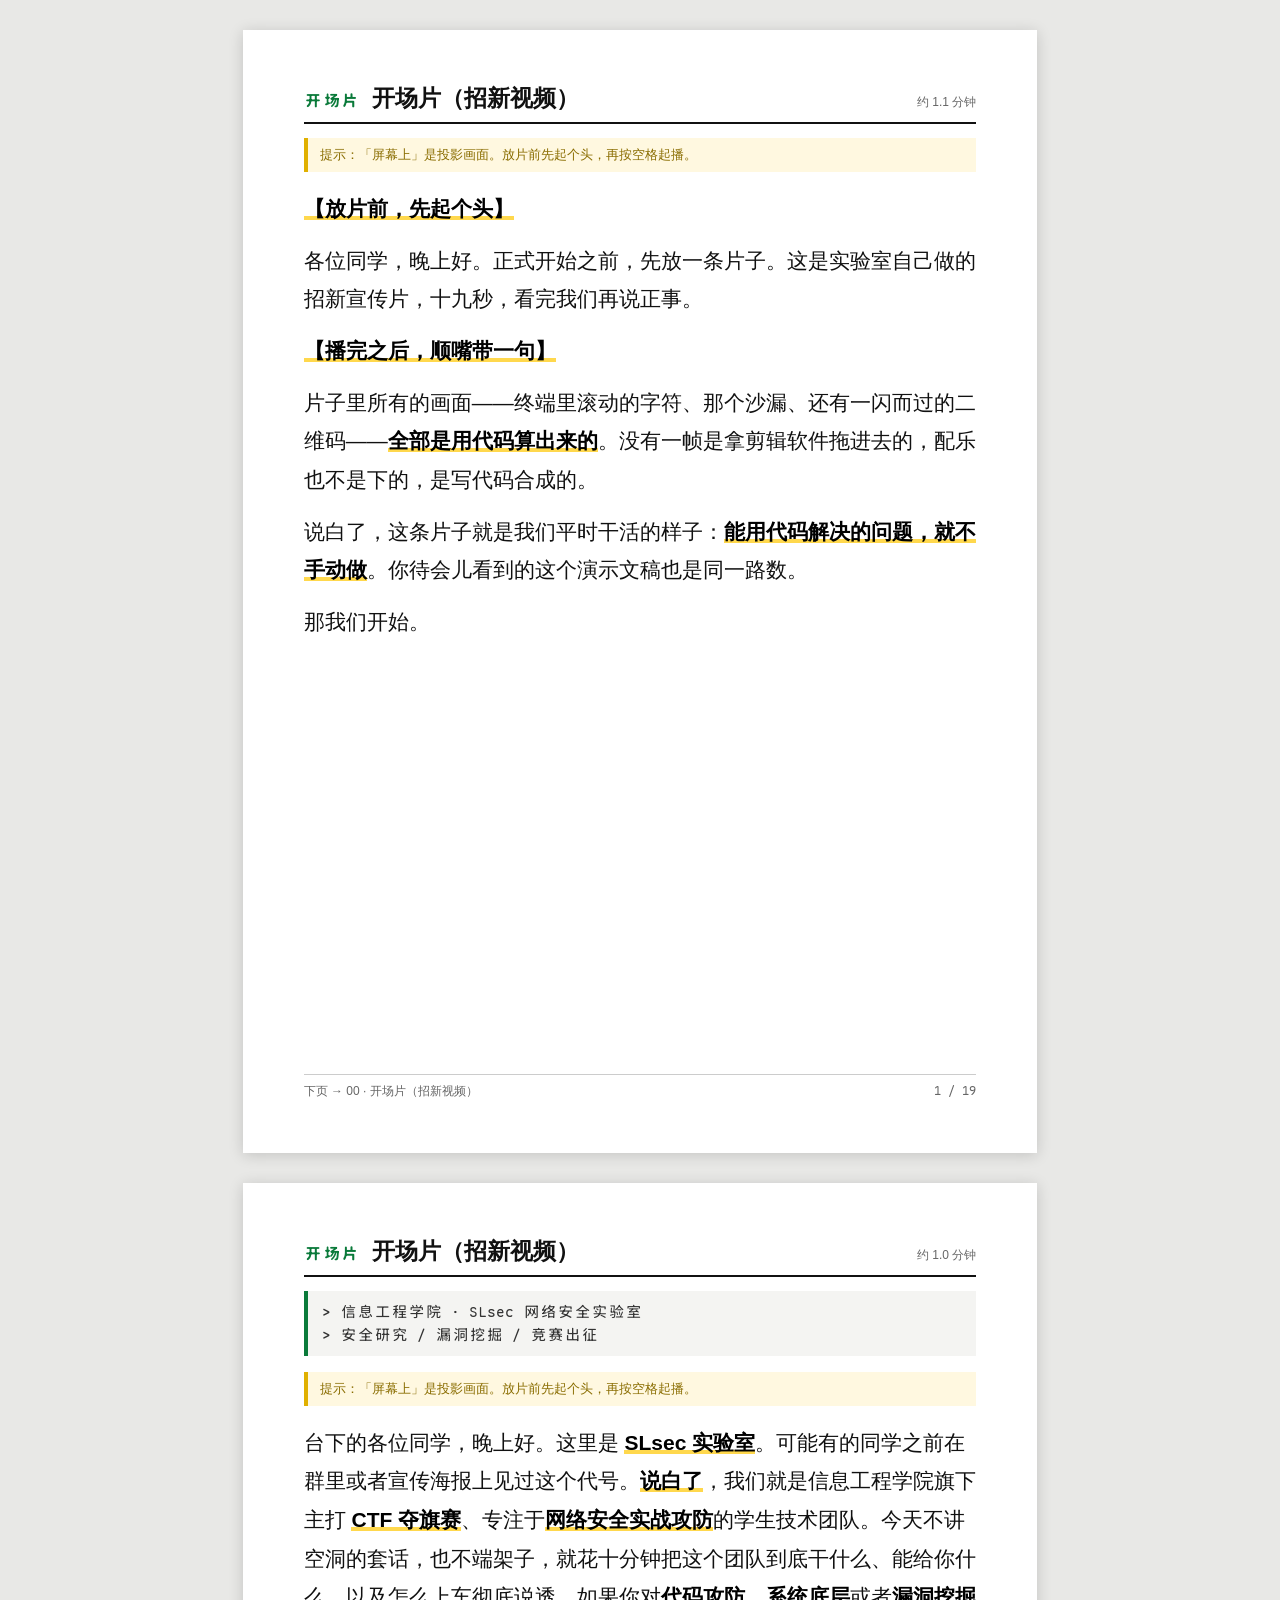
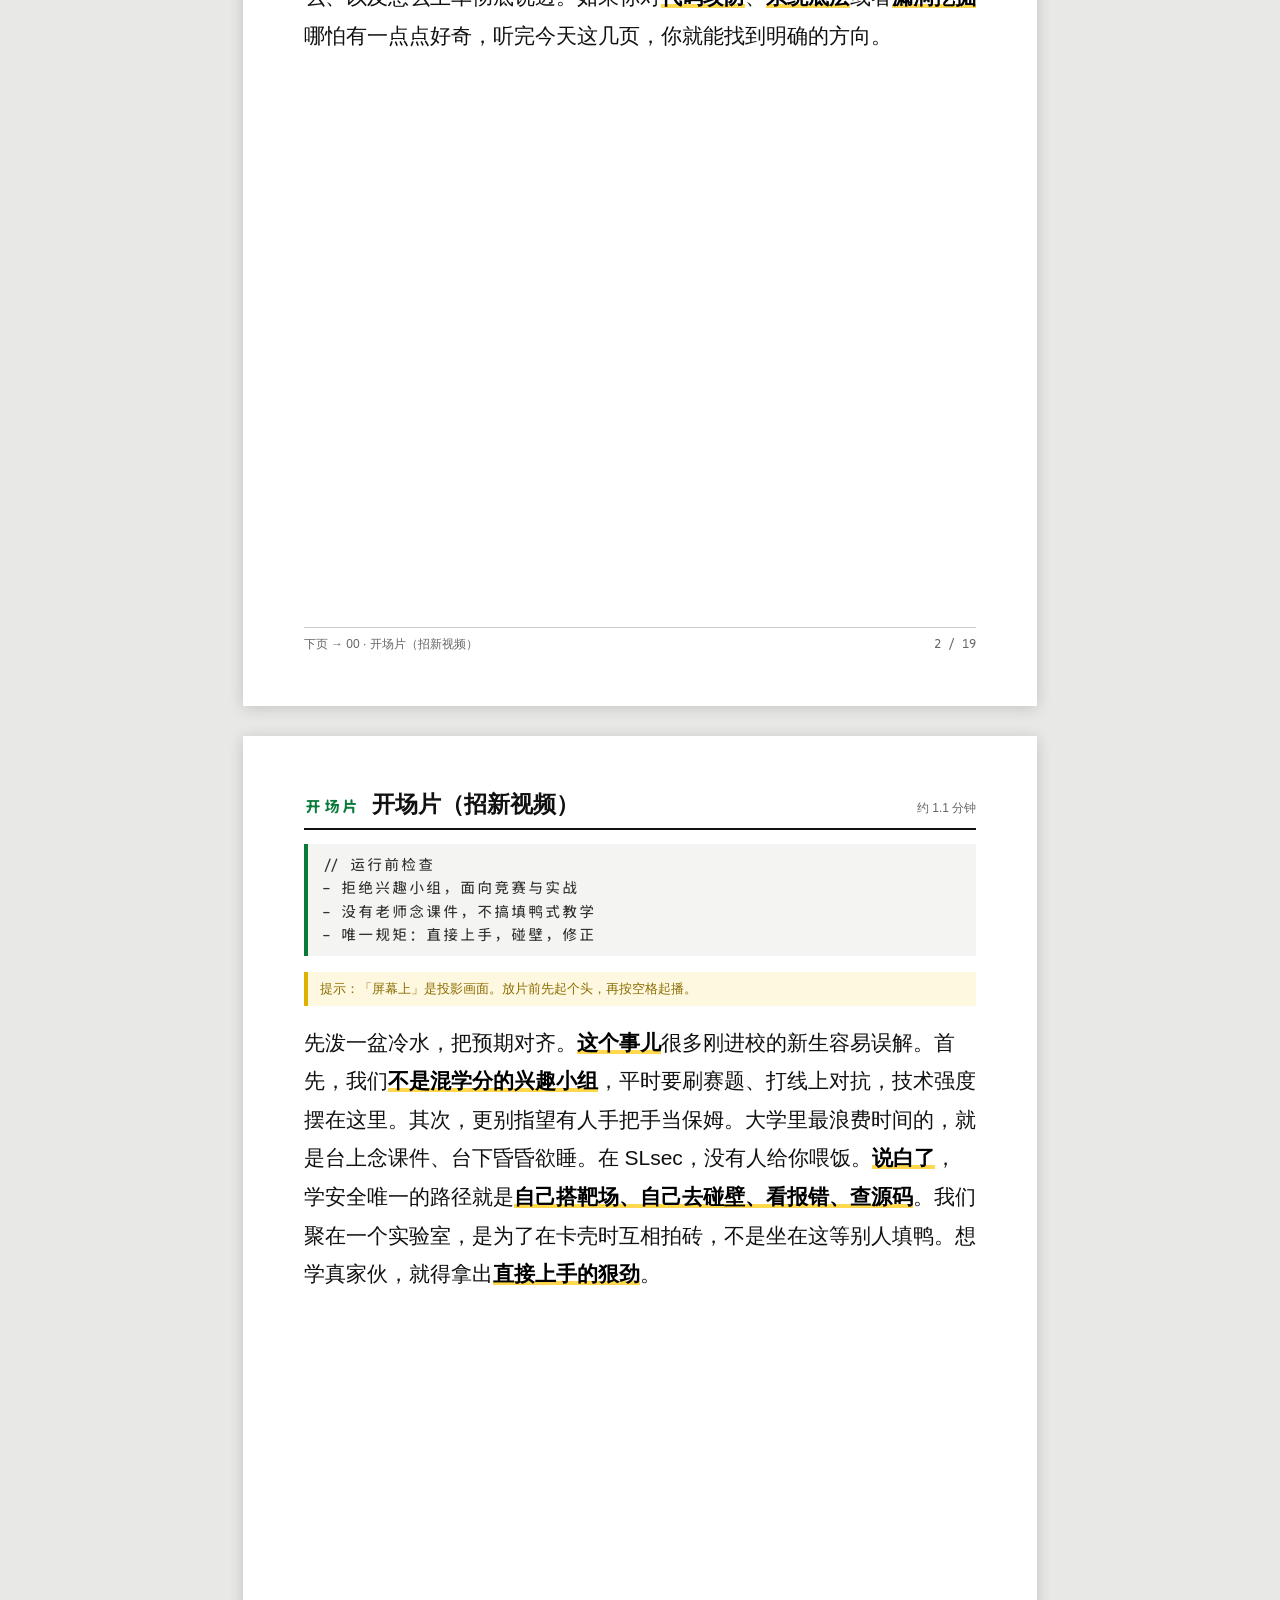
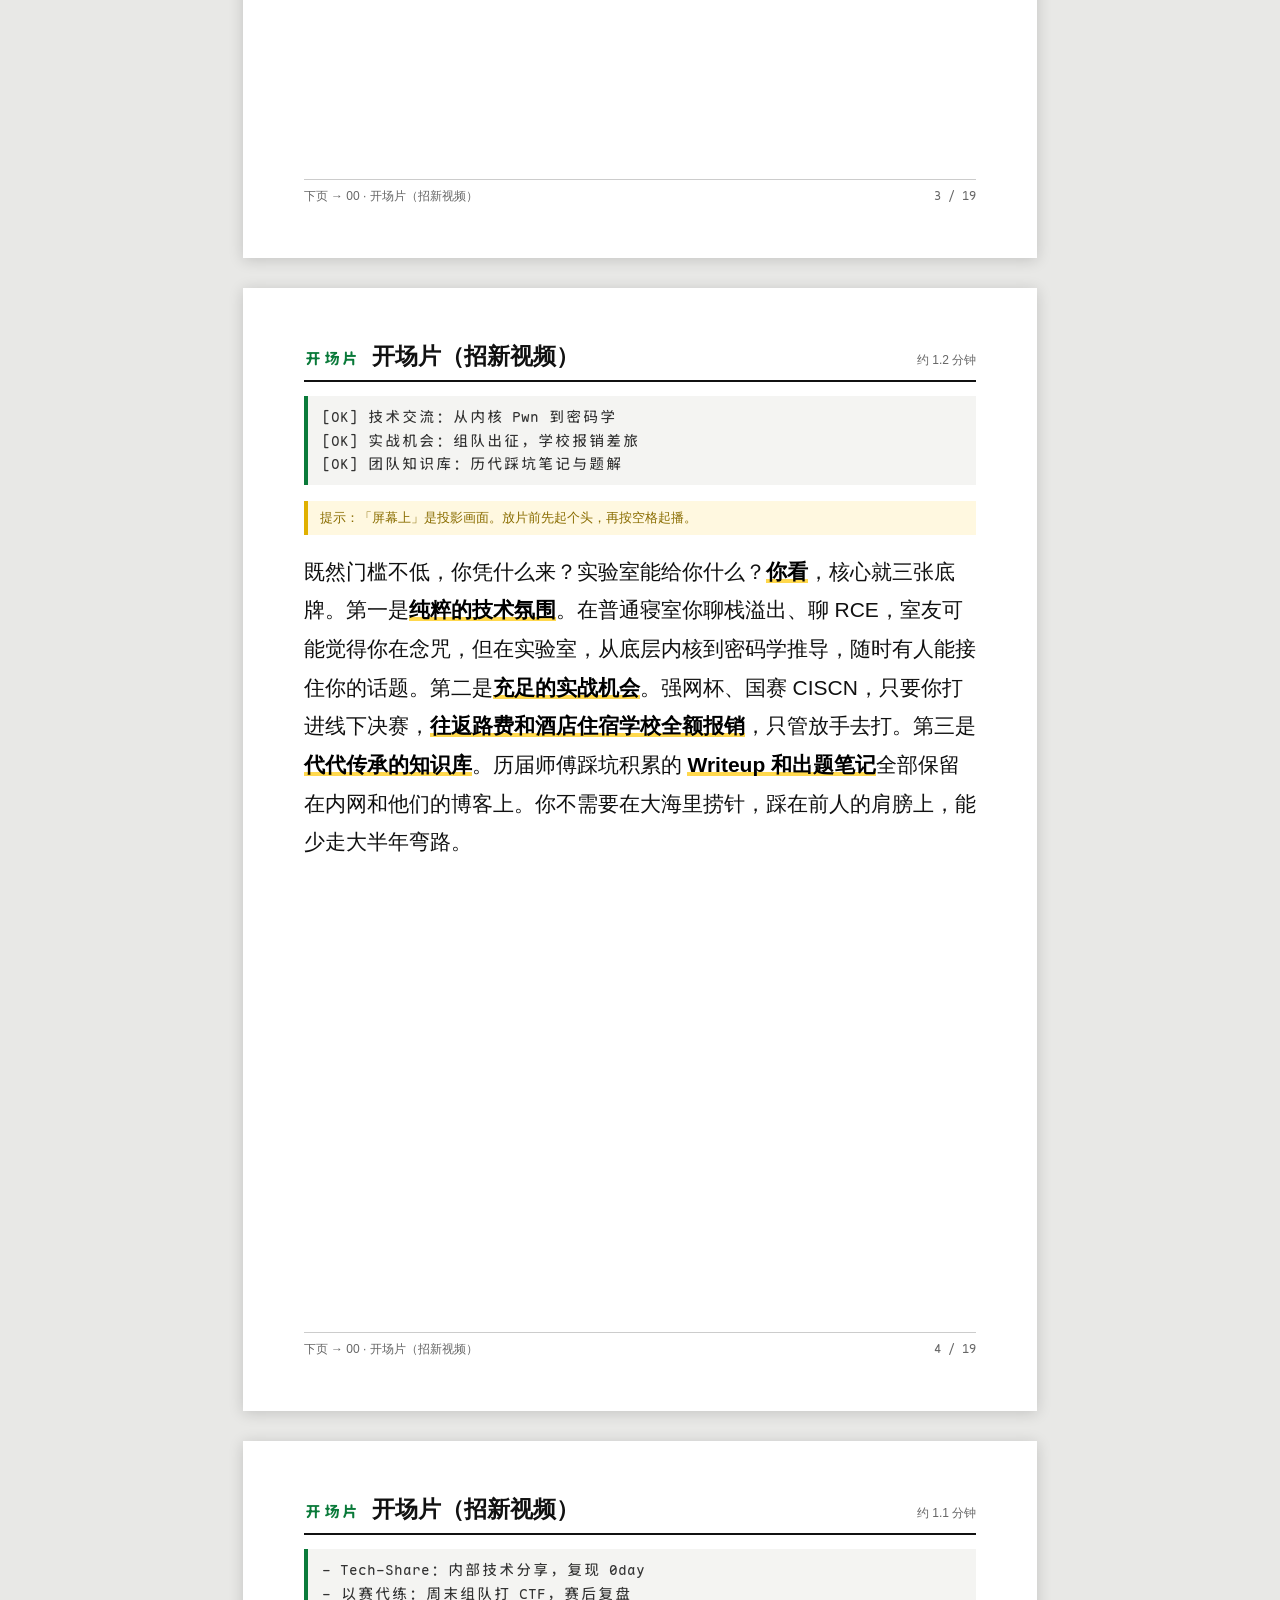
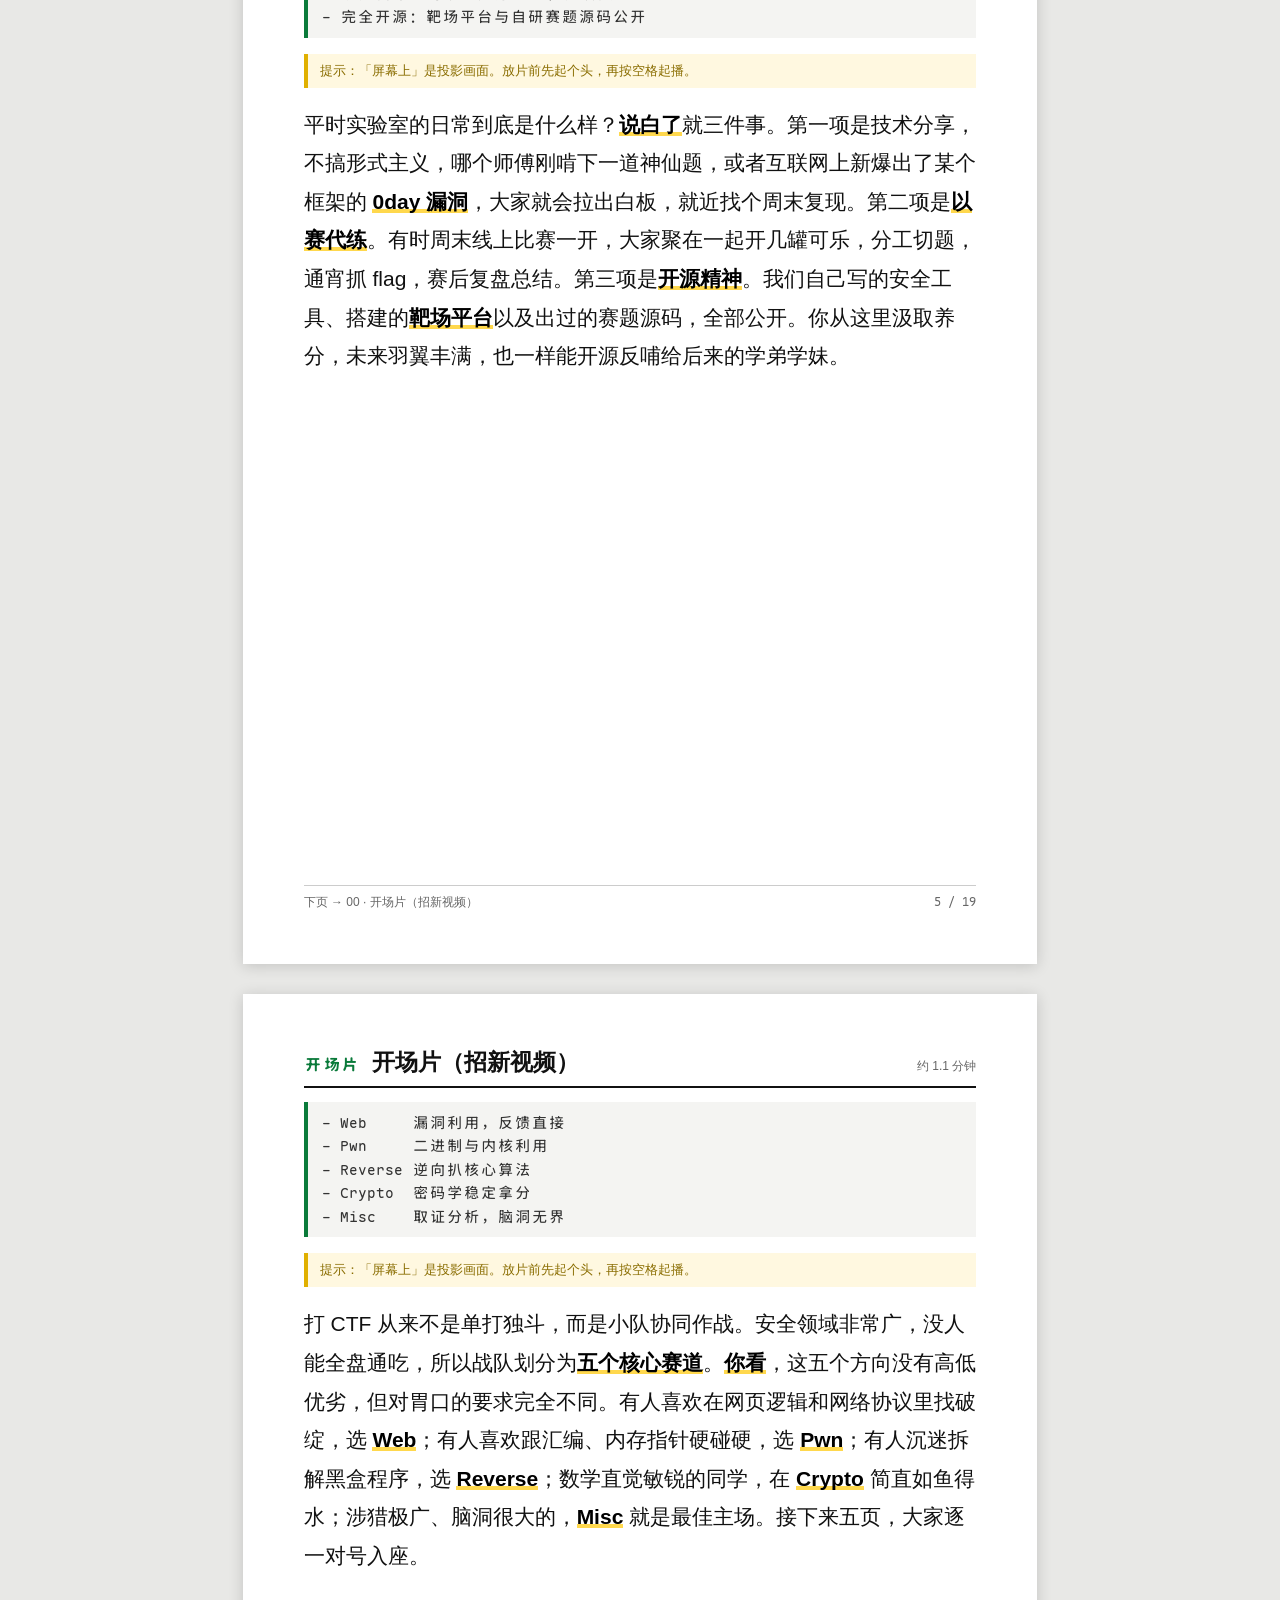
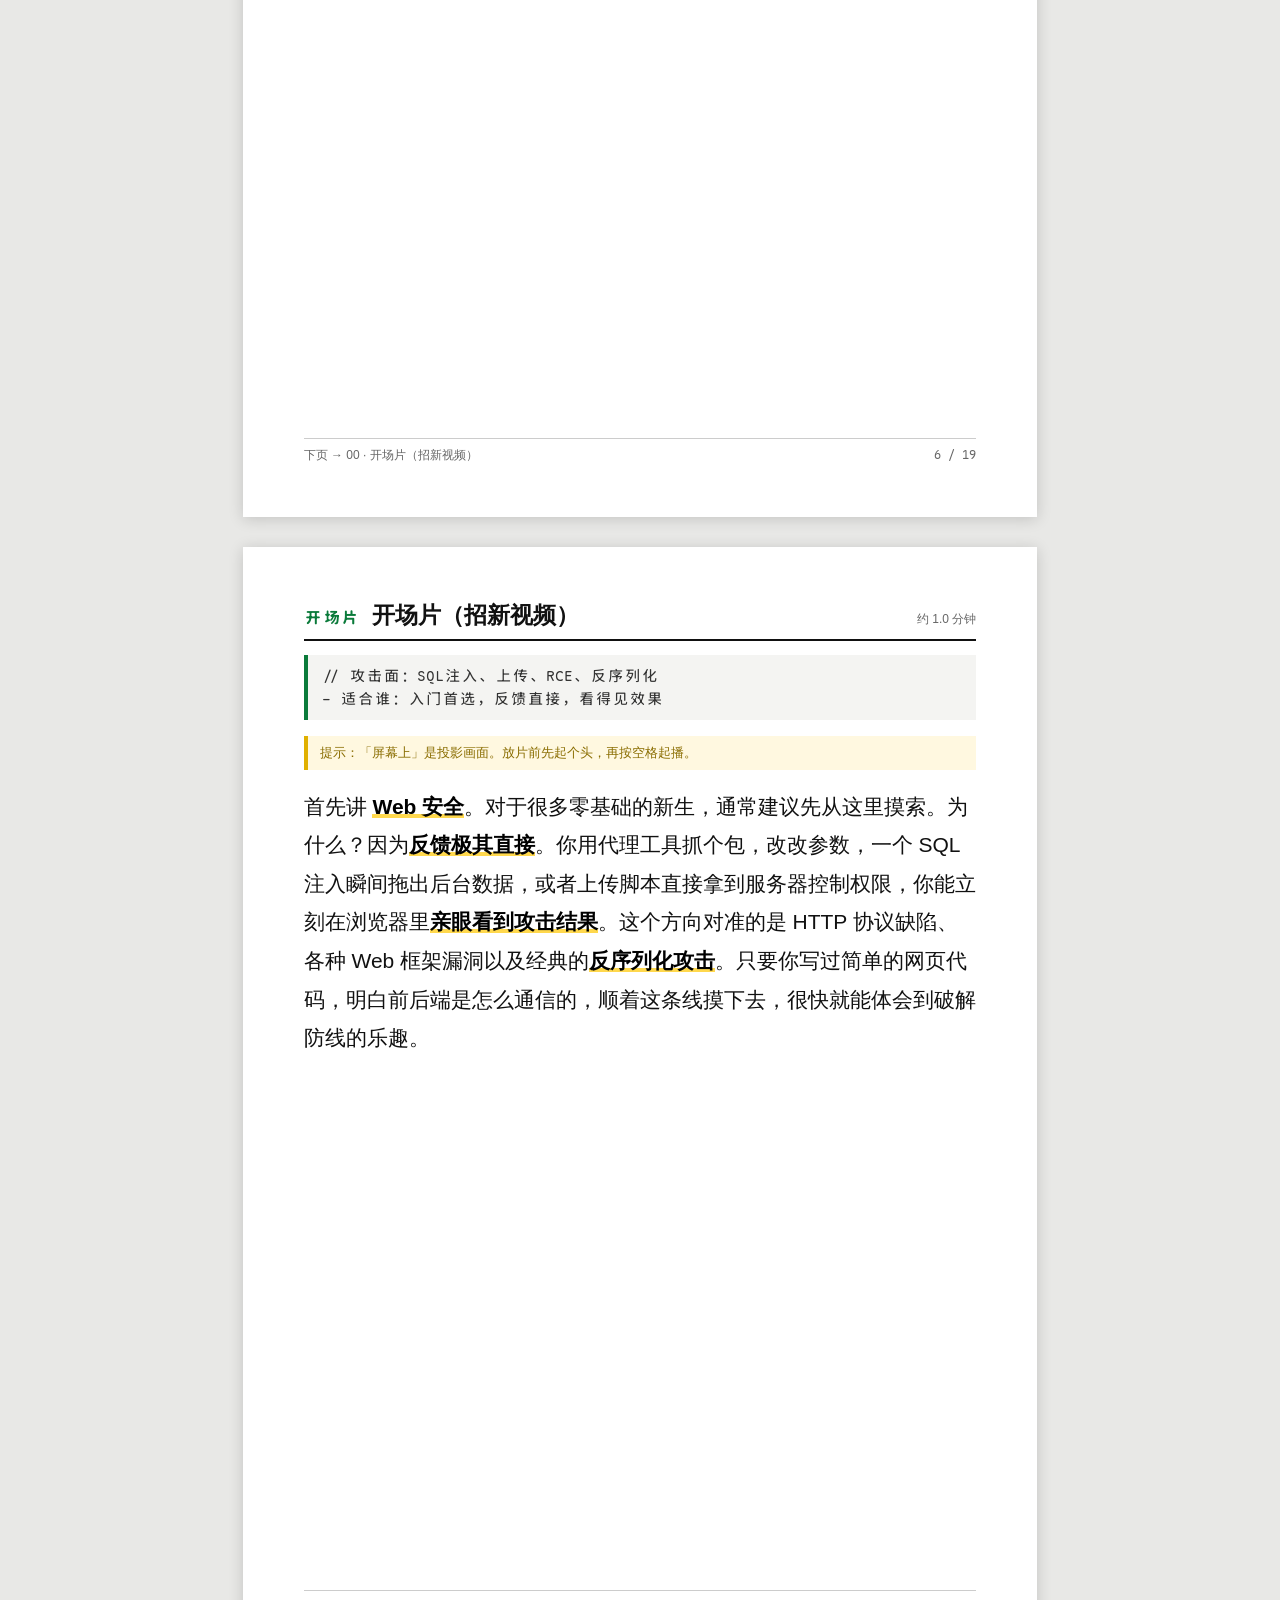
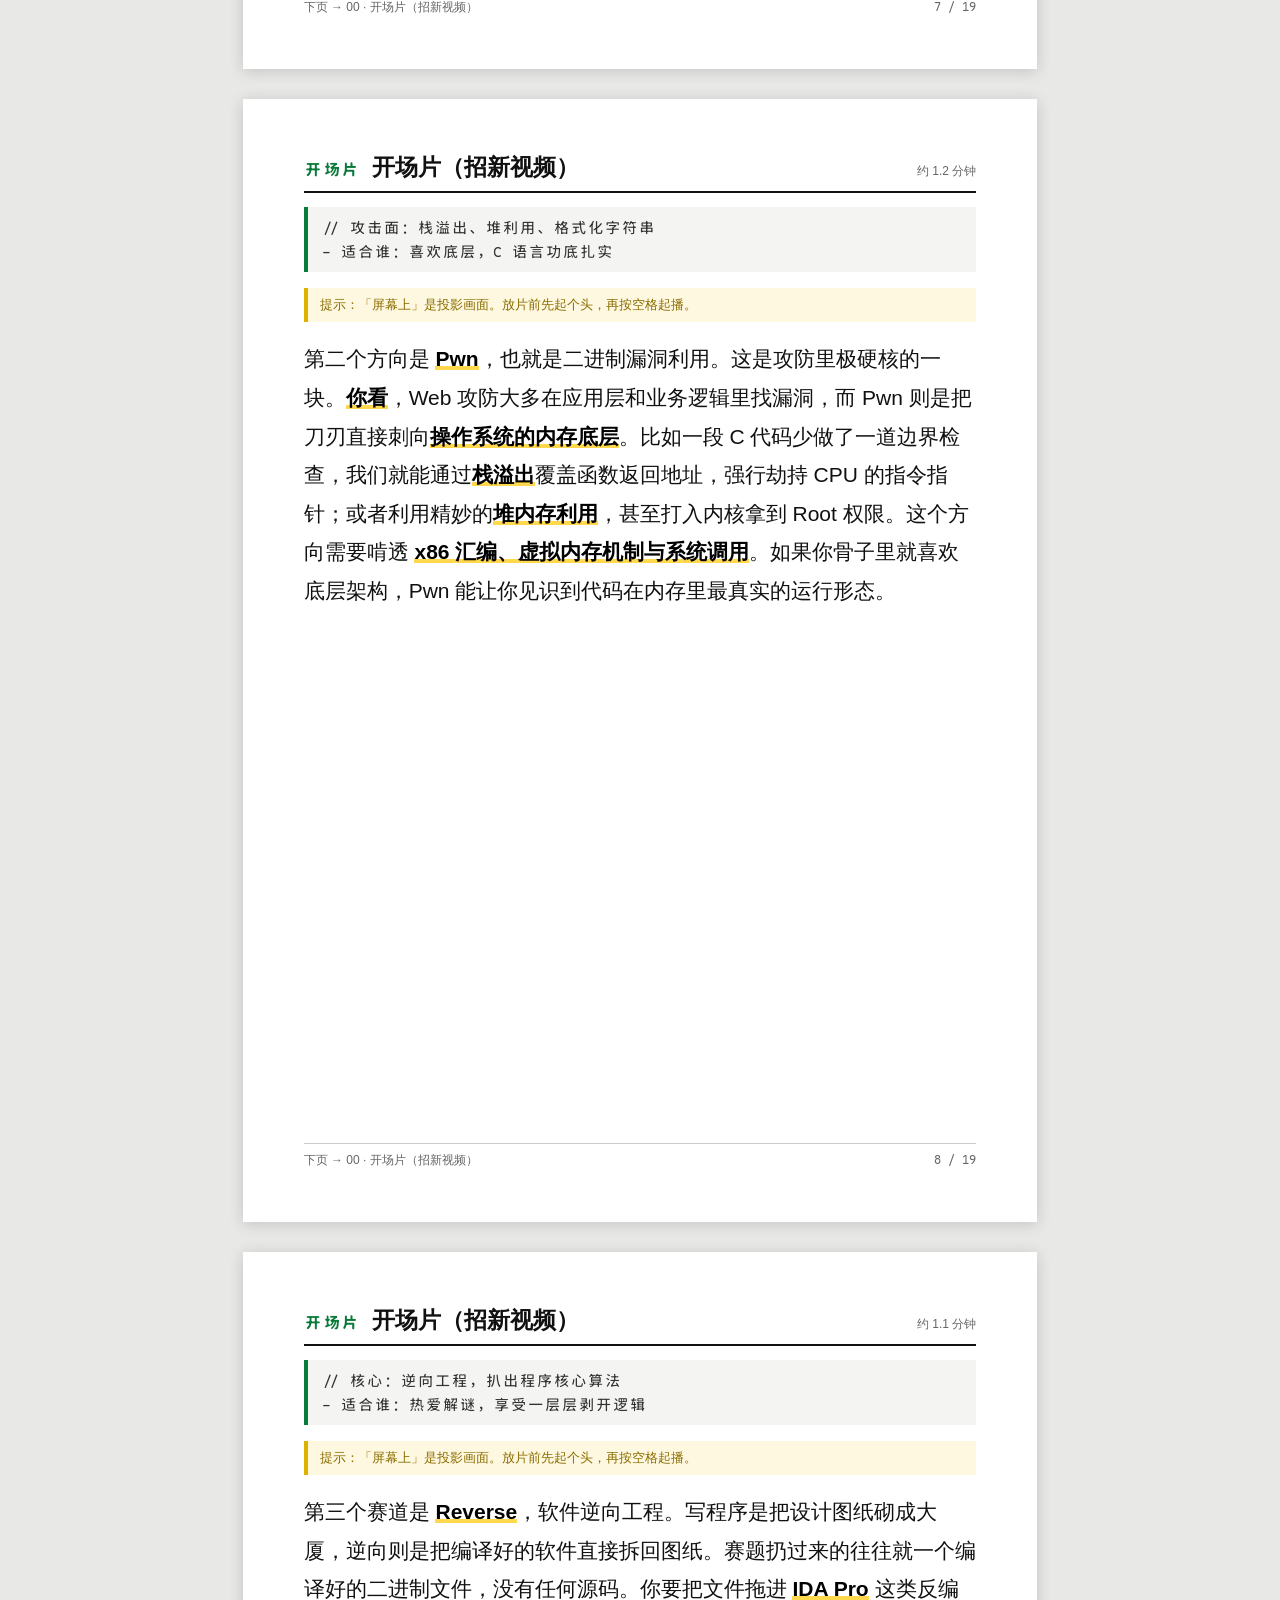
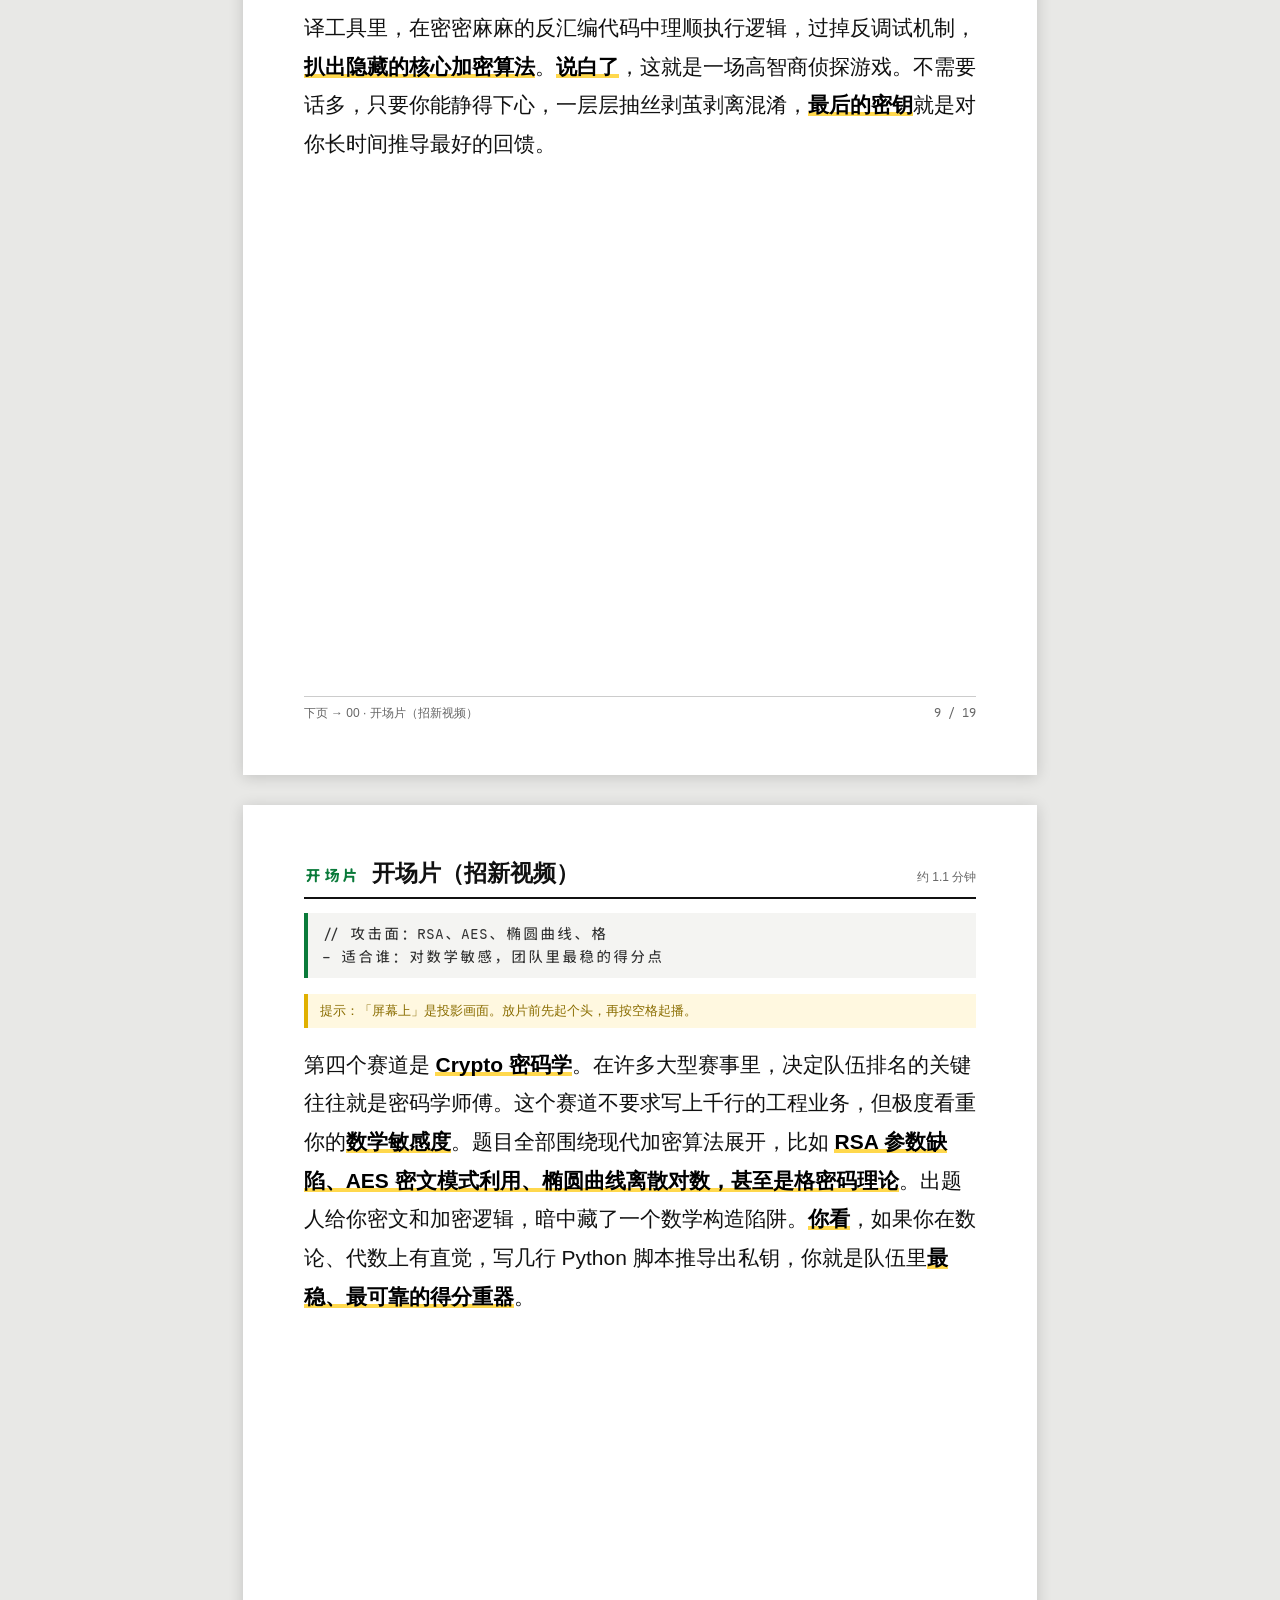
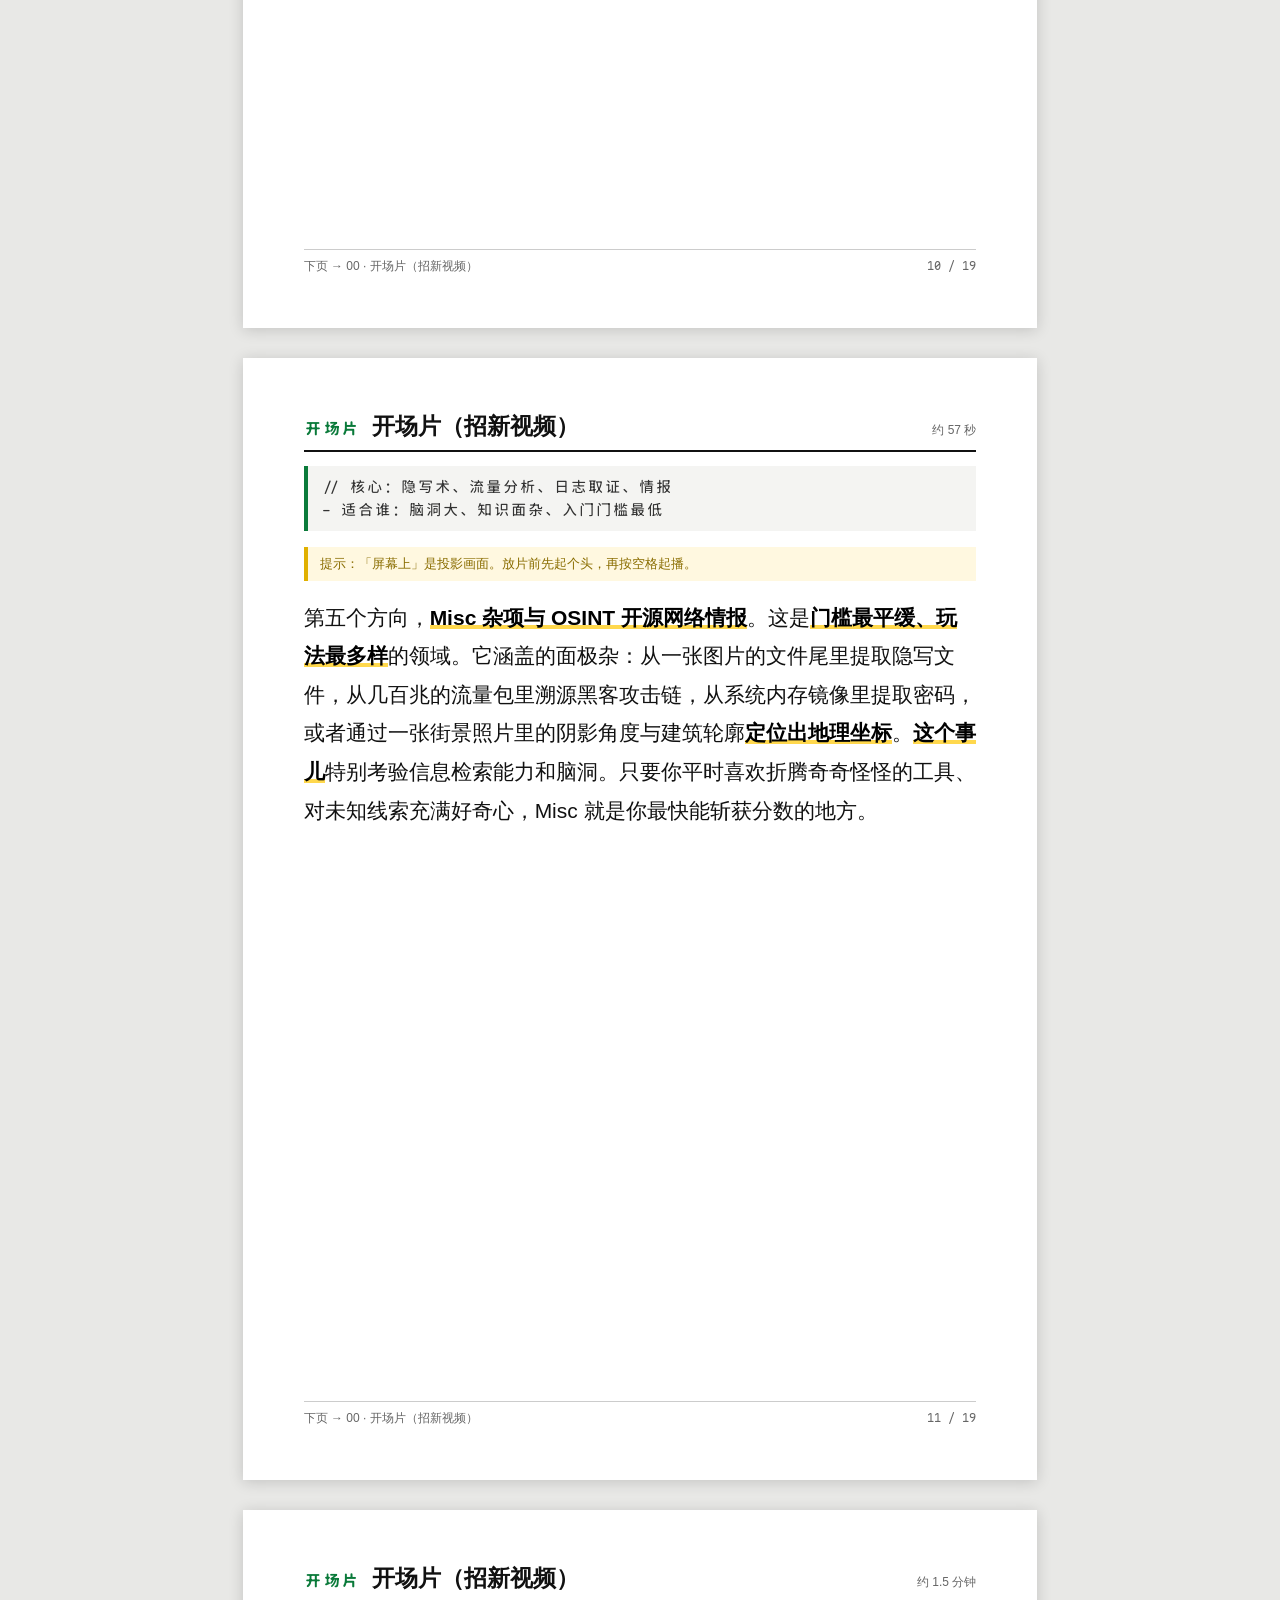
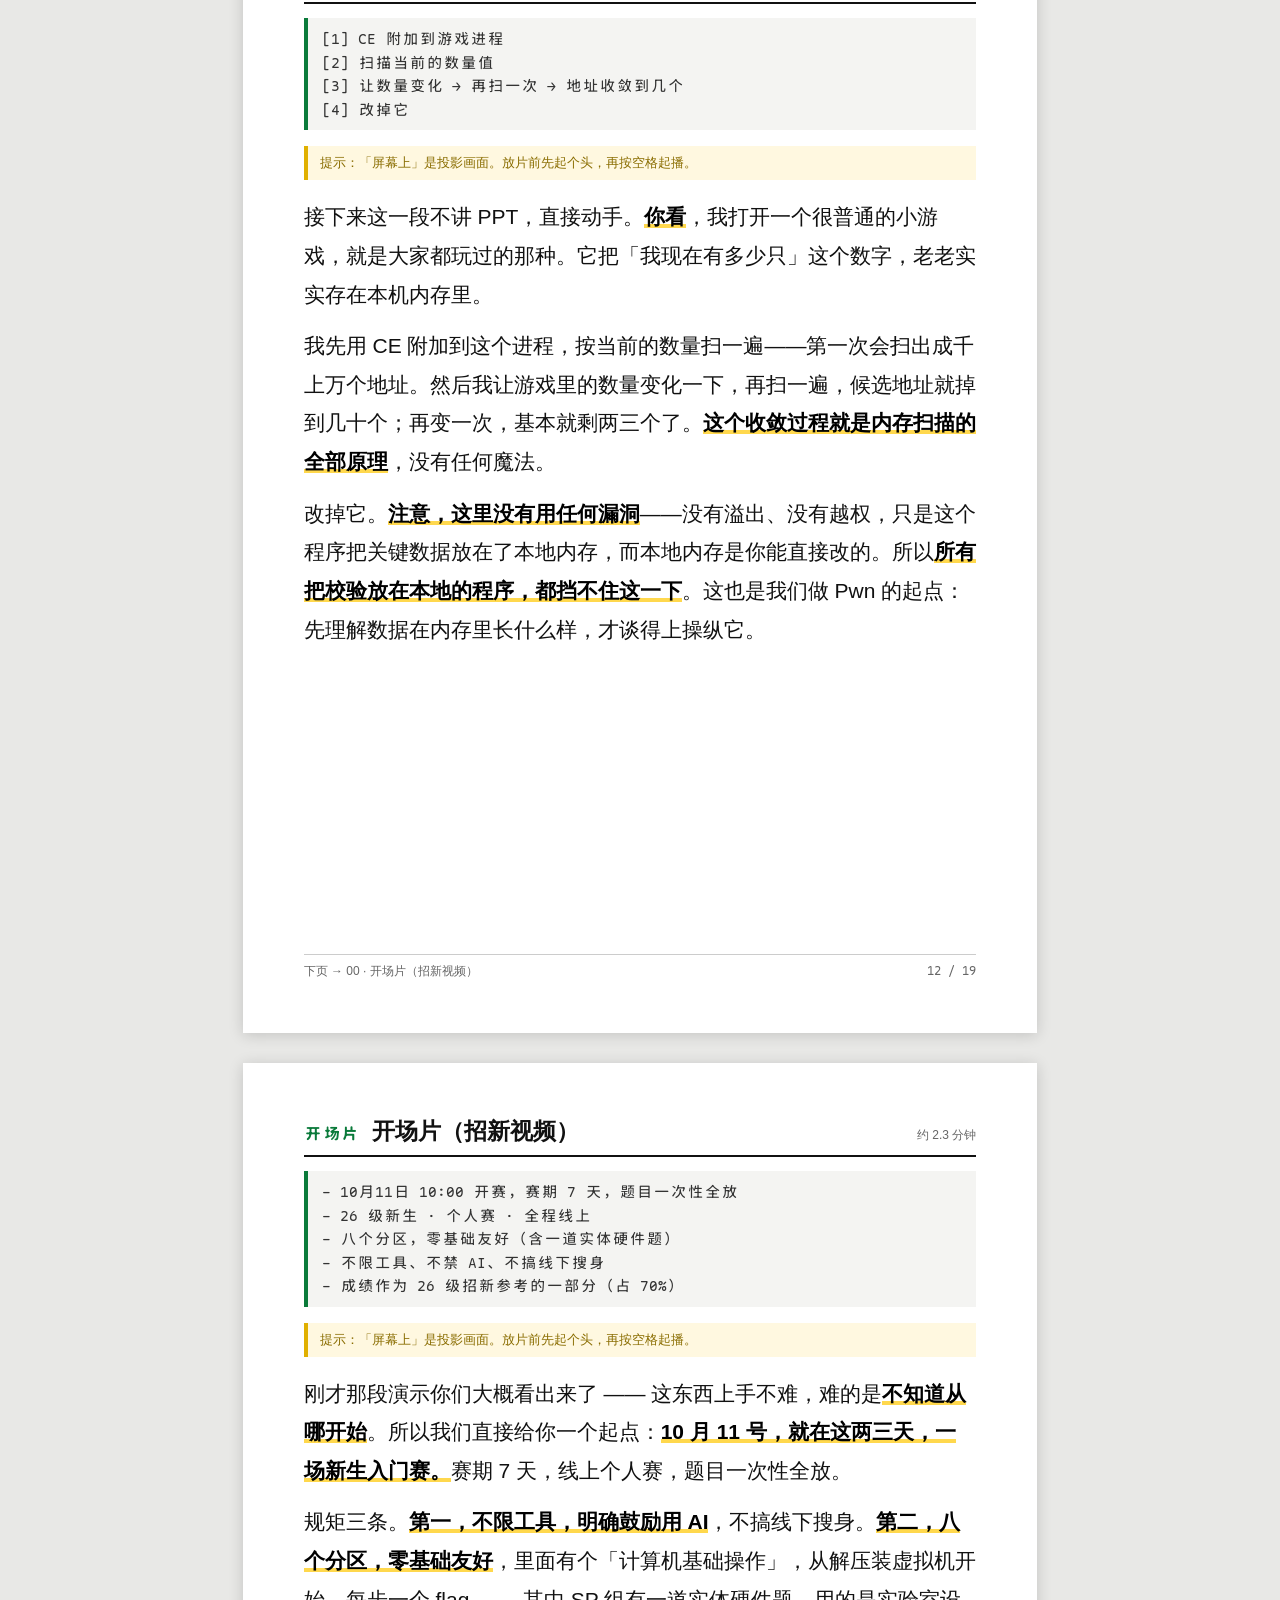
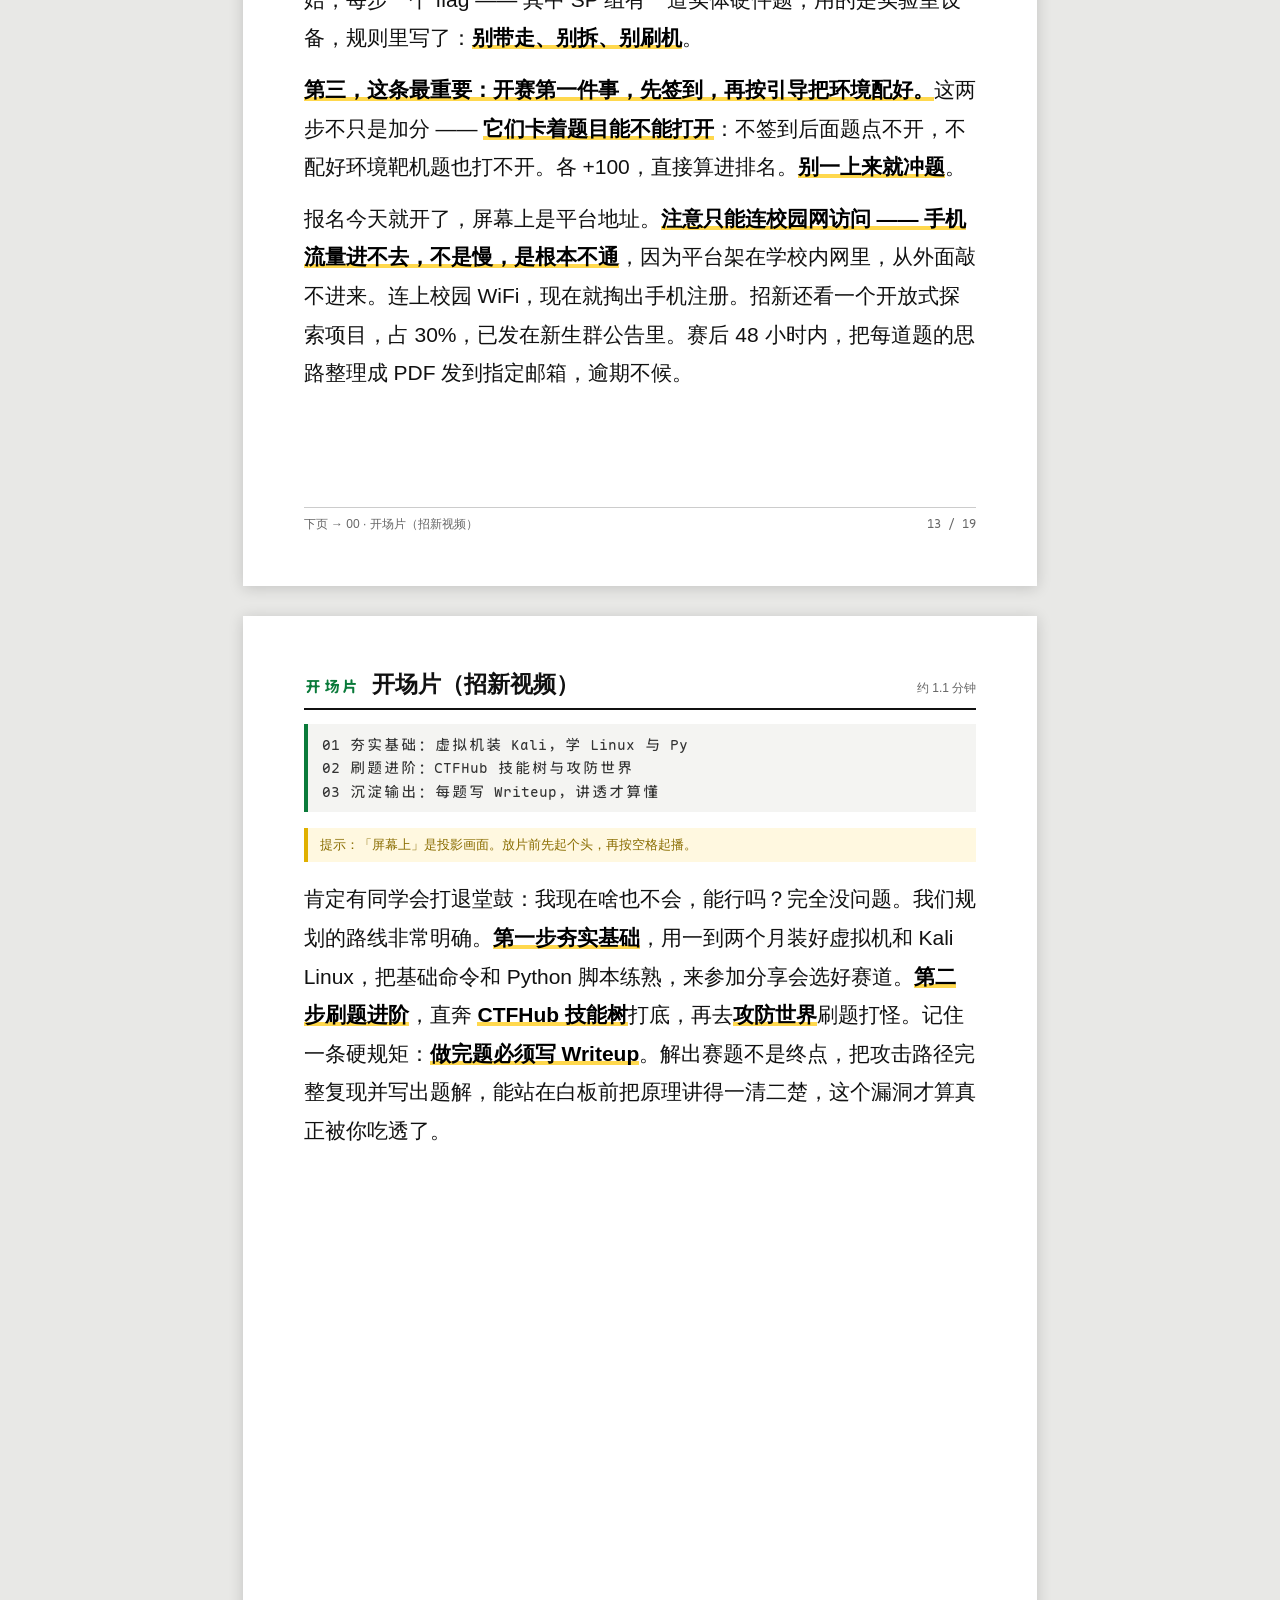
==== commit 989043db: "修正时间表述：一周之后 → 就在这两三天 宣讲 10.8–10.9，比赛 10.11，中间只有两三天，不是一周。 这是硬错 —— 台上说错会直接影响观众对紧迫感的判断。  顺带修了页注释里同样过期的「" ====
--- a/讲稿-打印版.html
+++ b/讲稿-打印版.html
@@ -424,7 +424,7 @@
 - 成绩作为 26 级招新参考的一部分（占 70%）</pre>
 
   <div class="sh-script">
-    <p>刚才那段演示你们大概看出来了 —— 这东西上手不难，难的是<b>不知道从哪开始</b>。所以我们直接给你一个起点：<b>10 月 11 号，一周之后，一场新生入门赛。</b>赛期 7 天，线上个人赛，题目一次性全放。</p>
+    <p>刚才那段演示你们大概看出来了 —— 这东西上手不难，难的是<b>不知道从哪开始</b>。所以我们直接给你一个起点：<b>10 月 11 号，就在这两三天，一场新生入门赛。</b>赛期 7 天，线上个人赛，题目一次性全放。</p>
 <p>规矩三条。<b>第一，不限工具，明确鼓励用 AI</b>，不搞线下搜身。<b>第二，八个分区，零基础友好</b>，里面有个「计算机基础操作」，从解压装虚拟机开始，每步一个 flag —— 其中 SP 组有一道实体硬件题，用的是实验室设备，规则里写了：<b>别带走、别拆、别刷机</b>。</p>
 <p><b>第三，这条最重要：开赛第一件事，先签到，再按引导把环境配好。</b>这两步不只是加分 —— <b>它们卡着题目能不能打开</b>：不签到后面题点不开，不配好环境靶机题也打不开。各 +100，直接算进排名。<b>别一上来就冲题</b>。</p>
 <p>报名今天就开了，屏幕上是平台地址。<b>注意只能连校园网访问 —— 手机流量进不去，不是慢，是根本不通</b>，因为平台架在学校内网里，从外面敲不进来。连上校园 WiFi，现在就掏出手机注册。招新还看一个开放式探索项目，占 30%，已发在新生群公告里。赛后 48 小时内，把每道题的思路整理成 PDF 发到指定邮箱，逾期不候。</p>
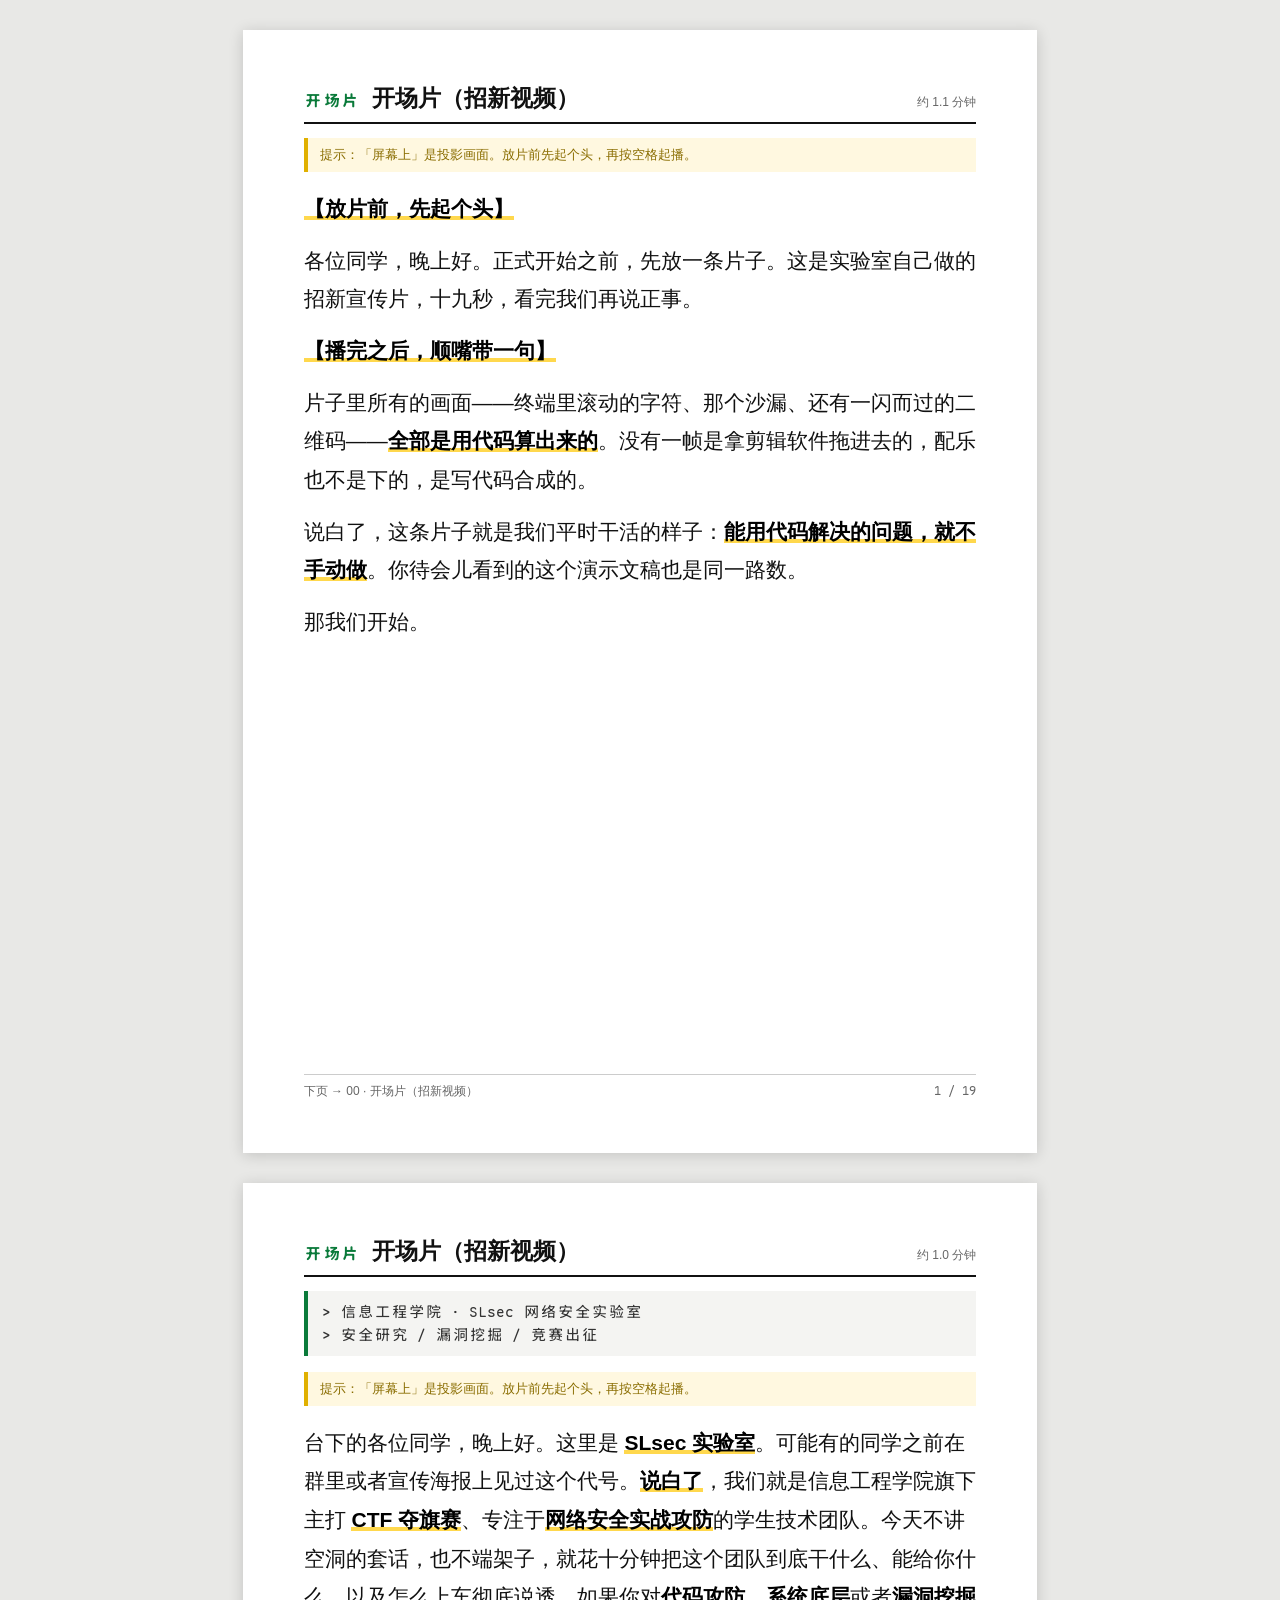
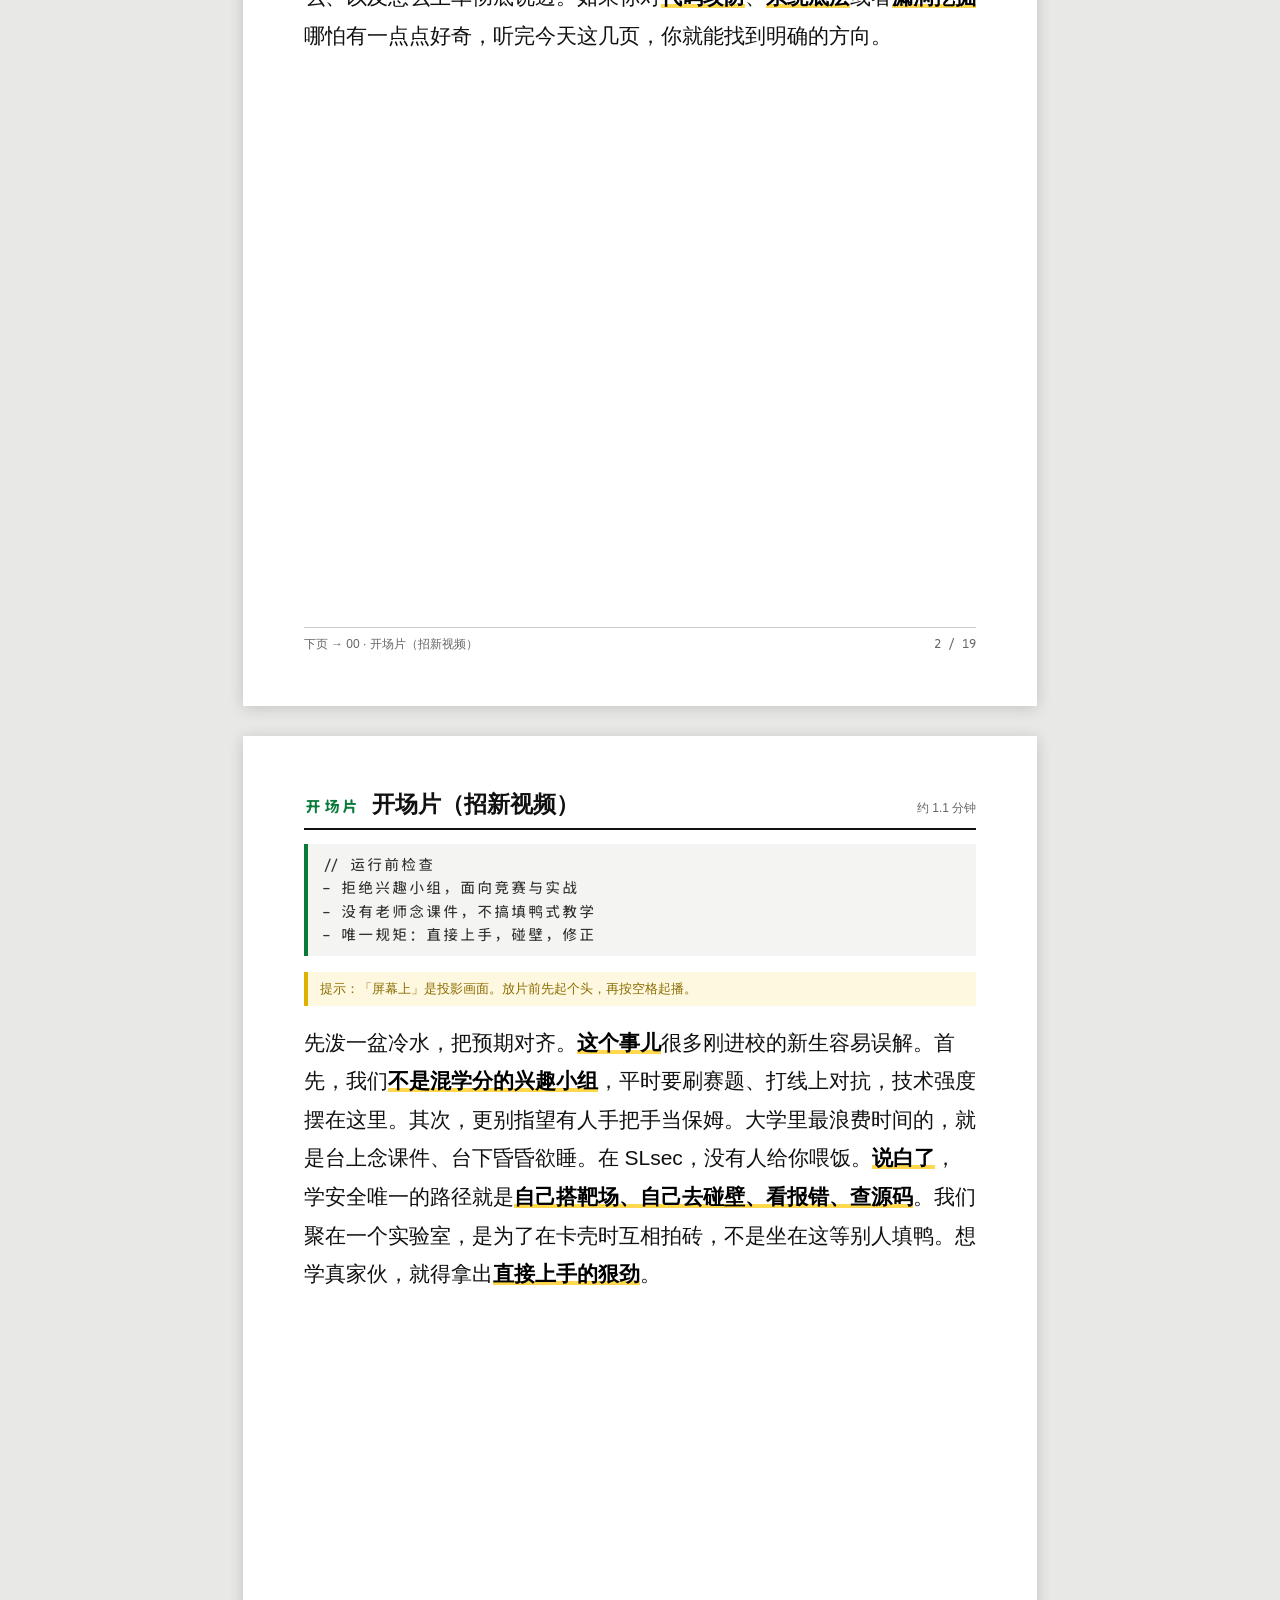
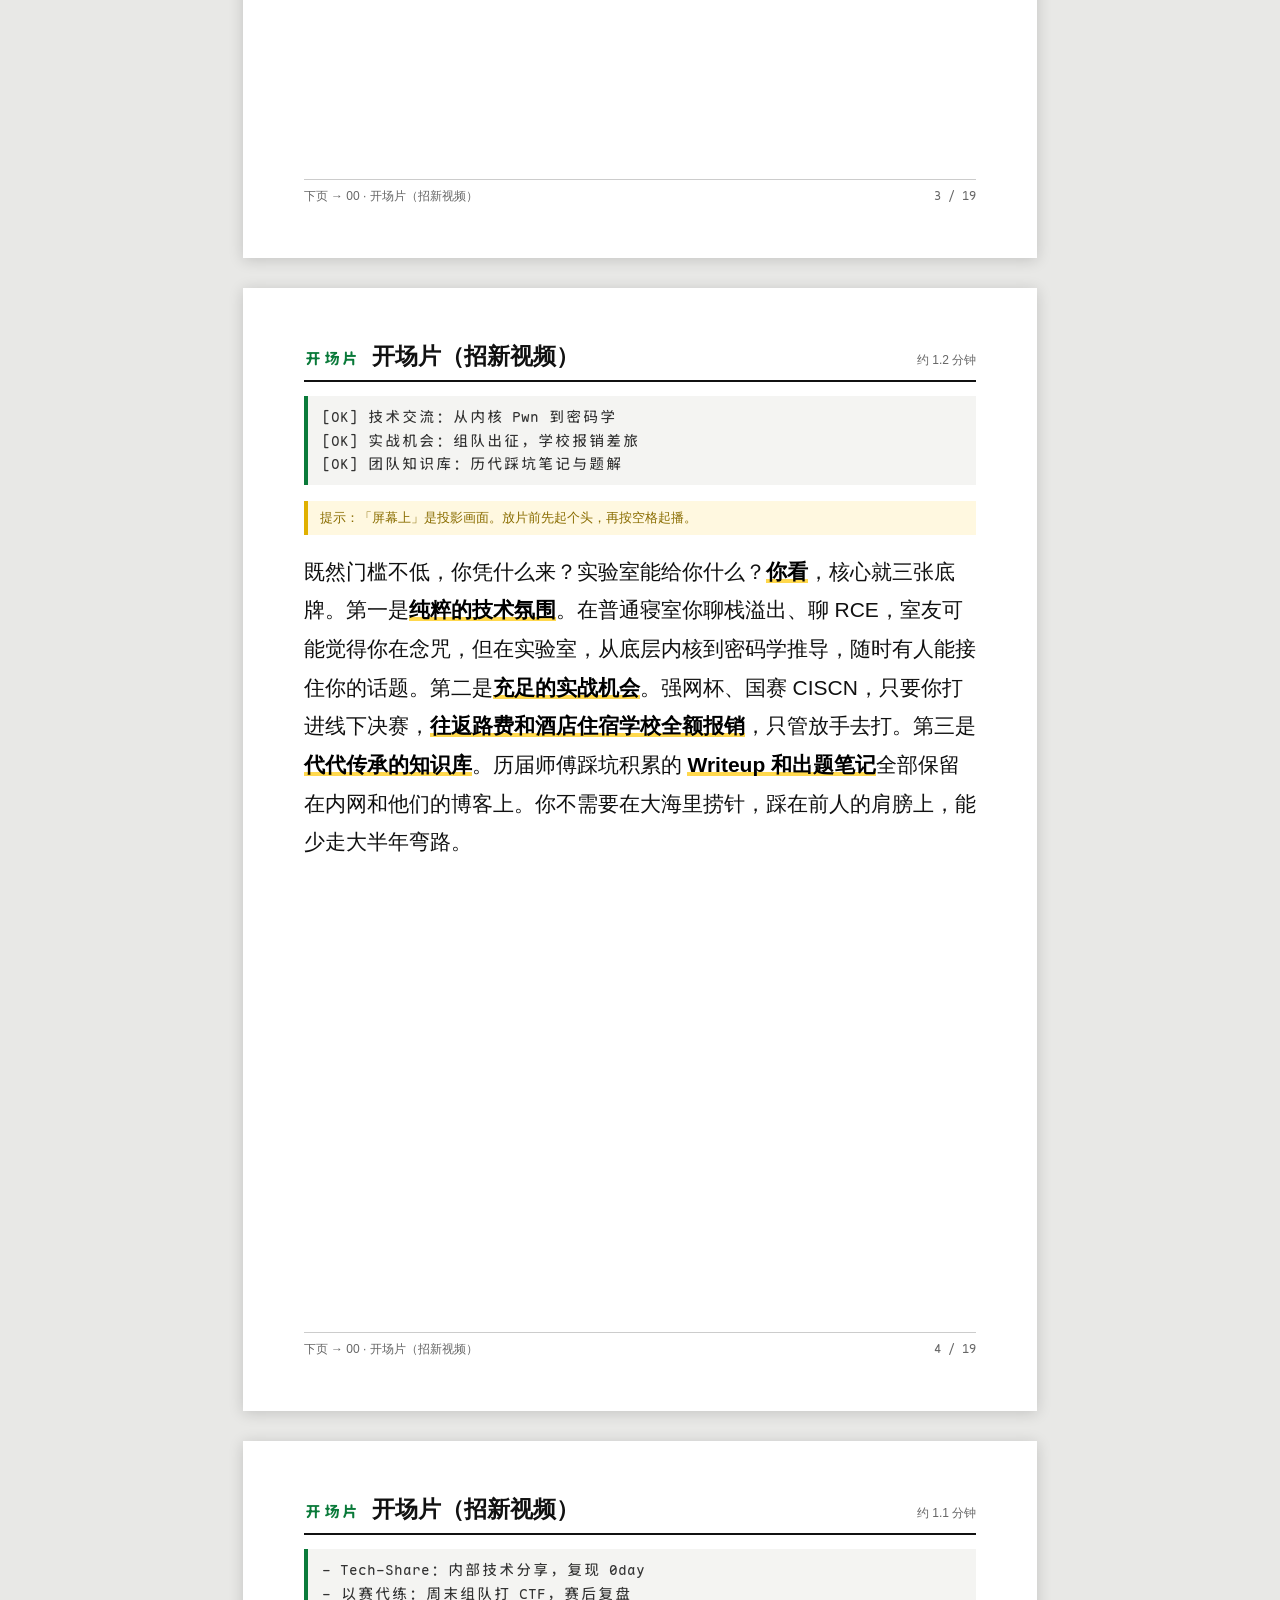
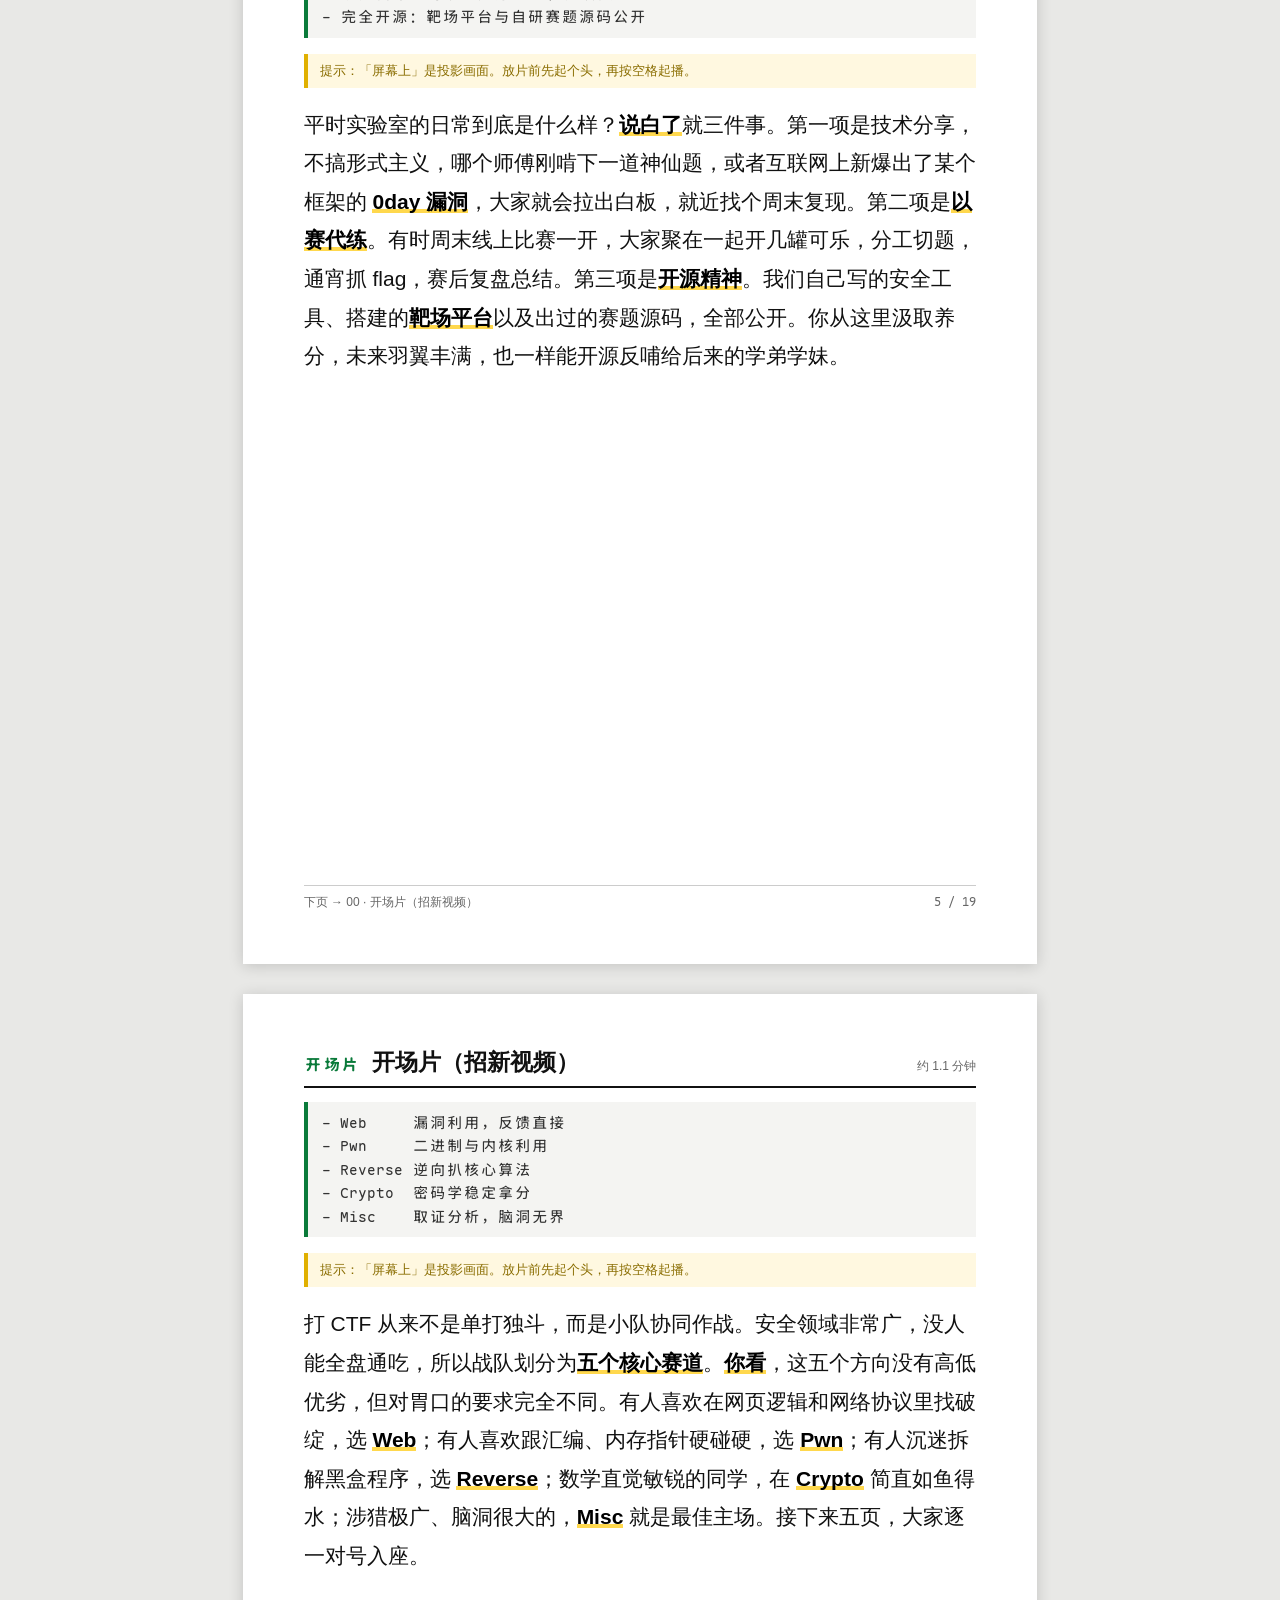
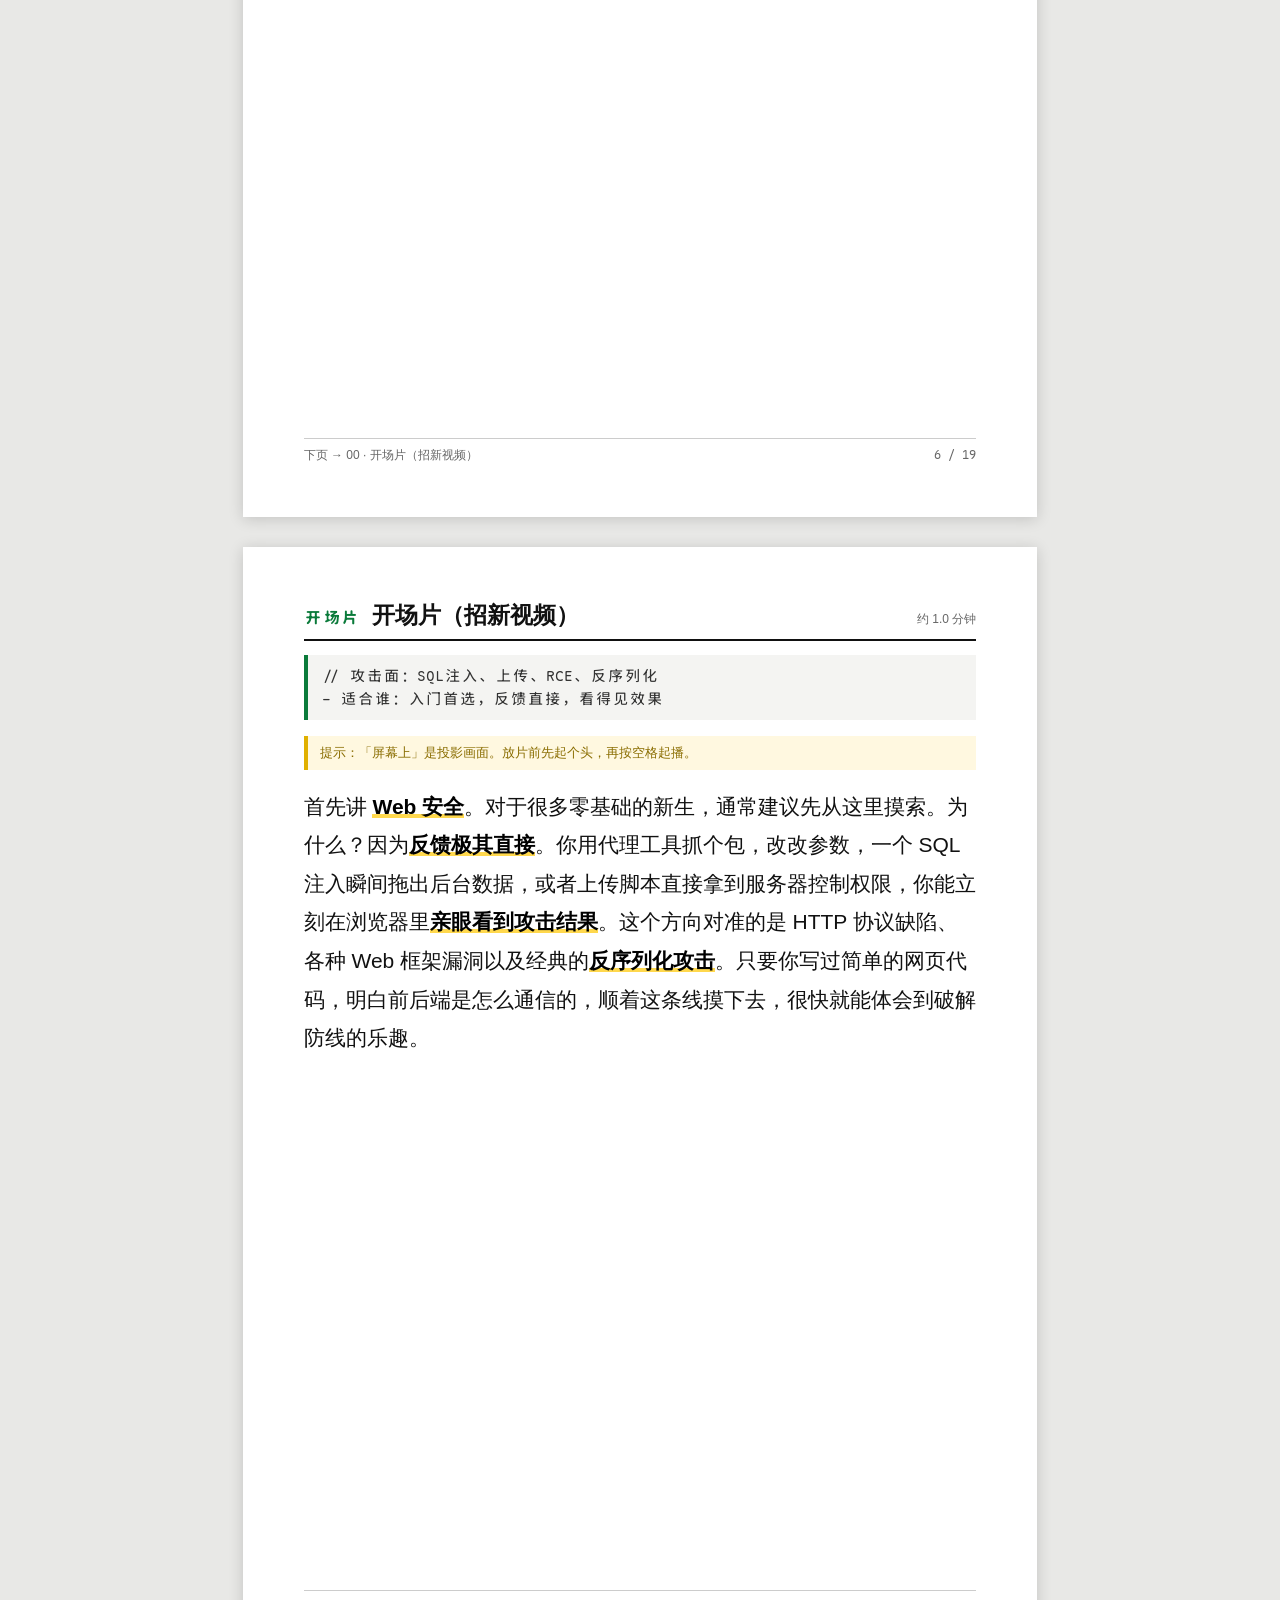
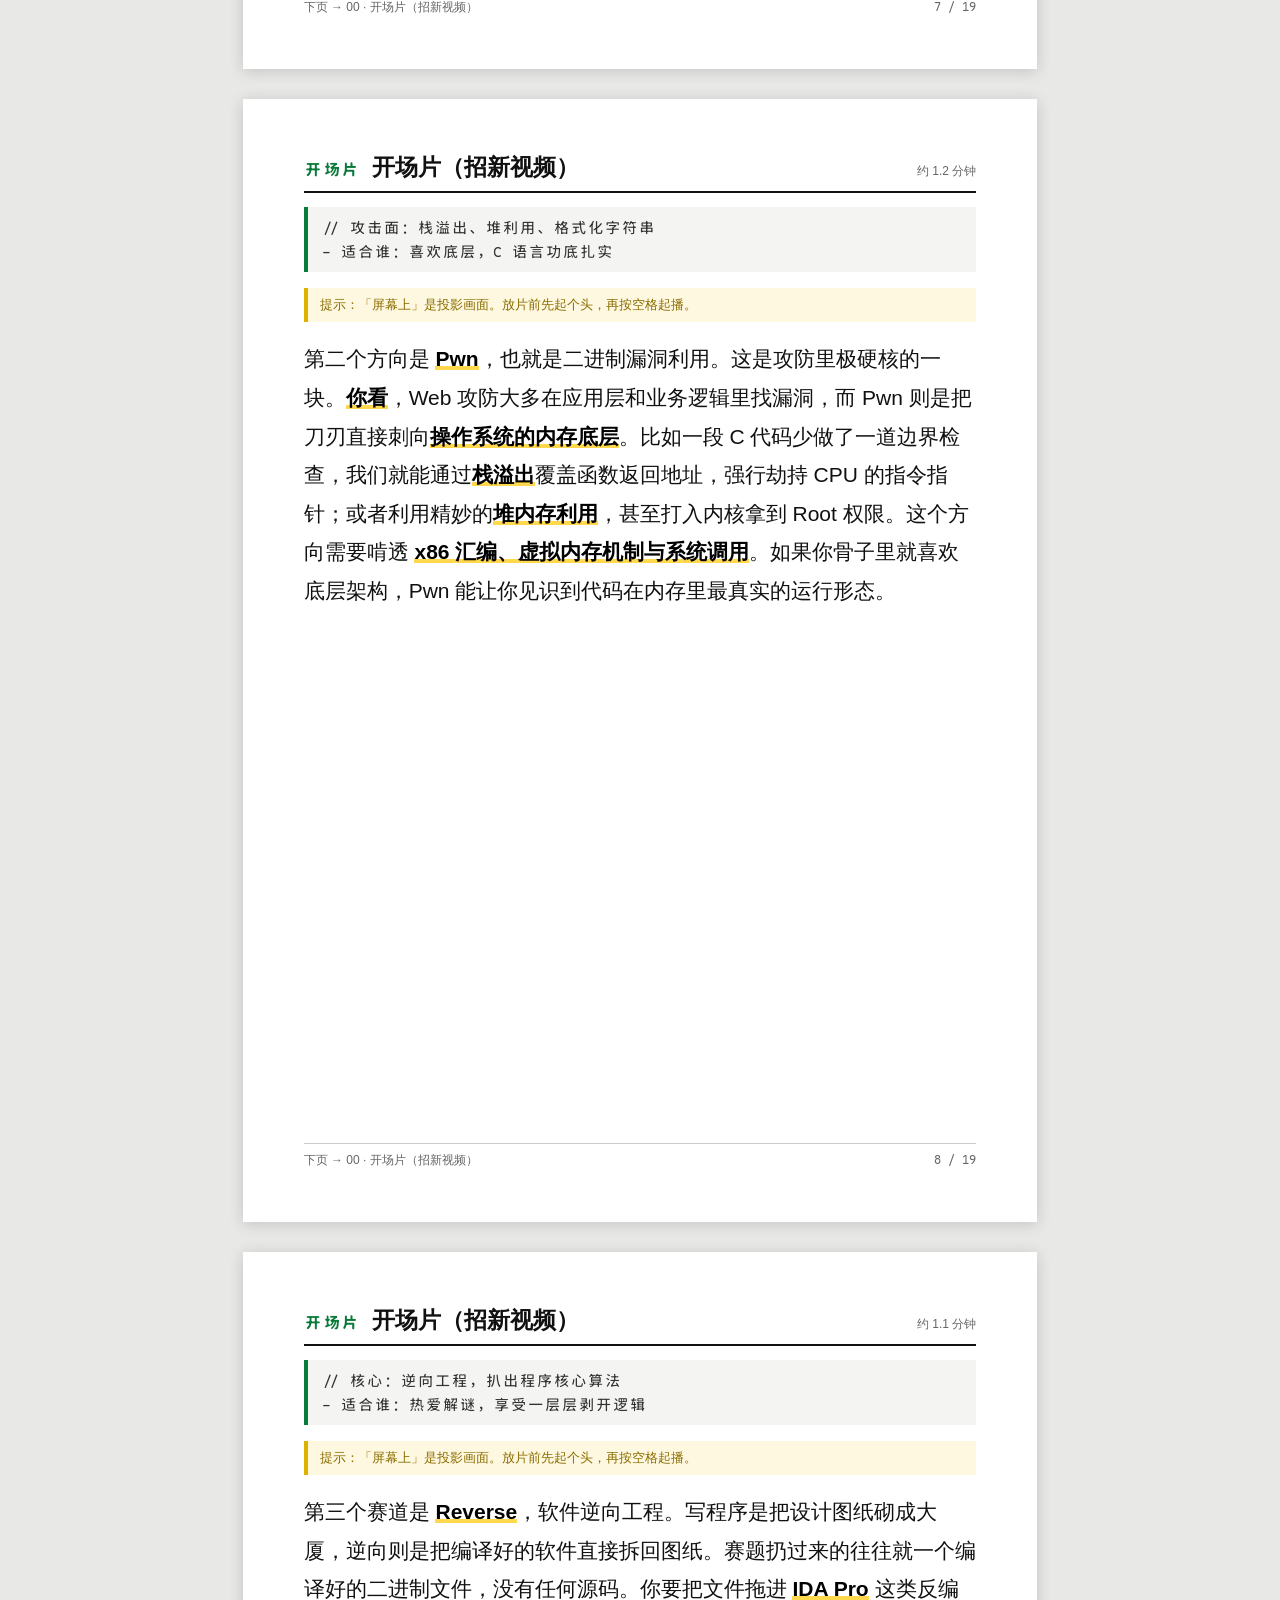
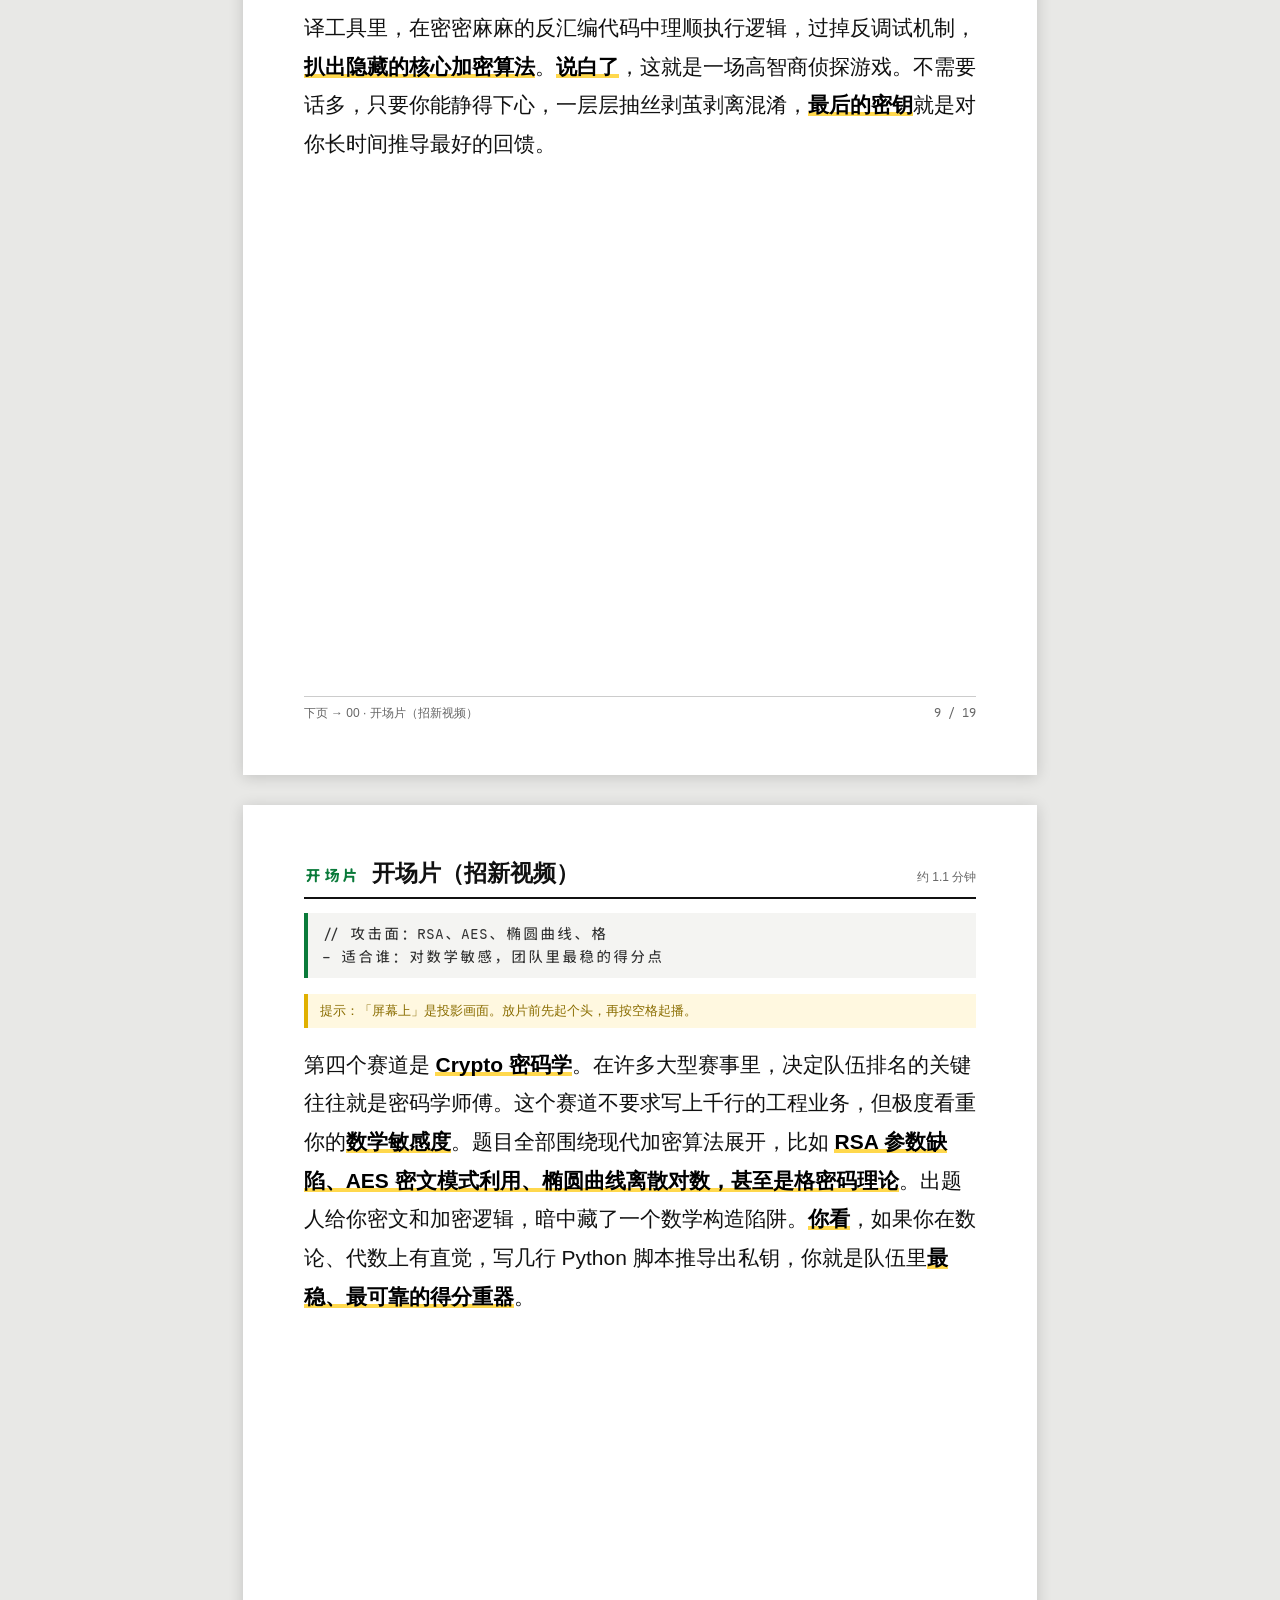
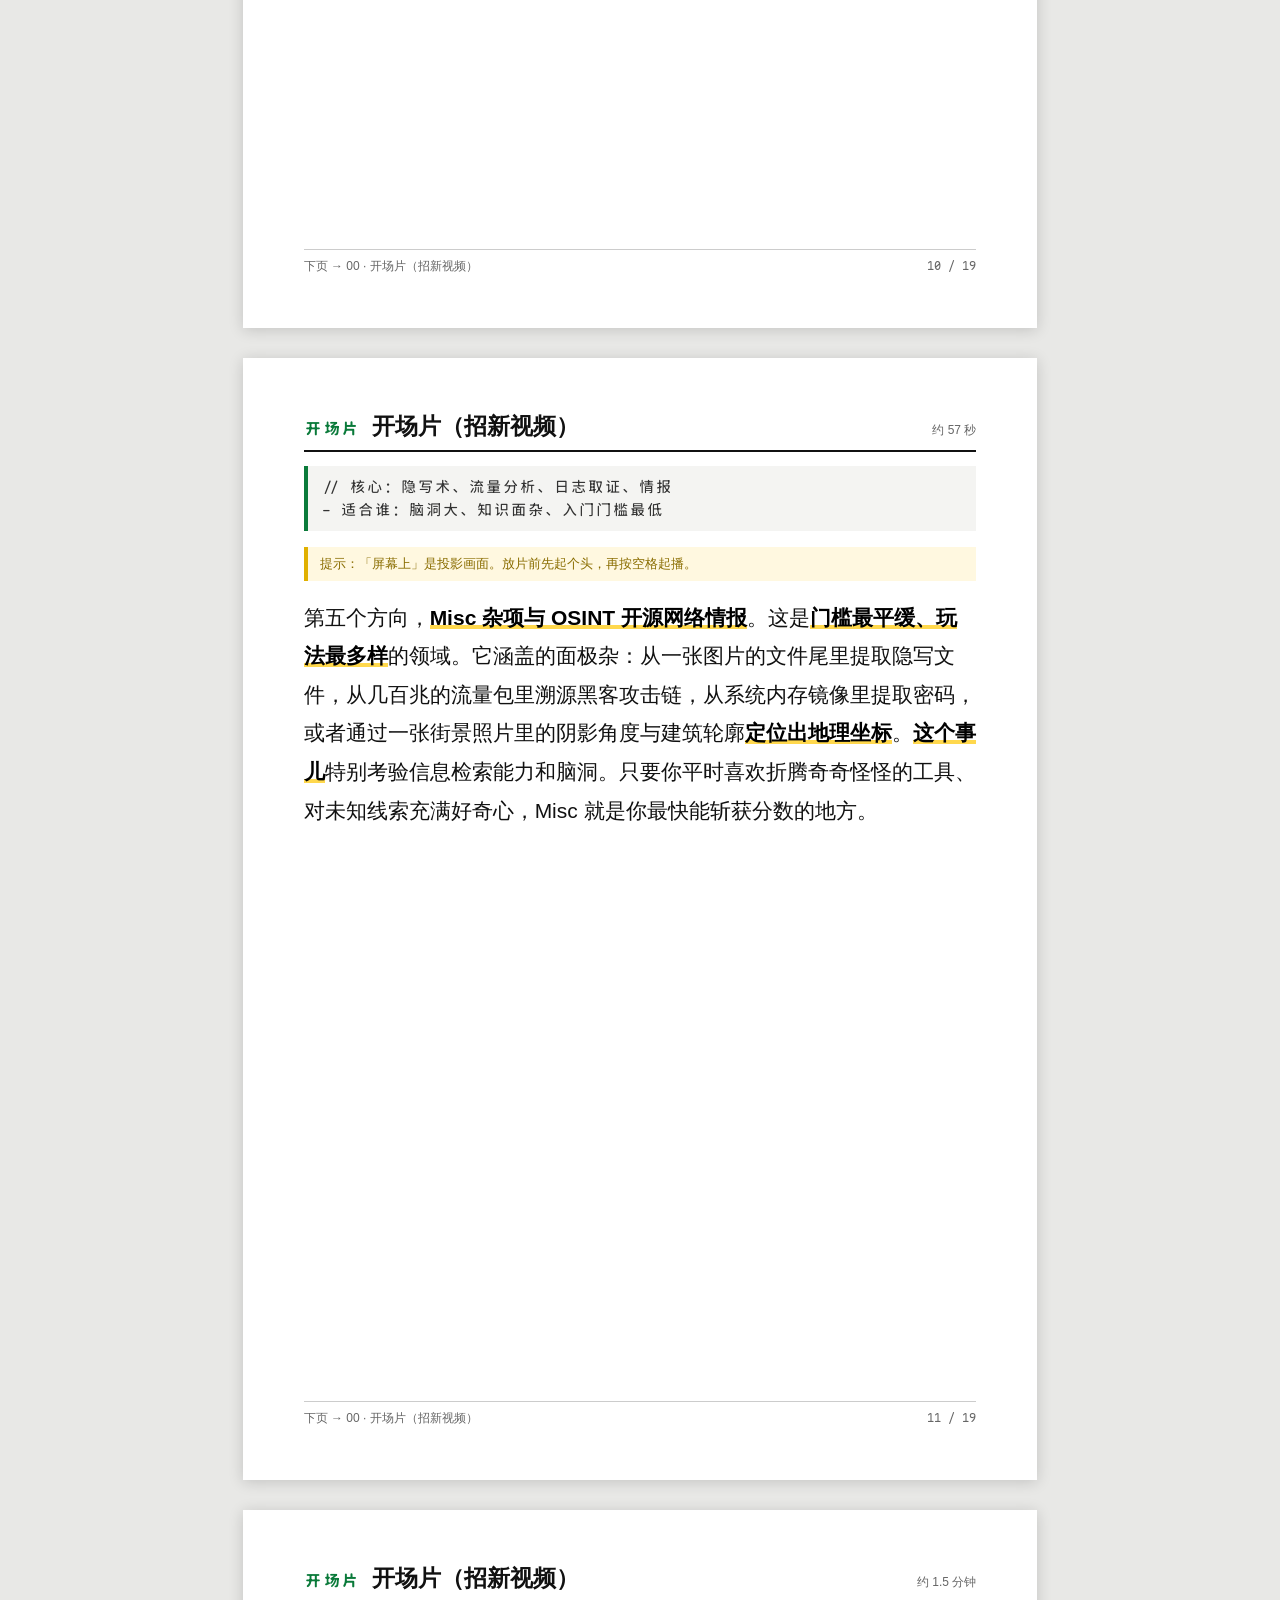
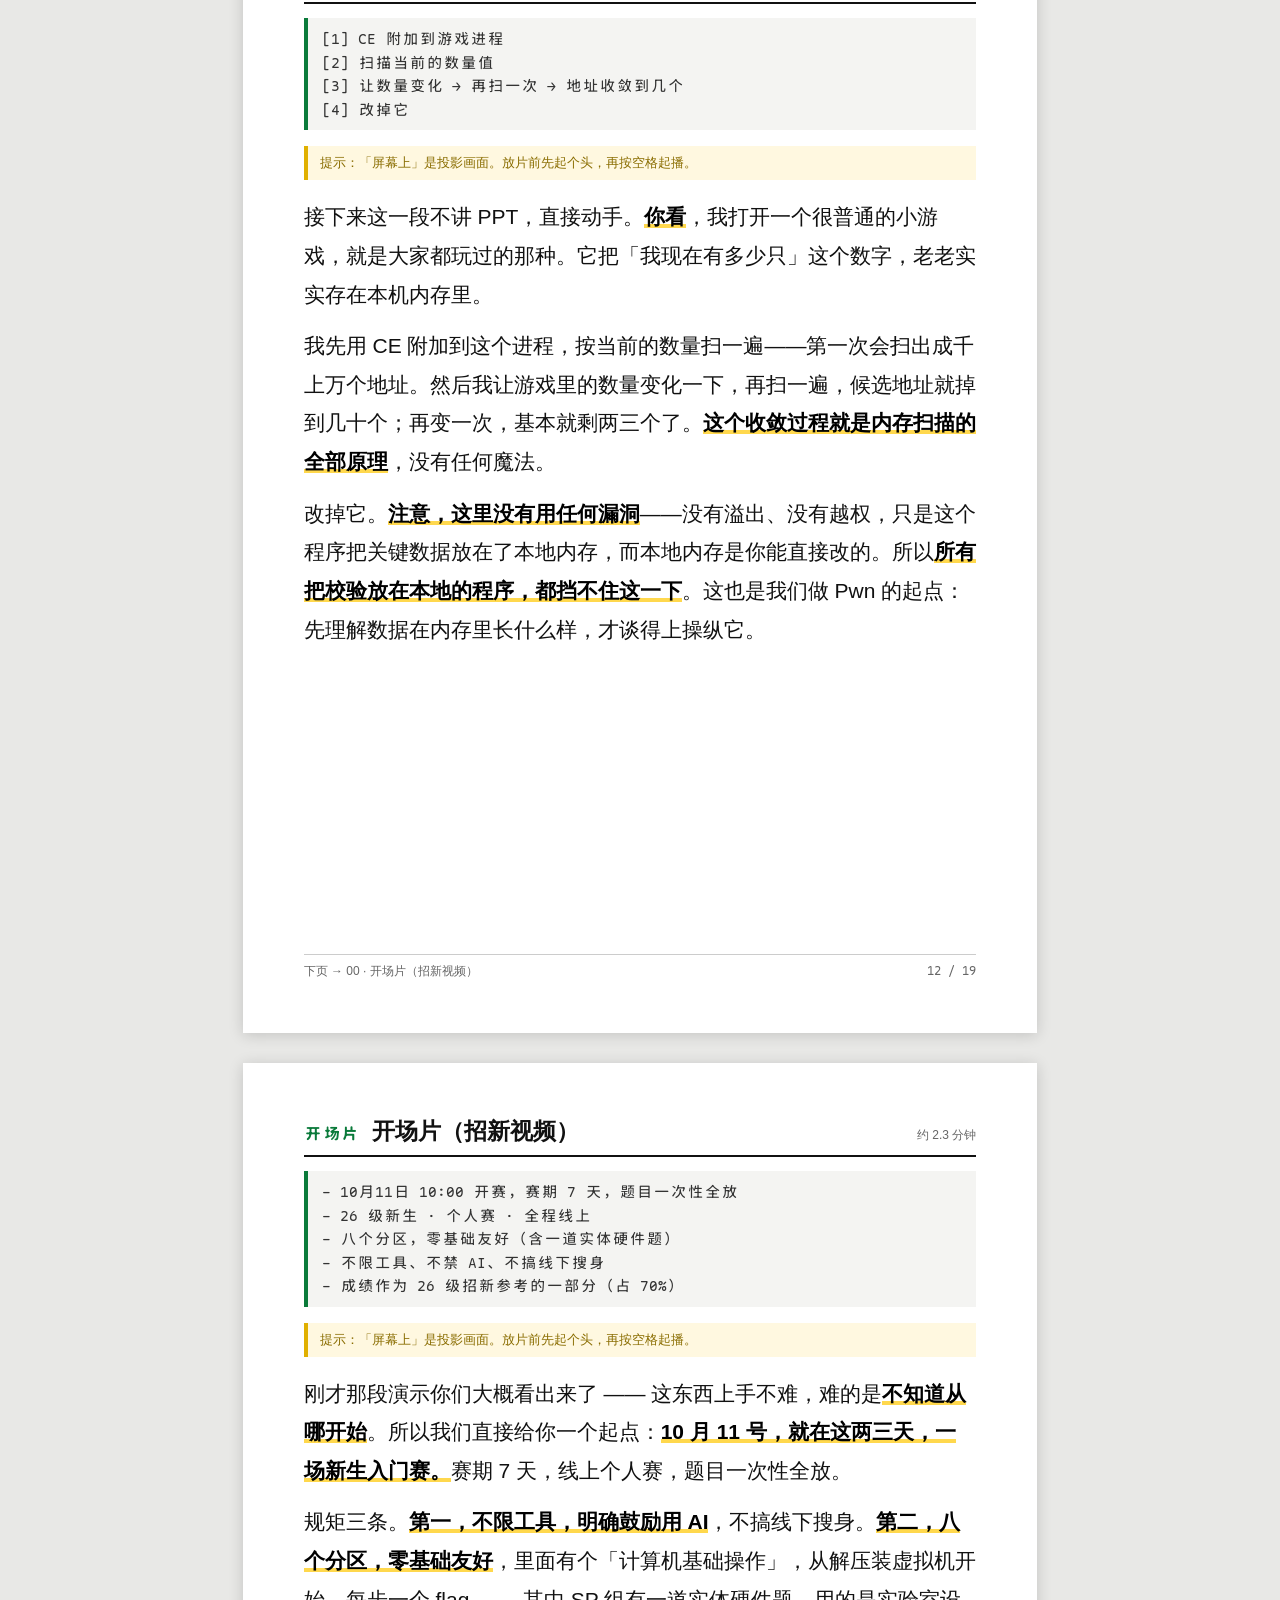
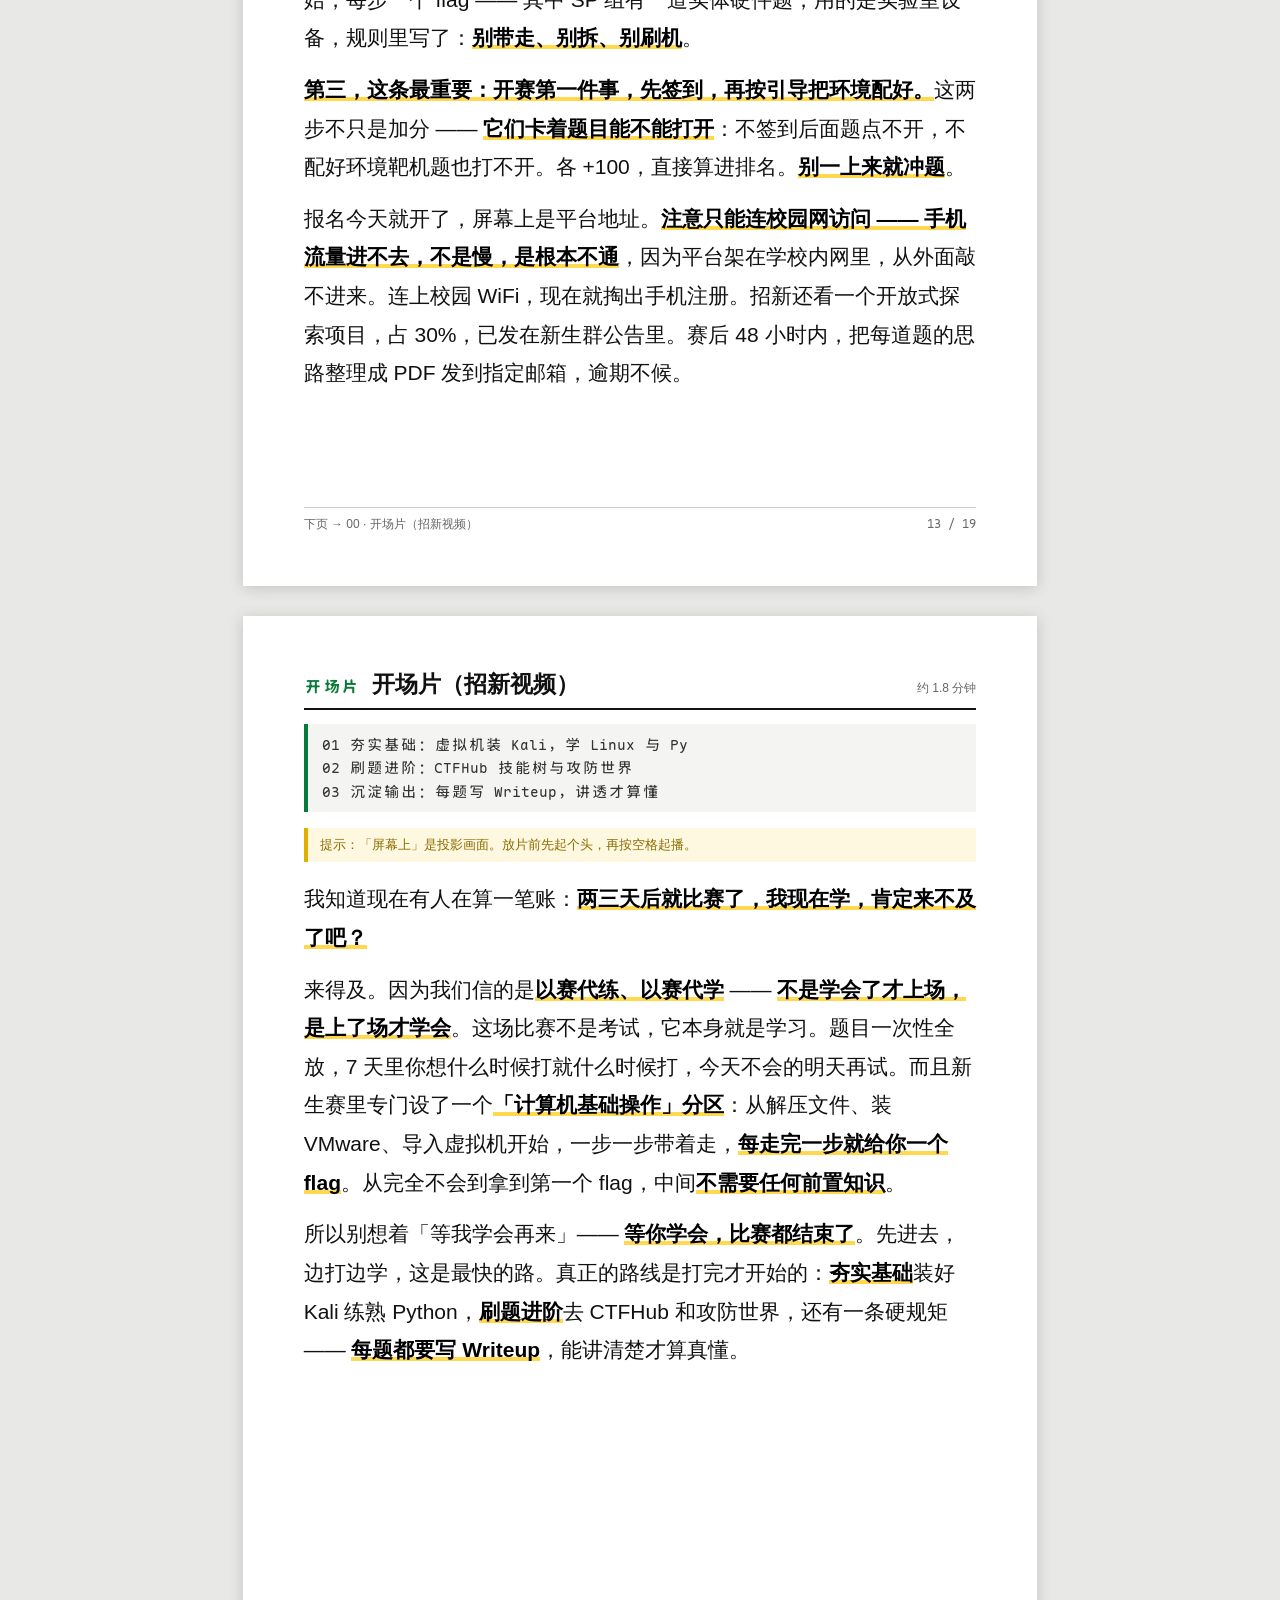
==== commit 248ce947: "第 13 页补安抚：回答「两三天后来得及吗」 观众最真实的反应是：比赛就在两三天后，现在学肯定来不及。 而这一页原本写的是「1-2 个月起步」，正好坐实这个判断 —— 于是更劝退。  改法不是安慰，是" ====
--- a/讲稿-打印版.html
+++ b/讲稿-打印版.html
@@ -440,7 +440,7 @@
   <header class="sh-head">
     <span class="sh-num">开场片</span>
     <span class="sh-title">开场片（招新视频）</span>
-    <span class="sh-time">约 1.1 分钟</span>
+    <span class="sh-time">约 1.8 分钟</span>
   </header>
 
   <pre class="sh-screen">01 夯实基础：虚拟机装 Kali，学 Linux 与 Py
@@ -448,7 +448,9 @@
 03 沉淀输出：每题写 Writeup，讲透才算懂</pre>
 
   <div class="sh-script">
-    <p>肯定有同学会打退堂鼓：我现在啥也不会，能行吗？完全没问题。我们规划的路线非常明确。<b>第一步夯实基础</b>，用一到两个月装好虚拟机和 Kali Linux，把基础命令和 Python 脚本练熟，来参加分享会选好赛道。<b>第二步刷题进阶</b>，直奔 <b>CTFHub 技能树</b>打底，再去<b>攻防世界</b>刷题打怪。记住一条硬规矩：<b>做完题必须写 Writeup</b>。解出赛题不是终点，把攻击路径完整复现并写出题解，能站在白板前把原理讲得一清二楚，这个漏洞才算真正被你吃透了。</p>
+    <p>我知道现在有人在算一笔账：<b>两三天后就比赛了，我现在学，肯定来不及了吧？</b></p>
+<p>来得及。因为我们信的是<b>以赛代练、以赛代学</b> —— <b>不是学会了才上场，是上了场才学会</b>。这场比赛不是考试，它本身就是学习。题目一次性全放，7 天里你想什么时候打就什么时候打，今天不会的明天再试。而且新生赛里专门设了一个<b>「计算机基础操作」分区</b>：从解压文件、装 VMware、导入虚拟机开始，一步一步带着走，<b>每走完一步就给你一个 flag</b>。从完全不会到拿到第一个 flag，中间<b>不需要任何前置知识</b>。</p>
+<p>所以别想着「等我学会再来」—— <b>等你学会，比赛都结束了</b>。先进去，边打边学，这是最快的路。真正的路线是打完才开始的：<b>夯实基础</b>装好 Kali 练熟 Python，<b>刷题进阶</b>去 CTFHub 和攻防世界，还有一条硬规矩 —— <b>每题都要写 Writeup</b>，能讲清楚才算真懂。</p>
   </div>
 
   <footer class="sh-foot">
